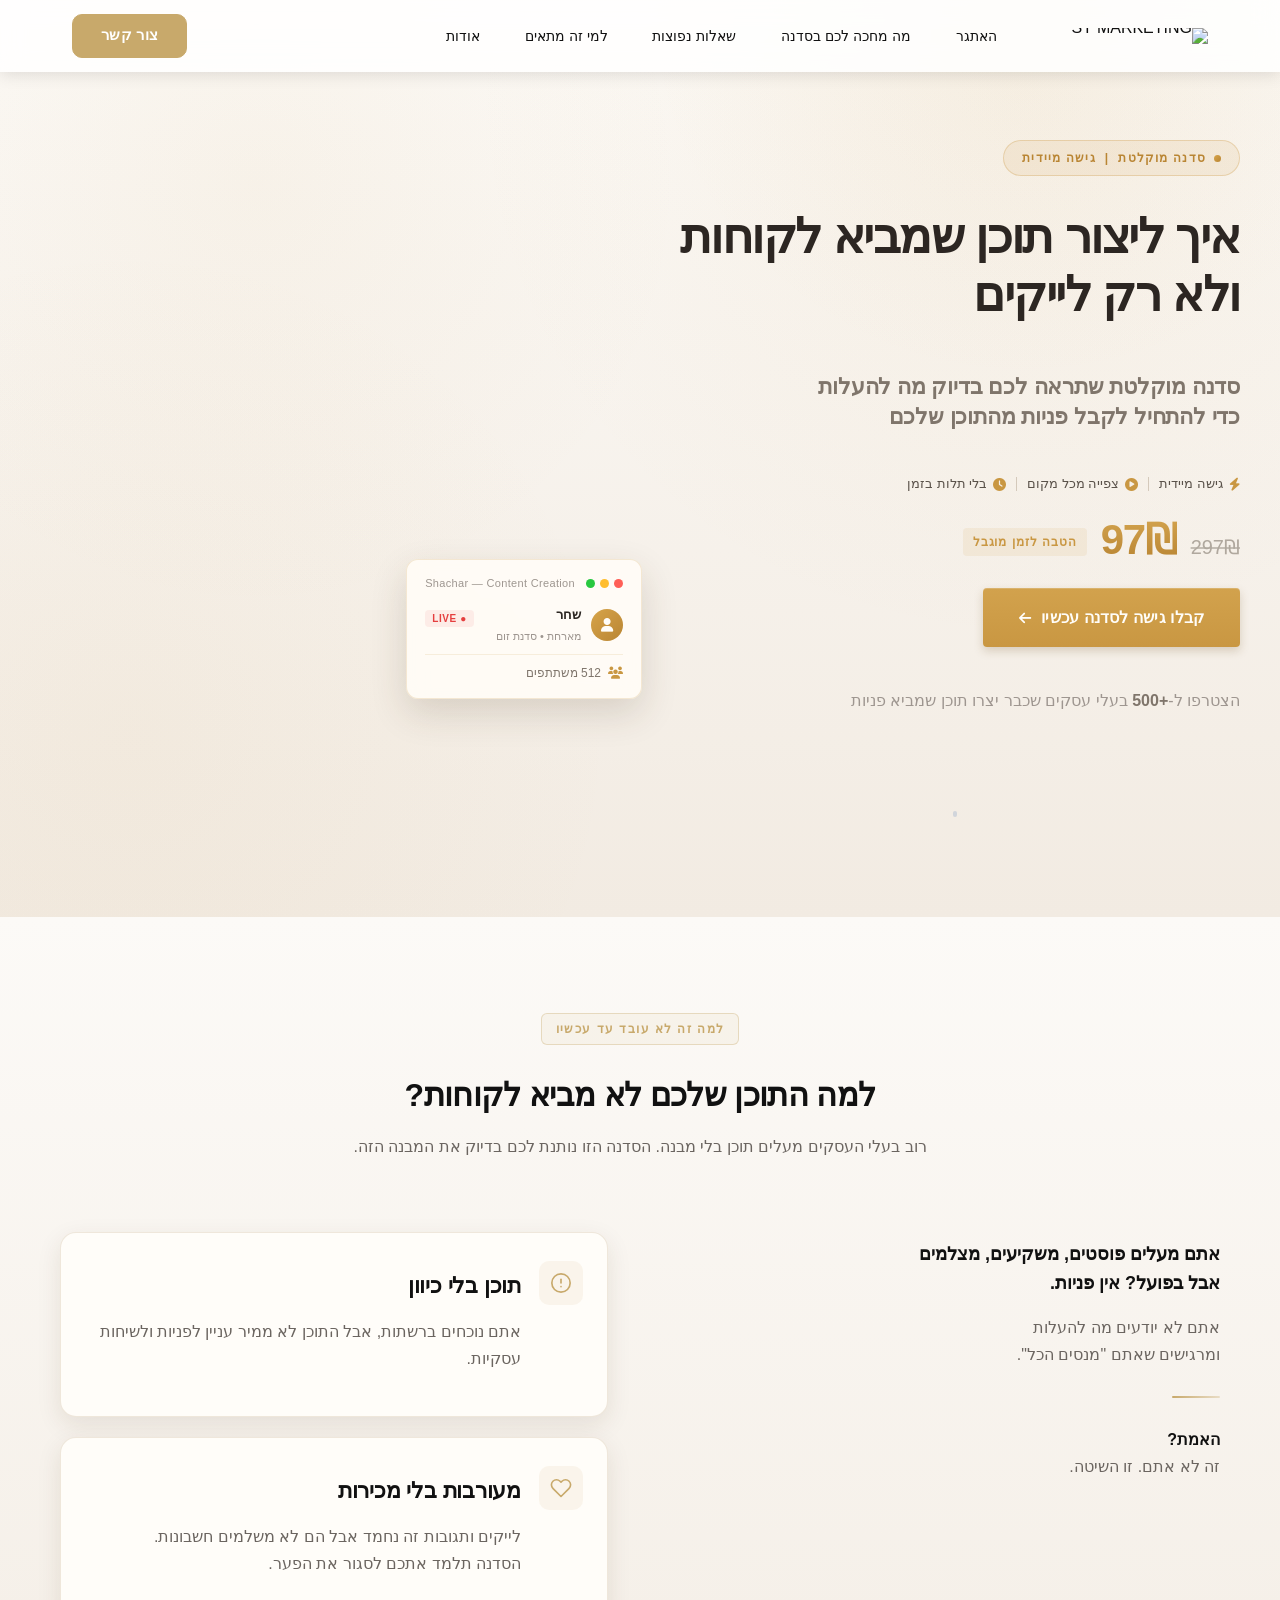
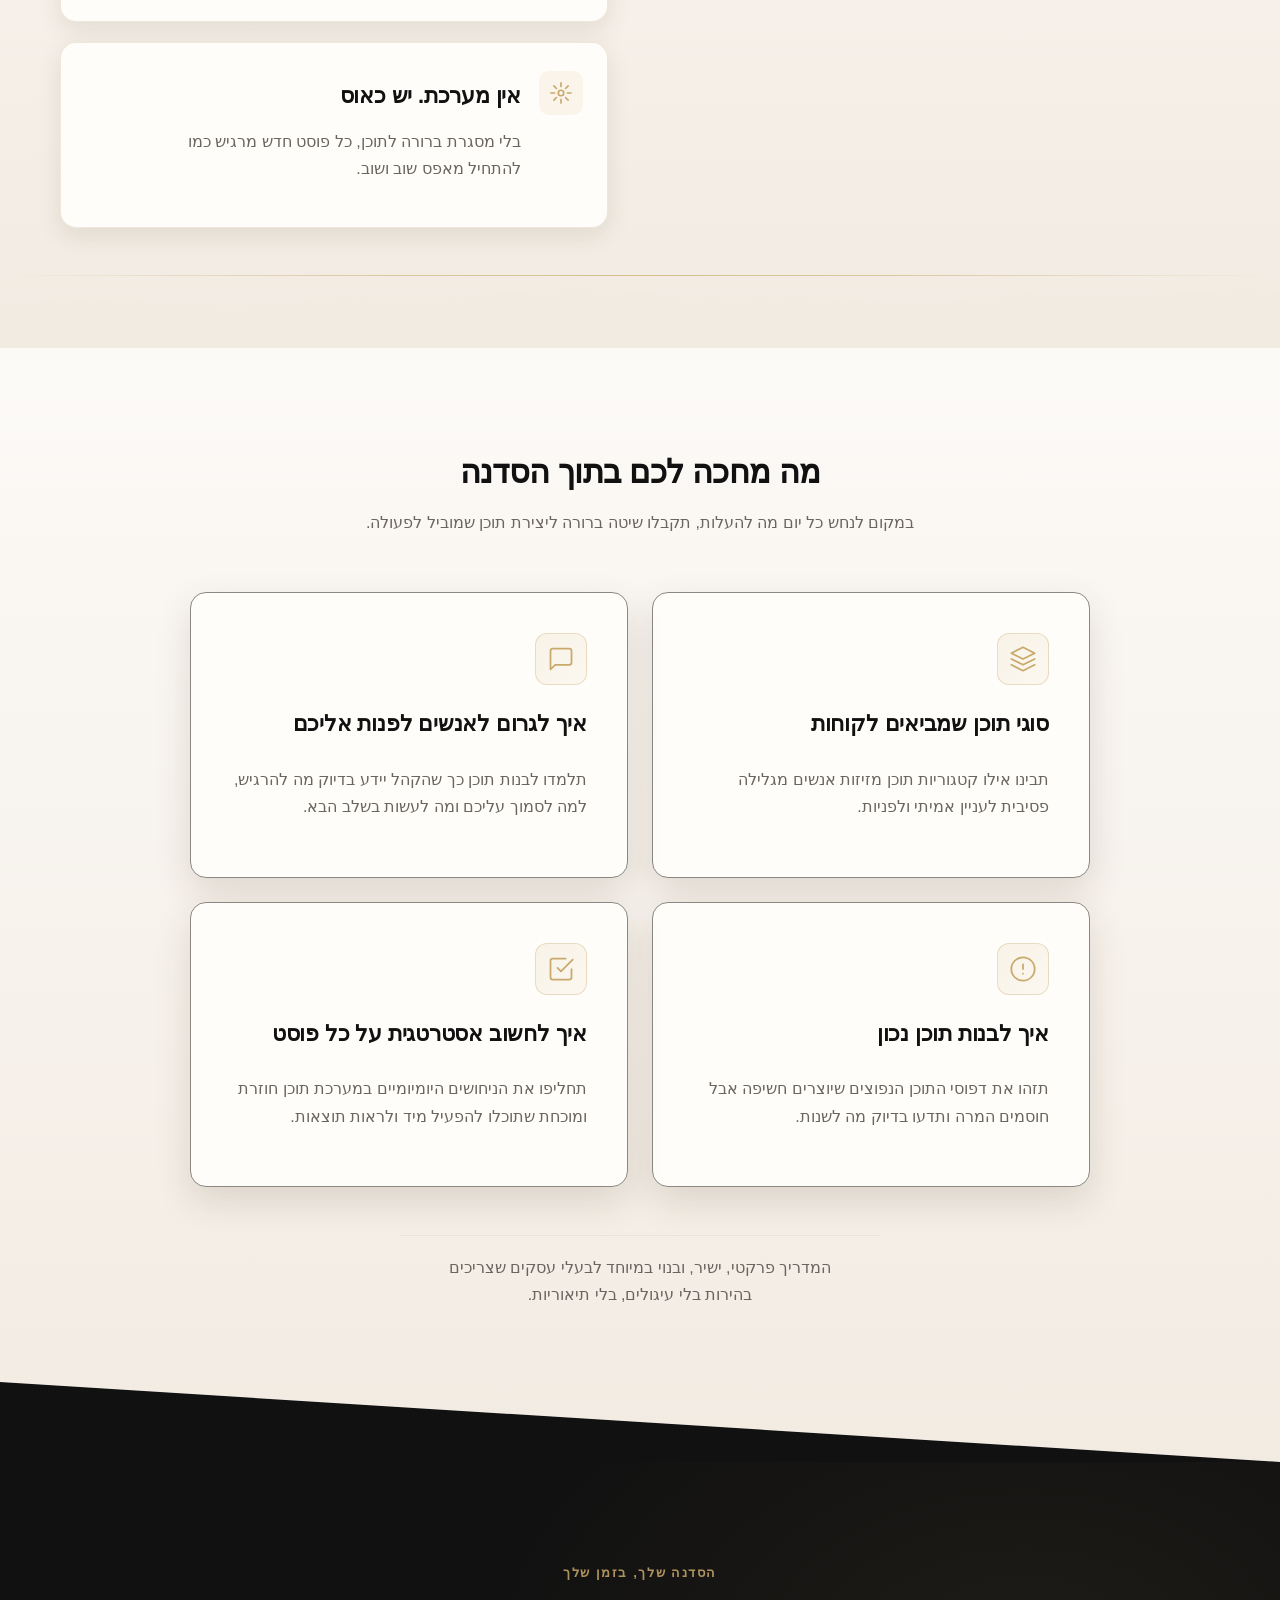
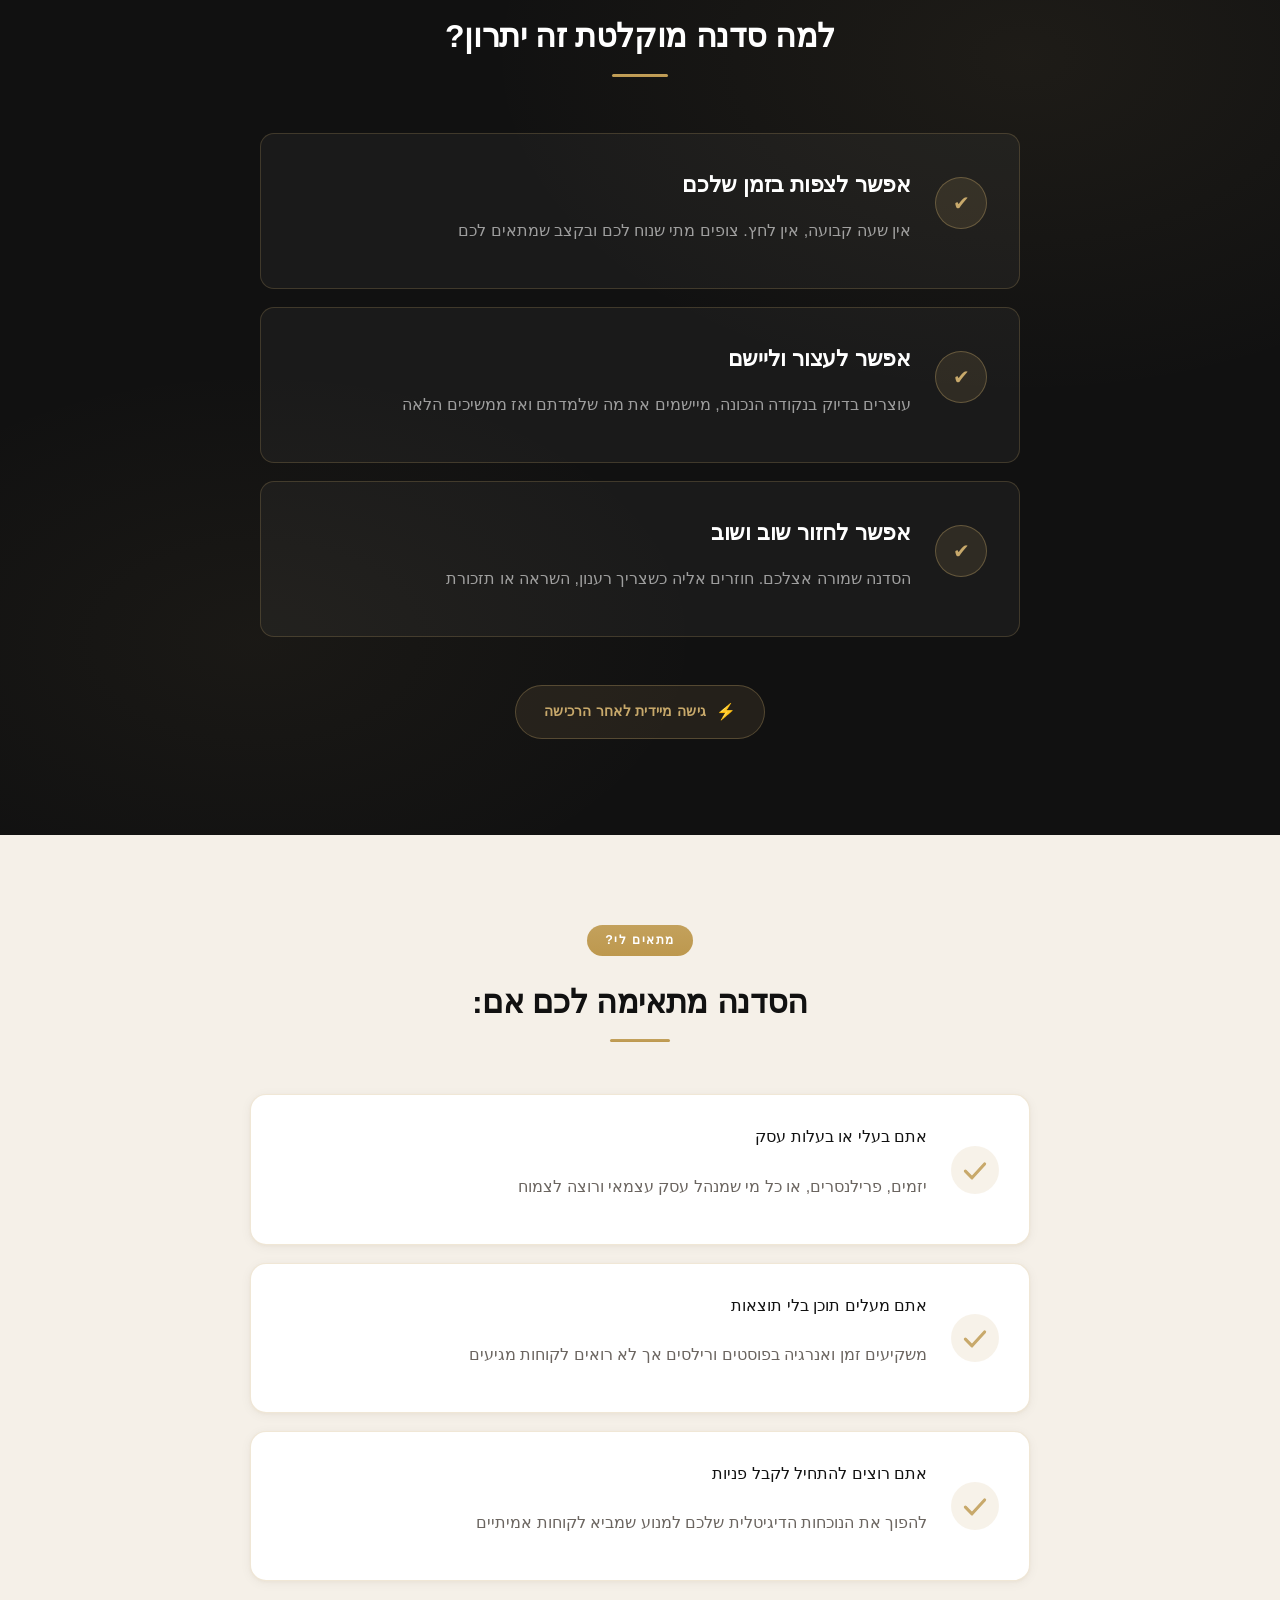
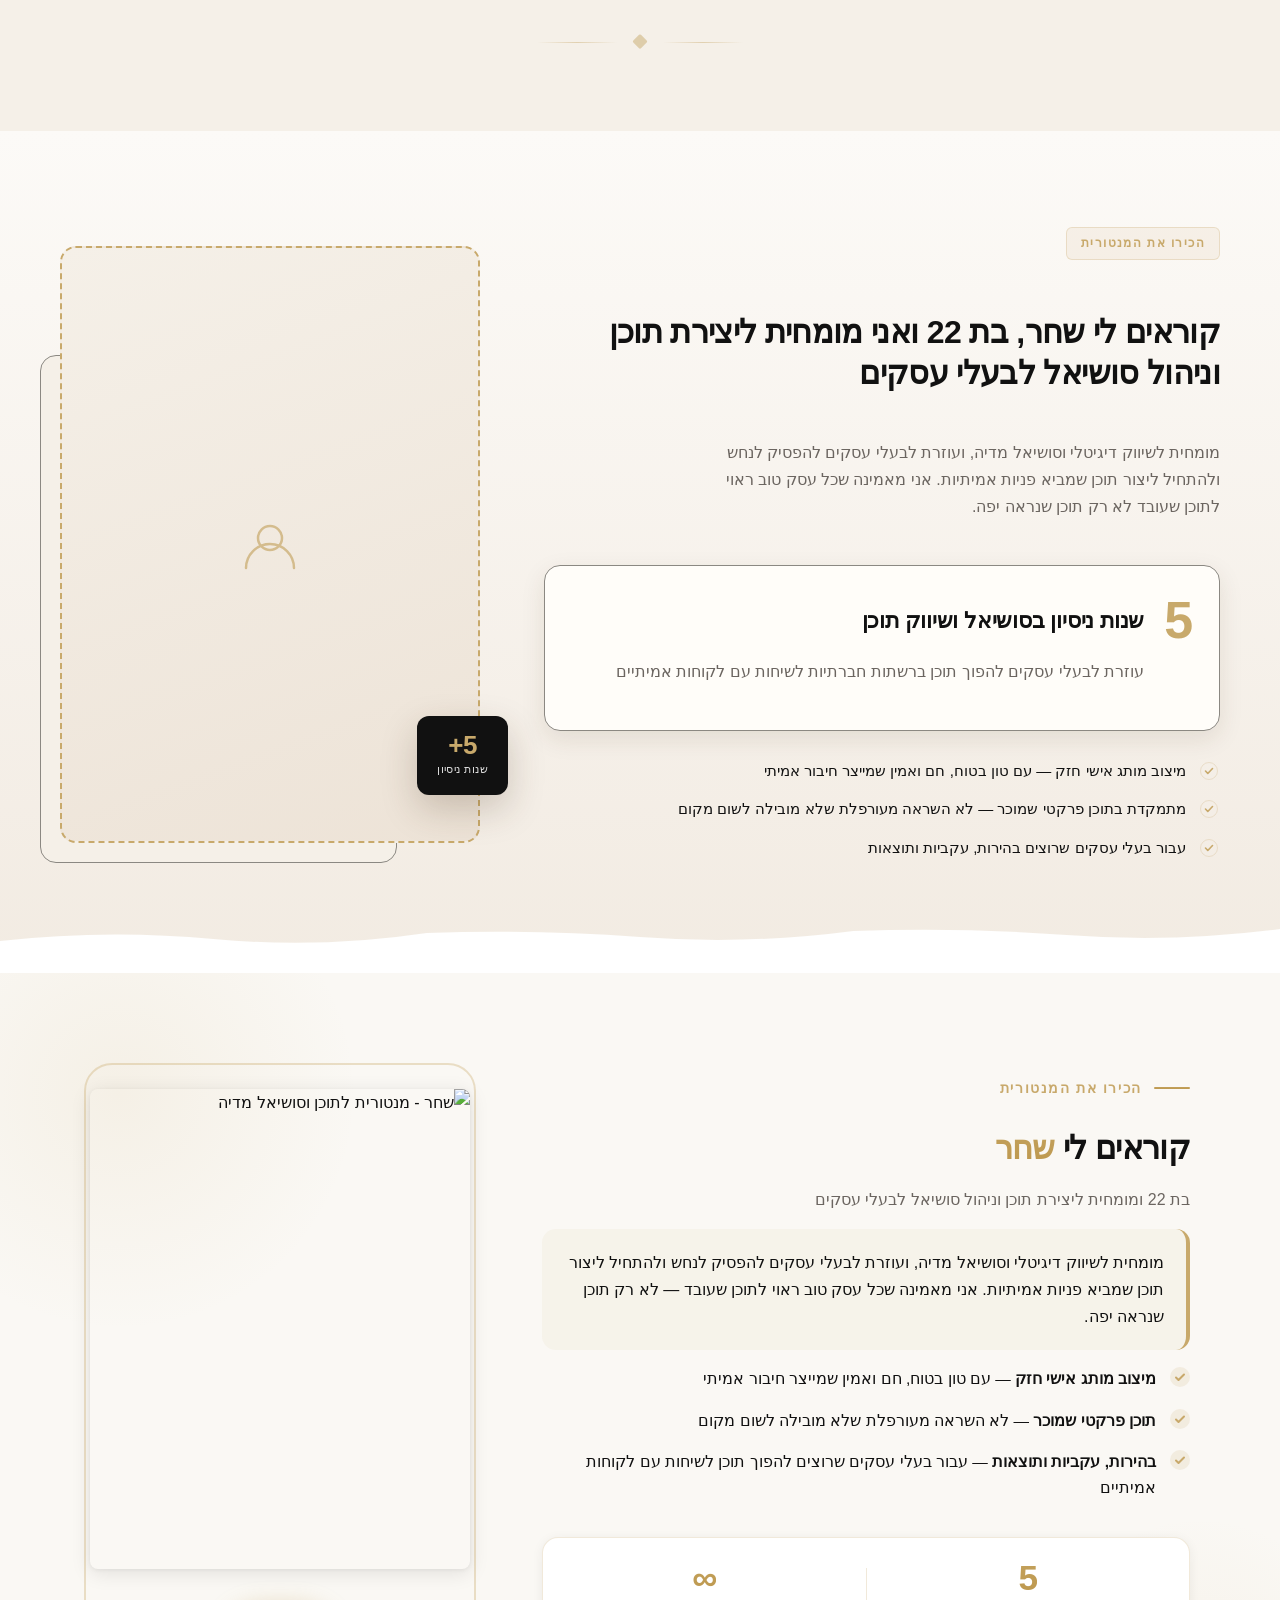
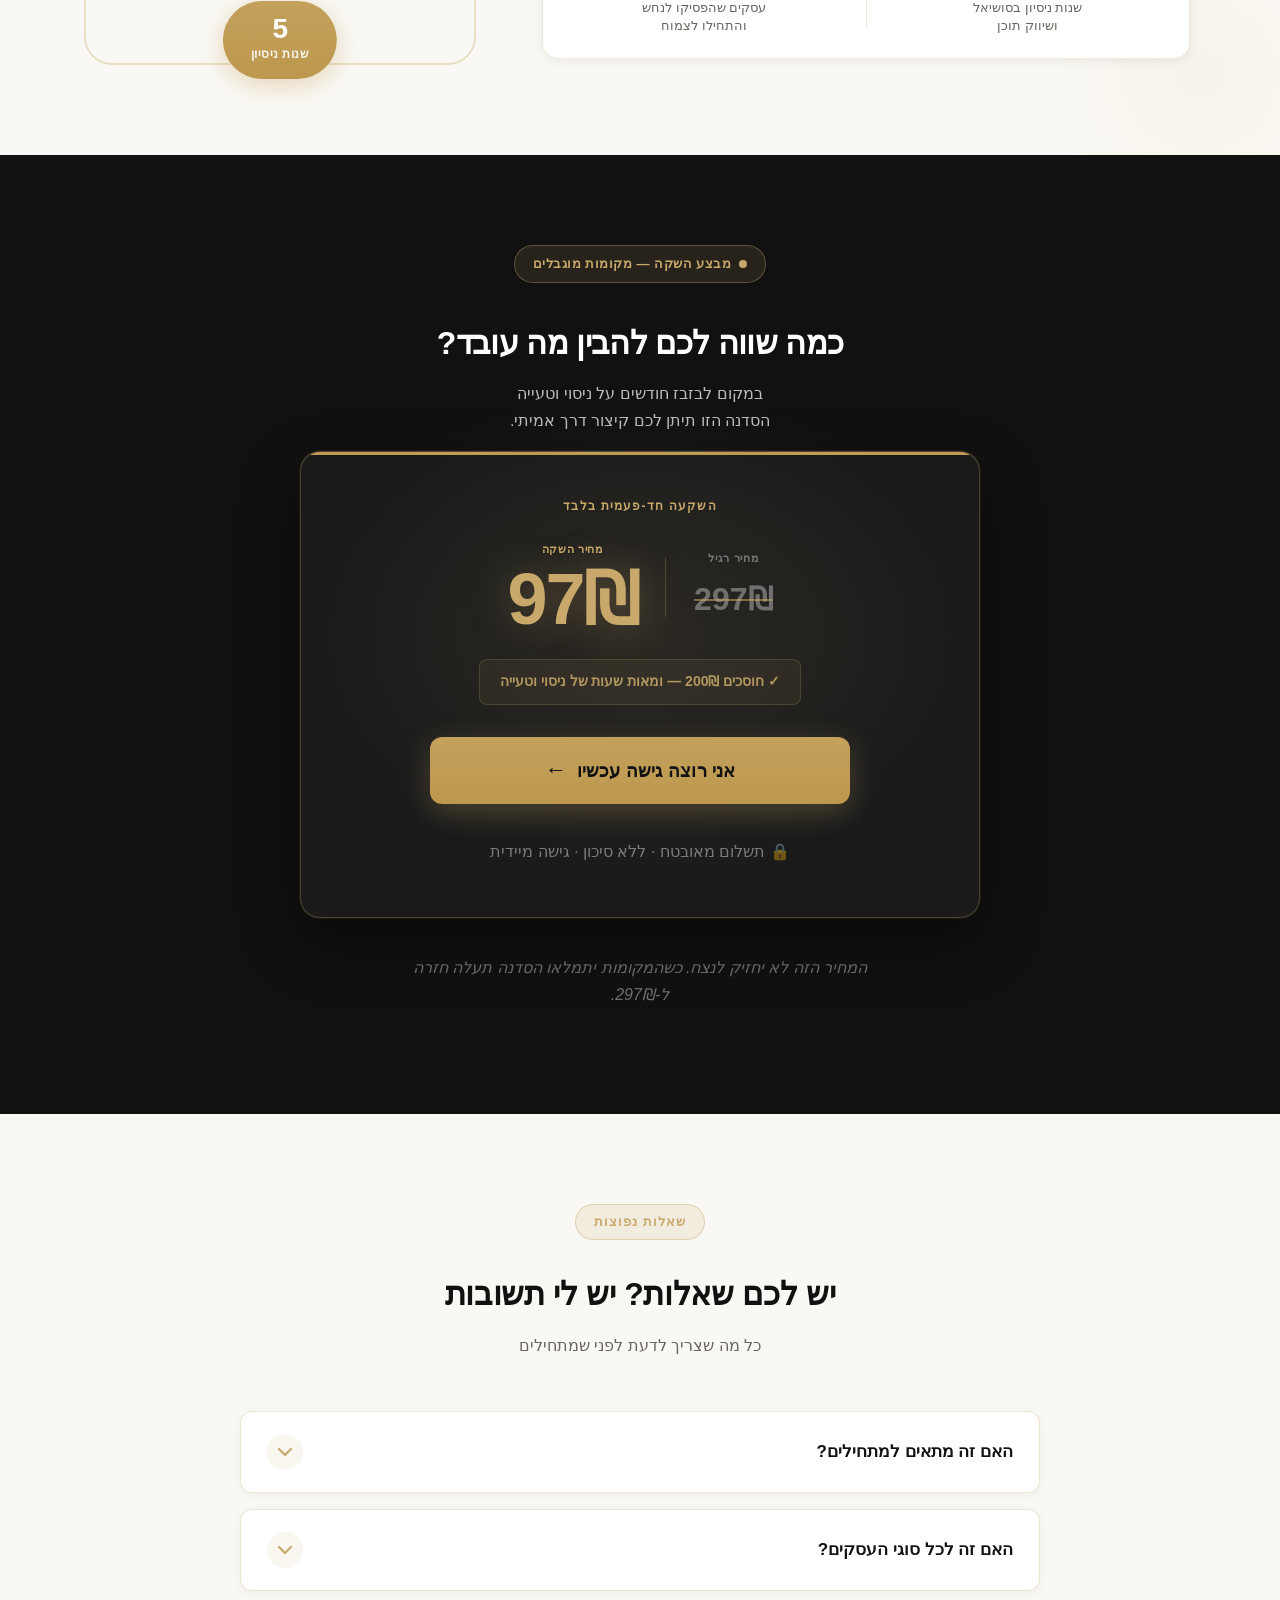
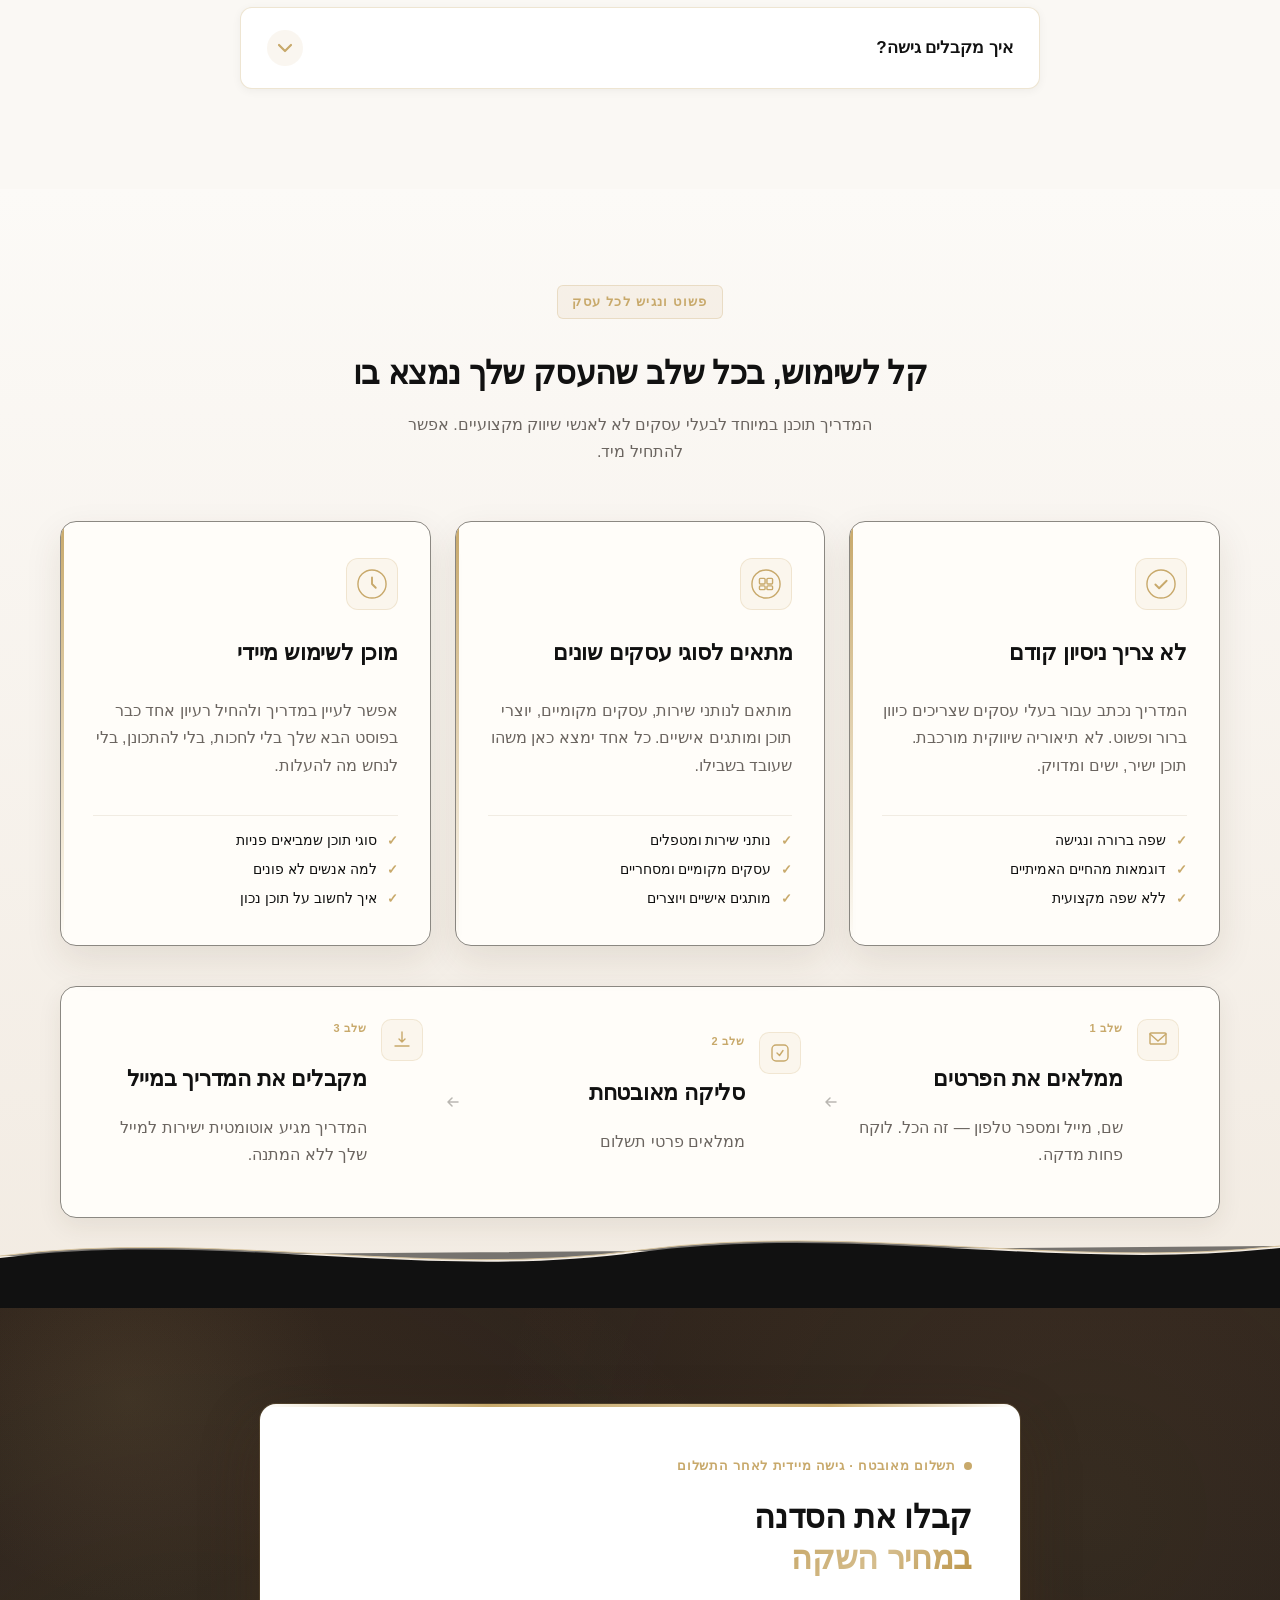
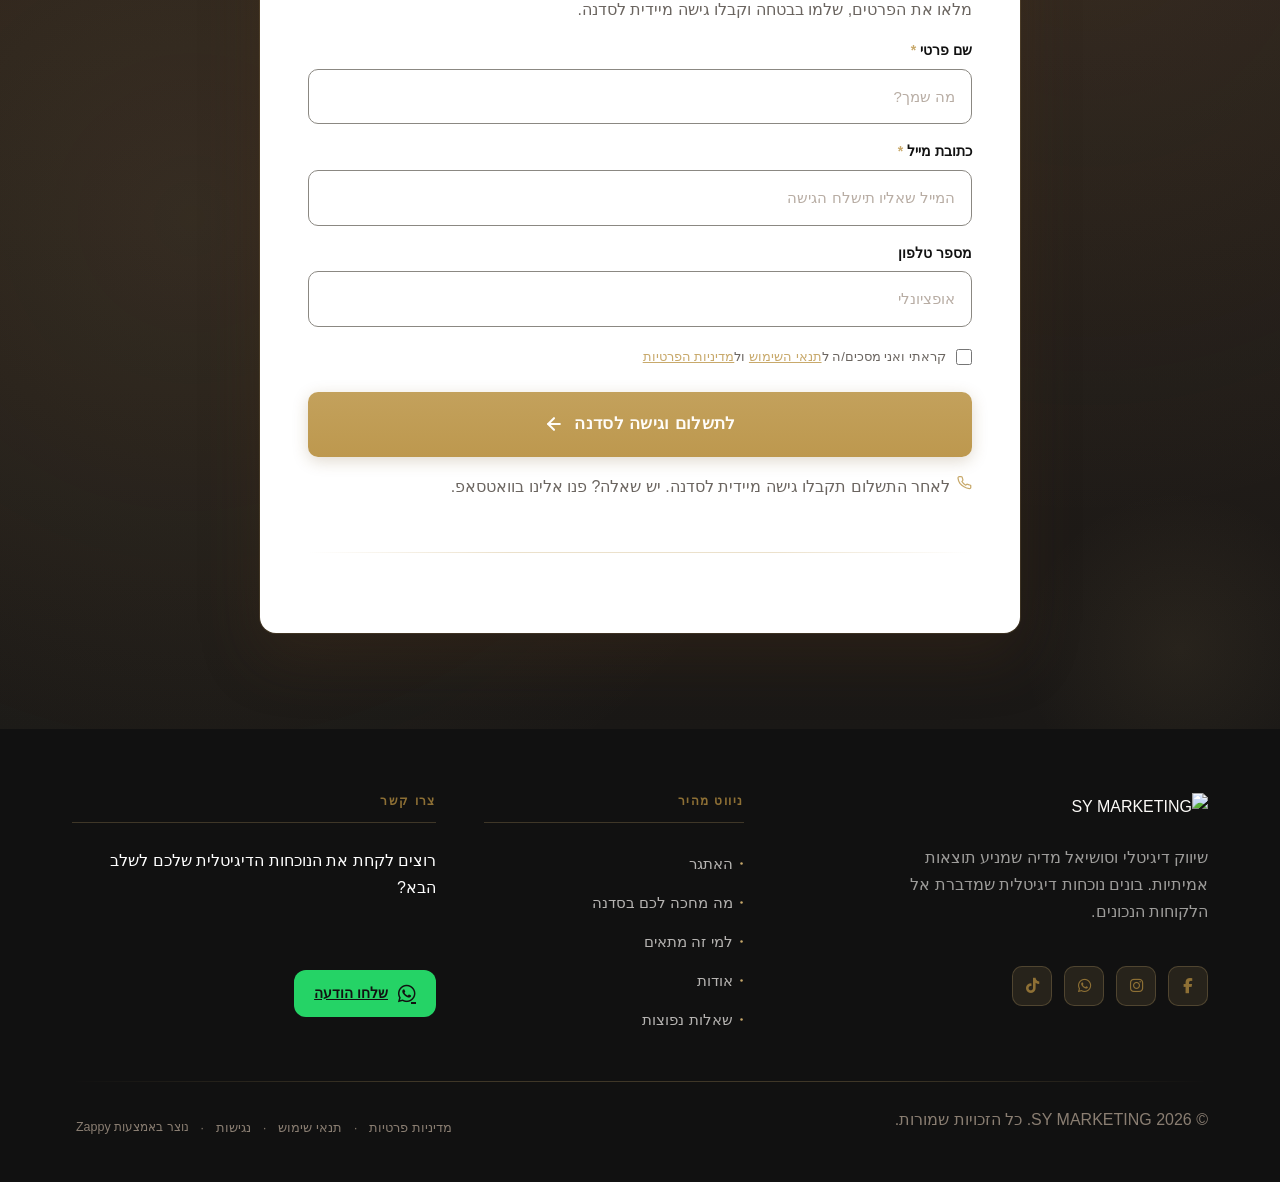
==== index.html @ 150d3716 "Background sync: Progressive GitHub Sync" ====
<!DOCTYPE html>
<html lang="ar" dir="rtl">
<head>
    <meta charset="UTF-8">
    <meta name="viewport" content="width=device-width, initial-scale=1.0">
    <meta name="robots" content="index, follow">
    <title>הפוסטים שלך מביאים לייקים? הגיע הזמן שיביאו לקוחות — שחר</title>
    <meta name="description" content="בעל עסק שמעלה תוכן ולא רואה תוצאות? קבל עכשיו את המדריך החינמי עם 7 סוגי פוסטים שמביאים לקוחות אמיתיים — ישירות לוואטסאפ שלך.">
    <meta name="keywords" content="פוסטים שמביאים לקוחות, איך לכתוב פוסטים שמוכרים ברשתות חברתיות, מדריך חינמי שיווק ברשתות חברתיות, שיווק תוכן לבעלי עסקים קטנים, תוכן שמוכר ברשתות חברתיות">
    
    <!-- Favicons -->
    <link rel="icon" type="image/x-icon" href="/assets/favicon.ico">
    <link rel="icon" type="image/png" sizes="16x16" href="/assets/favicon-16x16.png">
    <link rel="icon" type="image/png" sizes="32x32" href="/assets/favicon-32x32.png">
    <link rel="icon" type="image/png" sizes="48x48" href="/assets/favicon-48x48.png">
    <link rel="icon" type="image/png" sizes="192x192" href="/assets/favicon-192x192.png">
    <link rel="icon" type="image/png" sizes="512x512" href="/assets/favicon-512x512.png">
    <link rel="apple-touch-icon" href="/assets/apple-touch-icon.png">
    <!-- Zappy Analytics -->
<script>
(function() {
  'use strict';
  
  // Configuration
  var config = {
    websiteId: '4002b1db-fc84-4357-9c55-cdf8e3b1115f',
    apiUrl: 'https://api.zappy5.com/api/analytics/track',
    sessionDuration: 30 * 60 * 1000, // 30 minutes
    visitorDuration: 30 * 24 * 60 * 60 * 1000, // 30 days
    trackPageViews: true,
    trackClicks: true,
    trackFormSubmissions: true
  };
  
  // Generate or retrieve persistent visitor ID (30 days)
  function getVisitorId() {
    var visitorKey = 'zappy_visitor_' + config.websiteId;
    var visitor = null;
    
    try {
      visitor = localStorage.getItem(visitorKey);
      if (visitor) {
        var visitorData = JSON.parse(visitor);
        var now = Date.now();
        
        // Check if visitor ID is still valid (30 days)
        if (now - visitorData.created < config.visitorDuration) {
          // Update last seen timestamp
          visitorData.lastSeen = now;
          localStorage.setItem(visitorKey, JSON.stringify(visitorData));
          return visitorData.id;
        }
      }
    } catch (e) {
      console.warn('Zappy Analytics: LocalStorage not available');
    }
    
    // Generate new visitor ID
    var newVisitorId = 'zv_' + Date.now() + '_' + Math.random().toString(36).substr(2, 9);
    
    try {
      localStorage.setItem(visitorKey, JSON.stringify({
        id: newVisitorId,
        created: Date.now(),
        lastSeen: Date.now()
      }));
    } catch (e) {
      // Continue without local storage
    }
    
    return newVisitorId;
  }
  
  // Generate or retrieve session ID (30 minutes)
  function getSessionId() {
    var sessionKey = 'zappy_session_' + config.websiteId;
    var session = null;
    
    try {
      session = sessionStorage.getItem(sessionKey);
      if (session) {
        var sessionData = JSON.parse(session);
        var now = Date.now();
        
        // Check if session is still valid
        if (now - sessionData.timestamp < config.sessionDuration) {
          // Update timestamp
          sessionData.timestamp = now;
          sessionStorage.setItem(sessionKey, JSON.stringify(sessionData));
          return sessionData.id;
        }
      }
    } catch (e) {
      console.warn('Zappy Analytics: SessionStorage not available');
    }
    
    // Generate new session ID
    var newSessionId = 'zs_' + Date.now() + '_' + Math.random().toString(36).substr(2, 9);
    
    try {
      sessionStorage.setItem(sessionKey, JSON.stringify({
        id: newSessionId,
        timestamp: Date.now()
      }));
    } catch (e) {
      // Continue without session storage
    }
    
    return newSessionId;
  }
  
  var visitorId = getVisitorId();
  var sessionId = getSessionId();
  
  // Track an event
  function trackEvent(eventType, data) {
    data = data || {};
    
    var eventData = {
      website_id: config.websiteId,
      event_type: eventType,
      page_path: window.location.pathname,
      referrer: document.referrer || 'direct',
      visitor_id: visitorId,
      session_id: sessionId,
      metadata: data
    };
    
    // Use sendBeacon if available (better for page unload events)
    if (navigator.sendBeacon) {
      var blob = new Blob([JSON.stringify(eventData)], { type: 'application/json' });
      navigator.sendBeacon(config.apiUrl, blob);
    } else {
      // Fallback to fetch
      fetch(config.apiUrl, {
        method: 'POST',
        headers: {
          'Content-Type': 'application/json'
        },
        body: JSON.stringify(eventData),
        keepalive: true
      }).catch(function(error) {
        console.warn('Zappy Analytics: Failed to track event', error);
      });
    }
  }
  
  // Track page view
  if (config.trackPageViews) {
    trackEvent('pageview', {
      title: document.title,
      url: window.location.href
    });
  }
  
  // Track clicks on important elements
  if (config.trackClicks) {
    document.addEventListener('click', function(e) {
      var target = e.target;
      
      // Track button clicks (counted as actions)
      if (target.tagName === 'BUTTON' || target.closest('button')) {
        var button = target.tagName === 'BUTTON' ? target : target.closest('button');
        trackEvent('click', {
          element: 'button',
          text: button.textContent.trim().substring(0, 100),
          id: button.id || null,
          class: button.className || null
        });
      }
      
      // Track link clicks (navigation - not counted as actions)
      else if (target.tagName === 'A' || target.closest('a')) {
        var link = target.tagName === 'A' ? target : target.closest('a');
        trackEvent('navigation', {
          element: 'link',
          text: link.textContent.trim().substring(0, 100),
          href: link.href,
          external: link.hostname !== window.location.hostname
        });
      }
    }, true);
  }
  
  // Track form submissions
  if (config.trackFormSubmissions) {
    document.addEventListener('submit', function(e) {
      var form = e.target;
      
      trackEvent('form_submit', {
        form_id: form.id || null,
        form_name: form.name || null,
        form_action: form.action || null,
        form_method: form.method || 'GET'
      });
    }, true);
  }
  
  // Track time on page (send on page unload)
  var pageLoadTime = Date.now();
  
  window.addEventListener('beforeunload', function() {
    var timeOnPage = Math.floor((Date.now() - pageLoadTime) / 1000); // in seconds
    
    trackEvent('page_unload', {
      time_on_page: timeOnPage,
      page_path: window.location.pathname
    });
  });
  
  // Expose tracking function globally for custom events
  window.zappyAnalytics = {
    track: trackEvent,
    getVisitorId: function() { return visitorId; },
    getSessionId: function() { return sessionId; }
  };
  
})();
</script>
<!-- End Zappy Analytics -->
    <meta property="og:title" content="הפוסטים שלך מביאים לייקים? הגיע הזמן שיביאו לקוחות — שחר">
    <meta property="og:description" content="בעל עסק שמעלה תוכן ולא רואה תוצאות? קבל עכשיו את המדריך החינמי עם 7 סוגי פוסטים שמביאים לקוחות אמיתיים — ישירות לוואטסאפ שלך.">
    <meta name="twitter:card" content="summary_large_image">
    <meta name="twitter:title" content="הפוסטים שלך מביאים לייקים? הגיע הזמן שיביאו לקוחות — שחר">
    <meta name="twitter:description" content="בעל עסק שמעלה תוכן ולא רואה תוצאות? קבל עכשיו את המדריך החינמי עם 7 סוגי פוסטים שמביאים לקוחות אמיתיים — ישירות לוואטסאפ שלך.">
    
    <link rel="stylesheet" href="/styles.css">
    <link rel="stylesheet" href="https://cdnjs.cloudflare.com/ajax/libs/font-awesome/6.4.0/css/all.min.css" integrity="sha512-iecdLmaskl7CVkqkXNQ/ZH/XLlvWZOJyj7Yy7tcenmpD1ypASozpmT/E0iPtmFIB46ZmdtAc9eNBvH0H/ZpiBw==" crossorigin="anonymous" referrerpolicy="no-referrer" />

    <style id="zappy-dropdown-submenu-styles">
      /* ========== DESKTOP DROPDOWN SUBMENU STYLES ========== */
      /* Base styles for dropdown submenus - parent must be positioned */
      .nav-menu li:has(.sub-menu), nav li:has(.sub-menu), .navbar li:has(.sub-menu), #navMenu li:has(.sub-menu) { position: relative; }
      /* Submenu base - hidden by default */
      .nav-menu .sub-menu, nav .sub-menu, .navbar .sub-menu, #navMenu .sub-menu { display: block !important; position: absolute !important; top: 100%; left: 0; min-width: 220px; background: white; border-radius: 8px; box-shadow: 0 8px 25px rgba(0,0,0,0.15); padding: 8px 0; opacity: 0; visibility: hidden; transform: translateY(10px); transition: all 0.3s ease; z-index: 1000; list-style: none; pointer-events: none; }
      /* CRITICAL: Desktop hover styles to show dropdown */
      .nav-menu li:hover > .sub-menu, nav li:hover > .sub-menu, .navbar li:hover > .sub-menu, #navMenu li:hover > .sub-menu { opacity: 1 !important; visibility: visible !important; transform: translateY(0) !important; pointer-events: auto !important; }
      /* Submenu item styling */
      .sub-menu li { list-style: none; margin: 0; padding: 0; }
      .sub-menu a { display: block !important; padding: 10px 16px !important; color: var(--text-dark, #333) !important; font-weight: 500; text-decoration: none; white-space: nowrap; transition: background-color 0.2s; }
      .sub-menu .zappy-nav-child > a { padding-left: 28px !important; font-size: 0.9em !important; opacity: 0.85 !important; }
      [dir="rtl"] .sub-menu .zappy-nav-child > a, html[lang="he"] .sub-menu .zappy-nav-child > a, html[lang="ar"] .sub-menu .zappy-nav-child > a { padding-left: 10px !important; padding-right: 28px !important; }
      .sub-menu .zappy-nav-parent > a { font-weight: 600 !important; }
      .sub-menu a:hover { background-color: #f5f5f5; }
      /* RTL (Hebrew/Arabic) dropdown positioning */
      [dir="rtl"] .nav-menu .sub-menu, [dir="rtl"] nav .sub-menu, [dir="rtl"] .navbar .sub-menu, html[lang="he"] .nav-menu .sub-menu, html[lang="he"] nav .sub-menu, html[lang="he"] .navbar .sub-menu, html[lang="ar"] .nav-menu .sub-menu, html[lang="ar"] nav .sub-menu, html[lang="ar"] .navbar .sub-menu { left: auto !important; right: 0 !important; }
      /* Hide empty dropdown menus (exclude catalog sub-menus that use <a> children instead of <li>) */
      .sub-menu:empty, .sub-menu:not(:has(li:not(.zappy-hidden-menu-item))):not(:has(> a)), .sub-menu:not(:has(li)):not(:has(> a)) { display: none !important; opacity: 0 !important; visibility: hidden !important; pointer-events: none !important; }
      /* Desktop: show submenu on Menu Group hover */
      li:has(.menu-group-title):hover > .sub-menu { opacity: 1 !important; visibility: visible !important; transform: translateY(0) !important; pointer-events: auto !important; }
      /* Menu Group title styling */
      .nav-menu > li > .menu-group-title, #navMenu > li > .menu-group-title { display: inline-block; padding: 0.5rem 1rem; cursor: default; user-select: none; }
      
      /* ========== MOBILE SUBMENU STYLES ========== */
      @media (max-width: 768px) {
        .nav-menu .sub-menu, nav .sub-menu, .navbar .sub-menu, #navMenu .sub-menu { position: static !important; transform: none !important; box-shadow: none !important; background: transparent !important; max-height: 0; overflow: hidden; opacity: 0; visibility: hidden; transition: max-height 0.3s ease, opacity 0.3s ease; padding: 0 !important; border-radius: 0 !important; }
        .navbar .sub-menu.mobile-expanded, .nav-menu .sub-menu.mobile-expanded, #navMenu .sub-menu.mobile-expanded { max-height: none !important; overflow-y: visible !important; opacity: 1 !important; visibility: visible !important; padding: 8px 0 8px 16px !important; }
        [dir="rtl"] .sub-menu.mobile-expanded, html[lang="he"] .sub-menu.mobile-expanded { padding: 8px 16px 8px 0 !important; }
        /* Disable hover behavior on mobile */
        .nav-menu li:hover > .sub-menu, nav li:hover > .sub-menu, .navbar li:hover > .sub-menu, #navMenu li:hover > .sub-menu { opacity: 0; visibility: hidden; pointer-events: none; }
        .nav-menu li > .sub-menu.mobile-expanded, nav li > .sub-menu.mobile-expanded, .navbar li > .sub-menu.mobile-expanded, #navMenu li > .sub-menu.mobile-expanded { opacity: 1 !important; visibility: visible !important; pointer-events: auto !important; }
        .nav-menu li:has(.sub-menu), nav li:has(.sub-menu), .navbar li:has(.sub-menu), #navMenu li:has(.sub-menu) { display: flex !important; flex-wrap: wrap !important; align-items: center !important; position: relative !important; min-height: 44px !important; }
        .nav-menu li:has(.sub-menu) > a, nav li:has(.sub-menu) > a, .navbar li:has(.sub-menu) > a, #navMenu li:has(.sub-menu) > a { flex: 1 !important; min-width: 0 !important; }
        .nav-menu li:has(.sub-menu) > .menu-group-title, nav li:has(.sub-menu) > .menu-group-title, .navbar li:has(.sub-menu) > .menu-group-title, #navMenu li:has(.sub-menu) > .menu-group-title { flex: 1 !important; min-width: 0 !important; padding: 0 !important; line-height: inherit !important; }
        .nav-menu li:has(.sub-menu) > .sub-menu, nav li:has(.sub-menu) > .sub-menu, .navbar li:has(.sub-menu) > .sub-menu, #navMenu li:has(.sub-menu) > .sub-menu { flex-basis: 100% !important; width: 100% !important; }
        .nav-menu li:has(.sub-menu) > a [class*="chevron"], .nav-menu li:has(.sub-menu) > a [class*="arrow"], .nav-menu li:has(.sub-menu) > a .fa-chevron-down, .nav-menu li:has(.sub-menu) > a .fa-angle-down, nav li:has(.sub-menu) > a [class*="chevron"], nav li:has(.sub-menu) > a [class*="arrow"], #navMenu li:has(.sub-menu) > a [class*="chevron"], #navMenu li:has(.sub-menu) > a [class*="arrow"] { display: none !important; visibility: hidden !important; }
        .mobile-submenu-toggle { display: flex !important; align-items: center !important; justify-content: center !important; width: 44px !important; height: auto !important; background: transparent !important; border: none !important; cursor: pointer !important; color: var(--text-light) !important; position: static !important; flex-shrink: 0 !important; align-self: stretch !important; z-index: 2 !important; padding: 0 !important; margin: 0 !important; }
        .mobile-submenu-toggle::after { content: '' !important; width: 0 !important; height: 0 !important; border-left: 6px solid transparent !important; border-right: 6px solid transparent !important; border-top: 7px solid currentColor !important; transition: transform 0.3s ease !important; }
        .mobile-submenu-toggle.expanded::after { transform: rotate(180deg) !important; }
        .sub-menu a { padding: 10px 0 !important; display: block !important; color: var(--text-light) !important; white-space: normal !important; }
        .sub-menu .zappy-nav-child > a { padding-left: 28px !important; font-size: 0.9em !important; opacity: 0.85 !important; }
        [dir="rtl"] .sub-menu .zappy-nav-child > a, html[lang="he"] .sub-menu .zappy-nav-child > a, html[lang="ar"] .sub-menu .zappy-nav-child > a { padding-left: 0 !important; padding-right: 28px !important; }
        .sub-menu .zappy-nav-parent > a { font-weight: 600 !important; }
        .nav-menu.active, #navMenu.active { max-width: 100vw !important; overflow-x: hidden !important; box-sizing: border-box !important; }
        .navbar .sub-menu li a, nav.navbar .sub-menu li a, .zappy-products-dropdown .sub-menu a { color: var(--text-light) !important; }
      }
      @media (min-width: 769px) { .mobile-submenu-toggle { display: none !important; } }
    </style>

    <style id="mobile-lang-menu-deployed-css">
    @media (max-width: 768px) {
      .lang-switcher,
      .nav-cta-container .lang-switcher,
      .nav-container .lang-switcher,
      .navbar .lang-switcher,
      .navbar .nav-cta-container .lang-switcher,
      .nav-icons-left .lang-switcher,
      .nav-ecommerce-icons .lang-switcher { display: none !important; }
      .mobile-lang-menu { width: 100%; border-top: 1px solid rgba(128,128,128,0.2); padding: 8px 0 0 0; margin-top: 8px; }
      .mobile-lang-toggle { display: flex !important; align-items: center; justify-content: space-between; width: 100%; padding: 12px 16px; background: none; border: none; cursor: pointer; font-size: 15px; color: inherit; font-family: inherit; }
      .mobile-lang-toggle::after { content: ''; display: inline-block; width: 8px; height: 8px; border-right: 2px solid currentColor; border-bottom: 2px solid currentColor; transform: rotate(45deg); transition: transform 0.3s ease; margin-left: 8px; }
      .mobile-lang-toggle.expanded::after { transform: rotate(-135deg); }
      .mobile-lang-options { max-height: 0; overflow: hidden; transition: max-height 0.3s ease; }
      .mobile-lang-options.expanded { max-height: 300px; }
      .mobile-lang-option { display: flex !important; align-items: center; gap: 10px; padding: 10px 24px; text-decoration: none; color: inherit; font-size: 14px; font-family: inherit; }
      .mobile-lang-option:hover { background: rgba(128,128,128,0.1); }
      .mobile-lang-option.active { font-weight: 600; opacity: 0.7; pointer-events: none; }
      .mobile-lang-option img { width: 20px; height: 20px; border-radius: 50%; }
    }
    @media (min-width: 769px) {
      .mobile-lang-menu { display: none !important; }
    }
    </style>

    <style id="zappy-widget-visibility">
      #mic-access-tool-general-button, .mic-access-tool-general-button,
      #mic-init-access-tool .mic-access-tool-general-button, #mic-init-access-tool #mic-access-tool-general-button,
      ._access-icon, #mic-access-tool-box, .mic-access-tool-box,
      #mic-init-access-tool #mic-access-tool-box, div[id*="mic-access-tool-box"], ._access-menu {
        display: none !important; visibility: hidden !important; opacity: 0 !important; pointer-events: none !important;
      }
    </style>
</head>
<body>
<nav class="navbar" dir="rtl">
  <button class="mobile-toggle" id="mobileToggle" aria-label="Menu">
    <svg class="hamburger-icon" width="24" height="24" viewBox="0 0 24 24" fill="none">
      <path d="M3 12h18M3 6h18M3 18h18" stroke="currentColor" stroke-width="2" stroke-linecap="round"></path>
    </svg>
    <svg class="close-icon" width="24" height="24" viewBox="0 0 24 24" fill="none" style="display: none;">
      <path d="M18 6L6 18M6 6l12 12" stroke="currentColor" stroke-width="2" stroke-linecap="round"></path>
    </svg>
  </button>

  <button class="phone-header-btn" data-phone="" aria-label="Call">
    <svg width="20" height="20" viewBox="0 0 24 24" fill="currentColor">
      <path d="M22 16.92v3a2 2 0 0 1-2.18 2 19.79 19.79 0 0 1-8.63-3.07 19.5 19.5 0 0 1-6-6 19.79 19.79 0 0 1-3.07-8.67A2 2 0 0 1 4.11 2h3a2 2 0 0 1 2 1.72 12.84 12.84 0 0 0 .7 2.81 2 2 0 0 1-.45 2.11L8.09 9.91a16 16 0 0 0 6 6l1.27-1.27a2 2 0 0 1 2.11-.45 12.84 12.84 0 0 0 2.81.7A2 2 0 0 1 22 16.92z"></path>
    </svg>
  </button>

  <div class="nav-container">
    <div class="nav-right-group"><div class="nav-brand">
      <a href="/" class="logo-link">
        <img src="/assets/logo.webp" alt="SY MARKETING" class="logo">
      </a>
    </div><ul class="nav-menu" id="navMenu"><li><a href="#zappy-section-1">האתגר</a></li><li><a href="#benefits">מה מחכה לכם בסדנה</a></li><li><a href="#zappy-section-7">שאלות נפוצות</a></li><li><a href="#zappy-section-11">למי זה מתאים</a></li><li><a href="#founder">אודות</a></li></ul></div>

    

    <div class="nav-cta-container"><li class="nav-cta-item"><a href="#cta" class="nav-cta-btn">צור קשר</a></li></div>
  </div>
</nav>
<script>

// Navbar Mobile Menu Toggle and Contrast Fix
(function() {
  // Use 'load' event instead of 'DOMContentLoaded' to ensure we run AFTER all other scripts
  window.addEventListener('load', function() {
    
    // FIX MOBILE BUTTON CONTRAST
    // Detect navbar background color and apply contrasting color to mobile buttons
    const navbar = document.querySelector('.navbar, nav, header');
    if (!navbar) {
      console.log('[Navbar] Navbar element not found');
      return;
    }
    
    // DECLARE VARIABLES EARLY to avoid Temporal Dead Zone errors
    // These are used in multiple places below
    let mobileToggle = document.getElementById('mobileToggle') ||
                       document.querySelector('.mobile-toggle') ||
                       document.querySelector('.hamburger') ||
                       document.querySelector('.hamburger-menu') ||
                       document.querySelector('.menu-toggle') ||
                       document.querySelector('.burger-menu') ||
                       document.querySelector('[aria-label="Menu"]') ||
                       document.querySelector('[aria-label="תפריט"]');
    
    const phoneBtn = document.querySelector('.phone-header-btn');
    
    const computedStyle = window.getComputedStyle(navbar);
    let bgColor = computedStyle.backgroundColor;
    
    console.log('[Navbar] Initial navbar background:', bgColor);
    
    // Check if background is transparent or rgba with 0 alpha
    const isTransparent = bgColor === 'transparent' || 
                         bgColor === 'rgba(0, 0, 0, 0)' ||
                         (bgColor.startsWith('rgba') && bgColor.includes(', 0)'));
    
    if (isTransparent) {
      // Check for background-image or gradient
      const bgImage = computedStyle.backgroundImage;
      if (bgImage && bgImage !== 'none') {
        console.log('[Navbar] Navbar has background image/gradient, using dark text');
        bgColor = 'rgb(240, 240, 240)'; // Assume light background
      } else {
        // Transparent navbar - check body background
        const bodyBg = window.getComputedStyle(document.body).backgroundColor;
        console.log('[Navbar] Navbar transparent, using body background:', bodyBg);
        bgColor = bodyBg;
      }
    }
    
    // Calculate luminance to determine if background is light or dark
    const rgb = bgColor.match(/\d+/g);
    if (rgb && rgb.length >= 3) {
      const r = parseInt(rgb[0]);
      const g = parseInt(rgb[1]);
      const b = parseInt(rgb[2]);
      const luminance = (0.299 * r + 0.587 * g + 0.114 * b) / 255;
      
      // Mobile button colors are set by Claude's AI-generated CSS (same as .nav-menu a)
      // No dynamic color overrides needed - colors come from the generated navbar CSS
      console.log('[Navbar] Mobile button colors preserved from Claude CSS (luminance:', luminance.toFixed(2) + ')');
      
      // FIX ICON SIZES - Ensure SVGs are properly sized and visible
      // INJECT CRITICAL CSS TO OVERRIDE ANY CONFLICTING RULES
      const criticalCSS = document.createElement('style');
      criticalCSS.id = 'zappy-mobile-nav-fix';
      const htmlLang = document.documentElement.lang || 'en';
      const htmlDir = document.documentElement.dir || 'ltr';
      // Check both dir attribute AND lang for RTL detection
      // dir="rtl" is the most reliable indicator
      const isRTL = htmlDir === 'rtl' || htmlLang === 'he' || htmlLang === 'ar';
      
      criticalCSS.textContent = `
        /* Hide mobile buttons on desktop, show only on mobile */
        @media (min-width: 769px) {
          .mobile-toggle,
          .phone-header-btn {
            display: none !important;
          }
        }
        
        /* Show and position mobile buttons correctly on mobile */
        @media (max-width: 768px) {
          .mobile-toggle,
          .phone-header-btn {
            position: absolute !important;
            top: 50% !important;
            transform: translateY(-50%) !important;
            z-index: 1001 !important;
            display: flex !important;
            align-items: center !important;
            justify-content: center !important;
            width: 36px !important;
            height: 36px !important;
            border-radius: 50% !important;
            border: none !important;
            cursor: pointer !important;
            padding: 6px !important;
            background: none !important;
            color: var(--nav-text, var(--text-light)) !important;
          }
          
          /* LTR positioning (default): hamburger LEFT, phone RIGHT */
          html:not([dir="rtl"]):not([lang="he"]):not([lang="ar"]) .mobile-toggle,
          html[dir="ltr"] .mobile-toggle {
            left: 12px !important;
            right: auto !important;
          }
          html:not([dir="rtl"]):not([lang="he"]):not([lang="ar"]) .phone-header-btn,
          html[dir="ltr"] .phone-header-btn {
            right: 12px !important;
            left: auto !important;
          }
          
          /* RTL positioning: hamburger RIGHT, phone LEFT */
          html[dir="rtl"] .mobile-toggle,
          html[lang="he"] .mobile-toggle,
          html[lang="ar"] .mobile-toggle {
            right: 12px !important;
            left: auto !important;
          }
          html[dir="rtl"] .phone-header-btn,
          html[lang="he"] .phone-header-btn,
          html[lang="ar"] .phone-header-btn {
            left: 12px !important;
            right: auto !important;
          }
          
          /* CRITICAL: Ensure nav-container has min-height on mobile */
          /* All children are positioned absolutely/fixed on mobile, so height:auto collapses to 0 */
          .nav-container {
            min-height: 70px !important;
            position: relative !important;
          }
          
          /* Ensure SVG icons are properly sized and inherit color */
          .mobile-toggle svg,
          .phone-header-btn svg {
            width: 24px !important;
            height: 24px !important;
            /* Don't force display - let JavaScript control hamburger/close toggle */
          }
          
          /* Reset nav-cta-container on mobile - remove desktop box-shadow/padding */
          /* that creates a visible ghost box when CTA button is hidden */
          .nav-cta-container {
            box-shadow: none !important;
            padding: 0 !important;
          }
          
          /* Hide nav-cta-container entirely on mobile when there's no lang-switcher */
          /* (only the CTA button is inside, and it's hidden on mobile) */
          .nav-cta-container:not(:has(.lang-switcher)) {
            display: none !important;
          }
          
          /* CRITICAL: Prevent hero image fade gradient from bleeding over headline text */
          /* The .image-fade-gradient has bottom: -30px (extends below parent) */
          /* On mobile stacked layout, this overlaps the h1 text below the image */
          .hero-image-column {
            overflow: hidden !important;
          }
          .image-fade-gradient {
            bottom: 0 !important;
          }
          
          /* Hide desktop language switcher on mobile - hamburger menu handles it */
          /* High specificity to override stored CSS */
          .lang-switcher,
          .nav-cta-container .lang-switcher,
          .nav-container .lang-switcher,
          .navbar .lang-switcher,
          .navbar .nav-cta-container .lang-switcher {
            display: none !important;
          }
        }
      `;
      
      // Remove existing fix if present and inject new one
      const existing = document.getElementById('zappy-mobile-nav-fix');
      if (existing) existing.remove();
      document.head.appendChild(criticalCSS);
      
      console.log('[Navbar] Critical CSS injected for mobile nav positioning');
      
      // ONLY apply inline positioning styles on mobile viewport
      // On desktop, the CSS handles hiding these buttons with display: none
      // Inline styles were breaking desktop layout by overriding CSS
      const isMobileViewport = window.innerWidth <= 768;
      
      if (mobileToggle) {
        // Icon sizing applies to all viewports for consistency
        const hamburgerIcon = mobileToggle.querySelector('.hamburger-icon');
        const closeIcon = mobileToggle.querySelector('.close-icon');
        
        if (hamburgerIcon) {
          hamburgerIcon.style.setProperty('width', '24px', 'important');
          hamburgerIcon.style.setProperty('height', '24px', 'important');
          hamburgerIcon.style.setProperty('display', 'block', 'important'); // Show hamburger by default
        }
        if (closeIcon) {
          closeIcon.style.setProperty('width', '24px', 'important');
          closeIcon.style.setProperty('height', '24px', 'important');
          closeIcon.style.setProperty('display', 'none', 'important'); // Hide close icon by default
        }
        
        // ONLY set positioning inline styles on mobile
        if (isMobileViewport) {
          mobileToggle.style.setProperty('position', 'absolute', 'important');
          mobileToggle.style.setProperty('top', '50%', 'important');
          mobileToggle.style.setProperty('transform', 'translateY(-50%)', 'important');
          mobileToggle.style.setProperty('z-index', '1001', 'important');
          
          // Clear any inline left/right so CSS can take over based on html[dir]
          mobileToggle.style.removeProperty('left');
          mobileToggle.style.removeProperty('right');
          
          console.log('[Navbar] Mobile toggle positioning applied (mobile viewport)');
        } else {
          // On desktop, clear any positioning styles to let CSS handle it
          mobileToggle.style.removeProperty('position');
          mobileToggle.style.removeProperty('top');
          mobileToggle.style.removeProperty('transform');
          mobileToggle.style.removeProperty('z-index');
          mobileToggle.style.removeProperty('left');
          mobileToggle.style.removeProperty('right');
          console.log('[Navbar] Desktop viewport - cleared mobile toggle inline positioning');
        }
      }
      
      if (phoneBtn) {
        // Icon sizing applies to all viewports
        const phoneIcon = phoneBtn.querySelector('svg');
        if (phoneIcon) {
          phoneIcon.style.width = '24px';
          phoneIcon.style.height = '24px';
          phoneIcon.setAttribute('width', '24');
          phoneIcon.setAttribute('height', '24');
        }
        
        // ONLY set positioning inline styles on mobile
        if (isMobileViewport) {
          phoneBtn.style.setProperty('position', 'absolute', 'important');
          phoneBtn.style.setProperty('top', '50%', 'important');
          phoneBtn.style.setProperty('transform', 'translateY(-50%)', 'important');
          phoneBtn.style.setProperty('z-index', '1001', 'important');
          
          // Clear any inline left/right so CSS can take over based on html[dir]
          phoneBtn.style.removeProperty('left');
          phoneBtn.style.removeProperty('right');
          
          console.log('[Navbar] Phone button positioning applied (mobile viewport)');
        } else {
          // On desktop, clear any positioning styles to let CSS handle it
          phoneBtn.style.removeProperty('position');
          phoneBtn.style.removeProperty('top');
          phoneBtn.style.removeProperty('transform');
          phoneBtn.style.removeProperty('z-index');
          phoneBtn.style.removeProperty('left');
          phoneBtn.style.removeProperty('right');
          console.log('[Navbar] Desktop viewport - cleared phone button inline positioning');
        }
      }
    } else {
      console.log('[Navbar] Could not parse background color:', bgColor);
    }
    
    // MOBILE MENU TOGGLE
    // Re-query in case DOM changed (mobileToggle already declared at top of function)
    mobileToggle = document.getElementById('mobileToggle') ||
                   document.querySelector('.mobile-toggle') ||
                   document.querySelector('.hamburger') ||
                   document.querySelector('.hamburger-menu') ||
                   document.querySelector('.menu-toggle') ||
                   document.querySelector('.burger-menu') ||
                   document.querySelector('[aria-label="Menu"]') ||
                   document.querySelector('[aria-label="תפריט"]');
    
    // EXPANDED SEARCH: Find nav menu by ID or class
    const navMenu = document.getElementById('navMenu') ||
                  document.querySelector('.nav-menu') ||
                  document.querySelector('.nav-links') ||
                  document.querySelector('nav ul:not(.submenu)');
    
    if (!mobileToggle || !navMenu) {
      console.log('[Navbar] Mobile toggle or menu not found:', { toggle: !!mobileToggle, menu: !!navMenu });
      return;
    }
    
    // Ensure navMenu has ID for CSS targeting
    if (!navMenu.id) {
      navMenu.id = 'navMenu';
    }
    
    console.log('[Navbar] Initializing mobile menu...');
    
    // Remove any existing event listeners by cloning the button
    const newToggle = mobileToggle.cloneNode(true);
    mobileToggle.parentNode.replaceChild(newToggle, mobileToggle);
    
    // Toggle menu on button click - use newToggle now
    newToggle.addEventListener('click', function(e) {
      e.preventDefault();
      e.stopPropagation();
      
      const hamburgerIcon = this.querySelector('.hamburger-icon');
      const closeIcon = this.querySelector('.close-icon');
      const isActive = navMenu.classList.contains('active');
      
      if (isActive) {
        // Close menu
        navMenu.classList.remove('active');
        if (hamburgerIcon) hamburgerIcon.style.setProperty('display', 'block', 'important');
        if (closeIcon) closeIcon.style.setProperty('display', 'none', 'important');
        document.body.style.overflow = '';
        console.log('[Navbar] Menu closed');
      } else {
        // Open menu
        navMenu.classList.add('active');
        if (hamburgerIcon) hamburgerIcon.style.setProperty('display', 'none', 'important');
        if (closeIcon) closeIcon.style.setProperty('display', 'block', 'important');
        document.body.style.overflow = 'hidden';
        console.log('[Navbar] Menu opened');
      }
    });
    
    // Close menu when clicking nav links (but NOT dropdown toggles)
    const navLinks = navMenu.querySelectorAll('a');
    navLinks.forEach(function(link) {
      link.addEventListener('click', function() {
        // Don't close if it's a dropdown child (unless it's a real navigation link)
        if (this.getAttribute('href') === '#') return;
        
        const hamburgerIcon = newToggle.querySelector('.hamburger-icon');
        const closeIcon = newToggle.querySelector('.close-icon');
        
        navMenu.classList.remove('active');
        if (hamburgerIcon) hamburgerIcon.style.setProperty('display', 'block', 'important');
        if (closeIcon) closeIcon.style.setProperty('display', 'none', 'important');
        document.body.style.overflow = '';
        console.log('[Navbar] Menu closed (link clicked)');
      });
    });
    
    // DROPDOWN MENU TOGGLE (for mobile and touch devices)
    var dropdownToggles = navMenu.querySelectorAll('.dropdown-toggle');
    dropdownToggles.forEach(function(toggle) {
      toggle.addEventListener('click', function(e) {
        e.preventDefault();
        e.stopPropagation();
        var parent = this.closest('.nav-dropdown');
        if (!parent) return;
        
        // Close other open dropdowns at the same level
        var siblings = parent.parentNode.querySelectorAll('.nav-dropdown.open');
        siblings.forEach(function(sib) {
          if (sib !== parent) sib.classList.remove('open');
        });
        
        parent.classList.toggle('open');
        console.log('[Navbar] Dropdown toggled:', parent.classList.contains('open') ? 'open' : 'closed');
      });
    });
    
    // Close dropdowns when clicking outside
    document.addEventListener('click', function(e) {
      if (!e.target.closest('.nav-dropdown')) {
        var openDropdowns = document.querySelectorAll('.nav-dropdown.open');
        openDropdowns.forEach(function(dd) { dd.classList.remove('open'); });
      }
    });
    
    console.log('[Navbar] Dropdown handlers initialized for ' + dropdownToggles.length + ' dropdowns');
    
    // Phone button functionality (phoneBtn already declared at top of function)
    if (phoneBtn) {
      phoneBtn.addEventListener('click', function() {
        // Get phone number from placeholder in page or use default
        const phoneLinks = document.querySelectorAll('a[href^="tel:"]');
        const phoneNumber = phoneLinks.length > 0 
          ? phoneLinks[0].getAttribute('href').replace('tel:', '')
          : '[business_phone]';
        
        window.location.href = 'tel:' + phoneNumber;
        console.log('[Navbar] Phone button clicked');
      });
    }
    
    console.log('[Navbar] Mobile menu initialized successfully');
    
    // === WHATSAPP BUTTON VISIBILITY FIX ===
    // Ensure WhatsApp floating button is hidden on desktop and visible on mobile
    // IMPORTANT: Only target the floating button by its class, NOT generic wa.me links
    const handleWhatsAppVisibility = function() {
      const whatsappBtn = document.querySelector('.whatsapp-float');
      if (whatsappBtn) {
        const isDesktop = window.innerWidth >= 769;
        if (isDesktop) {
          whatsappBtn.style.setProperty('display', 'none', 'important');
          whatsappBtn.style.setProperty('visibility', 'hidden', 'important');
          whatsappBtn.style.setProperty('opacity', '0', 'important');
          whatsappBtn.style.setProperty('pointer-events', 'none', 'important');
          console.log('[WhatsApp] Button hidden on desktop');
        } else {
          whatsappBtn.style.removeProperty('display');
          whatsappBtn.style.removeProperty('visibility');
          whatsappBtn.style.removeProperty('opacity');
          whatsappBtn.style.removeProperty('pointer-events');
          console.log('[WhatsApp] Button visible on mobile');
        }
      }
    };
    
    // Run on load
    handleWhatsAppVisibility();
    
    // Run on resize with debouncing
    let resizeTimer;
    window.addEventListener('resize', function() {
      clearTimeout(resizeTimer);
      resizeTimer = setTimeout(handleWhatsAppVisibility, 100);
    });
  });
})();

</script>
  
  <main>
    <section class="index-hero-section" data-layout-spec="בית-hero" dir="rtl" data-hero-type="side-by-side" id="index-hero-section">
  <div class="index-hero-container">

    <!-- Right column: content -->
    <div class="index-hero-content">

      <!-- Gold badge label -->
      <div class="index-hero-badge">
        <span class="index-hero-badge-dot"></span>
        סדנה מוקלטת&nbsp;&nbsp;|&nbsp;&nbsp;גישה מיידית
      </div>

      <!-- Main headline -->
      <h1 class="index-hero-h1" >איך ליצור תוכן שמביא לקוחות ולא רק לייקים</h1>

      <!-- Subtitle -->
      <h3 class="index-hero-subtitle">סדנה מוקלטת שתראה לכם בדיוק מה להעלות<br class="index-hero-br"> כדי להתחיל לקבל פניות מהתוכן שלכם</h3>

      <!-- Trust badges row -->
      <div class="index-hero-trust-row">
        <span class="index-hero-trust-badge"><i class="fa-solid fa-bolt"></i> גישה מיידית</span>
        <span class="index-hero-trust-sep"></span>
        <span class="index-hero-trust-badge"><i class="fa-solid fa-play-circle" data-element-type="icon" data-element-id="icon-1776680223633-d3kv3tmv0" data-icon-type="fontawesome"></i> צפייה מכל מקום</span>
        <span class="index-hero-trust-sep"></span>
        <span class="index-hero-trust-badge"><i class="fa-solid fa-clock" data-element-type="icon" data-element-id="icon-1776680223633-xok40w7h9" data-icon-type="fontawesome"></i> בלי תלות בזמן</span>
      </div>

      <!-- Price block -->
      <div class="index-hero-price-block">
        <span class="index-hero-price-old">297₪</span>
        <span class="index-hero-price-current">97₪</span>
        <span class="index-hero-price-label">הטבה לזמן מוגבל</span>
      </div>

      <!-- CTA button -->
      <p><a href="#cta" class="index-hero-cta btn-primary" data-element-type="button" data-element-id="btn-1776680223628-kgteo7ez0" data-native-element="true">
        קבלו גישה לסדנה עכשיו
        <i class="fa-solid fa-arrow-left index-hero-cta-arrow"></i>
      </a>

      
      </p><!-- Social proof micro line --><p class="index-hero-micro-proof">הצטרפו ל-<strong>+500</strong> בעלי עסקים שכבר יצרו תוכן שמביא פניות</p>

    </div>

    <!-- Left column: image -->
    <div class="index-hero-media">
      <div class="index-hero-img-wrapper"><div class="zappy-inserted-element" id="zappy-element-1776687693950-5yhkgv504" data-element-id="zappy-element-1776687693950-5yhkgv504" data-element-type="image" style="max-width: 570px; margin: 20px auto; text-align: center; justify-content: center;"><div data-zappy-zoom-wrapper="true" data-element-id="zappy-element-1776687693950-5yhkgv504" data-element-type="image" data-zappy-zoom-wrapper-width="520px" data-zappy-zoom-wrapper-height="293px" data-zappy-zoom-wrapper-width-mode="px" style="position: relative !important; overflow: hidden !important; width: 520px !important; max-width: 100% !important; margin-left: auto !important; margin-right: auto !important; height: 293px !important; display: block !important;" data-zappy-zoom-clip="true" data-zappy-wrapper-margins-applied="true"><img src="/assets/image-1776689156520-cdenlq.webp?v=1776689158489" alt="Image" style="border-radius: 8px; width: 121.012% !important; height: 120% !important; max-width: none !important; object-fit: cover !important; margin: 0px !important; object-position: 59% 93% !important; display: block !important; max-height: none !important; position: absolute !important; left: -12.397% !important; top: -18.6% !important;" data-element-type="image" data-element-id="zappy-element-1776687693950-5yhkgv504" id="zappy-element-1776687693950-5yhkgv504" data-zappy-object-position="59% 93%" data-zappy-zoom="1.2" data-zappy-original-width="520" data-zappy-original-height="293"></div></div>
        
        <!-- Floating Zoom screenshot card -->
        <div class="index-hero-zoom-card">
          <div class="index-hero-zoom-header">
            <span class="index-hero-zoom-dot red"></span>
            <span class="index-hero-zoom-dot yellow"></span>
            <span class="index-hero-zoom-dot green"></span>
            <span class="index-hero-zoom-title">Shachar — Content Creation</span>
          </div>
          <div class="index-hero-zoom-body">
            <div class="index-hero-zoom-avatar">
              <i class="fa-solid fa-user" data-element-type="icon" data-element-id="icon-1776680223633-5ht3ryuou" data-icon-type="fontawesome"></i>
            </div>
            <div class="index-hero-zoom-info">
              <span class="index-hero-zoom-name" >שחר</span>
              <span class="index-hero-zoom-sub" >מארחת • סדנת זום</span>
            </div>
            <p><span class="index-hero-zoom-live">● LIVE</span>
          </p></div>
          <div class="index-hero-zoom-participants" >
            <i class="fa-solid fa-users" data-element-type="icon" data-element-id="icon-1776680223633-2p53d6wcy" data-icon-type="fontawesome" style="cursor: pointer;"></i>
            <span>512 משתתפים</span>
          </div>
        </div>
        <!-- Gold decorative accent -->
        
      </div>
    </div><div class="zappy-inserted-element" id="zappy-element-1776688791540-ps76lxjfy" data-element-id="zappy-element-1776688791540-ps76lxjfy" data-element-type="iframe" data-zappy-newly-inserted="true" data-zappy-media-cell="true" style="margin: 20px auto; text-align: center; display: flex; justify-content: center; cursor: pointer; max-width: 1440px;" data-iframe-editable="true"><div style="width: 100%; max-width: 600px;" data-full-width="" data-custom-width="">
        <div style="position: relative; width: 100%; height: 0px; padding-bottom: 56.25%; background: rgb(249, 250, 251); border-radius: 8px; overflow: hidden; border: 2px dashed rgb(209, 213, 219); cursor: pointer;" data-element-type="iframe" data-custom-height="" data-iframe-editable="true">
          <div style="position: absolute; top: 0px; left: 0px; width: 100%; height: 100%; display: flex; align-items: center; justify-content: center; text-align: center; flex-direction: column; color: rgb(107, 114, 128);">
            <svg style="width: 48px; height: 48px; margin-bottom: 8px; cursor: pointer;" fill="none" stroke="currentColor" viewBox="0 0 24 24" data-element-type="icon" data-element-id="icon-1776689071913-5qr7rpadq" data-icon-type="svg">
              <path stroke-linecap="round" stroke-linejoin="round" stroke-width="1.5" d="M10 20l4-16m4 4l4 4-4 4M6 16l-4-4 4-4"></path>
            </svg>
            <span style="font-size: 14px;">Embed content will appear here</span>
          </div>
        </div>
      </div></div>

  </div>

  <!-- Subtle background pattern -->
  <div class="index-hero-bg-pattern" aria-hidden="true"></div>

</section>

<section class="index-problem-section" data-layout-spec="בית-problem" dir="rtl" id="zappy-section-1">
  <div class="index-problem-container">

    <!-- Centered Title Area -->
    <div class="index-problem-header">
      <p class="zappy-editable"><span class="index-problem-eyebrow">למה זה לא עובד עד עכשיו</span>
      </p><h2 class="index-problem-title">למה התוכן שלכם לא מביא לקוחות?</h2>
      <p class="index-problem-subtitle">רוב בעלי העסקים מעלים תוכן בלי מבנה. הסדנה הזו נותנת לכם בדיוק את המבנה הזה.</p>
    </div>

    <!-- Two-Column Grid -->
    <div class="index-problem-grid zappy-preserve-css-grid" data-zappy-grid-align="start" data-original-item-width="548" data-original-gap="64px" style="--zappy-grid-cols: repeat(2, minmax(0, 1fr)); display: grid; grid-template-columns: repeat(2, minmax(0, 1fr)); align-items: stretch !important;" data-zappy-explicit-columns="true">

      <!-- Narrative Text Column (START = right in RTL) -->
      <div class="index-problem-narrative" data-grid-item-index="0">
        <p class="index-problem-lead" >אתם מעלים פוסטים, משקיעים, מצלמים<br>אבל בפועל? אין פניות.</p>
        <p>אתם לא יודעים מה להעלות<br>ומרגישים שאתם "מנסים הכל".</p>
        <div class="index-problem-accent-line"></div>
        <p class="index-problem-closing" ><strong>האמת?</strong><br>זה לא אתם. זו השיטה.</p>
</div>

      <!-- Insight Cards Column (END = left in RTL) -->
      <div class="index-problem-cards" data-grid-item-index="1">

        <article class="index-problem-card" id="zappy-section-2">
          <div class="index-problem-card-icon">
            <svg data-element-type="icon" data-icon-type="svg" width="22" height="22" viewBox="0 0 24 24" fill="none" stroke="currentColor" stroke-width="1.8" stroke-linecap="round" stroke-linejoin="round" aria-hidden="true"><circle cx="12" cy="12" r="10"></circle><line x1="12" y1="8" x2="12" y2="12"></line><line x1="12" y1="16" x2="12.01" y2="16"></line></svg>
          </div>
          <div class="index-problem-card-body">
            <h3 class="index-problem-card-title">תוכן בלי כיוון</h3>
            <p class="index-problem-card-text">אתם נוכחים ברשתות, אבל התוכן לא ממיר עניין לפניות ולשיחות עסקיות.</p>
          </div>
        </article>

        <article class="index-problem-card" id="zappy-section-3">
          <div class="index-problem-card-icon">
            <svg data-element-type="icon" data-icon-type="svg" width="22" height="22" viewBox="0 0 24 24" fill="none" stroke="currentColor" stroke-width="1.8" stroke-linecap="round" stroke-linejoin="round" aria-hidden="true"><path d="M20.84 4.61a5.5 5.5 0 0 0-7.78 0L12 5.67l-1.06-1.06a5.5 5.5 0 0 0-7.78 7.78l1.06 1.06L12 21.23l7.78-7.78 1.06-1.06a5.5 5.5 0 0 0 0-7.78z"></path></svg>
          </div>
          <div class="index-problem-card-body">
            <h3 class="index-problem-card-title">מעורבות בלי מכירות</h3>
            <p class="index-problem-card-text" >לייקים ותגובות זה נחמד אבל הם לא משלמים חשבונות.<br>הסדנה תלמד אתכם לסגור את הפער.</p>
          </div>
        </article>

        <article class="index-problem-card" id="zappy-section-4">
          <div class="index-problem-card-icon">
            <svg data-element-type="icon" data-icon-type="svg" width="22" height="22" viewBox="0 0 24 24" fill="none" stroke="currentColor" stroke-width="1.8" stroke-linecap="round" stroke-linejoin="round" aria-hidden="true"><circle cx="12" cy="12" r="3"></circle><path d="M12 1v4M12 19v4M4.22 4.22l2.83 2.83M16.95 16.95l2.83 2.83M1 12h4M19 12h4M4.22 19.78l2.83-2.83M16.95 7.05l2.83-2.83"></path></svg>
          </div>
          <div class="index-problem-card-body">
            <h3 class="index-problem-card-title" >אין מערכת. יש כאוס</h3>
            <p class="index-problem-card-text" >בלי מסגרת ברורה לתוכן, כל פוסט חדש מרגיש כמו<br>להתחיל מאפס שוב ושוב.</p>
          </div>
        </article>

      </div>
    </div>
  </div>

  <!-- Bottom Divider: brushed-gold rule into muted beige band -->
  <div class="index-problem-divider-wrapper" aria-hidden="true">
    <div class="index-problem-gold-rule"></div>
    <svg data-no-icon-edit="true" aria-hidden="true" viewBox="0 0 1200 72" preserveAspectRatio="none" xmlns="http://www.w3.org/2000/svg">
      <defs>
        <linearGradient id="beigeFade" x1="0" y1="0" x2="0" y2="1">
          <stop offset="0%" stop-color="#F5F0E8" stop-opacity="0.0"></stop>
          <stop offset="40%" stop-color="#F5F0E8" stop-opacity="0.7"></stop>
          <stop offset="100%" stop-color="#EDE3D7" stop-opacity="1"></stop>
        </linearGradient>
      </defs>
      <path d="M0,72 L0,28 Q80,18 160,26 T320,20 Q400,26 480,16 T640,22 Q720,18 800,24 T960,18 Q1040,24 1120,16 T1200,22 L1200,72 Z" fill="#F2EBE2"></path>
    </svg>
  </div>

</section>

<section id="benefits" class="index-benefits-section" data-layout-spec="בית-benefits" dir="rtl">
  <div class="index-benefits-container">
    <div class="index-benefits-header">
      <h2 class="index-benefits-title">מה מחכה לכם בתוך הסדנה</h2>
      <p class="index-benefits-subtitle" >במקום לנחש כל יום מה להעלות, תקבלו שיטה ברורה ליצירת תוכן שמוביל לפעולה.</p>
    </div>
    <div class="index-benefits-grid zappy-preserve-css-grid" id="zappy-auto-grid-1776680866110-jom9ei" data-zappy-auto-grid="true" data-original-item-width="438" data-original-gap="24px" style="--zappy-grid-cols: repeat(2, minmax(0, 1fr)); display: grid; grid-template-columns: repeat(2, minmax(0, 1fr)); align-items: stretch !important;" data-zappy-explicit-columns="true">
      <article class="index-benefits-card" data-grid-item-index="0" id="zappy-section-6">
        <div class="index-benefits-icon-wrap">
          <svg data-element-type="icon" data-icon-type="svg" xmlns="http://www.w3.org/2000/svg" width="28" height="28" viewBox="0 0 24 24" fill="none" stroke="currentColor" stroke-width="1.5" stroke-linecap="round" stroke-linejoin="round" aria-hidden="true">
            <path d="M12 2L2 7l10 5 10-5-10-5z"></path>
            <path d="M2 17l10 5 10-5"></path>
            <path d="M2 12l10 5 10-5"></path>
          </svg>
        </div>
        <div class="index-benefits-card-content">
          <h3 class="index-benefits-card-title">סוגי תוכן שמביאים לקוחות</h3>
          <p class="index-benefits-card-text" >תבינו אילו קטגוריות תוכן מזיזות אנשים מגלילה פסיבית לעניין אמיתי ולפניות.</p>
        </div>
      </article>
      <article class="index-benefits-card" data-grid-item-index="1" id="zappy-section-7">
        <div class="index-benefits-icon-wrap">
          <svg data-element-type="icon" data-icon-type="svg" xmlns="http://www.w3.org/2000/svg" width="28" height="28" viewBox="0 0 24 24" fill="none" stroke="currentColor" stroke-width="1.5" stroke-linecap="round" stroke-linejoin="round" aria-hidden="true">
            <path d="M21 15a2 2 0 0 1-2 2H7l-4 4V5a2 2 0 0 1 2-2h14a2 2 0 0 1 2 2z"></path>
          </svg>
        </div>
        <div class="index-benefits-card-content">
          <h3 class="index-benefits-card-title" >איך לגרום לאנשים לפנות אליכם</h3>
          <p class="index-benefits-card-text" >תלמדו לבנות תוכן כך שהקהל יידע בדיוק מה להרגיש, למה לסמוך עליכם ומה לעשות בשלב הבא.</p>
        </div>
      </article>
      <article class="index-benefits-card" data-grid-item-index="2" id="zappy-section-8">
        <div class="index-benefits-icon-wrap">
          <svg data-element-type="icon" data-icon-type="svg" xmlns="http://www.w3.org/2000/svg" width="28" height="28" viewBox="0 0 24 24" fill="none" stroke="currentColor" stroke-width="1.5" stroke-linecap="round" stroke-linejoin="round" aria-hidden="true">
            <circle cx="12" cy="12" r="10"></circle>
            <line x1="12" y1="8" x2="12" y2="12"></line>
            <line x1="12" y1="16" x2="12.01" y2="16"></line>
          </svg>
        </div>
        <div class="index-benefits-card-content">
          <h3 class="index-benefits-card-title">איך לבנות תוכן נכון</h3>
          <p class="index-benefits-card-text" >תזהו את דפוסי התוכן הנפוצים שיוצרים חשיפה אבל חוסמים המרה ותדעו בדיוק מה לשנות.</p>
        </div>
      </article>
      <article class="index-benefits-card" data-grid-item-index="3" id="zappy-section-9">
        <div class="index-benefits-icon-wrap">
          <svg data-element-type="icon" data-icon-type="svg" xmlns="http://www.w3.org/2000/svg" width="28" height="28" viewBox="0 0 24 24" fill="none" stroke="currentColor" stroke-width="1.5" stroke-linecap="round" stroke-linejoin="round" aria-hidden="true">
            <polyline points="9 11 12 14 22 4"></polyline>
            <path d="M21 12v7a2 2 0 0 1-2 2H5a2 2 0 0 1-2-2V5a2 2 0 0 1 2-2h11"></path>
          </svg>
        </div>
        <div class="index-benefits-card-content">
          <h3 class="index-benefits-card-title">איך לחשוב אסטרטגית על כל פוסט</h3>
          <p class="index-benefits-card-text" >תחליפו את הניחושים היומיומיים במערכת תוכן חוזרת ומוכחת שתוכלו להפעיל מיד ולראות תוצאות.</p>
        </div>
      </article>
    </div>
    <p class="index-benefits-footnote" >המדריך פרקטי, ישיר, ובנוי במיוחד לבעלי עסקים שצריכים בהירות בלי עיגולים, בלי תיאוריות.</p>
  </div>
  <div class="index-benefits-divider-wrapper" aria-hidden="true">
    <svg data-no-icon-edit="true" aria-hidden="true" viewBox="0 0 1200 80" preserveAspectRatio="none" xmlns="http://www.w3.org/2000/svg">
      <polygon points="0,0 1200,80 1200,80 0,80" fill="#FCFAF7"></polygon>
      <polygon points="0,0 1200,80 0,80" fill="#111111"></polygon>
    </svg>
  </div>
</section>

<section class="rwa-recorded-advantage" aria-labelledby="rwa-heading" id="zappy-section-3">
  <div class="rwa-container">
    <div class="rwa-header">
      <p class="zappy-editable"><span class="rwa-eyebrow">הסדנה שלך, בזמן שלך</span>
      </p><h2 class="rwa-heading" id="rwa-heading">למה סדנה מוקלטת זה יתרון?</h2>
      <div class="rwa-divider" aria-hidden="true"></div>
    </div>

    <ul class="rwa-list" role="list">
      <li class="rwa-item" role="listitem" data-grid-item-index="0">
        <div class="rwa-item-inner">
          <p class="zappy-editable"><span class="rwa-checkmark" aria-hidden="true">✔</span>
          </p><div class="rwa-item-content">
            <h3 class="rwa-item-title">אפשר לצפות בזמן שלכם</h3>
            <p class="rwa-item-desc" >אין שעה קבועה, אין לחץ. צופים מתי שנוח לכם ובקצב שמתאים לכם</p>
          </div>
        </div>
      </li>

      <li class="rwa-item" role="listitem" data-grid-item-index="1">
        <div class="rwa-item-inner">
          <p class="zappy-editable"><span class="rwa-checkmark" aria-hidden="true">✔</span>
          </p><div class="rwa-item-content">
            <h3 class="rwa-item-title">אפשר לעצור וליישם</h3>
            <p class="rwa-item-desc" >עוצרים בדיוק בנקודה הנכונה, מיישמים את מה שלמדתם ואז ממשיכים הלאה</p>
          </div>
        </div>
      </li>

      <li class="rwa-item" role="listitem" data-grid-item-index="2">
        <div class="rwa-item-inner">
          <p class="zappy-editable"><span class="rwa-checkmark" aria-hidden="true">✔</span>
          </p><div class="rwa-item-content">
            <h3 class="rwa-item-title">אפשר לחזור שוב ושוב</h3>
            <p class="rwa-item-desc" >הסדנה שמורה אצלכם. חוזרים אליה כשצריך רענון, השראה או תזכורת</p>
          </div>
        </div>
      </li>
    </ul>

    <a href="#cta" style="text-decoration: none;"><div class="rwa-badge" aria-label="גישה מיידית לאחר הרכישה">
      <span class="rwa-badge-icon" aria-hidden="true">⚡</span>
      <span class="rwa-badge-text">גישה מיידית לאחר הרכישה</span>
    </div></a>
  </div>
</section>

<section class="ws-fit-section" aria-labelledby="ws-fit-heading" id="zappy-section-11">
  <div class="ws-fit-container">
    <div class="ws-fit-header">
      <span class="ws-fit-label">מתאים לי?</span>
      <h2 class="ws-fit-heading" id="ws-fit-heading">הסדנה מתאימה לכם אם:</h2>
    </div>

    <ul class="ws-fit-list" role="list">

      <li class="ws-fit-card" role="listitem">
        <div class="ws-fit-icon-wrap" aria-hidden="true">
          <svg class="ws-fit-check" viewBox="0 0 40 40" fill="none" xmlns="http://www.w3.org/2000/svg">
            <circle cx="20" cy="20" r="20" fill="#C8A96B" fill-opacity="0.15"></circle>
            <path d="M12 21L17.5 26.5L28 15" stroke="#C8A96B" stroke-width="2.6" stroke-linecap="round" stroke-linejoin="round"></path>
          </svg>
        </div>
        <div class="ws-fit-text">
          <p class="ws-fit-point">אתם בעלי או בעלות עסק</p>
          <p class="ws-fit-sub">יזמים, פרילנסרים, או כל מי שמנהל עסק עצמאי ורוצה לצמוח</p>
        </div>
      </li>

      <li class="ws-fit-card" role="listitem">
        <div class="ws-fit-icon-wrap" aria-hidden="true">
          <svg class="ws-fit-check" viewBox="0 0 40 40" fill="none" xmlns="http://www.w3.org/2000/svg">
            <circle cx="20" cy="20" r="20" fill="#C8A96B" fill-opacity="0.15"></circle>
            <path d="M12 21L17.5 26.5L28 15" stroke="#C8A96B" stroke-width="2.6" stroke-linecap="round" stroke-linejoin="round"></path>
          </svg>
        </div>
        <div class="ws-fit-text">
          <p class="ws-fit-point">אתם מעלים תוכן בלי תוצאות</p>
          <p class="ws-fit-sub">משקיעים זמן ואנרגיה בפוסטים ורילסים אך לא רואים לקוחות מגיעים</p>
        </div>
      </li>

      <li class="ws-fit-card" role="listitem">
        <div class="ws-fit-icon-wrap" aria-hidden="true">
          <svg class="ws-fit-check" viewBox="0 0 40 40" fill="none" xmlns="http://www.w3.org/2000/svg">
            <circle cx="20" cy="20" r="20" fill="#C8A96B" fill-opacity="0.15"></circle>
            <path d="M12 21L17.5 26.5L28 15" stroke="#C8A96B" stroke-width="2.6" stroke-linecap="round" stroke-linejoin="round"></path>
          </svg>
        </div>
        <div class="ws-fit-text">
          <p class="ws-fit-point">אתם רוצים להתחיל לקבל פניות</p>
          <p class="ws-fit-sub">להפוך את הנוכחות הדיגיטלית שלכם למנוע שמביא לקוחות אמיתיים</p>
        </div>
      </li>

    </ul>

    <div class="ws-fit-footer-accent" aria-hidden="true">
      <span class="ws-fit-footer-line"></span>
      <svg class="ws-fit-footer-diamond" viewBox="0 0 20 20" fill="none" xmlns="http://www.w3.org/2000/svg">
        <rect x="10" y="1" width="12" height="12" rx="1.5" transform="rotate(45 10 1)" fill="#C8A96B" fill-opacity="0.5"></rect>
      </svg>
      <span class="ws-fit-footer-line"></span>
    </div>
  </div>
</section>





<section id="founder" class="index-founder-section" data-layout-spec="בית-founder" dir="rtl">
  <div class="index-founder-container">

    <!-- Content Column -->
    <div class="index-founder-content">
      <p><span class="index-founder-eyebrow" >הכירו את המנטורית</span>
      </p><h2 class="index-founder-heading" >

קוראים לי שחר, בת 22 ואני מומחית ליצירת תוכן וניהול סושיאל לבעלי עסקים  </h2>
      <p class="index-founder-paragraph" >מומחית לשיווק דיגיטלי וסושיאל מדיה, ועוזרת לבעלי עסקים להפסיק לנחש ולהתחיל ליצור תוכן שמביא פניות אמיתיות. אני מאמינה שכל עסק טוב ראוי לתוכן שעובד לא רק תוכן שנראה יפה.</p>

      <div class="index-founder-experience">
        <div class="index-founder-exp-number">5</div>
        <div class="index-founder-exp-text">
          <h3 class="index-founder-exp-heading">שנות ניסיון בסושיאל ושיווק תוכן</h3>
          <p class="index-founder-exp-sub">עוזרת לבעלי עסקים להפוך תוכן ברשתות חברתיות לשיחות עם לקוחות אמיתיים</p>
        </div>
      </div>

      <ul class="index-founder-bullets" ><li class="index-founder-bullet" data-grid-item-index="0">
          <span class="index-founder-bullet-icon" aria-hidden="true">
            <svg data-element-type="icon" data-icon-type="svg" width="18" height="18" viewBox="0 0 18 18" fill="none" xmlns="http://www.w3.org/2000/svg" style="cursor: pointer;">
              <circle cx="9" cy="9" r="8.5" stroke="currentColor" stroke-opacity="0.25"></circle>
              <path d="M5.5 9L7.8 11.5L12.5 6.5" stroke="currentColor" stroke-width="1.6" stroke-linecap="round" stroke-linejoin="round"></path>
            </svg>
          </span>
          <span class="index-founder-bullet-text">מיצוב מותג אישי חזק — עם טון בטוח, חם ואמין שמייצר חיבור אמיתי</span>
        </li><li class="index-founder-bullet" data-grid-item-index="1">
          <span class="index-founder-bullet-icon" aria-hidden="true">
            <svg data-element-type="icon" data-icon-type="svg" width="18" height="18" viewBox="0 0 18 18" fill="none" xmlns="http://www.w3.org/2000/svg" style="cursor: pointer;">
              <circle cx="9" cy="9" r="8.5" stroke="currentColor" stroke-opacity="0.25"></circle>
              <path d="M5.5 9L7.8 11.5L12.5 6.5" stroke="currentColor" stroke-width="1.6" stroke-linecap="round" stroke-linejoin="round"></path>
            </svg>
          </span>
          <span class="index-founder-bullet-text">מתמקדת בתוכן פרקטי שמוכר — לא השראה מעורפלת שלא מובילה לשום מקום</span>
        </li><li class="index-founder-bullet" data-grid-item-index="2">
          <span class="index-founder-bullet-icon" aria-hidden="true">
            <svg data-element-type="icon" data-icon-type="svg" width="18" height="18" viewBox="0 0 18 18" fill="none" xmlns="http://www.w3.org/2000/svg" style="cursor: pointer;">
              <circle cx="9" cy="9" r="8.5" stroke="currentColor" stroke-opacity="0.25"></circle>
              <path d="M5.5 9L7.8 11.5L12.5 6.5" stroke="currentColor" stroke-width="1.6" stroke-linecap="round" stroke-linejoin="round"></path>
            </svg>
          </span>
          <span class="index-founder-bullet-text">עבור בעלי עסקים שרוצים בהירות, עקביות ותוצאות</span>
        </li></ul>
    </div>

    <!-- Portrait Column -->
    <div class="index-founder-portrait-col">
      <div class="index-founder-backplate" aria-hidden="true"></div>
      <div class="index-founder-portrait-frame">
        <div data-zappy-zoom-wrapper="true" data-element-id="img-1776680866092-bxez15f3c" data-element-type="image" data-zappy-zoom-wrapper-width="420px" data-zappy-zoom-wrapper-height="597px" data-zappy-zoom-wrapper-width-mode="px" style="position: relative !important; overflow: hidden !important; width: 420px !important; max-width: 100% !important; margin-left: auto !important; margin-right: auto !important; height: 597px !important; display: flex !important; align-items: center; justify-content: center; background: linear-gradient(160deg, #F5F0E8 0%, #EDE3D7 100%); border-radius: 16px; border: 2px dashed #C8A96B;" data-zappy-zoom-clip="true" data-zappy-wrapper-margins-applied="true">
  <div style="display: flex; flex-direction: column; align-items: center; gap: 16px; color: #C8A96B; opacity: 0.7;">
    <svg width="64" height="64" viewBox="0 0 64 64" fill="none" xmlns="http://www.w3.org/2000/svg">
      <circle cx="32" cy="26" r="12" stroke="#C8A96B" stroke-width="2.5"></circle>
      <path d="M8 56c0-13.255 10.745-24 24-24s24 10.745 24 24" stroke="#C8A96B" stroke-width="2.5" stroke-linecap="round"></path>
    </svg>
    
  </div>
</div>
        <div class="index-founder-portrait-badge">
          <span class="index-founder-badge-number">5+</span>
          <span class="index-founder-badge-label">שנות ניסיון</span>
        </div>
      </div>
    </div>

  </div>

  <!-- Bottom divider -->
  <div class="index-founder-divider-wrapper">
    <svg data-no-icon-edit="true" aria-hidden="true" viewBox="0 0 1200 64" preserveAspectRatio="none" xmlns="http://www.w3.org/2000/svg">
      <path d="M0,64 L0,32 Q100,20 200,30 T400,24 Q500,20 600,28 T800,22 Q900,18 1000,26 T1200,20 L1200,64 Z" fill="var(--bg-light)"></path>
    </svg>
  </div>

</section>

<section class="about-mentor-section" aria-labelledby="about-mentor-heading" data-zappy-component="true" id="ai-section-1776689419528-bd020oe">
  <div class="about-mentor-container">

    <!-- Image Column (Left) -->
    <div class="about-mentor-image-col">
      <div class="about-mentor-image-wrapper">
        <img src="/assets/image-1776689446396-5vn9p5.webp?v=1776689448524" alt="שחר - מנטורית לתוכן וסושיאל מדיה" class="about-mentor-photo" data-placeholder="about-mentor-portrait" data-context="Young professional woman, 22 years old, confident warm smile, content creator and social media expert, modern clean background, professional portrait photography" data-element-type="image" data-element-id="img-1776689427338-ofxftyztf" style="object-fit: contain; width: auto; height: auto; max-width: 600px; display: block; border-radius: 8px; margin-top: 20px; margin-bottom: 20px; object-position: 50% 50% !important; margin-right: auto !important; margin-left: auto !important;" data-zappy-object-position="50% 50%" data-zappy-zoom="1">
        <div class="about-mentor-image-badge">
          <span class="about-mentor-badge-number">5</span>
          <span class="about-mentor-badge-label">שנות ניסיון</span>
        </div>
      </div>
    </div>

    <!-- Content Column (Right) -->
    <div class="about-mentor-content-col">

      <div class="about-mentor-eyebrow">
        <span class="about-mentor-eyebrow-line"></span>
        <span class="about-mentor-eyebrow-text">הכירו את המנטורית</span>
      </div>

      <h2 class="about-mentor-heading" id="about-mentor-heading">
        קוראים לי <span class="about-mentor-name-highlight">שחר</span>
      </h2>

      <p class="about-mentor-subtitle">
        בת 22 ומומחית ליצירת תוכן וניהול סושיאל לבעלי עסקים
      </p>

      <p class="about-mentor-bio">
        מומחית לשיווק דיגיטלי וסושיאל מדיה, ועוזרת לבעלי עסקים להפסיק לנחש ולהתחיל ליצור תוכן שמביא פניות אמיתיות. אני מאמינה שכל עסק טוב ראוי לתוכן שעובד — לא רק תוכן שנראה יפה.
      </p>

      <ul class="about-mentor-values" aria-label="ערכים ועקרונות עבודה">
        <li class="about-mentor-value-item" data-grid-item-index="0">
          <span class="about-mentor-value-icon" aria-hidden="true">
            <svg width="20" height="20" viewBox="0 0 20 20" fill="none" xmlns="http://www.w3.org/2000/svg">
              <circle cx="10" cy="10" r="10" fill="#C8A96B" fill-opacity="0.15"></circle>
              <path d="M6 10.5L8.5 13L14 7.5" stroke="#C8A96B" stroke-width="2" stroke-linecap="round" stroke-linejoin="round"></path>
            </svg>
          </span>
          <div class="about-mentor-value-text">
            <strong>מיצוב מותג אישי חזק</strong> — עם טון בטוח, חם ואמין שמייצר חיבור אמיתי
          </div>
        </li>
        <li class="about-mentor-value-item" data-grid-item-index="1">
          <span class="about-mentor-value-icon" aria-hidden="true">
            <svg width="20" height="20" viewBox="0 0 20 20" fill="none" xmlns="http://www.w3.org/2000/svg">
              <circle cx="10" cy="10" r="10" fill="#C8A96B" fill-opacity="0.15"></circle>
              <path d="M6 10.5L8.5 13L14 7.5" stroke="#C8A96B" stroke-width="2" stroke-linecap="round" stroke-linejoin="round"></path>
            </svg>
          </span>
          <div class="about-mentor-value-text">
            <strong>תוכן פרקטי שמוכר</strong> — לא השראה מעורפלת שלא מובילה לשום מקום
          </div>
        </li>
        <li class="about-mentor-value-item" data-grid-item-index="2">
          <span class="about-mentor-value-icon" aria-hidden="true">
            <svg width="20" height="20" viewBox="0 0 20 20" fill="none" xmlns="http://www.w3.org/2000/svg">
              <circle cx="10" cy="10" r="10" fill="#C8A96B" fill-opacity="0.15"></circle>
              <path d="M6 10.5L8.5 13L14 7.5" stroke="#C8A96B" stroke-width="2" stroke-linecap="round" stroke-linejoin="round"></path>
            </svg>
          </span>
          <div class="about-mentor-value-text">
            <strong>בהירות, עקביות ותוצאות</strong> — עבור בעלי עסקים שרוצים להפוך תוכן לשיחות עם לקוחות אמיתיים
          </div>
        </li>
      </ul>

      <div class="about-mentor-stat-strip">
        <div class="about-mentor-stat">
          <span class="about-mentor-stat-number">5</span>
          <span class="about-mentor-stat-desc">שנות ניסיון בסושיאל ושיווק תוכן</span>
        </div>
        <div class="about-mentor-stat-divider" aria-hidden="true"></div>
        <div class="about-mentor-stat">
          <span class="about-mentor-stat-number">∞</span>
          <span class="about-mentor-stat-desc">עסקים שהפסיקו לנחש והתחילו לצמוח</span>
        </div>
      </div>

    </div>
  </div>
</section>



<section class="price-break-section" aria-labelledby="price-break-heading" id="zappy-section-6">
  <div class="price-break-container">

    <!-- Urgency Badge -->
    <div class="price-break-badge" aria-label="מבצע מוגבל">
      <span class="price-break-badge-dot"></span>
      מבצע השקה — מקומות מוגבלים
    </div>

    <!-- Heading -->
    <h2 class="price-break-heading" id="price-break-heading">
      כמה שווה לכם להבין מה עובד?
    </h2>

    <!-- Body Text -->
    <p class="price-break-body" >
      במקום לבזבז חודשים על ניסוי וטעייה<br>הסדנה הזו תיתן לכם קיצור דרך אמיתי.
    </p>

    <!-- Price Card -->
    <div class="price-break-card" role="region" aria-label="מחיר הסדנה">

      <div class="price-break-value-label">השקעה חד-פעמית בלבד</div>

      <div class="price-break-prices">
        <div class="price-break-old-wrapper">
          <span class="price-break-old-label">מחיר רגיל</span>
          <span class="price-break-old" aria-label="מחיר מקורי 297 שקל, חצוי">
            <s>297₪</s>
          </span>
        </div>

        <div class="price-break-divider" aria-hidden="true"></div>

        <div class="price-break-new-wrapper">
          <span class="price-break-new-label">מחיר השקה</span>
          <span class="price-break-new" aria-label="מחיר מיוחד 97 שקל">
            97₪
          </span>
        </div>
      </div>

      <div class="price-break-savings" aria-label="חיסכון של 200 שקל">
        ✓ חוסכים 200₪ — ומאות שעות של ניסוי וטעייה
      </div>

      <!-- CTA Button -->
      <p class="zappy-editable"><a href="#cta" class="price-break-cta" aria-label="לחצו לרכישת גישה לסדנה עכשיו">
        אני רוצה גישה עכשיו
        <span class="price-break-cta-arrow" aria-hidden="true">←</span>
      </a>

      </p><p class="price-break-guarantee">
        🔒 תשלום מאובטח · ללא סיכון · גישה מיידית
      </p>
    </div>

    <!-- Bottom Trust Line -->
    <p class="price-break-footnote" >
      המחיר הזה לא יחזיק לנצח. כשהמקומות יתמלאו הסדנה תעלה חזרה ל-297₪.
    </p>

  </div>
</section>

<section class="faq-section" id="zappy-section-7">
  <div class="faq-container">
    <div class="faq-header">
      <p><span class="faq-label">שאלות נפוצות</span>
      </p><h2 class="faq-title" >יש לכם שאלות? יש לי תשובות</h2>
      <p class="faq-subtitle">כל מה שצריך לדעת לפני שמתחילים</p>
    </div>

    <div class="faq-list" role="list">

      <!-- FAQ Item 1 -->
      <div class="faq-item" role="listitem" data-grid-item-index="0">
        <button class="faq-question" aria-expanded="false" aria-controls="faq-answer-1" id="faq-btn-1" data-element-type="button" data-element-id="btn-1776680866089-oo31g6e5b" data-native-element="true">
          <span class="faq-question-text">האם זה מתאים למתחילים?</span>
          <span class="faq-chevron" aria-hidden="true">
            <svg width="22" height="22" viewBox="0 0 22 22" fill="none" xmlns="http://www.w3.org/2000/svg">
              <path d="M5 8L11 14L17 8" stroke="#C8A96B" stroke-width="2.2" stroke-linecap="round" stroke-linejoin="round"></path>
            </svg>
          </span>
        </button>
        <div class="faq-answer" id="faq-answer-1" role="region" aria-labelledby="faq-btn-1">
          <div class="faq-answer-inner">
            כן, הסדנה מתאימה לכל רמה — גם אם אתם בתחילת הדרך ואין לכם ניסיון קודם בשיווק דיגיטלי.
          </div>
        </div>
      </div>

      <!-- FAQ Item 2 -->
      <div class="faq-item" role="listitem" data-grid-item-index="1">
        <button class="faq-question" aria-expanded="false" aria-controls="faq-answer-2" id="faq-btn-2" data-element-type="button" data-element-id="btn-1776680866089-txtnggppd" data-native-element="true">
          <span class="faq-question-text">האם זה לכל סוגי העסקים?</span>
          <span class="faq-chevron" aria-hidden="true">
            <svg width="22" height="22" viewBox="0 0 22 22" fill="none" xmlns="http://www.w3.org/2000/svg">
              <path d="M5 8L11 14L17 8" stroke="#C8A96B" stroke-width="2.2" stroke-linecap="round" stroke-linejoin="round"></path>
            </svg>
          </span>
        </button>
        <div class="faq-answer" id="faq-answer-2" role="region" aria-labelledby="faq-btn-2">
          <div class="faq-answer-inner">
            כן, הסדנה מתאימה לכל סוגי העסקים — נותני שירות, עסקים מקומיים, מותגים אישיים ויוצרי תוכן.
          </div>
        </div>
      </div>

      <!-- FAQ Item 3 -->
      <div class="faq-item" role="listitem" data-grid-item-index="2">
        <button class="faq-question" aria-expanded="false" aria-controls="faq-answer-3" id="faq-btn-3" data-element-type="button" data-element-id="btn-1776680866089-2cr9a1ea3" data-native-element="true">
          <span class="faq-question-text">איך מקבלים גישה?</span>
          <span class="faq-chevron" aria-hidden="true">
            <svg width="22" height="22" viewBox="0 0 22 22" fill="none" xmlns="http://www.w3.org/2000/svg">
              <path d="M5 8L11 14L17 8" stroke="#C8A96B" stroke-width="2.2" stroke-linecap="round" stroke-linejoin="round"></path>
            </svg>
          </span>
        </button>
        <div class="faq-answer" id="faq-answer-3" role="region" aria-labelledby="faq-btn-3">
          <div class="faq-answer-inner">מיד לאחר התשלום תקבלו גישה מיידית לסדנה — ישירות למייל שלכם, ללא המתנה.</div>
        </div>
      </div>

    </div>
  </div>
</section>







<section id="assurances" class="index-assurances-section" data-layout-spec="בית-assurances" dir="rtl">
  <div class="assurances-container">

    <!-- Section Header -->
    <div class="assurances-header">
      <p><span class="assurances-eyebrow">פשוט ונגיש לכל עסק</span>
      </p><h2 class="assurances-title">קל לשימוש, בכל שלב שהעסק שלך נמצא בו</h2>
      <p class="assurances-subtitle" >המדריך תוכנן במיוחד לבעלי עסקים לא לאנשי שיווק מקצועיים. אפשר להתחיל מיד.</p>
    </div>

    <!-- Assurance Cards Row -->
    <div class="assurances-cards-grid zappy-preserve-css-grid" id="zappy-auto-grid-1776681438493-i9qmyg" data-zappy-auto-grid="true" data-original-item-width="371" data-original-gap="24px" style="--zappy-grid-cols: 370.663px 370.663px 370.675px; grid-template-columns: 370.663px 370.663px 370.675px; display: grid; align-items: stretch !important;" data-zappy-explicit-columns="true">

      <article class="assurance-card" data-grid-item-index="0" id="zappy-section-16">
        <div class="assurance-card-icon">
          <svg data-element-type="icon" data-icon-type="svg" width="32" height="32" viewBox="0 0 32 32" fill="none" xmlns="http://www.w3.org/2000/svg" aria-hidden="true">
            <circle cx="16" cy="16" r="15" stroke="var(--accent)" stroke-width="1.5"></circle>
            <path d="M10 16.5l4 4 8-8" stroke="var(--accent)" stroke-width="2" stroke-linecap="round" stroke-linejoin="round"></path>
          </svg>
        </div>
        <div class="assurance-card-body">
          <h3 class="assurance-card-title">לא צריך ניסיון קודם</h3>
          <p class="assurance-card-text" >המדריך נכתב עבור בעלי עסקים שצריכים כיוון ברור ופשוט. לא תיאוריה שיווקית מורכבת. תוכן ישיר, ישים ומדויק.</p>
          <ul class="assurance-checklist" ><li><span class="check-icon" aria-hidden="true">✓</span><span>שפה ברורה ונגישה</span></li><li><span class="check-icon" aria-hidden="true">✓</span><span>דוגמאות מהחיים האמיתיים</span></li><li><span class="check-icon" aria-hidden="true">✓</span><span>ללא שפה מקצועית</span></li></ul>
        </div>
      </article>

      <article class="assurance-card" data-grid-item-index="1" id="zappy-section-17">
        <div class="assurance-card-icon">
          <svg data-element-type="icon" data-icon-type="svg" width="32" height="32" viewBox="0 0 32 32" fill="none" xmlns="http://www.w3.org/2000/svg" aria-hidden="true">
            <circle cx="16" cy="16" r="15" stroke="var(--accent)" stroke-width="1.5"></circle>
            <rect x="9" y="10" width="6" height="6" rx="1" stroke="var(--accent)" stroke-width="1.5"></rect>
            <rect x="17" y="10" width="6" height="6" rx="1" stroke="var(--accent)" stroke-width="1.5"></rect>
            <rect x="9" y="18" width="6" height="4" rx="1" stroke="var(--accent)" stroke-width="1.5"></rect>
            <rect x="17" y="18" width="6" height="4" rx="1" stroke="var(--accent)" stroke-width="1.5"></rect>
          </svg>
        </div>
        <div class="assurance-card-body">
          <h3 class="assurance-card-title">מתאים לסוגי עסקים שונים</h3>
          <p class="assurance-card-text" >מותאם לנותני שירות, עסקים מקומיים, יוצרי תוכן ומותגים אישיים. כל אחד ימצא כאן משהו שעובד בשבילו.</p>
          <ul class="assurance-checklist">
            <li><span class="check-icon" aria-hidden="true">✓</span><span>נותני שירות ומטפלים</span></li>
            <li><span class="check-icon" aria-hidden="true">✓</span><span>עסקים מקומיים ומסחריים</span></li>
            <li><span class="check-icon" aria-hidden="true">✓</span><span>מותגים אישיים ויוצרים</span></li>
          </ul>
        </div>
      </article>

      <article class="assurance-card" data-grid-item-index="2" id="zappy-section-18">
        <div class="assurance-card-icon">
          <svg data-element-type="icon" data-icon-type="svg" width="32" height="32" viewBox="0 0 32 32" fill="none" xmlns="http://www.w3.org/2000/svg" aria-hidden="true">
            <circle cx="16" cy="16" r="15" stroke="var(--accent)" stroke-width="1.5"></circle>
            <path d="M16 9v7l4 4" stroke="var(--accent)" stroke-width="2" stroke-linecap="round" stroke-linejoin="round"></path>
          </svg>
        </div>
        <div class="assurance-card-body">
          <h3 class="assurance-card-title">מוכן לשימוש מיידי</h3>
          <p class="assurance-card-text" >אפשר לעיין במדריך ולהחיל רעיון אחד כבר בפוסט הבא שלך בלי לחכות, בלי להתכונן, בלי לנחש מה להעלות.</p>
          <ul class="assurance-checklist" ><li><span class="check-icon" aria-hidden="true">✓</span><span>סוגי תוכן שמביאים פניות</span></li><li><span class="check-icon" aria-hidden="true">✓</span><span>למה אנשים לא פונים</span></li><li><span class="check-icon" aria-hidden="true">✓</span><span>איך לחשוב על תוכן נכון</span></li></ul>
        </div>
      </article>

    </div>

    <!-- Delivery Steps Strip -->
    <div class="delivery-strip">
      <div class="delivery-strip-inner">

        <div class="delivery-step">
          <div class="delivery-step-icon">
            <svg data-element-type="icon" data-icon-type="svg" width="22" height="22" viewBox="0 0 22 22" fill="none" xmlns="http://www.w3.org/2000/svg" aria-hidden="true">
              <path d="M4 4h14a1 1 0 011 1v9a1 1 0 01-1 1H4a1 1 0 01-1-1V5a1 1 0 011-1z" stroke="var(--accent)" stroke-width="1.4" stroke-linejoin="round"></path>
              <path d="M3 5l8 7 8-7" stroke="var(--accent)" stroke-width="1.4" stroke-linecap="round"></path>
            </svg>
          </div>
          <div class="delivery-step-content">
            <p><span class="delivery-step-number">שלב 1</span>
            </p><h3 class="delivery-step-title">ממלאים את הפרטים</h3>
            <p class="delivery-step-desc" >שם, מייל ומספר טלפון — זה הכל. לוקח פחות מדקה.</p>
          </div>
        </div>

        <div class="delivery-separator" aria-hidden="true">
          <svg width="24" height="24" viewBox="0 0 24 24" fill="none" xmlns="http://www.w3.org/2000/svg" aria-hidden="true">
            <path d="M15 12H5M15 12l-4-4M15 12l-4 4" stroke="var(--border-light)" stroke-width="1.5" stroke-linecap="round" stroke-linejoin="round"></path>
          </svg>
        </div>

        <div class="delivery-step">
          <div class="delivery-step-icon">
            <svg data-element-type="icon" data-icon-type="svg" width="22" height="22" viewBox="0 0 22 22" fill="none" xmlns="http://www.w3.org/2000/svg" aria-hidden="true">
              <rect x="3" y="3" width="16" height="16" rx="4" stroke="var(--accent)" stroke-width="1.4"></rect>
              <path d="M8 11l2.5 2.5L14 8.5" stroke="var(--accent)" stroke-width="1.4" stroke-linecap="round" stroke-linejoin="round"></path>
            </svg>
          </div>
          <div class="delivery-step-content">
            <p><span class="delivery-step-number">שלב 2</span>
            </p><h3 class="delivery-step-title" >סליקה מאובטחת</h3>
            <p class="delivery-step-desc" >ממלאים פרטי תשלום</p>
          </div>
        </div>

        <div class="delivery-separator" aria-hidden="true">
          <svg width="24" height="24" viewBox="0 0 24 24" fill="none" xmlns="http://www.w3.org/2000/svg" aria-hidden="true">
            <path d="M15 12H5M15 12l-4-4M15 12l-4 4" stroke="var(--border-light)" stroke-width="1.5" stroke-linecap="round" stroke-linejoin="round"></path>
          </svg>
        </div>

        <div class="delivery-step">
          <div class="delivery-step-icon">
            <svg data-element-type="icon" data-icon-type="svg" width="22" height="22" viewBox="0 0 22 22" fill="none" xmlns="http://www.w3.org/2000/svg" aria-hidden="true">
              <path d="M11 3v10M11 13l-3-3M11 13l3-3" stroke="var(--accent)" stroke-width="1.4" stroke-linecap="round" stroke-linejoin="round"></path>
              <path d="M4 17h14" stroke="var(--accent)" stroke-width="1.4" stroke-linecap="round"></path>
            </svg>
          </div>
          <div class="delivery-step-content">
            <p><span class="delivery-step-number">שלב 3</span>
            </p><h3 class="delivery-step-title" >

מקבלים את המדריך במייל

</h3>
            <p class="delivery-step-desc" >

המדריך מגיע אוטומטית ישירות למייל שלך ללא המתנה.

</p>
          </div>
        </div>

      </div>
    </div>

  </div>

  <!-- Bottom Divider: sweeping dark curve with gold pinstripe -->
  <div class="assurances-divider-wrapper">
    <svg data-no-icon-edit="true" aria-hidden="true" viewBox="0 0 1440 90" preserveAspectRatio="none" xmlns="http://www.w3.org/2000/svg">
      <!-- Gold pinstripe along the curve edge -->
      <path d="M0,38 C240,10 480,62 720,32 C960,4 1200,52 1440,28" stroke="var(--accent)" stroke-width="1" fill="#111111" opacity="0.55"></path>
      <!-- Dark fill sweeping from bottom -->
      <path d="M0,90 L0,40 C240,12 480,64 720,34 C960,6 1200,54 1440,30 L1440,90 Z" fill="#111111"></path>
    </svg>
  </div>

</section>

<section id="cta" class="index-cta-section" data-layout-spec="בית-cta" dir="rtl">
  <div class="index-cta-bg">
    <!-- Decorative gold orbs -->
    <div class="index-cta-orb index-cta-orb--1" aria-hidden="true"></div>
    <div class="index-cta-orb index-cta-orb--2" aria-hidden="true"></div>
  </div>

  <div class="index-cta-container">
    <article class="index-cta-card" id="zappy-section-20">
      <!-- Gold top edge accent -->
      <div class="index-cta-gold-edge" aria-hidden="true"></div>

      <div class="index-cta-card-inner">
        <!-- Eyebrow label -->
        <div class="index-cta-eyebrow">
          <span class="index-cta-eyebrow-dot" aria-hidden="true"></span>
          <span>תשלום מאובטח · גישה מיידית לאחר התשלום</span>
        </div>

        <!-- Heading -->
        <h2 class="index-cta-heading" >קבלו את הסדנה<br><em class="index-cta-heading-accent">במחיר השקה</em></h2>

        <!-- Paragraph -->
        <p class="index-cta-paragraph" >מלאו את הפרטים, שלמו בבטחה וקבלו גישה מיידית לסדנה.</p>

        <!-- Form -->
        <form class="contact-form index-cta-form" novalidate="">
          <div class="index-cta-field">
            <label class="index-cta-label" for="cta-name">שם פרטי <span class="index-cta-required">*</span></label>
            <input class="index-cta-input" type="text" id="cta-name" name="name" placeholder="מה שמך?" required="">
          </div>

          <div class="index-cta-field">
            <label class="index-cta-label" for="cta-email">כתובת מייל <span class="index-cta-required">*</span></label>
            <input class="index-cta-input" type="email" id="cta-email" name="email" placeholder="המייל שאליו תישלח הגישה" required="">
          </div>

          <div class="index-cta-field">
            <label class="index-cta-label" for="cta-phone">מספר טלפון</label>
            <input class="index-cta-input" type="tel" id="cta-phone" name="phone" placeholder="אופציונלי">
          </div>

          <!-- Privacy consent -->
          <div class="privacy-consent">
            <label class="privacy-consent-label">
              <input type="checkbox" name="privacy_consent" class="privacy-consent-checkbox" required="">
              <span>קראתי ואני מסכים/ה ל<a href="/terms" target="_blank">תנאי השימוש</a> ול<a href="/privacy" target="_blank">מדיניות הפרטיות</a></span>
            </label>
          </div>

          <button class="index-cta-submit" type="submit" data-element-type="button" data-element-id="btn-1776681722341-mvdmgvfnn" data-native-element="true">
            <span>לתשלום וגישה לסדנה</span>
            <svg data-element-type="icon" data-icon-type="svg" xmlns="http://www.w3.org/2000/svg" width="20" height="20" viewBox="0 0 24 24" fill="none" stroke="currentColor" stroke-width="2.5" stroke-linecap="round" stroke-linejoin="round" aria-hidden="true"><line x1="19" y1="12" x2="5" y2="12"></line><polyline points="12 19 5 12 12 5"></polyline></svg>
          </button>

          <!-- Reassurance line -->
          <p class="index-cta-reassurance">
            <svg data-element-type="icon" data-icon-type="svg" xmlns="http://www.w3.org/2000/svg" width="15" height="15" viewBox="0 0 24 24" fill="none" stroke="currentColor" stroke-width="2" stroke-linecap="round" stroke-linejoin="round" aria-hidden="true"><path d="M22 16.92v3a2 2 0 0 1-2.18 2 19.79 19.79 0 0 1-8.63-3.07A19.5 19.5 0 0 1 4.69 13.5 19.79 19.79 0 0 1 1.61 4.9 2 2 0 0 1 3.6 2.69h3a2 2 0 0 1 2 1.72c.127.96.361 1.903.7 2.81a2 2 0 0 1-.45 2.11L7.91 10.3a16 16 0 0 0 6 6l.92-.92a2 2 0 0 1 2.11-.45c.907.339 1.85.573 2.81.7A2 2 0 0 1 21.73 17.73z"></path></svg>
            לאחר התשלום תקבלו גישה מיידית לסדנה. יש שאלה? פנו אלינו בוואטסאפ.
          </p>
</form>

        <!-- Divider -->
        <div class="index-cta-divider" aria-hidden="true"></div>

        <!-- Post-submit area -->
        
      </div>
    </article>
  </div>
</section>
  </main>
  
  <footer class="site-footer"><div class="footer-container"><div class="footer-top"><div class="footer-col footer-brand"><a href="#" class="footer-logo-link"><img src="/assets/logo.webp" alt="SY MARKETING" class="logo" data-zappy-footer-image="true" data-element-type="image" data-element-id="img-1776683336400-umtr5q2zu" ></a><p class="footer-tagline" >שיווק דיגיטלי וסושיאל מדיה שמניע תוצאות אמיתיות. בונים נוכחות דיגיטלית שמדברת אל הלקוחות הנכונים.</p><div class="footer-social"><a href="https://facebook.com/share/1GLFijAH5T/?mibextid=wwXIfr" aria-label="Facebook"><i class="fab fa-facebook-f"></i></a><a href="https://instagram.com/shachar_yitzchack?igsh=ZHBtaTFqc2lvNTF5" aria-label="Instagram"><i class="fab fa-instagram" data-element-type="icon" data-element-id="icon-1776682497488-ex1z4z986" data-icon-type="fontawesome"></i></a><a href="https://chat.whatsapp.com/HLqYoLKhZhm3m2TphrbbUI?mode=gi_t" aria-label="WhatsApp"><i class="fab fa-whatsapp" data-element-type="icon" data-element-id="icon-1776682497488-etnpxrefs" data-icon-type="fontawesome"></i></a><a href="https://tiktok.com/@shachar_yitzchack?_r=1&amp;_t=ZS-95U060dYsop" aria-label="TikTok" data-element-id="element-ai-1776682438420-tk9x2m" data-element-type="social-link" target="_blank" rel="noopener noreferrer"><i class="fab fa-tiktok" data-element-type="icon" data-element-id="icon-1776682497489-yyxrmdapq" data-icon-type="fontawesome"></i></a></div></div><div class="footer-col footer-nav"><h4 class="footer-heading">ניווט מהיר</h4><ul class="footer-links" ><li><a href="#zappy-section-1">האתגר</a></li><li><a href="#benefits">מה מחכה לכם בסדנה</a></li><li><a href="#zappy-section-11">למי זה מתאים</a></li><li><a href="#founder">אודות</a></li><li><a href="#zappy-section-7">שאלות נפוצות</a></li></ul></div><div class="footer-col footer-contact-col">
<h4 class="footer-heading">צרו קשר</h4>
<p style="color: var(--text-light); font-size: 14px; margin-bottom: 16px; line-height: 1.6; max-width: 65ch; margin-left: auto; margin-right: auto;" data-zappy-text-width="readable">רוצים לקחת את הנוכחות הדיגיטלית שלכם לשלב הבא?</p>
<ul class="footer-contact" ></ul>
<p ><a href="https://chat.whatsapp.com/HLqYoLKhZhm3m2TphrbbUI?mode=gi_t" target="_blank" rel="noopener noreferrer" style="display: inline-flex; align-items: center; gap: 10px; background: rgb(37, 211, 102); color: rgb(17, 17, 17); padding: 12px 20px; border-radius: 12px; text-decoration: underline; font-size: 14px; font-weight: 600; margin-top: 12px; transition: background 0.2s; cursor: pointer;">
  <i class="fab fa-whatsapp" style="font-size: 20px; cursor: pointer;" data-element-type="icon" data-element-id="icon-1776682759745-k9t801k18" data-icon-type="fontawesome"></i>
  <span>שלחו הודעה</span>
</a>
</p></div></div><div class="footer-divider"></div><div class="footer-bottom"><p class="footer-copyright">© 2026 SY MARKETING. כל הזכויות שמורות.</p><div class="footer-legal"><a href="/privacy">מדיניות פרטיות</a><span class="footer-sep">·</span><a href="/terms">תנאי שימוש</a><span class="footer-sep">·</span><a href="/accessibility">נגישות</a><span class="footer-sep">·</span><a href="https://zappy5.com" target="_blank" class="zappy-attribution">נוצר באמצעות Zappy</a></div></div></div></footer>
  
  <a href="https://chat.whatsapp.com/HLqYoLKhZhm3m2TphrbbUI?mode=gi_t" class="whatsapp-float" aria-label="WhatsApp">
    <i class="fab fa-whatsapp"></i>
  </a>
  
  <div data-integration="accessibility:toolbar"></div>

    <script src="/script.js"></script>

    <script id="zappy-mobile-submenu-script">
    (function() {
      function initMobileSubmenuToggles() {
        if (window.innerWidth > 768) {
          document.querySelectorAll('.mobile-submenu-toggle').forEach(function(btn) { btn.remove(); });
          document.querySelectorAll('.sub-menu.mobile-expanded').forEach(function(menu) { menu.classList.remove('mobile-expanded'); });
          return;
        }
        var items = document.querySelectorAll('.nav-menu li:has(.sub-menu), nav li:has(.sub-menu), .navbar li:has(.sub-menu), #navMenu li:has(.sub-menu)');
        items.forEach(function(li) {
          if (li.querySelector('.mobile-submenu-toggle')) return;
          var submenu = li.querySelector('.sub-menu');
          var parentLink = li.querySelector(':scope > a');
          if (!submenu || !parentLink) return;
          var toggleBtn = document.createElement('button');
          toggleBtn.className = 'mobile-submenu-toggle';
          toggleBtn.setAttribute('aria-label', 'Toggle submenu');
          toggleBtn.setAttribute('type', 'button');
          parentLink.insertAdjacentElement('afterend', toggleBtn);
          toggleBtn.addEventListener('click', function(e) {
            e.preventDefault(); e.stopPropagation();
            document.querySelectorAll('.sub-menu.mobile-expanded').forEach(function(menu) {
              if (menu !== submenu) { menu.classList.remove('mobile-expanded'); var t = menu.parentElement.querySelector('.mobile-submenu-toggle'); if(t) t.classList.remove('expanded'); }
            });
            submenu.classList.toggle('mobile-expanded');
            toggleBtn.classList.toggle('expanded');
          });
        });
      }
      if (document.readyState === 'loading') { document.addEventListener('DOMContentLoaded', initMobileSubmenuToggles); }
      else { initMobileSubmenuToggles(); }
      var resizeTimer; window.addEventListener('resize', function() { clearTimeout(resizeTimer); resizeTimer = setTimeout(initMobileSubmenuToggles, 250); });
      // Re-initialize when mobile menu becomes visible (MutationObserver)
      var observer = new MutationObserver(function(mutations) {
        mutations.forEach(function(mutation) {
          if (mutation.type === 'attributes') {
            var target = mutation.target;
            if (target.classList && (target.classList.contains('active') || target.classList.contains('open'))) {
              setTimeout(initMobileSubmenuToggles, 100);
            }
          }
        });
      });
      setTimeout(function() {
        document.querySelectorAll('.mobile-menu, .nav-menu, #navMenu, nav').forEach(function(menu) {
          observer.observe(menu, { attributes: true, attributeFilter: ['class', 'style'] });
        });
      }, 500);
    })();
    </script>

    <script id="zappy-mobile-lang-menu-script">
    (function() {
      function initMobileLangMenu() {
        if (window.innerWidth > 768) {
          var existingMenu = document.querySelector('.mobile-lang-menu');
          if (existingMenu) existingMenu.remove();
          return;
        }
        if (document.querySelector('.mobile-lang-menu')) return;
        var switcher = document.querySelector('.lang-switcher');
        if (!switcher) return;
        var dropdown = switcher.querySelector('.lang-switcher-dropdown');
        if (!dropdown) return;
        var options = dropdown.querySelectorAll('.lang-option');
        if (options.length === 0) return;
        var navMenu = document.getElementById('navMenu') || document.querySelector('.nav-menu') || document.querySelector('nav ul');
        if (!navMenu) return;
        var currentLang = document.documentElement.lang || 'en';
        var langConfigs = {
          he: {name:'עברית',flag:'https://api.iconify.design/circle-flags/il.svg'},
          en: {name:'English',flag:'https://api.iconify.design/circle-flags/us.svg'},
          ar: {name:'العربية',flag:'https://api.iconify.design/circle-flags/sa.svg'},
          fr: {name:'Français',flag:'https://api.iconify.design/circle-flags/fr.svg'},
          es: {name:'Español',flag:'https://api.iconify.design/circle-flags/es.svg'},
          de: {name:'Deutsch',flag:'https://api.iconify.design/circle-flags/de.svg'},
          ru: {name:'Русский',flag:'https://api.iconify.design/circle-flags/ru.svg'},
          zh: {name:'中文',flag:'https://api.iconify.design/circle-flags/cn.svg'},
          ja: {name:'日本語',flag:'https://api.iconify.design/circle-flags/jp.svg'},
          pt: {name:'Português',flag:'https://api.iconify.design/circle-flags/br.svg'},
          it: {name:'Italiano',flag:'https://api.iconify.design/circle-flags/it.svg'},
          ko: {name:'한국어',flag:'https://api.iconify.design/circle-flags/kr.svg'}
        };
        var container = document.createElement('div');
        container.className = 'mobile-lang-menu';
        var currentConfig = langConfigs[currentLang] || {name:currentLang,flag:''};
        var toggleBtn = document.createElement('button');
        toggleBtn.className = 'mobile-lang-toggle';
        toggleBtn.type = 'button';
        var currentFlagHtml = currentConfig.flag ? '<img src="' + currentConfig.flag + '" width="20" height="20" alt="" style="border-radius:50%;margin-right:8px;margin-left:8px;">' : '';
        toggleBtn.innerHTML = currentFlagHtml + currentConfig.name;
        container.appendChild(toggleBtn);
        var optionsDiv = document.createElement('div');
        optionsDiv.className = 'mobile-lang-options';
        var currentLink = document.createElement('a');
        currentLink.className = 'mobile-lang-option active';
        currentLink.href = '#';
        currentLink.innerHTML = currentFlagHtml + currentConfig.name;
        optionsDiv.appendChild(currentLink);
        options.forEach(function(opt) {
          var link = document.createElement('a');
          link.className = 'mobile-lang-option';
          link.href = opt.getAttribute('href');
          link.innerHTML = opt.innerHTML;
          optionsDiv.appendChild(link);
        });
        container.appendChild(optionsDiv);
        navMenu.appendChild(container);
        toggleBtn.addEventListener('click', function(e) {
          e.preventDefault();
          e.stopPropagation();
          toggleBtn.classList.toggle('expanded');
          optionsDiv.classList.toggle('expanded');
        });
      }
      if (document.readyState === 'loading') { document.addEventListener('DOMContentLoaded', initMobileLangMenu); }
      else { initMobileLangMenu(); }
      window.addEventListener('resize', function() { clearTimeout(window._mlrt); window._mlrt = setTimeout(initMobileLangMenu, 250); });
    })();
    </script>

    <script>
    (function(){
      var _applied=false;
      function _isHeroBg(w){var img=w.querySelector('img');if(img&&(img.getAttribute('data-hero-bg')==='true'||img.getAttribute('data-hero-background')==='true'))return true;var p=(w.style.position||'').replace(/\s*!important\s*/g,'').trim();var ww=(w.style.width||'').replace(/\s*!important\s*/g,'').trim();var hh=(w.style.height||'').replace(/\s*!important\s*/g,'').trim();return p==='absolute'&&ww==='100%'&&hh==='100%';}
      function fixDesktopWrappers(){
        // No-op: desktop wrapper restoration is handled by ZAPPY_PUBLISHED_ZOOM_WRAPPER_RUNTIME
        // in script.js (restoreWrapperDimensions). The old inflation logic here was expanding
        // small wrappers (e.g. 139px logo wrappers) to their parent width, conflicting with
        // the correct stored dimensions.
      }
      function _parsePos(s){var x=50,y=50;try{var m=(s||'').match(/(-?d+(?:.d+)?)%s+(-?d+(?:.d+)?)%/);if(m){x=parseFloat(m[1]);y=parseFloat(m[2]);}}catch(e){}if(!isFinite(x))x=50;if(!isFinite(y))y=50;return{x:Math.max(0,Math.min(100,x)),y:Math.max(0,Math.min(100,y))};}
      function _coverPct(iA,cA){if(!isFinite(iA)||iA<=0||!isFinite(cA)||cA<=0)return{w:100,h:100};if(iA>=cA)return{w:(iA/cA)*100,h:100};return{w:100,h:(cA/iA)*100};}
      function applyMobile(){
        if(_applied)return;_applied=true;
        document.querySelectorAll('[data-zappy-zoom-wrapper="true"]').forEach(function(w){
          var cw=w.style.getPropertyValue('width');
          if(!cw||cw==='100%')return;
          if(!w._zappyDesktop)w._zappyDesktop={wStyle:w.getAttribute('style')};
          var img=w.querySelector('img');
          if(!img)return;
          if(!img._zappyDesktop)img._zappyDesktop={src:img.getAttribute('src'),style:img.getAttribute('style')};
          var mobileZoomStr=img.getAttribute('data-zappy-mobile-zoom');
          var mobileZoom=parseFloat(mobileZoomStr);
          var mobileSrc=img.getAttribute('data-zappy-mobile-src');
          var mobilePos=img.getAttribute('data-zappy-mobile-object-position');
          var hasMobileOverrides=mobilePos||mobileZoomStr;
          var parentOvf=w.parentElement?((w.parentElement.style.overflow||'')+(window.getComputedStyle(w.parentElement).overflow||'')).trim():'';
          var inConstrainedParent=parentOvf.indexOf('hidden')!==-1||parentOvf.indexOf('clip')!==-1;
          if(inConstrainedParent){
            w.style.setProperty('max-width','100%','important');
          }else{
            w.style.setProperty('width','100%','important');
            w.style.setProperty('max-width','100%','important');
          }
          if(mobileSrc)img.src=mobileSrc;
          if(hasMobileOverrides){
            var effZoom=(isFinite(mobileZoom)&&mobileZoom>0)?mobileZoom:(parseFloat(img.getAttribute('data-zappy-zoom'))||1);
            var effPos=mobilePos||'50% 50%';
            w.style.setProperty('overflow','hidden','important');
            w.style.setProperty('position','relative','important');
            w.style.setProperty('width','100%','important');
            w.style.setProperty('max-width','100%','important');
            var _sW=parseFloat(w.getAttribute('data-zappy-zoom-wrapper-width'))||0;
            var _sH=parseFloat(w.getAttribute('data-zappy-zoom-wrapper-height'))||0;
            if(_sW>0&&_sH>0){w.style.setProperty('aspect-ratio',_sW+'/'+_sH,'important');w.style.setProperty('height','auto','important');}
            function _applyZoomCrop(_img,_w,_ePos,_eZoom){
              var rect=_w.getBoundingClientRect();
              if(!rect||!rect.width||!rect.height)return;
              var nW=_img.naturalWidth||0,nH=_img.naturalHeight||0;
              if(!(nW>0&&nH>0))return;
              var iA=nW/nH,cA=rect.width/rect.height;
              var cv=_coverPct(iA,cA);
              var wP=100,hP=100;
              if(_eZoom>=1){wP=cv.w*_eZoom;hP=cv.h*_eZoom;}
              else{var t2=(_eZoom-0.5)/0.5;if(!isFinite(t2))t2=0;t2=Math.max(0,Math.min(1,t2));wP=100+t2*(cv.w-100);hP=100+t2*(cv.h-100);}
              var p2=_parsePos(_ePos);
              var lP=(100-wP)*(p2.x/100);
              var tP=(100-hP)*(p2.y/100);
              _img.style.setProperty('position','absolute','important');
              _img.style.setProperty('left',lP+'%','important');
              _img.style.setProperty('top',tP+'%','important');
              _img.style.setProperty('width',wP+'%','important');
              _img.style.setProperty('height',hP+'%','important');
              _img.style.setProperty('max-width','none','important');
              _img.style.setProperty('max-height','none','important');
              _img.style.setProperty('display','block','important');
              _img.style.setProperty('object-fit',_eZoom<1?'fill':'cover','important');
              _img.style.setProperty('transform','none','important');
              _img.style.setProperty('margin','0','important');
            }
            _applyZoomCrop(img,w,effPos,effZoom);
            if(mobileSrc&&!(img.complete&&img.naturalWidth>0)){
              (function(_i,_w2,_p,_z){_i.addEventListener('load',function _ol(){_i.removeEventListener('load',_ol);try{_applyZoomCrop(_i,_w2,_p,_z);}catch(e){}});
              })(img,w,effPos,effZoom);
            }
          }else{
            if(!inConstrainedParent)w.style.setProperty('height','auto','important');
            img.style.setProperty('position','relative','important');
            img.style.setProperty('width','100%','important');
            img.style.setProperty('height','auto','important');
            img.style.setProperty('max-width','100%','important');
            img.style.setProperty('max-height',inConstrainedParent?'none':'400px','important');
            img.style.setProperty('object-fit','cover','important');
            img.style.setProperty('left','0','important');
            img.style.setProperty('top','0','important');
            img.style.setProperty('transform','none','important');
          }
        });
        document.querySelectorAll('img[data-zappy-mobile-src],img[data-zappy-mobile-object-position],img[data-zappy-mobile-zoom]').forEach(function(img){
          var zw=img.closest('[data-zappy-zoom-wrapper="true"]');
          if(zw&&!_isHeroBg(zw))return;
          if(!img._zappyDesktop)img._zappyDesktop={src:img.getAttribute('src'),style:img.getAttribute('style')};
          var mobileSrc=img.getAttribute('data-zappy-mobile-src');
          var mobilePos=img.getAttribute('data-zappy-mobile-object-position');
          var mobileZoom=parseFloat(img.getAttribute('data-zappy-mobile-zoom'));
          if(mobileSrc)img.src=mobileSrc;
          if(mobilePos)img.style.setProperty('object-position',mobilePos,'important');
          if(mobileZoom>1){
            img.style.setProperty('transform','scale('+mobileZoom+')','important');
            img.style.setProperty('transform-origin',mobilePos||'50% 50%','important');
            var p=img.parentElement;
            if(p)p.style.setProperty('overflow','hidden','important');
          }
        });
      }
      function revertDesktop(){
        if(!_applied)return;_applied=false;
        document.querySelectorAll('[data-zappy-zoom-wrapper="true"]').forEach(function(w){
          if(w._zappyDesktop&&w._zappyDesktop.wStyle!=null){w.setAttribute('style',w._zappyDesktop.wStyle);}
          var img=w.querySelector('img');
          if(img&&img._zappyDesktop){
            if(img._zappyDesktop.src!=null)img.setAttribute('src',img._zappyDesktop.src);
            if(img._zappyDesktop.style!=null)img.setAttribute('style',img._zappyDesktop.style);
            else img.removeAttribute('style');
          }
        });
        document.querySelectorAll('img[data-zappy-mobile-src],img[data-zappy-mobile-object-position],img[data-zappy-mobile-zoom]').forEach(function(img){
          var zw=img.closest('[data-zappy-zoom-wrapper="true"]');
          if(zw&&!_isHeroBg(zw))return;
          if(img._zappyDesktop){
            if(img._zappyDesktop.src!=null)img.setAttribute('src',img._zappyDesktop.src);
            if(img._zappyDesktop.style!=null)img.setAttribute('style',img._zappyDesktop.style);
            else img.removeAttribute('style');
          }
        });
        _fixHeroBgWrappers();
        fixDesktopWrappers();
      }
      function _fixHeroBgWrappers(){var isMob=window.innerWidth<=768;document.querySelectorAll('[data-zappy-zoom-wrapper="true"]').forEach(function(w){if(!_isHeroBg(w))return;w.style.setProperty('position','absolute','important');w.style.setProperty('top','0','important');w.style.setProperty('left','0','important');w.style.setProperty('width','100%','important');w.style.setProperty('height','100%','important');w.style.setProperty('max-width','none','important');w.style.setProperty('overflow','hidden','important');w.setAttribute('data-zappy-zoom-wrapper-width-mode','full');var img=w.querySelector('img');if(img){img.style.setProperty('width','100%','important');img.style.setProperty('height','100%','important');img.style.setProperty('object-fit','cover','important');img.style.setProperty('position','relative','important');img.style.setProperty('top','0','important');img.style.setProperty('left','0','important');img.style.setProperty('max-width','none','important');img.style.setProperty('max-height','none','important');img.style.setProperty('display','block','important');if(isMob){var mSrc=img.getAttribute('data-zappy-mobile-src');var mPos=img.getAttribute('data-zappy-mobile-object-position');var mZoom=parseFloat(img.getAttribute('data-zappy-mobile-zoom'));if(mSrc){if(!img._zappyDesktop)img._zappyDesktop={src:img.getAttribute('src'),style:img.getAttribute('style')};img.src=mSrc;}if(mPos)img.style.setProperty('object-position',mPos,'important');if(mZoom>1){img.style.setProperty('transform','scale('+mZoom+')','important');img.style.setProperty('transform-origin',mPos||'50% 50%','important');}}}});}
      function init(){
        _fixHeroBgWrappers();
        var mq=window.matchMedia('(max-width:768px)');
        function onChange(e){if(e.matches)applyMobile();else revertDesktop();}
        if(mq.matches)applyMobile();
        else fixDesktopWrappers();
        try{mq.addEventListener('change',onChange);}catch(e){mq.addListener(onChange);}
      }
      if(document.readyState==='loading')document.addEventListener('DOMContentLoaded',init);
      else setTimeout(init,50);
    })();
    </script>
</body>
</html>
---- styles.css ----
/* Self-hosted fonts (Inter + Rubik for multi-language support) */

/* Inter font (English / LTR languages) */
@font-face {
  font-family: 'Inter';
  font-style: normal;
  font-weight: 400;
  font-display: swap;
  src: url('assets/fonts/Inter-Regular.woff2') format('woff2');
}

@font-face {
  font-family: 'Inter';
  font-style: normal;
  font-weight: 500;
  font-display: swap;
  src: url('assets/fonts/Inter-Medium.woff2') format('woff2');
}

@font-face {
  font-family: 'Inter';
  font-style: normal;
  font-weight: 600;
  font-display: swap;
  src: url('assets/fonts/Inter-SemiBold.woff2') format('woff2');
}

@font-face {
  font-family: 'Inter';
  font-style: normal;
  font-weight: 700;
  font-display: swap;
  src: url('assets/fonts/Inter-Bold.woff2') format('woff2');
}

/* Rubik font (Hebrew / RTL languages) */
@font-face {
  font-family: 'Rubik';
  font-style: normal;
  font-weight: 400;
  font-display: swap;
  src: url('assets/fonts/Rubik-Regular.woff2') format('woff2');
}

@font-face {
  font-family: 'Rubik';
  font-style: normal;
  font-weight: 500;
  font-display: swap;
  src: url('assets/fonts/Rubik-Medium.woff2') format('woff2');
}

@font-face {
  font-family: 'Rubik';
  font-style: normal;
  font-weight: 600;
  font-display: swap;
  src: url('assets/fonts/Rubik-SemiBold.woff2') format('woff2');
}

@font-face {
  font-family: 'Rubik';
  font-style: normal;
  font-weight: 700;
  font-display: swap;
  src: url('assets/fonts/Rubik-Bold.woff2') format('woff2');
}

/* Self-hosted fonts (Inter + Rubik for multi-language support) */

/* Inter font (English / LTR languages) */
@font-face {
  font-family: 'Inter';
  font-style: normal;
  font-weight: 400;
  font-display: swap;
  src: url('assets/fonts/Inter-Regular.woff2') format('woff2');
}

@font-face {
  font-family: 'Inter';
  font-style: normal;
  font-weight: 500;
  font-display: swap;
  src: url('assets/fonts/Inter-Medium.woff2') format('woff2');
}

@font-face {
  font-family: 'Inter';
  font-style: normal;
  font-weight: 600;
  font-display: swap;
  src: url('assets/fonts/Inter-SemiBold.woff2') format('woff2');
}

@font-face {
  font-family: 'Inter';
  font-style: normal;
  font-weight: 700;
  font-display: swap;
  src: url('assets/fonts/Inter-Bold.woff2') format('woff2');
}

/* Rubik font (Hebrew / RTL languages) */
@font-face {
  font-family: 'Rubik';
  font-style: normal;
  font-weight: 400;
  font-display: swap;
  src: url('assets/fonts/Rubik-Regular.woff2') format('woff2');
}

@font-face {
  font-family: 'Rubik';
  font-style: normal;
  font-weight: 500;
  font-display: swap;
  src: url('assets/fonts/Rubik-Medium.woff2') format('woff2');
}

@font-face {
  font-family: 'Rubik';
  font-style: normal;
  font-weight: 600;
  font-display: swap;
  src: url('assets/fonts/Rubik-SemiBold.woff2') format('woff2');
}

@font-face {
  font-family: 'Rubik';
  font-style: normal;
  font-weight: 700;
  font-display: swap;
  src: url('assets/fonts/Rubik-Bold.woff2') format('woff2');
}
:root {
--primary: #111111;
  --secondary: #F5F0E8;
  --accent: #C8A96B;
  --bg-light: #FFFFFF;
  --bg-dark: #111111;
  --text-dark: #111111;
  --text-light: #FFFFFF;
  --text-muted: #6B6560;
  --border-light: #8b8882;
  --border-dark: #777777;
  --nav-bg: transparent;
  --nav-text: #FCFAF7;
  --nav-text-hover: #C8A96B;

  --radius-sm: 6px;
  --radius-card: 16px;
  --radius-btn: 10px;
  --radius-img: 12px;
  --radius-badge: 6px;
  --radius-input: 10px;
  --shadow-subtle: 0 8px 24px rgba(70,47,24,0.10);
  --shadow-card: 0 14px 36px rgba(70,47,24,0.14);
  --shadow-elevated: 0 24px 60px rgba(70,47,24,0.20);
  --shadow-btn-hover: 0 18px 40px rgba(201,151,66,0.24);
  --spacing-section: 96px;
  --spacing-section-mobile: 56px;
  --spacing-card-padding: 40px;
  --spacing-card-gap: 24px;
  --spacing-element-gap: 16px;
  --transition-default: all 0.25s cubic-bezier(0.4, 0, 0.2, 1);
  --transition-hover: all 0.20s cubic-bezier(0.4, 0, 0.2, 1);

  --gradient-primary: linear-gradient(180deg, #C3A15C 0%, #BD984E 100%);
  --gradient-gold-shine: linear-gradient(90deg, #AC8840 0%, #D1B783 50%, #BD984E 100%);
  --gradient-secondary: linear-gradient(180deg, #8A6337 0%, #6F4F2D 100%);
  --gradient-gold-accent: linear-gradient(180deg, #DFCDA9 0%, #BD984E 100%);
  --gradient-dark-section: linear-gradient(180deg, #2F241C 0%, #241A15 100%);
  --gradient-overlay-dark: linear-gradient(90deg, rgba(44,38,34,0.18) 0%, rgba(44,38,34,0.04) 45%, rgba(44,38,34,0) 100%);
  --gradient-light-section: linear-gradient(180deg, #FCFAF7 0%, #F2EBE2 100%);
  --gradient-overlay-light: linear-gradient(180deg, rgba(255,252,247,0.95) 0%, rgba(255,252,247,0.88) 100%);
  --primary-color: #111111;
  --secondary-color: #F5F0E8;
  --accent-color: #C8A96B;
  --background-color: #FFFFFF;
  --surface-color: #FAF8F4;
  --text-color: #111111;
  --text-secondary-color: #6B6560;
}

*,
*::before,
*::after {
  box-sizing: border-box;
  margin: 0;
  padding: 0;
}

html {
  font-size: 16px !important;
  scroll-behavior: smooth;
  direction: rtl;
  -webkit-text-size-adjust: 100%;
  -moz-text-size-adjust: 100%;
  text-size-adjust: 100%;
}

body {
  font-size: 16px !important;
  line-height: 1.7 !important;
  font-family: 'Rubik', sans-serif;
  color: var(--text-dark);
  background-color: var(--bg-light);
  -webkit-font-smoothing: antialiased;
  -moz-osx-font-smoothing: grayscale;
  text-rendering: optimizeLegibility;
  overflow-x: hidden;
}

h1,
h2,
h3,
h4,
h5,
h6 {
  font-family: 'Rubik', sans-serif;
  color: var(--text-dark);
  letter-spacing: -0.01em;
}

h1 {
  font-size: 48px !important;
  font-weight: 700 !important;
  line-height: 1.2 !important;
  margin-bottom: 1rem !important;
  margin-top: 0.5rem !important;
}

h2 {
  font-size: 32px !important;
  font-weight: 600 !important;
  line-height: 1.3 !important;
  margin-bottom: 1rem !important;
  margin-top: 0.5rem !important;
}

h3 {
  font-size: 22px !important;
  font-weight: 600 !important;
  line-height: 1.4 !important;
  margin-bottom: 1rem !important;
  margin-top: 0.5rem !important;
}

h4 {
  font-size: 18px;
  font-weight: 600;
  line-height: 1.4;
  margin-bottom: 0.75rem;
  margin-top: 0.5rem;
}

h5 {
  font-size: 16px;
  font-weight: 600;
  line-height: 1.5;
  margin-bottom: 0.75rem;
  margin-top: 0.5rem;
}

h6 {
  font-size: 14px;
  font-weight: 600;
  line-height: 1.5;
  margin-bottom: 0.75rem;
  margin-top: 0.5rem;
}

p {
  font-size: 16px !important;
  font-weight: 400 !important;
  line-height: 1.7 !important;
  margin-bottom: 1rem !important;
  font-family: 'Rubik', sans-serif;
  color: var(--text-dark);
}

small,
.small-text {
  font-size: 14px !important;
  font-weight: 400 !important;
  line-height: 1.6 !important;
  font-family: 'Rubik', sans-serif;
}

span,
div,
li,
td,
th,
label,
input,
textarea,
select,
button {
  font-family: 'Rubik', sans-serif;
}

a {
  color: var(--accent, var(--primary));
  text-decoration: none;
  transition: var(--transition-hover);
}

a:hover {
  color: var(--accent);
  opacity: 0.85;
}

.site-footer a {
  color: inherit;
}

.site-footer a:hover {
  color: inherit;
  opacity: 0.8;
}

ul,
ol {
  list-style: none;
  padding: 0;
  margin: 0;
}

img,
picture,
video,
canvas,
svg {
  display: block;
  max-width: 100%;
  height: auto;
}

input,
button,
textarea,
select {
  font: inherit;
  outline: none;
  border: none;
  background: none;
}

button {
  cursor: pointer;
}

table {
  border-collapse: collapse;
  border-spacing: 0;
}

hr {
  border: none;
  border-top: 1px solid var(--border-light);
  margin: 1.5rem 0;
}

blockquote {
  border-right: 4px solid var(--accent);
  padding-right: 1rem;
  margin: 1.5rem 0;
  color: var(--text-muted);
  font-style: italic;
}

@media (max-width: 1024px) {
  h1 {
    font-size: 36px !important;
  }

  h2 {
    font-size: 28px !important;
  }

  h3 {
    font-size: 20px !important;
  }

  p {
    font-size: 15px !important;
  }
}

@media (max-width: 768px) {
  h1 {
    font-size: 28px !important;
    margin-bottom: 1rem !important;
    margin-top: 0.5rem !important;
  }

  h2 {
    font-size: 22px !important;
    margin-bottom: 1rem !important;
    margin-top: 0.5rem !important;
  }

  h3 {
    font-size: 18px !important;
    margin-bottom: 1rem !important;
    margin-top: 0.5rem !important;
  }

  p {
    font-size: 14px !important;
  }
}

.container {
  max-width: 1160px;
  margin: 0 auto;
  padding: 0 20px;
  width: 100%;
}

.section-padding {
  padding-top: var(--spacing-section);
  padding-bottom: var(--spacing-section);
}

@media (max-width: 768px) {
  .section-padding {
    padding-top: var(--spacing-section-mobile);
    padding-bottom: var(--spacing-section-mobile);
  }
}

.btn {
  display: inline-flex;
  align-items: center;
  justify-content: center;
  gap: 8px;
  border-radius: var(--radius-btn);
  padding: 16px 36px;
  font-weight: 600;
  font-size: 16px;
  text-transform: none;
  transition: var(--transition-hover);
  cursor: pointer;
  border: none;
  text-decoration: none;
  font-family: 'Rubik', sans-serif;
  letter-spacing: 0.01em;
  line-height: 1;
  white-space: nowrap;
}

.btn:hover {
  box-shadow: var(--shadow-btn-hover);
  transform: translateY(-2px);
}

.btn:active {
  transform: translateY(0);
}

.btn-primary {
  background: var(--gradient-primary, linear-gradient(180deg, #C3A15C 0%, #BD984E 100%));
  color: var(--text-dark);
  box-shadow: var(--shadow-subtle);
}

.btn-primary:hover {
  background: var(--gradient-gold-shine, linear-gradient(90deg, #AC8840 0%, #D1B783 50%, #BD984E 100%));
  color: var(--text-dark);
  box-shadow: var(--shadow-btn-hover);
}

.btn-secondary {
  background: transparent;
  color: var(--accent);
  border: 2px solid var(--accent);
}

.btn-secondary:hover {
  background: var(--accent);
  color: var(--text-dark);
  box-shadow: var(--shadow-btn-hover);
}

.btn-dark {
  background: var(--primary);
  color: var(--text-light);
  box-shadow: var(--shadow-subtle);
}

.btn-dark:hover {
  background: var(--border-dark);
  color: var(--text-light);
  box-shadow: var(--shadow-card);
}

.btn-light {
  background: var(--bg-light);
  color: var(--text-dark);
  box-shadow: var(--shadow-subtle);
}

.btn-light:hover {
  background: var(--secondary);
  color: var(--text-dark);
  box-shadow: var(--shadow-card);
}

.btn-sm {
  padding: 10px 24px;
  font-size: 14px;
}

.btn-lg {
  padding: 20px 48px;
  font-size: 18px;
}

.text-center { text-align: center; }
.text-right { text-align: right; }
.text-left { text-align: left; }

.text-accent { color: var(--accent); }
.text-muted { color: var(--text-muted); }
.text-light { color: var(--text-light); }
.text-dark { color: var(--text-dark); }

.bg-light { background-color: var(--bg-light); }
.bg-dark { background-color: var(--bg-dark); }
.bg-primary { background-color: var(--primary); }
.bg-secondary { background-color: var(--secondary); }
.bg-accent { background-color: var(--accent); }

.bg-gradient-dark { background: var(--gradient-dark-section); }
.bg-gradient-light { background: var(--gradient-light-section); }
.bg-gradient-primary { background: var(--gradient-primary); }

.d-flex { display: flex; }
.d-grid { display: grid; }
.d-block { display: block; }
.d-inline { display: inline; }
.d-inline-flex { display: inline-flex; }
.d-none { display: none; }

.align-center { align-items: center; }
.align-start { align-items: flex-start; }
.align-end { align-items: flex-end; }
.justify-center { justify-content: center; }
.justify-between { justify-content: space-between; }
.justify-start { justify-content: flex-start; }
.justify-end { justify-content: flex-end; }
.flex-wrap { flex-wrap: wrap; }
.flex-col { flex-direction: column; }

.gap-sm { gap: var(--spacing-element-gap); }
.gap-md { gap: var(--spacing-card-gap); }
.gap-lg { gap: 40px; }

.w-full { width: 100%; }
.h-full { height: 100%; }

.rounded-sm { border-radius: var(--radius-sm); }
.rounded-card { border-radius: var(--radius-card); }
.rounded-btn { border-radius: var(--radius-btn); }
.rounded-img { border-radius: var(--radius-img); }
.rounded-full { border-radius: 9999px; }

.shadow-subtle { box-shadow: var(--shadow-subtle); }
.shadow-card { box-shadow: var(--shadow-card); }
.shadow-elevated { box-shadow: var(--shadow-elevated); }

.overflow-hidden { overflow: hidden; }
.position-relative { position: relative; }
.position-absolute { position: absolute; }

.card {
  background: var(--bg-light);
  border-radius: var(--radius-card);
  padding: var(--spacing-card-padding);
  box-shadow: var(--shadow-card);
  border: 1px solid var(--border-light);
  transition: var(--transition-default);
}

.card:hover {
  box-shadow: var(--shadow-elevated);
  transform: translateY(-4px);
}

.card-dark {
  background: var(--border-dark);
  border-color: var(--border-dark);
  color: var(--text-light);
}

.badge {
  display: inline-flex;
  align-items: center;
  justify-content: center;
  padding: 4px 12px;
  border-radius: var(--radius-badge);
  font-size: 12px;
  font-weight: 600;
  letter-spacing: 0.04em;
  line-height: 1.5;
}

.badge-accent {
  background: rgba(200, 169, 107, 0.15);
  color: var(--accent);
  border: 1px solid rgba(200, 169, 107, 0.3);
}

.badge-dark {
  background: var(--primary);
  color: var(--text-light);
}

.input-field {
  width: 100%;
  border-radius: var(--radius-input);
  border: 1px solid var(--border-light);
  padding: 14px 18px;
  font-size: 15px;
  font-family: 'Rubik', sans-serif;
  color: var(--text-dark);
  background: var(--bg-light);
  transition: var(--transition-default);
  direction: rtl;
}

.input-field:focus {
  border-color: var(--accent);
  box-shadow: 0 0 0 3px rgba(200, 169, 107, 0.15);
  outline: none;
}

.input-field::placeholder {
  color: var(--text-muted);
}

.divider {
  width: 60px;
  height: 3px;
  background: var(--gradient-primary);
  border-radius: 2px;
  margin: 1rem 0;
}

.divider-center {
  margin-right: auto;
  margin-left: auto;
}

.section-label {
  display: inline-flex;
  align-items: center;
  gap: 8px;
  font-size: 13px;
  font-weight: 600;
  letter-spacing: 0.08em;
  text-transform: uppercase;
  color: var(--accent);
  margin-bottom: 0.75rem;
  font-family: 'Rubik', sans-serif;
}

.grid-2 {
  display: grid;
  grid-template-columns: repeat(2, 1fr);
  gap: var(--spacing-card-gap);
}

.grid-3 {
  display: grid;
  grid-template-columns: repeat(3, 1fr);
  gap: var(--spacing-card-gap);
}

.grid-4 {
  display: grid;
  grid-template-columns: repeat(4, 1fr);
  gap: var(--spacing-card-gap);
}

@media (max-width: 1024px) {
  .grid-4 {
    grid-template-columns: repeat(2, 1fr);
  }

  .grid-3 {
    grid-template-columns: repeat(2, 1fr);
  }
}

@media (max-width: 768px) {
  .grid-2,
  .grid-3,
  .grid-4 {
    grid-template-columns: 1fr;
  }

  .container {
    padding: 0 16px;
  }

  .card {
    padding: 24px;
  }

  .btn {
    padding: 14px 28px;
    font-size: 15px;
  }

  .btn-lg {
    padding: 16px 36px;
    font-size: 16px;
  }

  .hide-mobile {
    display: none !important;
  }
}

@media (min-width: 769px) {
  .hide-desktop {
    display: none !important;
  }
}

@media (max-width: 480px) {
  .container {
    padding: 0 14px;
  }

  .card {
    padding: 20px;
  }
}

.whatsapp-float {
  position: fixed;
  bottom: 20px;
  left: 20px;
  width: 60px;
  height: 60px;
  background: #25D366;
  color: white;
  border-radius: 50%;
  display: flex;
  align-items: center;
  justify-content: center;
  font-size: 30px;
  z-index: 999;
  box-shadow: 0 4px 12px rgba(0,0,0,0.15);
  text-decoration: none;
  transition: transform 0.3s, box-shadow 0.3s;
}

.whatsapp-float:hover {
  transform: scale(1.1);
  box-shadow: 0 6px 20px rgba(0,0,0,0.2);
  color: white;
  opacity: 1;
}

@media (min-width: 769px) {
  .whatsapp-float {
    display: none !important;
  }
}

/* Navbar Styles */
:root {
  --nav-bg: transparent;
  --nav-text: #FCFAF7;
  --nav-text-hover: #C8A96B;
  --primary: #111111;
  --secondary: #F5F0E8;
  --accent: #C8A96B;
  --bg-light: #FFFFFF;
  --bg-dark: #111111;
  --text-dark: #111111;
  --text-light: #FFFFFF;
  --text-muted: #6B6560;
  --border-light: #8b8882;
  --border-dark: #777777;
}

.navbar {
  position: fixed;
  top: 0;
  left: 0;
  right: 0;
  width: 100%;
  z-index: 1000;
  background: var(--nav-bg);
  direction: rtl;
  transition: background 0.3s ease, box-shadow 0.3s ease;
}

.navbar.scrolled {
  background: rgba(26, 24, 22, 0.96);
  box-shadow: 0 2px 24px rgba(26, 24, 22, 0.18);
  backdrop-filter: blur(12px);
  -webkit-backdrop-filter: blur(12px);
}

.nav-container {
  display: flex;
  align-items: center;
  justify-content: space-between;
  max-width: 1200px;
  margin: 0 auto;
  padding: 0 32px;
  height: 72px;
  gap: 32px;
}

.nav-brand {
  flex-shrink: 0;
  display: flex;
  align-items: center;
}

.logo-link {
  display: flex;
  align-items: center;
  text-decoration: none;
}

.logo {
  max-height: 40px;
  height: auto;
  width: auto;
  display: block;
}

.nav-menu {
  display: flex;
  align-items: center;
  list-style: none;
  margin: 0;
  padding: 0;
  gap: 8px;
  flex: 1;
  justify-content: center;
}

.nav-menu li {
  display: flex;
  align-items: center;
}

.nav-link {
  color: var(--nav-text);
  text-decoration: none;
  font-size: 0.925rem;
  font-weight: 400;
  letter-spacing: 0.03em;
  padding: 8px 14px;
  border-radius: 6px;
  position: relative;
  transition: all 0.20s cubic-bezier(0.4, 0, 0.2, 1);
  white-space: nowrap;
}

.nav-link::after {
  content: '';
  position: absolute;
  bottom: 4px;
  right: 14px;
  left: 14px;
  height: 1px;
  background: var(--accent);
  transform: scaleX(0);
  transform-origin: center;
  transition: transform 0.20s cubic-bezier(0.4, 0, 0.2, 1);
}

.nav-link:hover {
  color: var(--nav-text-hover);
}

.nav-link:hover::after {
  transform: scaleX(1);
}

.nav-cta-container {
  flex-shrink: 0;
  display: flex;
  align-items: center;
  margin-right: auto;
}

.nav-cta-btn {
  display: inline-flex;
  align-items: center;
  justify-content: center;
  background: var(--accent);
  color: var(--text-dark);
  text-decoration: none;
  font-size: 0.925rem;
  font-weight: 600;
  letter-spacing: 0.02em;
  text-transform: none;
  padding: 10px 28px;
  border-radius: 10px;
  border: 1.5px solid var(--accent);
  transition: all 0.20s cubic-bezier(0.4, 0, 0.2, 1);
  white-space: nowrap;
  cursor: pointer;
}

.nav-cta-btn:hover {
  background: transparent;
  color: var(--accent);
  border-color: var(--accent);
  box-shadow: 0 18px 40px rgba(201, 151, 66, 0.24);
  transform: translateY(-1px);
}

.mobile-toggle {
  display: none;
  align-items: center;
  justify-content: center;
  background: none;
  border: none;
  cursor: pointer;
  color: var(--nav-text);
  padding: 8px;
  border-radius: 6px;
  position: absolute;
  left: 16px;
  top: 50%;
  transform: translateY(-50%);
  z-index: 1001;
  transition: color 0.20s ease;
}

.mobile-toggle:hover {
  color: var(--nav-text-hover);
}

.phone-header-btn {
  display: none;
  align-items: center;
  justify-content: center;
  background: none;
  border: none;
  cursor: pointer;
  color: var(--nav-text);
  padding: 8px;
  border-radius: 6px;
  position: absolute;
  right: 16px;
  top: 50%;
  transform: translateY(-50%);
  z-index: 1001;
  transition: color 0.20s ease;
}

.phone-header-btn:hover {
  color: var(--nav-text-hover);
}

@media (max-width: 768px) {
  .navbar {
    background: rgba(26, 24, 22, 0.97);
    backdrop-filter: blur(12px);
    -webkit-backdrop-filter: blur(12px);
  }

  .mobile-toggle {
    display: flex;
  }

  .phone-header-btn {
    display: flex;
  }

  .nav-container {
    padding: 0 64px;
    height: 64px;
    justify-content: center;
  }

  .nav-brand {
    justify-content: center;
  }

  .nav-menu {
    display: none;
    flex-direction: column;
    position: absolute;
    top: 64px;
    right: 0;
    left: 0;
    background: rgba(26, 24, 22, 0.98);
    backdrop-filter: blur(16px);
    -webkit-backdrop-filter: blur(16px);
    padding: 16px 0 24px;
    gap: 4px;
    border-top: 1px solid var(--border-dark);
    box-shadow: 0 8px 32px rgba(0,0,0,0.24);
  }

  .nav-menu.is-open {
    display: flex;
  }

  .nav-menu li {
    width: 100%;
    justify-content: center;
  }

  .nav-link {
    width: 100%;
    text-align: center;
    padding: 12px 24px;
    font-size: 1rem;
  }

  .nav-cta-container {
    display: none;
  }
}
:root {
  --nav-bg: transparent;
  --nav-text: #FCFAF7;
  --nav-text-hover: #C8A96B;
  --primary: #111111;
  --secondary: #F5F0E8;
  --accent: #C8A96B;
  --bg-light: #FFFFFF;
  --bg-dark: #111111;
  --text-dark: #111111;
  --text-light: #FFFFFF;
  --text-muted: #6B6560;
  --border-light: #8b8882;
  --border-dark: #777777;
}

.navbar {
  position: fixed;
  top: 0;
  left: 0;
  right: 0;
  width: 100%;
  z-index: 1000;
  background: var(--nav-bg);
  direction: rtl;
  transition: background 0.3s ease, box-shadow 0.3s ease;
}

.navbar.scrolled {
  background: rgba(26, 24, 22, 0.96);
  box-shadow: 0 2px 24px rgba(26, 24, 22, 0.18);
  backdrop-filter: blur(12px);
  -webkit-backdrop-filter: blur(12px);
}

.nav-container {
  display: flex;
  align-items: center;
  justify-content: space-between;
  max-width: 1200px;
  margin: 0 auto;
  padding: 0 32px;
  height: 72px;
  gap: 32px;
}

.nav-brand {
  flex-shrink: 0;
  display: flex;
  align-items: center;
}

.logo-link {
  display: flex;
  align-items: center;
  text-decoration: none;
}

.logo {
  max-height: 40px;
  height: auto;
  width: auto;
  display: block;
}

.nav-menu {
  display: flex;
  align-items: center;
  list-style: none;
  margin: 0;
  padding: 0;
  gap: 8px;
  flex: 1;
  justify-content: center;
}

.nav-menu li {
  display: flex;
  align-items: center;
}

.nav-link {
  color: var(--nav-text);
  text-decoration: none;
  font-size: 0.925rem;
  font-weight: 400;
  letter-spacing: 0.03em;
  padding: 8px 14px;
  border-radius: 6px;
  position: relative;
  transition: all 0.20s cubic-bezier(0.4, 0, 0.2, 1);
  white-space: nowrap;
}

.nav-link::after {
  content: '';
  position: absolute;
  bottom: 4px;
  right: 14px;
  left: 14px;
  height: 1px;
  background: var(--accent);
  transform: scaleX(0);
  transform-origin: center;
  transition: transform 0.20s cubic-bezier(0.4, 0, 0.2, 1);
}

.nav-link:hover {
  color: var(--nav-text-hover);
}

.nav-link:hover::after {
  transform: scaleX(1);
}

.nav-cta-container {
  flex-shrink: 0;
  display: flex;
  align-items: center;
  margin-right: auto;
}

.nav-cta-btn {
  display: inline-flex;
  align-items: center;
  justify-content: center;
  background: var(--accent);
  color: var(--text-dark);
  text-decoration: none;
  font-size: 0.925rem;
  font-weight: 600;
  letter-spacing: 0.02em;
  text-transform: none;
  padding: 10px 28px;
  border-radius: 10px;
  border: 1.5px solid var(--accent);
  transition: all 0.20s cubic-bezier(0.4, 0, 0.2, 1);
  white-space: nowrap;
  cursor: pointer;
}

.nav-cta-btn:hover {
  background: transparent;
  color: var(--accent);
  border-color: var(--accent);
  box-shadow: 0 18px 40px rgba(201, 151, 66, 0.24);
  transform: translateY(-1px);
}

.mobile-toggle {
  display: none;
  align-items: center;
  justify-content: center;
  background: none;
  border: none;
  cursor: pointer;
  color: var(--nav-text);
  padding: 8px;
  border-radius: 6px;
  position: absolute;
  left: 16px;
  top: 50%;
  transform: translateY(-50%);
  z-index: 1001;
  transition: color 0.20s ease;
}

.mobile-toggle:hover {
  color: var(--nav-text-hover);
}

.phone-header-btn {
  display: none;
  align-items: center;
  justify-content: center;
  background: none;
  border: none;
  cursor: pointer;
  color: var(--nav-text);
  padding: 8px;
  border-radius: 6px;
  position: absolute;
  right: 16px;
  top: 50%;
  transform: translateY(-50%);
  z-index: 1001;
  transition: color 0.20s ease;
}

.phone-header-btn:hover {
  color: var(--nav-text-hover);
}

@media (max-width: 768px) {
  .navbar {
    background: rgba(26, 24, 22, 0.97);
    backdrop-filter: blur(12px);
    -webkit-backdrop-filter: blur(12px);
  }

  .mobile-toggle {
    display: flex;
  }

  .phone-header-btn {
    display: flex;
  }

  .nav-container {
    padding: 0 64px;
    height: 64px;
    justify-content: center;
  }

  .nav-brand {
    justify-content: center;
  }

  .nav-menu {
    display: none;
    flex-direction: column;
    position: absolute;
    top: 64px;
    right: 0;
    left: 0;
    background: rgba(26, 24, 22, 0.98);
    backdrop-filter: blur(16px);
    -webkit-backdrop-filter: blur(16px);
    padding: 16px 0 24px;
    gap: 4px;
    border-top: 1px solid var(--border-dark);
    box-shadow: 0 8px 32px rgba(0,0,0,0.24);
  }

  .nav-menu.is-open {
    display: flex;
  }

  .nav-menu li {
    width: 100%;
    justify-content: center;
  }

  .nav-link {
    width: 100%;
    text-align: center;
    padding: 12px 24px;
    font-size: 1rem;
  }

  .nav-cta-container {
    display: none;
  }
}

/* ============================================
   NAVBAR LAYOUT - POST-GENERATION FIXES
   Structural layout only - colors from Claude
   ============================================ */

/* Base navbar styles - structural only, colors from AI */
.navbar {
  position: sticky;
  top: 0;
  width: 100%;
  z-index: 1000;
  /* Background color is set by Claude's CSS - don't override */
  box-shadow: 0 2px 4px rgba(0,0,0,0.1);
}

/* ============================================
   DESKTOP LAYOUT (>768px)
   ============================================ */

/* Nav container - constrains max width and provides padding */
.nav-container {
  display: flex;
  align-items: center;
  gap: 1rem;
  position: relative;
  max-width: 1400px;
  margin: 0 auto;
  padding: 1rem 2rem;
  width: 100%;
  box-sizing: border-box;
  min-height: 70px;
}

/* Logo styling (desktop) — mobile logo stays at 110px/35px, do not adjust */
.logo {
  max-height: 40px;
  max-width: 160px !important;
  height: auto;
  width: auto;
  display: block;
  object-fit: contain;
  transition: opacity 0.3s ease;
}

.logo:hover {
  opacity: 0.8;
}

.logo-link {
  display: inline-flex;
  align-items: center;
  text-decoration: none;
  line-height: 0;
}

.logo-link:focus {
  outline: none;
}

/* Remove browser default dark focus box on mouse-click; preserve for keyboard (:focus-visible). */
.navbar a:focus:not(:focus-visible),
.navbar button:focus:not(:focus-visible),
.nav-menu a:focus:not(:focus-visible) {
  outline: none;
}
.navbar a:focus-visible,
.navbar button:focus-visible,
.nav-menu a:focus-visible {
  outline: 2px solid var(--primary-color, var(--primary, #111111));
  outline-offset: 2px;
}

/* Nav brand container */
.nav-brand {
  display: flex;
  align-items: center;
  flex-shrink: 0;
  margin: 0;
}

/* Navigation menu - positioned adjacent to logo */
.nav-menu {
  display: flex;
  list-style: none;
  gap: 0.2rem;
  margin: 0;
  padding: 0;
  align-items: center;
  flex-wrap: nowrap;
  flex: 1;
  min-width: 0;
}

.nav-menu li {
  margin: 0;
  padding: 0;
}

.nav-menu > li > a,
.nav-menu > .nav-item > a {
  text-decoration: none;
  transition: color 0.3s ease;
  font-weight: 500;
  font-size: 0.9rem;
  padding: 0.5rem 0.65rem;
  white-space: nowrap;
  color: var(--nav-text, var(--text-light)) !important;
}

.nav-menu > li > a:hover,
.nav-menu > .nav-item > a:hover {
  color: var(--nav-text-hover, var(--secondary)) !important;
}

/* CTA Container - pushed to end of navbar */
.nav-cta-container {
  margin-left: auto;
  display: flex;
  align-items: center;
  align-self: center;
  height: auto;
  max-height: none;
  padding-top: 0;
  padding-bottom: 0;
}

.nav-cta-item {
  list-style: none;
  margin: 0;
  padding: 0;
}

/* Search container inside CTA area — vertically center to match CTA button */
.nav-cta-container .zappy-search-container {
  align-self: center;
}
.nav-cta-container p {
  margin: 0 !important;
}

/* CTA button - prevent stretching to fill navbar height.
   AI CSS provides colors/gradients/etc - we only constrain sizing.
   display: inline-flex + max-height: 44px keeps it as a compact pill. */
.nav-cta-btn {
  display: inline-flex;
  align-items: center;
  align-self: center;
  height: auto;
  max-height: 44px;
  padding-top: 0.5rem;
  padding-bottom: 0.5rem;
  white-space: nowrap;
  box-sizing: border-box;
  overflow: hidden;
}

/* ============================================
   LTR DESKTOP LAYOUT (English, Spanish, French)
   ============================================ */
html[dir="ltr"] .nav-container,
html[lang="en"] .nav-container,
html[lang="es"] .nav-container,
html[lang="fr"] .nav-container {
  justify-content: flex-start;
}

html[dir="ltr"] .nav-menu,
html[lang="en"] .nav-menu,
html[lang="es"] .nav-menu,
html[lang="fr"] .nav-menu {
  margin-left: 0;
  margin-right: 0;
}

html[dir="ltr"] .nav-cta-container,
html[lang="en"] .nav-cta-container,
html[lang="es"] .nav-cta-container,
html[lang="fr"] .nav-cta-container {
  margin-left: auto;
  margin-right: 0;
}

/* ============================================
   RTL DESKTOP LAYOUT (Hebrew, Arabic)
   ============================================ */
html[dir="rtl"] .nav-container,
html[lang="he"] .nav-container,
html[lang="ar"] .nav-container {
  flex-direction: row-reverse;
  justify-content: space-between;
}

/* CTA on the left in RTL */
html[dir="rtl"] .nav-cta-container,
html[lang="he"] .nav-cta-container,
html[lang="ar"] .nav-cta-container {
  order: -1;
  margin: 0;
}

/* Wrapper groups menu and logo together on the right */
html[dir="rtl"] .nav-right-group,
html[lang="he"] .nav-right-group,
html[lang="ar"] .nav-right-group {
  display: flex;
  align-items: center;
  gap: 1rem;
  order: 1;
  flex: 1;
  min-width: 0;
  flex-direction: row-reverse;
}

/* Within wrapper: Logo on far right, menu to its left */
html[dir="rtl"] .nav-right-group .nav-brand,
html[lang="he"] .nav-right-group .nav-brand,
html[lang="ar"] .nav-right-group .nav-brand {
  order: 2;
}

html[dir="rtl"] .nav-right-group .nav-menu,
html[lang="he"] .nav-right-group .nav-menu,
html[lang="ar"] .nav-right-group .nav-menu {
  order: 1;
}

/* ============================================
   DROPDOWN MENUS (Desktop)
   ============================================ */
.nav-dropdown {
  position: relative;
}

.dropdown-toggle {
  background: none;
  border: none;
  cursor: pointer;
  font-family: 'Rubik', sans-serif;
  font-size: 0.9rem;
  font-weight: 500;
  display: inline-flex;
  align-items: center;
  gap: 4px;
  padding: 0.5rem 0.65rem;
  color: var(--nav-text, var(--text-light)) !important;
  transition: color 0.3s ease;
  white-space: nowrap;
}

.dropdown-toggle:hover {
  color: var(--nav-text-hover, var(--secondary)) !important;
}

.dropdown-arrow {
  width: 10px;
  height: 10px;
  flex-shrink: 0;
  transition: transform 0.2s ease;
}

.nav-dropdown:hover .dropdown-arrow,
.nav-dropdown.open .dropdown-arrow {
  transform: rotate(180deg);
}

.nav-dropdown {
  overflow: visible !important;
}

.dropdown-menu {
  display: none;
  position: absolute;
  top: calc(100% + 8px);
  min-width: 220px;
  background: var(--bg-light, #ffffff);
  box-shadow: 0 8px 24px rgba(0,0,0,0.15);
  border-radius: 8px;
  padding: 8px 0;
  z-index: 100001;
  list-style: none;
  margin: 0;
}

html[dir="rtl"] .dropdown-menu,
html[lang="he"] .dropdown-menu,
html[lang="ar"] .dropdown-menu {
  right: 0;
  left: auto;
}

html[dir="ltr"] .dropdown-menu,
html:not([dir="rtl"]):not([lang="he"]):not([lang="ar"]) .dropdown-menu {
  left: 0;
  right: auto;
}

@media (min-width: 769px) {
  .nav-dropdown:hover > .dropdown-menu {
    display: block;
  }
}

.dropdown-menu li {
  margin: 0;
  padding: 0;
}

.dropdown-menu li a {
  display: block;
  padding: 10px 20px;
  text-decoration: none;
  white-space: nowrap;
  font-weight: 400;
  font-size: 0.9em;
  color: var(--text-dark, #1a1a1a) !important;
  transition: background 0.2s ease, color 0.2s ease;
}

.dropdown-menu li a:hover {
  background: rgba(128,128,128,0.1);
  color: var(--nav-text-hover, var(--accent, var(--primary))) !important;
}

/* Desktop: Hide mobile-only elements */
@media (min-width: 769px) {
  .mobile-toggle,
  .phone-header-btn {
    display: none !important;
  }
  
  /* Hide Contact in nav-menu on desktop (it shows in CTA container instead) */
  .nav-menu .mobile-contact-link {
    display: none !important;
  }
  
  /* When .nav-right-group wrapper is absent, the nav-container has 3 direct
     children (brand, menu, CTA) with space-between. flex:1 makes the menu
     fill the gap, and justify-content:flex-start pushes items toward the
     logo side instead of centering them in the available space. */
  .nav-menu {
    flex: 1 !important;
    justify-content: flex-start !important;
  }
}

/* ============================================
   MOBILE RESPONSIVE (≤768px)
   ============================================ */
@media (max-width: 768px) {
  /* Reset nav-container for mobile */
  /* CRITICAL: Reset position properties to prevent conflict with AI-generated mobile CSS */
  /* Some AI generations set .nav-container to position:fixed for slide-out menus, */
  /* position:relative is needed so .nav-brand (position:absolute) centers within it */
  .nav-container {
    padding: 0.75rem 1rem;
    gap: 0;
    justify-content: center !important;
    position: relative !important;
    top: auto !important;
    right: auto !important;
    left: auto !important;
    height: auto !important;
    min-height: 70px !important; /* Ensure height for absolutely positioned mobile buttons */
    width: 100% !important;
  }
  
  /* Show mobile elements - positioned as direct children of navbar */
  .mobile-toggle {
    position: absolute;
    top: 50%;
    transform: translateY(-50%);
    left: 12px; /* LTR default - hamburger on left */
    right: auto;
    display: flex !important;
    align-items: center;
    justify-content: center;
    background: none;
    border: none;
    cursor: pointer;
    padding: 6px;
    z-index: 1001;
    width: 36px !important;
    height: 36px !important;
    color: var(--nav-text, var(--text-light)) !important;
  }
  
  .phone-header-btn {
    position: absolute;
    top: 50%;
    transform: translateY(-50%);
    right: 12px; /* LTR default - phone on right */
    left: auto;
    display: flex !important;
    align-items: center;
    justify-content: center;
    background: none;
    border: none;
    cursor: pointer;
    padding: 6px;
    z-index: 1001;
    width: 36px !important;
    height: 36px !important;
    color: var(--nav-text, var(--text-light)) !important;
  }
  
  /* Ensure logo-link is centered */
  .logo-link, .nav-brand a {
    display: flex !important;
    justify-content: center !important;
    margin: 0 auto !important;
  }
  
  .mobile-toggle svg,
  .phone-header-btn svg {
    width: 24px !important;
    height: 24px !important;
    color: inherit !important;
    fill: none !important;
    stroke: currentColor !important;
    stroke-width: 2 !important;
    transition: opacity 0.3s ease;
  }
  
  .mobile-toggle svg path,
  .phone-header-btn svg path {
    stroke: currentColor !important;
  }
  
  .mobile-toggle img,
  .phone-header-btn img {
    width: 24px !important;
    height: 24px !important;
    /* Filter removed - preserve original image colors */
    /* ColorContrastService will handle contrast adjustments */
  }
  
  .mobile-toggle:hover svg,
  .phone-header-btn:hover svg {
    opacity: 0.8;
  }
  
  /* Remove default button styles */
  .mobile-toggle:focus,
  .mobile-toggle:active,
  .phone-header-btn:focus,
  .phone-header-btn:active {
    outline: none;
    border: none;
    box-shadow: none;
  }
  
  /* Center logo on mobile - applies to both LTR and RTL */
  /* RTL selectors added for higher specificity to override desktop RTL rules */
  /* IMPORTANT: Do NOT use margin shorthand (margin: 0 auto) — it resets margin-top
     which breaks AI centering hacks (top:50% + margin-top:-Npx).
     Use explicit left/right + transform for robust vertical centering. */
  .nav-brand,
  html[dir="rtl"] .nav-brand,
  html[lang="he"] .nav-brand,
  html[lang="ar"] .nav-brand,
  html[dir="rtl"] .nav-right-group .nav-brand,
  html[lang="he"] .nav-right-group .nav-brand,
  html[lang="ar"] .nav-right-group .nav-brand {
    position: absolute !important;
    left: 50% !important;
    top: 50% !important;
    transform: translate(-50%, -50%) !important;
    margin: 0 !important;
    text-align: center;
    order: 0 !important;
  }
  
  /* Mobile logo size: fixed at 35px/110px — do not adjust, especially for e-commerce/catalog sites */
  .logo {
    max-height: 35px !important;
    max-width: 110px !important;
  }
  
  /* Hide RTL wrapper on mobile */
  .nav-right-group {
    display: contents !important;
  }
  
  /* Hide CTA container on mobile - Contact will be in hamburger menu */
  .nav-cta-container {
    display: none !important;
  }
  
  /* Mobile menu - hidden by default */
  /* CRITICAL: flex-direction: column must have !important to override any desktop rules */
  .nav-menu {
    position: fixed;
    top: 70px;
    width: 50%;
    max-width: 300px;
    /* Mobile menu is position:fixed so it CANNOT inherit background from navbar.
       When --nav-bg is transparent (hero-overlay navbars), the menu would be invisible.
       Always use a solid background derived from the palette. */
    background-color: var(--bg-dark, #1a1a1a) !important;
    flex-direction: column !important;
    gap: 0;
    padding: 20px 0;
    box-shadow: 0 4px 12px rgba(0,0,0,0.15);
    display: none;
    z-index: 999;
    margin: 0 !important;
    /* Align menu items to top, not center */
    align-items: stretch !important;
    justify-content: flex-start !important;
  }
  
  .nav-menu.active {
    display: flex !important;
    flex-direction: column !important;
  }
  
  .nav-menu li {
    width: 100%;
  }
  
  /* Show mobile-contact-link in hamburger menu */
  .nav-menu .mobile-contact-link {
    display: block !important;
  }
  
  /* LTR mobile menu text alignment - left aligned */
  html[dir="ltr"] .nav-menu a,
  html:not([dir="rtl"]):not([lang="he"]):not([lang="ar"]) .nav-menu a {
    text-align: left !important;
  }
  
  .nav-menu a {
    display: block;
    padding: 15px 30px;
    width: 100%;
    font-weight: 500;
  }
  
  /* Mobile dropdown menus */
  .nav-dropdown {
    position: static;
  }
  
  .dropdown-toggle {
    display: flex;
    width: 100%;
    padding: 15px 30px;
    font-weight: 500;
    justify-content: space-between;
  }
  
  .dropdown-menu {
    position: static !important;
    box-shadow: none !important;
    border-radius: 0 !important;
    padding: 0 !important;
    background: rgba(128,128,128,0.06) !important;
    min-width: auto !important;
    max-height: 0 !important;
    overflow: hidden !important;
    opacity: 1 !important;
    visibility: visible !important;
    transform: none !important;
    transition: max-height 0.3s ease !important;
  }
  
  .nav-dropdown .dropdown-menu {
    display: block;
    max-height: 0 !important;
    overflow: hidden !important;
  }
  
  .nav-dropdown.open > .dropdown-menu {
    display: block !important;
    max-height: none !important;
    overflow-y: visible !important;
    padding: 0.5rem 0 !important;
  }
  
  .dropdown-menu li a {
    padding: 12px 30px 12px 50px !important;
    font-size: 0.9em;
  }
  
  html[dir="rtl"] .dropdown-menu li a,
  html[lang="he"] .dropdown-menu li a,
  html[lang="ar"] .dropdown-menu li a {
    padding: 12px 50px 12px 30px !important;
  }

  /* Mobile submenu links: use nav panel text color instead of desktop submenu color.
     Desktop submenu uses light bg + dark text, but mobile submenu is inline (transparent)
     within the nav panel which may be dark. Cannot use 'inherit' because the container
     chain (.sub-menu, li) has dark color — only nav <a> tags get light color explicitly. */
  .navbar .sub-menu li a,
  nav.navbar .sub-menu li a,
  .nav-menu .sub-menu a,
  .zappy-products-dropdown .sub-menu a,
  .sub-menu a {
    color: var(--nav-text, var(--text-light)) !important;
    white-space: normal !important;
  }
  .mobile-submenu-toggle {
    color: var(--nav-text, var(--text-light)) !important;
  }

  /* Force sub-menu hidden by default on mobile */
  .navbar .zappy-products-dropdown .sub-menu,
  .navbar .zappy-products-dropdown > .sub-menu {
    display: none !important;
    position: static !important;
    max-height: 0 !important;
    overflow: hidden !important;
     !important;
    visibility: hidden !important;
    pointer-events: none !important;
    box-shadow: none !important;
    border: none !important;
    padding: 0 !important;
    transform: none !important;
  }
  /* Disable hover-triggered dropdowns on mobile — only open via click (.open class) */
  .navbar .zappy-products-dropdown:hover .sub-menu,
  .navbar .zappy-products-dropdown:hover > .sub-menu,
  .navbar .zappy-products-dropdown:focus-within .sub-menu,
  .navbar .zappy-products-dropdown:focus-within > .sub-menu,
  .navbar .menu-item-has-children:hover > .sub-menu,
  .navbar .nav-dropdown:hover > .dropdown-menu {
    display: none !important;
     !important;
    visibility: hidden !important;
    max-height: 0 !important;
    pointer-events: none !important;
  }
  .navbar .zappy-products-dropdown.open .sub-menu,
  .navbar .zappy-products-dropdown.open > .sub-menu,
  .navbar .zappy-products-dropdown .sub-menu.mobile-expanded,
  .navbar .zappy-products-dropdown > .sub-menu.mobile-expanded,
  .navbar .menu-item-has-children.open > .sub-menu,
  .navbar .menu-item-has-children > .sub-menu.mobile-expanded,
  .navbar .nav-dropdown.open > .dropdown-menu {
    display: block !important;
    opacity: 1 !important;
    visibility: visible !important;
    max-height: none !important;
    pointer-events: auto !important;
    position: static !important;
    overflow-y: visible !important;
    padding: 0.5rem 0 !important;
  }

  /* Prevent hero image fade gradient from bleeding over headline text below */
  /* The .image-fade-gradient has bottom: -30px which extends below parent; */
  /* on mobile stacked layout this overlaps the h1 text */
  .hero-image-column {
    overflow: hidden !important;
  }
  .image-fade-gradient {
    bottom: 0 !important;
  }
}

/* ============================================
   LTR POSITIONING (English, Spanish, French, etc.)
   For LTR mobile: hamburger on LEFT, phone on RIGHT
   Uses !important to override any inline styles
   ============================================ */
@media (max-width: 768px) {
  html[dir="ltr"] .mobile-toggle,
  html:not([dir="rtl"]):not([lang="he"]):not([lang="ar"]) .mobile-toggle {
    left: 12px !important;
    right: auto !important;
  }
  
  html[dir="ltr"] .phone-header-btn,
  html:not([dir="rtl"]):not([lang="he"]):not([lang="ar"]) .phone-header-btn {
    right: 12px !important;
    left: auto !important;
  }
  
  html[dir="ltr"] .nav-menu,
  html:not([dir="rtl"]):not([lang="he"]):not([lang="ar"]) .nav-menu {
    left: 0 !important;
    right: auto !important;
  }
}

/* ============================================
   RTL POSITIONING (Hebrew, Arabic)
   For RTL mobile: hamburger on RIGHT, phone on LEFT
   (natural mirror of LTR layout)
   Uses !important to override any inline styles
   ============================================ */
@media (max-width: 768px) {
  html[dir="rtl"] .mobile-toggle,
  html[lang="he"] .mobile-toggle,
  html[lang="ar"] .mobile-toggle {
    left: auto !important;
    right: 12px !important;
  }
  
  html[dir="rtl"] .phone-header-btn,
  html[lang="he"] .phone-header-btn,
  html[lang="ar"] .phone-header-btn {
    left: 12px !important;
    right: auto !important;
  }
  
  html[dir="rtl"] .nav-menu,
  html[lang="he"] .nav-menu,
  html[lang="ar"] .nav-menu {
    right: 0 !important;
    left: auto !important;
  }
  
  html[dir="rtl"] .nav-menu a,
  html[lang="he"] .nav-menu a,
  html[lang="ar"] .nav-menu a {
    text-align: right !important;
  }
  
  /* Hide desktop language switcher on mobile - hamburger menu handles it */
  /* High specificity to override stored CSS */
  .lang-switcher,
  .nav-cta-container .lang-switcher,
  .nav-container .lang-switcher,
  .navbar .lang-switcher,
  .navbar .nav-cta-container .lang-switcher {
    display: none !important;
  }
}

/* ============================================
   CLONED SITE NAVBAR FIXES
   For sites without nav-right-group wrapper
   ============================================ */

/* Force navbar to be truly full width */
header {
  width: 100% !important;
  max-width: 100% !important;
  margin: 0 !important;
  padding: 0 !important;
  box-sizing: border-box !important;
}

.navbar {
  width: 100% !important;
  max-width: 100% !important;
  margin: 0 !important;
  left: 0 !important;
  right: 0 !important;
}

nav.navbar {
  position: fixed;
  top: 0;
  left: 0;
  right: 0;
  width: 100% !important;
  max-width: none !important;
  overflow-x: hidden !important;
}

/* iOS Safari fix: When the page has hidden horizontal overflow (which iOS
   does not clip on the <html> element), width: 100% / 100vw on a fixed
   element resolves to the visual viewport width, which can exceed the
   actual layout viewport. This pushes children positioned with right:0
   off-screen to the right.

   Two-part fix:
   1. Navbar — left:0 + right:0 + width:auto + overflow-x:hidden anchors
      the navbar to the real layout viewport on all mobile browsers.
   2. Mobile dropdown menu — position:fixed + right:0 on the menu still
      anchors to the iOS visual viewport (regardless of its navbar parent).
      We use a CSS variable --ios-viewport-gap, set by a runtime JS snippet
      (see ensureIOSNavbarGapFix in githubService) to
      (window.innerWidth - document.documentElement.clientWidth). Shifting
      the menu's 'right' by that gap lands it on the real layout-viewport
      right edge on iOS, and is a no-op on every other browser (gap=0).  */
@media (max-width: 768px) {
  .navbar,
  nav.navbar {
    width: auto !important;
    max-width: none !important;
    left: 0 !important;
    right: 0 !important;
    overflow-x: hidden !important;
    box-sizing: border-box !important;
  }
  /* Selector list mirrors the RTL selectors used elsewhere in Zappy CSS so
     this rule wins the cascade via equal-or-higher specificity. */
  #navMenu,
  .nav-menu,
  html[dir="rtl"] .nav-menu,
  html[dir="rtl"] .navbar .nav-menu,
  html[dir="rtl"] nav .nav-menu,
  html[dir="rtl"] header .nav-menu,
  html[dir="rtl"] .nav-container .nav-menu,
  [dir="rtl"] .navbar .nav-menu,
  [dir="rtl"] nav .nav-menu,
  [dir="rtl"] header .nav-menu,
  [dir="rtl"] .nav-container .nav-menu,
  [dir="rtl"] .nav-menu,
  html[lang="he"] .nav-menu,
  html[lang="ar"] .nav-menu {
    position: fixed !important;
    top: var(--zappy-navbar-bottom, 70px) !important;
    right: var(--ios-viewport-gap, 0px) !important;
  }
}

/* Constrained nav-container - content limited to 1200px and centered */
.nav-container {
  width: 100% !important;
  max-width: 1200px !important;
  margin: 0 auto !important;
  padding: 0 2rem !important;
  box-sizing: border-box !important;
  display: flex !important;
  align-items: center !important;
  justify-content: space-between !important;
}

/* RTL layout for cloned sites (without nav-right-group) */
/* Base RTL styles - apply to all screens */
html[dir="rtl"] .nav-container,
html[lang="he"] .nav-container,
html[lang="ar"] .nav-container {
  justify-content: space-between !important;
}

/* Logo stays on right in RTL - DESKTOP ONLY */
/* On mobile, logo should be centered (handled by mobile media query) */
@media (min-width: 769px) {
  html[dir="rtl"] .nav-brand,
  html[dir="rtl"] .logo-link,
  html[lang="he"] .nav-brand,
  html[lang="he"] .logo-link,
  html[lang="ar"] .nav-brand,
  html[lang="ar"] .logo-link {
    order: 2 !important;
    margin-left: 1.5rem !important;
  }
}

/* Base RTL nav-menu styles - display:flex but NOT flex-direction (that's desktop-only) */
html[dir="rtl"] .nav-menu,
html[lang="he"] .nav-menu,
html[lang="ar"] .nav-menu {
  order: 1 !important;
  margin-right: 0 !important;
  margin-left: 0 !important;
}

/* CTA button pushed to far left in RTL */
html[dir="rtl"] .cta-button,
html[dir="rtl"] a.cta-button,
html[dir="rtl"] .nav-cta-btn,
html[lang="he"] .cta-button,
html[lang="he"] a.cta-button,
html[lang="he"] .nav-cta-btn,
html[lang="ar"] .cta-button,
html[lang="ar"] a.cta-button,
html[lang="ar"] .nav-cta-btn {
  order: 0 !important;
  margin-right: auto !important;
  margin-left: 0 !important;
}

/* DESKTOP ONLY: Horizontal flex layout for RTL navbar - prevents breaking mobile vertical menu */
@media (min-width: 769px) {
  html[dir="rtl"] .nav-container,
  html[lang="he"] .nav-container,
  html[lang="ar"] .nav-container {
    flex-direction: row-reverse !important;
  }
  
  html[dir="rtl"] .nav-menu,
  html[lang="he"] .nav-menu,
  html[lang="ar"] .nav-menu {
    display: flex !important;
    flex-direction: row !important;
    align-items: center !important;
    gap: 1.5rem !important;
    /* flex:1 ensures menu fills space between brand and CTA so items
       stay adjacent to the logo instead of centering when the
       .nav-right-group wrapper is absent (cloned sites, etc.).
       justify-content: flex-start pushes items toward the logo
       (in RTL, flex-start = right side, adjacent to the brand). */
    flex: 1 !important;
    justify-content: flex-start !important;
  }
}

/* ============================================
   END NAVBAR FIXES
   ============================================ */

/* Post-generation fix: Remove main element margin-top and padding-top */
main { margin-top: 0 !important; padding-top: 0 !important; }

/* Footer Styles */
.site-footer { background-color: #111111; color: #FCFAF7; direction: rtl; font-family: 'Rubik', sans-serif; } .footer-container { max-width: 1200px; margin: 0 auto; padding: 4rem 2rem 0; } .footer-top { display: grid; grid-template-columns: 1.6fr 1fr 1.4fr; gap: 3rem; padding-bottom: 3rem; } .footer-col { display: flex; flex-direction: column; gap: 1.25rem; } .footer-logo-link { display: inline-block; margin-bottom: 0.25rem; } .footer-logo-link img { display: block; height: 40px; width: auto; object-fit: contain; } .footer-tagline { color: rgba(252, 250, 247, 0.6); font-size: 0.92rem; line-height: 1.75; margin: 0; max-width: 300px; } .footer-social { display: flex; gap: 0.75rem; flex-wrap: wrap; margin-top: 0.25rem; } .footer-social a { display: inline-flex; align-items: center; justify-content: center; width: 40px; height: 40px; border-radius: 10px; background: rgba(200, 169, 107, 0.12); border: 1px solid rgba(200, 169, 107, 0.25); color: #8e7035; font-size: 0.95rem; text-decoration: none; transition: all 0.20s cubic-bezier(0.4, 0, 0.2, 1); } .footer-social a:hover { background: #C8A96B; color: #111111; border-color: #C8A96B; transform: translateY(-2px); box-shadow: 0 8px 24px rgba(70, 47, 24, 0.30); } .footer-heading { font-size: 0.78rem; font-weight: 700; letter-spacing: 0.12em; text-transform: uppercase; color: #8e7035; margin: 0 0 0.25rem; padding-bottom: 0.75rem; border-bottom: 1px solid rgba(200, 169, 107, 0.25); } .footer-links { list-style: none; margin: 0; padding: 0; display: flex; flex-direction: column; gap: 0.6rem; } .footer-links li a { color: rgba(252, 250, 247, 0.7); text-decoration: none; font-size: 0.95rem; transition: all 0.20s cubic-bezier(0.4, 0, 0.2, 1); display: inline-flex; align-items: center; gap: 0.4rem; } .footer-links li a::before { content: ''; display: inline-block; width: 5px; height: 5px; border-radius: 50%; background: #C8A96B;  transition: all 0.20s cubic-bezier(0.4, 0, 0.2, 1); transform: scale(0.5); } .footer-links li a:hover { color: #FCFAF7; padding-right: 6px; } .footer-links li a:hover::before { opacity: 1; transform: scale(1); } .footer-contact { list-style: none; margin: 0; padding: 0; display: flex; flex-direction: column; gap: 1rem; } .footer-contact li { display: flex; align-items: flex-start; gap: 0.75rem; } .contact-icon { display: inline-flex; align-items: center; justify-content: center; width: 34px; height: 34px; min-width: 34px; border-radius: 8px; background: rgba(200, 169, 107, 0.10); border: 1px solid rgba(200, 169, 107, 0.20); color: #8e7035; font-size: 0.85rem; margin-top: 1px; } .contact-text { color: rgba(252, 250, 247, 0.7); font-size: 0.92rem; line-height: 1.5; padding-top: 6px; } .contact-text a { color: rgba(252, 250, 247, 0.7); text-decoration: none; transition: all 0.20s cubic-bezier(0.4, 0, 0.2, 1); } .contact-text a:hover { color: #8e7035; } .footer-divider { height: 1px; background: linear-gradient(to left, transparent, rgba(200, 169, 107, 0.25) 30%, rgba(200, 169, 107, 0.25) 70%, transparent); margin: 0; } .footer-bottom { display: flex; align-items: center; justify-content: space-between; flex-wrap: wrap; gap: 1rem; padding: 1.5rem 0 2rem; } .footer-copyright { color: rgba(252, 250, 247, 0.45); font-size: 0.85rem; margin: 0; } .footer-legal { display: flex; align-items: center; flex-wrap: wrap; gap: 0.5rem; } .footer-legal a { color: rgba(252, 250, 247, 0.5); text-decoration: none; font-size: 0.82rem; transition: all 0.20s cubic-bezier(0.4, 0, 0.2, 1); border-radius: 6px; padding: 2px 4px; } .footer-legal a:hover { color: #8e7035; } .footer-sep { color: rgba(200, 169, 107, 0.3); font-size: 0.75rem; } .zappy-attribution { color: rgba(200, 169, 107, 0.55) !important; font-size: 0.78rem !important; } .zappy-attribution:hover { color: #8e7035 !important; } @media (max-width: 900px) { .footer-top { grid-template-columns: 1fr 1fr; gap: 2.5rem; } .footer-brand { grid-column: 1 / -1; } } @media (max-width: 600px) { .footer-container { padding: 3rem 1.25rem 0; } .footer-top { grid-template-columns: 1fr; gap: 2rem; } .footer-brand { grid-column: auto; } .footer-bottom { flex-direction: column; align-items: flex-start; gap: 0.75rem; } .footer-legal { gap: 0.4rem; } .footer-tagline { max-width: 100%; } }

/* Footer Contrast Guard — overrides dark-on-dark text */
.site-footer .contact-list a,
.site-footer .contact-list li,
.site-footer .contact-list span,
.site-footer .footer-legal a,
.site-footer .copyright p,
.site-footer .footer-description,
.site-footer .footer-bottom a,
.site-footer .footer-bottom p,
.site-footer .footer-bottom span:not(.separator) {
  color: #8A7E72 !important;
}
.site-footer .contact-list a:hover,
.site-footer .footer-legal a:hover,
.site-footer .footer-bottom a:hover {
  color: #FCFAF7 !important;
}
.site-footer .footer-legal .separator {
  color: #3A342E !important;
}
/* Footer contact alignment fix */
.footer-contact li > a { display: flex; align-items: flex-start; gap: inherit; }
/* RTL footer contact: icon on the right (start) side, text on the left */
html[dir="rtl"] .footer-contact li,
html[dir="rtl"] .site-footer .footer-contact li,
html[dir="rtl"] .site-footer .footer-col:nth-child(3) .footer-contact li {
  flex-direction: row !important;
  justify-content: flex-start !important;
}
html[dir="rtl"] .footer-contact .contact-icon { order: 0 !important; }
html[dir="rtl"] .footer-contact .contact-text { order: 1 !important; }
html[dir="rtl"] .footer-contact li > a { flex-direction: row !important; }

/* ── Background Image ── */

/* ── Scrim ── */

/* ── Container ── */

/* ── Glass Card ── */

/* ── Label ── */

/* ── H1 ── */

/* ── H3 ── */

/* ── Paragraph ── */

/* ── Form ── */

/* ── Privacy Consent ── */

/* ── CTA Button ── */

/* ── Microcopy ── */

/* ── Bottom Arc Divider ── */

/* ── RESPONSIVE ── */

/* index-problem */
.index-problem-section {
  position: relative;
  overflow: visible;
  background: linear-gradient(180deg, #FCFAF7 0%, #F2EBE2 100%);
  background-color: #FFFFFF;
  color: var(--text-dark);
  padding: 96px 24px 120px;
  direction: rtl;
}

.index-problem-section .index-problem-container {
  max-width: 1160px;
  margin: 0 auto;
  position: relative;
  z-index: 1;
}

/* ── Header ─────────────────────────────── */
.index-problem-section .index-problem-header {
  text-align: center;
  max-width: 680px;
  margin: 0 auto 72px;
}

.index-problem-section .index-problem-eyebrow {
  display: inline-block;
  font-family: 'Rubik', sans-serif;
  font-size: 12px;
  font-weight: 600;
  letter-spacing: 0.12em;
  text-transform: uppercase;
  color: var(--accent);
  margin-bottom: 14px;
  padding: 5px 14px;
  border: 1px solid rgba(200, 169, 107, 0.35);
  border-radius: 6px;
  background: rgba(200, 169, 107, 0.07);
}

.index-problem-section .index-problem-title {
  font-family: 'Rubik', sans-serif;
  font-size: 2rem;
  font-weight: 700;
  line-height: 1.3;
  letter-spacing: -0.02em;
  color: var(--text-dark);
  margin: 0 0 18px;
}

.index-problem-section .index-problem-subtitle {
  font-family: 'Rubik', sans-serif;
  font-size: 1rem;
  line-height: 1.7;
  color: var(--text-muted);
  margin: 0;
  text-align: center;
}

/* ── Two-Column Grid ─────────────────────── */
.index-problem-section .index-problem-grid {
  display: grid;
  grid-template-columns: 1fr 1fr;
  gap: 64px;
  align-items: start;
  direction: rtl;
}

/* ── Narrative Column ───────────────────── */
.index-problem-section .index-problem-narrative {
  padding-top: 8px;
}

.index-problem-section .index-problem-narrative p {
  font-family: 'Rubik', sans-serif;
  font-size: 1rem;
  line-height: 1.8;
  color: var(--text-muted);
  margin: 0 0 18px;
  text-align: right;
}

.index-problem-section .index-problem-lead {
  font-family: 'Rubik', sans-serif;
  font-size: 1.125rem !important;
  font-weight: 600 !important;
  color: var(--text-dark) !important;
  line-height: 1.6 !important;
}

.index-problem-section .index-problem-accent-line {
  width: 48px;
  height: 2px;
  background: linear-gradient(90deg, var(--accent) 0%, rgba(200,169,107,0.3) 100%);
  margin: 28px 0;
  border-radius: 2px;
}

.index-problem-section .index-problem-closing {
  font-family: 'Rubik', sans-serif;
  font-size: 1rem;
  line-height: 1.8;
  color: var(--text-muted);
}

.index-problem-section .index-problem-closing strong {
  color: var(--text-dark);
  font-weight: 600;
}

/* ── Cards Column ───────────────────────── */
.index-problem-section .index-problem-cards {
  display: flex;
  flex-direction: column;
  gap: 20px;
}

.index-problem-section .index-problem-card {
  display: grid;
  grid-template-columns: 44px 1fr;
  gap: 18px;
  align-items: start;
  background: #FFFDF9;
  border: 1px solid rgba(229, 217, 201, 0.6);
  border-radius: 16px;
  padding: 28px 24px;
  box-shadow: 0 8px 24px rgba(70, 47, 24, 0.10);
  transition: transform 0.25s cubic-bezier(0.4, 0, 0.2, 1), box-shadow 0.25s cubic-bezier(0.4, 0, 0.2, 1);
  direction: rtl;
}

.index-problem-section .index-problem-card:hover {
  transform: translateY(-4px);
  box-shadow: 0 24px 60px rgba(70, 47, 24, 0.20);
}

.index-problem-section .index-problem-card-icon {
  width: 44px;
  height: 44px;
  display: flex;
  align-items: center;
  justify-content: center;
  background: rgba(200, 169, 107, 0.10);
  border-radius: 10px;
  color: var(--accent);
  flex-shrink: 0;
}

.index-problem-section .index-problem-card-body {
  padding-top: 2px;
}

.index-problem-section .index-problem-card-title {
  font-family: 'Rubik', sans-serif;
  font-size: 1.1rem;
  font-weight: 700;
  line-height: 1.3;
  color: var(--text-dark);
  margin: 0 0 8px;
  text-align: right;
}

.index-problem-section .index-problem-card-text {
  font-family: 'Rubik', sans-serif;
  font-size: 0.9375rem;
  line-height: 1.7;
  color: var(--text-muted);
  margin: 0;
  text-align: right;
}

/* ── Bottom Divider ─────────────────────── */
.index-problem-section .index-problem-divider-wrapper {
  position: absolute;
  bottom: 0;
  left: 0;
  width: 100%;
  pointer-events: none;
  z-index: 5;
}

.index-problem-section .index-problem-gold-rule {
  width: 100%;
  height: 1px;
  background: linear-gradient(
    90deg,
    transparent 0%,
    rgba(200, 169, 107, 0.18) 10%,
    rgba(200, 169, 107, 0.55) 30%,
    rgba(200, 169, 107, 0.70) 50%,
    rgba(200, 169, 107, 0.55) 70%,
    rgba(200, 169, 107, 0.18) 90%,
    transparent 100%
  );
  margin-bottom: 0;
}

.index-problem-section .index-problem-divider-wrapper svg {
  display: block;
  width: 100%;
  height: 72px;
}

/* ── Responsive ─────────────────────────── */
@media (max-width: 900px) {
  .index-problem-section .index-problem-grid {
    grid-template-columns: 1fr;
    gap: 40px;
  }
}

@media (max-width: 768px) {
  .index-problem-section {
    padding: 56px 16px 100px;
  }

  .index-problem-section .index-problem-header {
    margin-bottom: 48px;
  }

  .index-problem-section .index-problem-title {
    font-size: 1.6rem;
  }

  .index-problem-section .index-problem-grid {
    grid-template-columns: 1fr !important;
    gap: 32px;
  }

  .index-problem-section .index-problem-card {
    padding: 20px 18px;
    gap: 14px;
  }

  .index-problem-section .index-problem-card-icon {
    width: 38px;
    height: 38px;
  }

  .index-problem-section .index-problem-accent-line {
    margin: 20px 0;
  }
}

/* index-benefits */
.index-benefits-section {
  position: relative;
  overflow: visible;
  background-color: #F2EBE2;
  background-image: linear-gradient(180deg, #FCFAF7 0%, #F2EBE2 100%);
  color: var(--text-dark);
  padding: 96px 24px 120px;
  direction: rtl;
}

.index-benefits-section .index-benefits-container {
  max-width: 900px;
  margin: 0 auto;
  position: relative;
  z-index: 1;
}

.index-benefits-section .index-benefits-header {
  text-align: center;
  margin-bottom: 56px;
}

.index-benefits-section .index-benefits-title {
  font-family: 'Rubik', sans-serif;
  font-size: 2rem;
  font-weight: 700;
  line-height: 1.3;
  letter-spacing: -0.02em;
  color: var(--text-dark);
  margin: 0 0 16px;
}

.index-benefits-section .index-benefits-subtitle {
  font-family: 'Rubik', sans-serif;
  font-size: 1rem;
  line-height: 1.7;
  color: var(--text-muted);
  max-width: 560px;
  margin: 0 auto;
  text-align: center;
}

.index-benefits-section .index-benefits-grid {
  display: grid;
  grid-template-columns: 1fr 1fr;
  gap: 24px;
  direction: rtl;
}

.index-benefits-section .index-benefits-card {
  background: #FFFDF9;
  border-radius: 16px;
  border: 1px solid var(--border-light);
  box-shadow: 0 14px 36px rgba(70,47,24,0.14);
  padding: 40px;
  display: flex;
  flex-direction: column;
  align-items: flex-start;
  gap: 16px;
  transition: transform 0.25s cubic-bezier(0.4, 0, 0.2, 1), box-shadow 0.25s cubic-bezier(0.4, 0, 0.2, 1);
  cursor: default;
}

.index-benefits-section .index-benefits-card:hover {
  transform: translateY(-4px);
  box-shadow: 0 24px 60px rgba(70,47,24,0.20);
}

.index-benefits-section .index-benefits-icon-wrap {
  display: flex;
  align-items: center;
  justify-content: center;
  width: 52px;
  height: 52px;
  border-radius: 12px;
  background: linear-gradient(135deg, rgba(200,169,107,0.12) 0%, rgba(200,169,107,0.06) 100%);
  border: 1px solid rgba(200,169,107,0.35);
  color: var(--accent);
  flex-shrink: 0;
}

.index-benefits-section .index-benefits-icon-wrap svg {
  display: block;
}

.index-benefits-section .index-benefits-card-content {
  display: flex;
  flex-direction: column;
  gap: 10px;
  width: 100%;
}

.index-benefits-section .index-benefits-card-title {
  font-family: 'Rubik', sans-serif;
  font-size: 1.375rem;
  font-weight: 700;
  line-height: 1.4;
  color: var(--text-dark);
  margin: 0;
  text-align: right;
}

.index-benefits-section .index-benefits-card-text {
  font-family: 'Rubik', sans-serif;
  font-size: 1rem;
  line-height: 1.7;
  color: var(--text-muted);
  margin: 0;
  text-align: right;
}

.index-benefits-section .index-benefits-footnote {
  font-family: 'Rubik', sans-serif;
  font-size: 0.875rem;
  line-height: 1.6;
  color: var(--text-muted);
  text-align: center;
  margin: 48px auto 0;
  max-width: 480px;
  padding: 18px 24px;
  border-top: 1px solid rgba(229,217,201,0.55);
}

/* ── Diagonal clip-path divider ── */
.index-benefits-section .index-benefits-divider-wrapper {
  position: absolute;
  bottom: 0;
  left: 0;
  width: 100%;
  height: 80px;
  pointer-events: none;
  z-index: 5;
}

.index-benefits-section .index-benefits-divider-wrapper svg {
  display: block;
  width: 100%;
  height: 100%;
}

/* ── Responsive ── */
@media (max-width: 768px) {
  .index-benefits-section {
    padding: 56px 16px 100px;
  }

  .index-benefits-section .index-benefits-header {
    margin-bottom: 36px;
  }

  .index-benefits-section .index-benefits-title {
    font-size: 1.6rem;
  }

  .index-benefits-section .index-benefits-grid {
    grid-template-columns: 1fr !important;
    gap: 16px;
  }

  .index-benefits-section .index-benefits-card {
    padding: 24px;
    gap: 12px;
  }

  .index-benefits-section .index-benefits-footnote {
    margin-top: 32px;
    font-size: 0.875rem;
  }

  .index-benefits-section .index-benefits-divider-wrapper {
    height: 56px;
  }
}

/* index-founder */
.index-founder-section {
  position: relative;
  overflow: visible;
  background-color: #FFFFFF;
  background-image: linear-gradient(180deg, #FCFAF7 0%, #F2EBE2 100%);
  color: var(--text-dark);
  padding: 96px 24px 112px;
  direction: rtl;
}

.index-founder-section .index-founder-container {
  max-width: 1160px;
  margin: 0 auto;
  display: grid;
  grid-template-columns: 1fr 420px;
  gap: 64px;
  align-items: center;
  direction: rtl;
}

/* ── Content Column ── */

.index-founder-section .index-founder-content {
  display: flex;
  flex-direction: column;
  gap: 28px;
}

.index-founder-section .index-founder-eyebrow {
  display: inline-block;
  font-family: 'Rubik', sans-serif;
  font-size: 12px;
  font-weight: 600;
  letter-spacing: 0.12em;
  text-transform: uppercase;
  color: var(--accent);
  background: rgba(200, 169, 107, 0.10);
  border: 1px solid rgba(200, 169, 107, 0.28);
  border-radius: 6px;
  padding: 5px 14px;
  width: fit-content;
}

.index-founder-section .index-founder-heading {
  font-family: 'Rubik', sans-serif;
  font-size: 2rem;
  font-weight: 700;
  line-height: 1.3;
  letter-spacing: -0.02em;
  color: var(--text-dark);
  margin: 0;
}

.index-founder-section .index-founder-paragraph {
  font-family: 'Rubik', sans-serif;
  font-size: 16px;
  line-height: 1.8;
  color: var(--text-muted);
  margin: 0;
  max-width: 520px;
}

/* ── Experience Block ── */

.index-founder-section .index-founder-experience {
  display: flex;
  flex-direction: row;
  align-items: flex-start;
  gap: 20px;
  background: #FFFDF9;
  border: 1px solid var(--border-light);
  border-radius: 16px;
  padding: 28px 28px;
  box-shadow: 0 8px 24px rgba(70,47,24,0.10);
}

.index-founder-section .index-founder-exp-number {
  font-family: 'Rubik', sans-serif;
  font-size: 52px;
  font-weight: 700;
  line-height: 1;
  color: var(--accent);
  flex-shrink: 0;
  letter-spacing: -0.04em;
}

.index-founder-section .index-founder-exp-text {
  display: flex;
  flex-direction: column;
  gap: 6px;
  padding-top: 4px;
}

.index-founder-section .index-founder-exp-heading {
  font-family: 'Rubik', sans-serif;
  font-size: 1.375rem;
  font-weight: 600;
  line-height: 1.3;
  color: var(--text-dark);
  margin: 0;
}

.index-founder-section .index-founder-exp-sub {
  font-family: 'Rubik', sans-serif;
  font-size: 14px;
  line-height: 1.6;
  color: var(--text-muted);
  margin: 0;
}

/* ── Proof Bullets ── */

.index-founder-section .index-founder-bullets {
  list-style: none;
  margin: 0;
  padding: 0;
  display: flex;
  flex-direction: column;
  gap: 14px;
}

.index-founder-section .index-founder-bullet {
  display: flex;
  flex-direction: row;
  align-items: flex-start;
  gap: 12px;
}

.index-founder-section .index-founder-bullet-icon {
  flex-shrink: 0;
  width: 22px;
  height: 22px;
  color: var(--accent);
  margin-top: 1px;
  display: flex;
  align-items: center;
  justify-content: center;
}

.index-founder-section .index-founder-bullet-text {
  font-family: 'Rubik', sans-serif;
  font-size: 15px;
  line-height: 1.65;
  color: var(--text-dark);
}

/* ── Portrait Column ── */

.index-founder-section .index-founder-portrait-col {
  position: relative;
  display: flex;
  justify-content: center;
  align-items: flex-start;
}

.index-founder-section .index-founder-backplate {
  position: absolute;
  inset-inline-end: -20px;
  bottom: -20px;
  width: 85%;
  height: 85%;
  background: var(--secondary);
  border-radius: 16px;
  z-index: 0;
  border: 1px solid var(--border-light);
}

.index-founder-section .index-founder-portrait-frame {
  position: relative;
  z-index: 1;
  width: 100%;
  max-width: 420px;
  border-radius: 16px;
  overflow: visible;
}

.index-founder-section .index-founder-portrait-img {
  width: 100%;
  height: auto;
  aspect-ratio: 3/4;
  object-fit: cover;
  border-radius: 16px;
  display: block;
  box-shadow: 0 24px 60px rgba(70,47,24,0.20);
  position: relative;
  z-index: 1;
}

.index-founder-section .index-founder-portrait-badge {
  position: absolute;
  inset-inline-start: -28px;
  bottom: 48px;
  background: var(--bg-dark);
  color: var(--text-light);
  border-radius: 12px;
  padding: 16px 20px;
  display: flex;
  flex-direction: column;
  align-items: center;
  gap: 2px;
  box-shadow: 0 14px 36px rgba(70,47,24,0.22);
  z-index: 2;
  min-width: 80px;
}

.index-founder-section .index-founder-badge-number {
  font-family: 'Rubik', sans-serif;
  font-size: 26px;
  font-weight: 700;
  color: var(--accent);
  line-height: 1;
  letter-spacing: -0.02em;
}

.index-founder-section .index-founder-badge-label {
  font-family: 'Rubik', sans-serif;
  font-size: 11px;
  font-weight: 500;
  color: var(--text-light);
  letter-spacing: 0.04em;
  white-space: nowrap;
  opacity: 0.85;
}

/* ── Bottom Divider ── */

.index-founder-section .index-founder-divider-wrapper {
  position: absolute;
  bottom: 0;
  left: 0;
  width: 100%;
  height: 64px;
  pointer-events: none;
  z-index: 5;
}

.index-founder-section .index-founder-divider-wrapper svg {
  display: block;
  width: 100%;
  height: 100%;
}

/* ── Responsive ── */

@media (max-width: 960px) {
  .index-founder-section .index-founder-container {
    grid-template-columns: 1fr;
    gap: 48px;
  }

  .index-founder-section .index-founder-portrait-col {
    order: -1;
    max-width: 400px;
    margin: 0 auto;
    width: 100%;
  }

  .index-founder-section .index-founder-portrait-badge {
    inset-inline-start: -16px;
    bottom: 32px;
  }

  .index-founder-section .index-founder-paragraph {
    max-width: 100%;
  }
}

@media (max-width: 768px) {
  .index-founder-section {
    padding: 56px 16px 96px;
  }

  .index-founder-section .index-founder-container {
    grid-template-columns: 1fr;
    gap: 36px;
  }

  .index-founder-section .index-founder-heading {
    font-size: 1.6rem;
  }

  .index-founder-section .index-founder-portrait-col {
    max-width: 320px;
  }

  .index-founder-section .index-founder-portrait-badge {
    position: relative;
    inset-inline-start: unset;
    bottom: unset;
    display: inline-flex;
    flex-direction: row;
    align-items: center;
    gap: 8px;
    margin-top: 12px;
    border-radius: 8px;
    padding: 10px 16px;
    width: fit-content;
  }

  .index-founder-section .index-founder-backplate {
    display: none;
  }

  .index-founder-section .index-founder-experience {
    padding: 20px 18px;
  }

  .index-founder-section .index-founder-exp-number {
    font-size: 40px;
  }

  .index-founder-section .index-founder-exp-heading {
    font-size: 1.1rem;
  }
}

/* index-stats */
.index-stats-section {
  position: relative;
  overflow: visible;
  background-color: #F2EBE2;
  background-image:
    radial-gradient(circle at 15% 20%, rgba(201,151,66,0.07) 0%, transparent 45%),
    radial-gradient(circle at 85% 80%, rgba(201,151,66,0.05) 0%, transparent 40%),
    linear-gradient(180deg, #FCFAF7 0%, #F2EBE2 100%);
  color: var(--text-dark);
  padding: 96px 24px 128px;
  direction: rtl;
}

.index-stats-section .index-stats-container {
  max-width: 1160px;
  margin: 0 auto;
  width: 100%;
}

/* ── INTRO BLOCK ── */
.index-stats-section .index-stats-intro {
  text-align: center;
  margin-bottom: 64px;
  max-width: 640px;
  margin-inline-start: auto;
  margin-inline-end: auto;
}

.index-stats-section .index-stats-eyebrow {
  display: inline-block;
  font-family: 'Rubik', sans-serif;
  font-size: 0.8125rem;
  font-weight: 600;
  letter-spacing: 0.12em;
  text-transform: uppercase;
  color: var(--accent);
  background: rgba(200,169,107,0.10);
  border: 1px solid rgba(200,169,107,0.28);
  border-radius: 6px;
  padding: 5px 14px;
  margin-bottom: 18px;
}

.index-stats-section .index-stats-heading {
  font-family: 'Rubik', sans-serif;
  font-size: 2rem;
  font-weight: 700;
  line-height: 1.3;
  color: var(--text-dark);
  margin: 0 0 16px;
  letter-spacing: -0.01em;
}

.index-stats-section .index-stats-subtext {
  font-family: 'Rubik', sans-serif;
  font-size: 1rem;
  line-height: 1.7;
  color: var(--text-muted);
  margin: 0;
  text-align: center;
  max-width: none !important;
}

/* ── GRID ── */
.index-stats-section .index-stats-grid {
  display: grid;
  grid-template-columns: 1fr;
  gap: 24px;
  direction: rtl;
}

@media (min-width: 768px) {
  .index-stats-section .index-stats-grid {
    grid-template-columns: repeat(3, 1fr);
  }
}

/* ── CARD ── */
.index-stats-section .index-stats-card {
  background: #FFFFFF;
  border: 1px solid var(--border-light);
  border-radius: 16px;
  padding: 40px;
  box-shadow: 0 14px 36px rgba(70,47,24,0.14);
  transition: transform 0.25s cubic-bezier(0.4, 0, 0.2, 1), box-shadow 0.25s cubic-bezier(0.4, 0, 0.2, 1);
  display: flex;
  flex-direction: column;
  gap: 16px;
  position: relative;
  overflow: hidden;
  text-align: right;
}

.index-stats-section .index-stats-card::before {
  content: '';
  position: absolute;
  inset-inline-end: 0;
  top: 0;
  width: 3px;
  height: 60px;
  background: linear-gradient(180deg, var(--accent) 0%, transparent 100%);
  border-radius: 0 16px 0 0;
}

.index-stats-section .index-stats-card:hover {
  transform: translateY(-4px);
  box-shadow: 0 24px 60px rgba(70,47,24,0.20);
}

/* ── NUMBER ── */
.index-stats-section .index-stats-number-wrap {
  position: relative;
  display: inline-flex;
  align-items: flex-start;
  line-height: 1;
}

.index-stats-section .index-stats-number {
  font-family: 'Rubik', sans-serif;
  font-size: 5rem;
  font-weight: 800;
  line-height: 1;
  letter-spacing: -0.03em;
  background: linear-gradient(135deg, #C3A15E 0%, #AC8840 100%);
  -webkit-background-clip: text;
  -webkit-text-fill-color: transparent;
  background-clip: text;
  position: relative;
  z-index: 1;
}

.index-stats-section .index-stats-number-deco {
  position: absolute;
  inset-inline-start: -4px;
  top: 8px;
  width: 52px;
  height: 52px;
  border-radius: 50%;
  background: rgba(200,169,107,0.08);
  z-index: 0;
}

/* ── CARD BODY ── */
.index-stats-section .index-stats-card-body {
  display: flex;
  flex-direction: column;
  gap: 10px;
}

.index-stats-section .index-stats-card-title {
  font-family: 'Rubik', sans-serif;
  font-size: 1.375rem;
  font-weight: 600;
  line-height: 1.4;
  color: var(--text-dark);
  margin: 0;
}

.index-stats-section .index-stats-card-text {
  font-family: 'Rubik', sans-serif;
  font-size: 1rem;
  line-height: 1.7;
  color: var(--text-muted);
  margin: 0;
}

/* ── BOTTOM DIVIDER ── */
.index-stats-section .index-stats-divider-wrapper {
  position: absolute;
  bottom: 0;
  left: 0;
  width: 100%;
  height: 64px;
  pointer-events: none;
  z-index: 5;
}

.index-stats-section .index-stats-divider-wrapper svg {
  display: block;
  width: 100%;
  height: 100%;
}

/* ── MOBILE ── */
@media (max-width: 767px) {
  .index-stats-section {
    padding: 56px 16px 96px;
  }

  .index-stats-section .index-stats-intro {
    margin-bottom: 40px;
  }

  .index-stats-section .index-stats-heading {
    font-size: 1.6rem;
  }

  .index-stats-section .index-stats-grid {
    grid-template-columns: 1fr !important;
  }

  .index-stats-section .index-stats-card {
    padding: 28px 24px;
  }

  .index-stats-section .index-stats-number {
    font-size: 4rem;
  }
}

/* index-assurances */
.index-assurances-section {
  position: relative;
  overflow: visible;
  background: linear-gradient(180deg, #FCFAF7 0%, #F2EBE2 100%);
  background-color: #FFFFFF;
  color: var(--text-dark);
  padding: 96px 24px 90px;
  direction: rtl;
  font-family: 'Rubik', sans-serif;
}

.index-assurances-section .assurances-container {
  max-width: 1160px;
  margin: 0 auto;
  position: relative;
  z-index: 1;
}

/* ── Section Header ── */
.index-assurances-section .assurances-header {
  text-align: center;
  margin-bottom: 56px;
}

.index-assurances-section .assurances-eyebrow {
  display: inline-block;
  font-family: 'Rubik', sans-serif;
  font-size: 13px;
  font-weight: 600;
  letter-spacing: 0.1em;
  text-transform: uppercase;
  color: var(--accent);
  background: rgba(200, 169, 107, 0.10);
  border: 1px solid rgba(200, 169, 107, 0.28);
  border-radius: 6px;
  padding: 5px 14px;
  margin-bottom: 18px;
}

.index-assurances-section .assurances-title {
  font-family: 'Rubik', sans-serif;
  font-size: 2rem;
  font-weight: 700;
  line-height: 1.3;
  letter-spacing: -0.02em;
  color: var(--text-dark);
  margin: 0 auto 16px;
  max-width: 640px;
}

.index-assurances-section .assurances-subtitle {
  font-family: 'Rubik', sans-serif;
  font-size: 16px;
  line-height: 1.7;
  color: var(--text-muted);
  max-width: 520px;
  margin: 0 auto;
  text-align: center;
}

/* ── Assurance Cards Grid ── */
.index-assurances-section .assurances-cards-grid {
  display: grid;
  grid-template-columns: repeat(3, 1fr);
  gap: 24px;
  margin-bottom: 40px;
  direction: rtl;
}

.index-assurances-section .assurance-card {
  background: #FFFDF9;
  border: 1px solid var(--border-light);
  border-radius: 16px;
  padding: 36px 32px;
  box-shadow: 0 14px 36px rgba(70, 47, 24, 0.10);
  transition: transform 0.25s cubic-bezier(0.4, 0, 0.2, 1), box-shadow 0.25s cubic-bezier(0.4, 0, 0.2, 1);
  display: flex;
  flex-direction: column;
  gap: 20px;
  text-align: right;
  position: relative;
  overflow: hidden;
}

.index-assurances-section .assurance-card::before {
  content: '';
  position: absolute;
  inset-inline-end: 0;
  top: 0;
  width: 3px;
  height: 100%;
  background: linear-gradient(180deg, var(--accent) 0%, transparent 100%);
  border-radius: 0 16px 16px 0;
  
  transition: opacity 0.25s cubic-bezier(0.4, 0, 0.2, 1);
}

.index-assurances-section .assurance-card:hover {
  transform: translateY(-4px);
  box-shadow: 0 24px 60px rgba(70, 47, 24, 0.18);
}

.index-assurances-section .assurance-card:hover::before {
  opacity: 1;
}

.index-assurances-section .assurance-card-icon {
  display: flex;
  align-items: center;
  justify-content: flex-start;
  width: 52px;
  height: 52px;
  background: rgba(200, 169, 107, 0.08);
  border-radius: 12px;
  border: 1px solid rgba(200, 169, 107, 0.22);
  flex-shrink: 0;
  padding: 10px;
}

.index-assurances-section .assurance-card-body {
  display: flex;
  flex-direction: column;
  gap: 12px;
}

.index-assurances-section .assurance-card-title {
  font-family: 'Rubik', sans-serif;
  font-size: 1.375rem;
  font-weight: 700;
  line-height: 1.3;
  color: var(--text-dark);
  margin: 0;
}

.index-assurances-section .assurance-card-text {
  font-family: 'Rubik', sans-serif;
  font-size: 16px;
  line-height: 1.7;
  color: var(--text-muted);
  margin: 0;
}

.index-assurances-section .assurance-checklist {
  list-style: none;
  margin: 8px 0 0;
  padding: 0;
  display: flex;
  flex-direction: column;
  gap: 8px;
  border-top: 1px solid rgba(229, 222, 210, 0.55);
  padding-top: 14px;
}

.index-assurances-section .assurance-checklist li {
  display: flex;
  flex-direction: row;
  align-items: center;
  gap: 10px;
  font-family: 'Rubik', sans-serif;
  font-size: 14px;
  line-height: 1.5;
  color: var(--text-dark);
}

.index-assurances-section .assurance-checklist .check-icon {
  color: var(--accent);
  font-size: 13px;
  font-weight: 700;
  flex-shrink: 0;
  line-height: 1;
}

/* ── Delivery Strip ── */
.index-assurances-section .delivery-strip {
  background: #FFFDF9;
  border: 1px solid var(--border-light);
  border-radius: 16px;
  box-shadow: 0 8px 24px rgba(70, 47, 24, 0.08);
  padding: 32px 40px;
  margin-top: 8px;
}

.index-assurances-section .delivery-strip-inner {
  display: flex;
  flex-direction: row;
  align-items: center;
  justify-content: space-between;
  gap: 16px;
  direction: rtl;
}

.index-assurances-section .delivery-step {
  display: flex;
  flex-direction: row;
  align-items: flex-start;
  gap: 14px;
  flex: 1;
  text-align: right;
  min-width: 0;
}

.index-assurances-section .delivery-step-icon {
  display: flex;
  align-items: center;
  justify-content: center;
  width: 42px;
  height: 42px;
  background: rgba(200, 169, 107, 0.08);
  border-radius: 10px;
  border: 1px solid rgba(200, 169, 107, 0.20);
  flex-shrink: 0;
}

.index-assurances-section .delivery-step-content {
  display: flex;
  flex-direction: column;
  gap: 3px;
  min-width: 0;
}

.index-assurances-section .delivery-step-number {
  font-family: 'Rubik', sans-serif;
  font-size: 11px;
  font-weight: 600;
  letter-spacing: 0.08em;
  text-transform: uppercase;
  color: var(--accent);
  display: block;
}

.index-assurances-section .delivery-step-title {
  font-family: 'Rubik', sans-serif;
  font-size: 15px;
  font-weight: 700;
  line-height: 1.3;
  color: var(--text-dark);
  margin: 0;
}

.index-assurances-section .delivery-step-desc {
  font-family: 'Rubik', sans-serif;
  font-size: 13px;
  line-height: 1.6;
  color: var(--text-muted);
  margin: 0;
}

.index-assurances-section .delivery-separator {
  display: flex;
  align-items: center;
  justify-content: center;
  flex-shrink: 0;
  opacity: 0.6;
  transform: scaleX(-1);
}

/* ── Bottom Divider ── */
.index-assurances-section .assurances-divider-wrapper {
  position: absolute;
  bottom: 0;
  left: 0;
  width: 100%;
  height: 90px;
  pointer-events: none;
  z-index: 5;
}

.index-assurances-section .assurances-divider-wrapper svg {
  display: block;
  width: 100%;
  height: 100%;
}

/* ── Responsive ── */
@media (max-width: 1024px) {
  .index-assurances-section .assurances-cards-grid {
    grid-template-columns: repeat(2, 1fr);
  }

  .index-assurances-section .delivery-strip-inner {
    flex-direction: column;
    gap: 0;
  }

  .index-assurances-section .delivery-step {
    width: 100%;
    padding: 16px 0;
    border-bottom: 1px solid var(--border-light);
  }

  .index-assurances-section .delivery-step:last-child {
    border-bottom: none;
  }

  .index-assurances-section .delivery-separator {
    display: none;
  }
}

@media (max-width: 768px) {
  .index-assurances-section {
    padding: 56px 16px 90px;
  }

  .index-assurances-section .assurances-header {
    margin-bottom: 36px;
  }

  .index-assurances-section .assurances-title {
    font-size: 1.6rem;
  }

  .index-assurances-section .assurances-cards-grid {
    grid-template-columns: 1fr !important;
    gap: 16px;
  }

  .index-assurances-section .assurance-card {
    padding: 24px 20px;
  }

  .index-assurances-section .delivery-strip {
    padding: 20px 20px;
  }

  .index-assurances-section .delivery-strip-inner {
    flex-direction: column;
    gap: 0;
  }

  .index-assurances-section .delivery-step {
    width: 100%;
    padding: 14px 0;
    border-bottom: 1px solid var(--border-light);
  }

  .index-assurances-section .delivery-step:last-child {
    border-bottom: none;
  }

  .index-assurances-section .delivery-separator {
    display: none;
  }
}

/* index-cta */
.index-cta-section {
  position: relative;
  background-color: #111111;
  background-image:
    radial-gradient(circle at 15% 50%, rgba(200, 169, 107, 0.10) 0%, transparent 55%),
    radial-gradient(circle at 85% 20%, rgba(200, 169, 107, 0.07) 0%, transparent 45%),
    linear-gradient(180deg, #2F241C 0%, #1A1816 100%);
  color: var(--text-light);
  padding: 96px 24px;
  overflow: visible;
  direction: rtl;
}

/* ── Decorative orbs ── */
.index-cta-section .index-cta-bg {
  position: absolute;
  inset: 0;
  pointer-events: none;
  overflow: hidden;
  z-index: 0;
}

.index-cta-section .index-cta-orb {
  position: absolute;
  border-radius: 50%;
  pointer-events: none;
}

.index-cta-section .index-cta-orb--1 {
  width: 420px;
  height: 420px;
  inset-inline-end: -80px;
  top: -120px;
  background: radial-gradient(circle, rgba(200,169,107,0.09) 0%, transparent 70%);
}

.index-cta-section .index-cta-orb--2 {
  width: 320px;
  height: 320px;
  inset-inline-start: -60px;
  bottom: -80px;
  background: radial-gradient(circle, rgba(200,169,107,0.07) 0%, transparent 70%);
}

/* ── Container ── */
.index-cta-section .index-cta-container {
  position: relative;
  z-index: 1;
  max-width: 760px;
  margin: 0 auto;
}

/* ── Card ── */
.index-cta-section .index-cta-card {
  position: relative;
  background: #FFFFFF;
  border-radius: 16px;
  box-shadow: 0 24px 60px rgba(70,47,24,0.32), 0 0 0 1px rgba(200,169,107,0.18);
  overflow: hidden;
}

/* Gold edge accent at top */
.index-cta-section .index-cta-gold-edge {
  height: 3px;
  width: 100%;
  background: linear-gradient(90deg, transparent 0%, #C8A96B 30%, #D5BD8D 55%, #C8A96B 75%, transparent 100%);
}

/* ── Card inner ── */
.index-cta-section .index-cta-card-inner {
  padding: 48px 48px 44px;
}

/* ── Eyebrow ── */
.index-cta-section .index-cta-eyebrow {
  display: flex;
  align-items: center;
  gap: 8px;
  margin-bottom: 20px;
  flex-direction: row;
}

.index-cta-section .index-cta-eyebrow-dot {
  display: inline-block;
  width: 8px;
  height: 8px;
  border-radius: 50%;
  background: var(--accent);
  flex-shrink: 0;
}

.index-cta-section .index-cta-eyebrow span:last-child {
  font-family: 'Rubik', sans-serif;
  font-size: 13px;
  font-weight: 600;
  letter-spacing: 0.06em;
  text-transform: uppercase;
  color: var(--accent);
}

/* ── Heading ── */
.index-cta-section .index-cta-heading {
  font-family: 'Rubik', sans-serif;
  font-size: 2rem;
  font-weight: 700;
  line-height: 1.3;
  color: var(--text-dark);
  margin: 0 0 16px;
  text-align: right;
}

.index-cta-section .index-cta-heading-accent {
  font-style: normal;
  background: linear-gradient(135deg, #C8A96B 0%, #D5BD8D 50%, #BB9447 100%);
  -webkit-background-clip: text;
  -webkit-text-fill-color: transparent;
  background-clip: text;
}

/* ── Paragraph ── */
.index-cta-section .index-cta-paragraph {
  font-family: 'Rubik', sans-serif;
  color: var(--text-muted);
  line-height: 1.7;
  margin: 0 0 32px;
  text-align: right;
  max-width: 520px;
}

/* ── Form ── */
.index-cta-section .index-cta-form {
  display: flex;
  flex-direction: column;
  gap: 16px;
}

.index-cta-section .index-cta-field {
  display: flex;
  flex-direction: column;
  gap: 6px;
}

.index-cta-section .index-cta-label {
  font-family: 'Rubik', sans-serif;
  font-size: 14px;
  font-weight: 600;
  color: var(--text-dark);
  text-align: right;
}

.index-cta-section .index-cta-required {
  color: var(--accent);
}

.index-cta-section .index-cta-optional {
  font-weight: 400;
  color: var(--text-muted);
  font-size: 13px;
}

.index-cta-section .index-cta-input {
  width: 100%;
  padding: 14px 16px;
  border: 1.5px solid var(--border-light);
  border-radius: 10px;
  background: #FFFFFF;
  font-family: 'Rubik', sans-serif;
  font-size: 15px;
  color: var(--text-dark);
  text-align: right;
  direction: rtl;
  transition: all 0.25s cubic-bezier(0.4, 0, 0.2, 1);
  box-sizing: border-box;
  outline: none;
  -webkit-appearance: none;
}

.index-cta-section .index-cta-input::placeholder {
  color: #B8ADA4;
}

.index-cta-section .index-cta-input:focus {
  border-color: var(--accent);
  box-shadow: 0 0 0 3px rgba(200,169,107,0.15);
  background: #FFFDF9;
}

/* ── Privacy consent ── */
.index-cta-section .privacy-consent {
  margin-top: 4px;
  color: var(--text-muted);
}

.index-cta-section .privacy-consent-label {
  display: flex;
  flex-direction: row;
  align-items: flex-start;
  gap: 10px;
  cursor: pointer;
  font-family: 'Rubik', sans-serif;
  font-size: 13px;
  line-height: 1.6;
  color: var(--text-muted);
  text-align: right;
}

.index-cta-section .privacy-consent-checkbox {
  margin-top: 2px;
  flex-shrink: 0;
  width: 16px;
  height: 16px;
  accent-color: var(--accent);
  cursor: pointer;
}

.index-cta-section .privacy-consent a {
  color: var(--accent);
  text-decoration: underline;
  transition: all 0.2s cubic-bezier(0.4, 0, 0.2, 1);
}

.index-cta-section .privacy-consent a:hover {
  color: #C8A96B;
}

/* ── Submit button ── */
.index-cta-section .index-cta-submit {
  display: flex;
  align-items: center;
  justify-content: center;
  gap: 10px;
  flex-direction: row;
  width: 100%;
  padding: 18px 36px;
  background: linear-gradient(180deg, #C3A15C 0%, #BD984E 100%);
  color: #FFFDF9;
  border: none;
  border-radius: 10px;
  font-family: 'Rubik', sans-serif;
  font-size: 17px;
  font-weight: 700;
  letter-spacing: 0.02em;
  cursor: pointer;
  transition: all 0.25s cubic-bezier(0.4, 0, 0.2, 1);
  box-shadow: 0 4px 16px rgba(116,82,34,0.22);
  margin-top: 8px;
}

.index-cta-section .index-cta-submit:hover {
  background: linear-gradient(180deg, #CAAC70 0%, #C3A15C 100%);
  box-shadow: 0 18px 40px rgba(201,151,66,0.30);
  transform: translateY(-2px);
}

.index-cta-section .index-cta-submit:active {
  transform: translateY(0);
  box-shadow: 0 4px 12px rgba(116,82,34,0.20);
}

.index-cta-section .index-cta-submit svg {
  flex-shrink: 0;
  color: #FFFDF9;
}

/* ── Reassurance line ── */
.index-cta-section .index-cta-reassurance {
  display: flex;
  align-items: flex-start;
  gap: 7px;
  flex-direction: row;
  font-family: 'Rubik', sans-serif;
  font-size: 13px;
  color: var(--text-muted);
  text-align: right;
  line-height: 1.6;
  margin: 0;
}

.index-cta-section .index-cta-reassurance svg {
  flex-shrink: 0;
  margin-top: 2px;
  color: var(--accent);
}

/* ── Divider ── */
.index-cta-section .index-cta-divider {
  height: 1px;
  background: linear-gradient(90deg, transparent 0%, rgba(200,169,107,0.35) 30%, rgba(200,169,107,0.35) 70%, transparent 100%);
  margin: 36px 0;
}

/* ── Post-submit area ── */
.index-cta-section .index-cta-post-submit {
  display: flex;
  flex-direction: row;
  align-items: flex-start;
  gap: 20px;
  background: linear-gradient(135deg, #FBF8F3 0%, #F5EFE6 100%);
  border: 1px solid rgba(200,169,107,0.22);
  border-radius: 12px;
  padding: 28px 28px;
}

.index-cta-section .index-cta-post-submit-icon {
  flex-shrink: 0;
  width: 52px;
  height: 52px;
  border-radius: 50%;
  background: linear-gradient(135deg, rgba(200,169,107,0.18) 0%, rgba(200,169,107,0.08) 100%);
  border: 1.5px solid rgba(200,169,107,0.30);
  display: flex;
  align-items: center;
  justify-content: center;
  color: var(--accent);
}

.index-cta-section .index-cta-post-submit-content {
  flex: 1;
  min-width: 0;
}

.index-cta-section .index-cta-post-submit-title {
  font-family: 'Rubik', sans-serif;
  font-size: 1.375rem;
  font-weight: 700;
  color: var(--text-dark);
  margin: 0 0 8px;
  text-align: right;
  line-height: 1.4;
}

.index-cta-section .index-cta-post-submit-text {
  font-family: 'Rubik', sans-serif;
  font-size: 14px;
  color: var(--text-muted);
  line-height: 1.7;
  margin: 0 0 12px;
  text-align: right;
}

.index-cta-section .index-cta-post-submit-prompt {
  font-family: 'Rubik', sans-serif;
  font-size: 14px;
  font-weight: 600;
  color: var(--text-dark);
  margin: 0 0 14px;
  text-align: right;
}

/* ── WhatsApp CTA button ── */
.index-cta-section .index-cta-whatsapp-btn {
  display: inline-flex;
  align-items: center;
  gap: 8px;
  flex-direction: row;
  padding: 12px 22px;
  background: linear-gradient(135deg, #25D366 0%, #1EBE58 100%);
  color: #FFFFFF;
  border-radius: 10px;
  font-family: 'Rubik', sans-serif;
  font-size: 14px;
  font-weight: 700;
  text-decoration: none;
  transition: all 0.25s cubic-bezier(0.4, 0, 0.2, 1);
  box-shadow: 0 4px 14px rgba(37,211,102,0.28);
  letter-spacing: 0.01em;
}

.index-cta-section .index-cta-whatsapp-btn:hover {
  background: linear-gradient(135deg, #2EE070 0%, #25D366 100%);
  box-shadow: 0 8px 24px rgba(37,211,102,0.38);
  transform: translateY(-2px);
  color: #FFFFFF;
}

.index-cta-section .index-cta-whatsapp-btn svg {
  flex-shrink: 0;
}

/* ── RESPONSIVE ── */
@media (max-width: 768px) {
  .index-cta-section {
    padding: 56px 16px;
  }

  .index-cta-section .index-cta-card-inner {
    padding: 32px 24px 32px;
  }

  .index-cta-section .index-cta-heading {
    font-size: 1.6rem;
  }

  .index-cta-section .index-cta-post-submit {
    flex-direction: column;
    gap: 14px;
    padding: 22px 18px;
  }

  .index-cta-section .index-cta-post-submit-icon {
    width: 44px;
    height: 44px;
  }

  .index-cta-section .index-cta-submit {
    font-size: 15px;
    padding: 16px 24px;
  }

  .index-cta-section .index-cta-orb--1,
  .index-cta-section .index-cta-orb--2 {
    display: none;
  }
}

/* Global font override - exclude icon fonts and special elements */
*:not(.fas):not(.far):not(.fab):not(.fa):not([class*="fa-"]):not(.iconify):not([class*="icon"]):not(code):not(pre):not(i[class*="fa"]) {
  font-family: 'Rubik', sans-serif !important;
}

/* Logo size constraint - enforce max-height only */
.logo, img.logo, .logo img, .logo-link img, .nav-brand img {
  max-height: 40px !important;
  height: auto !important;
  width: auto !important;
  object-fit: contain !important;
}

/* Hide WhatsApp float button on desktop (mobile-only) */
@media (min-width: 769px) {
  .whatsapp-float {
    display: none !important;
    visibility: hidden !important;
    opacity: 0 !important;
    pointer-events: none !important;
  }
}

/* Footer contact alignment fix */
.footer-contact li > a { display: flex; align-items: flex-start; gap: inherit; }

/* RTL footer contact: icon on the right (start) side, text on the left */
html[dir="rtl"] .footer-contact li, html[dir="rtl"] .site-footer .footer-contact li, html[dir="rtl"] .site-footer .footer-col:nth-child(3) .footer-contact li { flex-direction: row !important; justify-content: flex-start !important; }
html[dir="rtl"] .footer-contact .contact-icon { order: 0 !important; }
html[dir="rtl"] .footer-contact .contact-text { order: 1 !important; }
html[dir="rtl"] .footer-contact li > a { flex-direction: row !important; }

/* ============================================
   MOBILE RESPONSIVE FIXES (Auto-generated)
   Safe, minimal fixes for common overflow issues
   ============================================ */

@media (max-width: 768px) {
  
  /* 1. GLOBAL FIXES - Essential for preventing horizontal scroll */
  html, body {
    width: 100% !important;
    max-width: 100vw !important;
    overflow-x: hidden !important;
    box-sizing: border-box !important;
  }
  
  *, *::before, *::after {
    box-sizing: border-box !important;
  }

  /* 2. FORM FIXES - Forms often have fixed widths */
  input[type="text"],
  input[type="email"],
  input[type="tel"],
  input[type="number"],
  input[type="url"],
  input[type="search"],
  select,
  textarea {
    width: 100% !important;
    max-width: 100% !important;
    min-width: 0 !important;
    box-sizing: border-box !important;
  }

  .form-field,
  .form-group,
  .input-group {
    width: 100% !important;
    max-width: 100% !important;
    box-sizing: border-box !important;
  }

  /* 3. GRID TO COLUMN CONVERSION */
  /* Only convert grids that don't have proper mobile handling */
  [style*="display: grid"]:not([data-zappy-auto-grid="true"]):not(.zappy-preserve-css-grid),
  [style*="display:grid"]:not([data-zappy-auto-grid="true"]):not(.zappy-preserve-css-grid),
  .grid:not([data-zappy-auto-grid="true"]):not(.zappy-preserve-css-grid) {
    display: flex !important;
    flex-direction: column !important;
    gap: 1rem !important;
  }
  
  /* Ensure auto-grids use single column on mobile */
  [data-zappy-auto-grid="true"] {
    display: grid !important;
    grid-template-columns: 1fr !important;
    gap: 1.5rem !important;
  }
  
  /* Force single-column for AI-generated grids with class names like gallery-grid, features-grid, etc. */
  /* These often have fixed column counts (repeat(3, 1fr) or repeat(4, 1fr)) that don't fit mobile */
  [class*="-grid"]:not([data-zappy-auto-grid="true"]):not([data-zappy-explicit-columns="true"]) {
    grid-template-columns: 1fr !important;
  }
  
  /* Reset any column/row spanning items on mobile - they cause overflow */
  [class*="-grid"] > [class*="-large"],
  [class*="-grid"] > [class*="-item-large"],
  [class*="-grid"] > [style*="grid-column: span"],
  [class*="-grid"] > [style*="grid-row: span"] {
    grid-column: span 1 !important;
    grid-row: span 1 !important;
  }
  
  /* Fix zoom wrapper images to be responsive on mobile */
  [data-zappy-zoom-wrapper="true"] {
    width: 100% !important;
    max-width: 100% !important;
    height: auto !important;
  }
  
  [data-zappy-zoom-wrapper="true"] img {
    position: relative !important;
    width: 100% !important;
    height: auto !important;
    max-height: 300px !important;
    object-fit: cover !important;
    top: 0 !important;
    left: 0 !important;
  }

  /* Hero sections need extra padding-top to clear the sticky navbar */
  /* The navbar is ~70px tall, so hero needs at least 100px padding-top */
  /* IMPORTANT: Use section tag to avoid matching child elements like buttons that contain "-hero-section" in their BEM class */
  section[class*="-hero-section"]:first-of-type,
  main > section:first-child {
    padding-top: 100px !important;
  }

  /* 4. TYPOGRAPHY SCALING - Only headings, NOT spans (breaks icons) */
  h1 {
    font-size: clamp(28px, 8vw, 48px) !important;
  }
  
  h2 {
    font-size: clamp(24px, 6vw, 36px) !important;
  }
  
  h3 {
    font-size: clamp(20px, 5vw, 28px) !important;
  }
  
  h4 {
    font-size: clamp(18px, 4vw, 24px) !important;
  }

  /* Body text scaling - exclude spans to avoid breaking icons */
  p, li {
    font-size: clamp(14px, 4vw, 18px) !important;
  }

  /* 5. IMAGE RESPONSIVENESS */
  img {
    max-width: 100% !important;
    height: auto !important;
  }

  /* 5b. HERO BG IMAGE EXCEPTION - fullscreen hero backgrounds must fill their
     absolute-positioned wrapper, not shrink to natural aspect-ratio height.
     data-hero-bg is added deterministically by sectionGenerationService. */
  img[data-hero-bg] {
    height: 100% !important;
    width: 100% !important;
    object-fit: cover !important;
  }

  /* 6. MULTI-COLUMN LAYOUTS */
  .columns,
  [style*="column-count"],
  [style*="columns:"] {
    column-count: 1 !important;
    columns: 1 !important;
  }

  /* 7. TABLES */
  table {
    width: 100% !important;
    display: block !important;
    overflow-x: auto !important;
  }

  /* 8. CARDS/BLOCKS */
  .card,
  .block,
  .box {
    width: 100% !important;
    max-width: 100% !important;
  }

  /* 9. HERO SECTIONS - Targeted selectors only */
  section.hero,
  section.hero-section,
  section[class*="hero-section"] {
    min-height: auto !important;
    height: auto !important;
    padding: 2rem 1rem !important;
  }

  /* 9b. HERO SECTION CHILDREN - prevent 100vh min-height on inner wrappers
     AI often sets content-wrappers / scrim divs to min-height:100vh which
     creates huge empty space on mobile. Reset direct children so the section
     sizes to its content. Absolute-positioned backgrounds are unaffected. */
  section.hero > *,
  section.hero-section > *,
  section[class*="hero-section"] > * {
    min-height: auto !important;
  }

  /* 9c. FULLSCREEN HERO EXCEPTION — from sharedMobileCss.js */

  section[data-hero-type*="fullscreen"] {
    height: auto !important;
    min-height: 100svh !important;
    padding: 0 0 90px 0 !important;
  }
  section[data-hero-type*="fullscreen"] > [class*="-container"]:not([class*="bg"]):not([class*="scrim"]):not([class*="divider"]),
  section[data-hero-type*="fullscreen"] > .container {
    padding-bottom: 100px !important;
    min-height: auto !important;
  }

  /* 10. HERO TITLE ACCENTS - ensure inline display for proper text flow */
  h1 span[class*="accent"],
  h2 span[class*="accent"],
  .hero-title span,
  .hero-heading span {
    display: inline !important;
  }

  /* 11. PACKAGES/CARDS GRIDS - Specific class targeting */
  .packages-grid,
  .cards-grid,
  .pricing-grid {
    display: flex !important;
    flex-direction: column !important;
    width: 100% !important;
  }

  /* 12. PREVENT HORIZONTAL SCROLL - Safety net */
  body > * {
    max-width: 100vw !important;
  }
}

/* END MOBILE RESPONSIVE FIXES */

/* === NAVBAR STYLE OVERRIDES START === */
.navbar { background-color: transparent !important; background-image: linear-gradient(to bottom, rgba(0,0,0,var(--nav-overlay-opacity,0.35)), transparent) !important; transition: background-color 0.3s ease, background-image 0.3s ease, backdrop-filter 0.3s ease, -webkit-backdrop-filter 0.3s ease, box-shadow 0.3s ease !important; }
.zappy-catalog-menu, #zappy-catalog-menu { background-image: linear-gradient(to bottom, rgba(0,0,0,var(--nav-overlay-opacity,0.35)), transparent) !important; transition: background 0.3s ease, background-image 0.3s ease, backdrop-filter 0.3s ease, -webkit-backdrop-filter 0.3s ease !important;}
.navbar .nav-menu > li > a,
.navbar .nav-menu > .nav-item > a,
.navbar .nav-link,
.navbar .navbar-nav .nav-link,
.navbar a:not(.nav-cta-btn) { color: #FCFAF7 !important; }
.navbar .nav-menu > li > a:hover,
.navbar .nav-menu > .nav-item > a:hover,
.navbar .nav-link:hover,
.navbar a:not(.nav-cta-btn):hover { color: #8e7035 !important; }
.navbar .navbar-brand, .navbar .navbar-brand a { color: #FCFAF7 !important; }
.navbar .dropdown-toggle { color: #FCFAF7 !important; }
.navbar .dropdown-toggle:hover { color: #8e7035 !important; }
.navbar .mobile-hamburger-btn, .navbar .mobile-close-btn { color: #FCFAF7 !important; }
.navbar-toggler { color: #FCFAF7 !important; border-color: #FCFAF744 !important; }
.navbar-toggler-icon { background-image: url("data:image/svg+xml,%3csvg xmlns='http://www.w3.org/2000/svg' viewBox='0 0 30 30'%3e%3cpath stroke='%23FCFAF7' stroke-linecap='round' stroke-miterlimit='10' stroke-width='2' d='M4 7h22M4 15h22M4 23h22'/%3e%3c/svg%3e") !important; }
.navbar .dropdown-menu { background-color: #1A1816 !important; }
.navbar .dropdown-menu li a,
.navbar .dropdown-menu .dropdown-item { color: #FCFAF7 !important; }
.navbar .dropdown-menu li a:hover,
.navbar .dropdown-menu .dropdown-item:hover { color: #C8A96B !important; background-color: rgba(128,128,128,0.1) !important; }
.navbar .sub-menu,
.navbar ul.sub-menu,
nav.navbar .sub-menu { background-color: #1A1816 !important; }
.navbar .sub-menu a,
.navbar .sub-menu li a,
.navbar .nav-menu .sub-menu a,
.navbar .nav-menu .sub-menu li a,
.navbar .zappy-products-dropdown .sub-menu a,
nav.navbar .sub-menu li a { color: #FCFAF7 !important; }
.navbar .sub-menu a:hover,
.navbar .sub-menu li a:hover,
nav.navbar .sub-menu li a:hover { color: #C8A96B !important; background-color: rgba(128,128,128,0.1) !important; }
.navbar .mobile-submenu-toggle { color: #FCFAF7 !important; }
.navbar .phone-header-btn { color: #FCFAF7 !important; }
.navbar .nav-search-input,
.navbar .nav-search-box .nav-search-input { color: #1A1816 !important; }
.navbar .nav-search-input::placeholder { color: var(--text-muted, rgba(128,128,128,0.6)) !important; }
@media (min-width: 769px) {
  .navbar .nav-search-box .nav-search-btn { color: #1A1816 !important; }
  .navbar .nav-search-box .nav-search-btn svg { stroke: #1A1816 !important; fill: none !important; }
}
.navbar .nav-search-result-name { color: #1A1816 !important; }
.navbar .nav-search-result-item a { color: #1A1816 !important; }
.navbar .nav-search-result-price { color: var(--accent, var(--primary)) !important; }
.navbar .nav-search-no-results,
.navbar .search-no-results { color: var(--text-muted, rgba(128,128,128,0.6)) !important; }
.zappy-catalog-menu, #zappy-catalog-menu { background: transparent !important; }
.zappy-catalog-menu .catalog-menu-item,
.zappy-catalog-menu .catalog-menu-all { color: #FCFAF7 !important; }
.zappy-catalog-menu .catalog-menu-item:hover,
.zappy-catalog-menu .catalog-menu-all:hover { color: #8e7035 !important; background: rgba(128,128,128,0.1) !important; }
.navbar .cart-link.nav-cart,
.navbar .login-link.nav-login,
.navbar .nav-search-toggle,
.navbar .search-toggle { background: var(--bg-light, #ffffff) !important; color: var(--text-dark, #1a1a1a) !important; }
.navbar .cart-link.nav-cart:hover,
.navbar .login-link.nav-login:hover,
.navbar .nav-search-toggle:hover,
.navbar .search-toggle:hover { background: rgba(128,128,128,0.15) !important; color: var(--text-dark, #1a1a1a) !important; }
.navbar .cart-link.nav-cart svg, .navbar .login-link.nav-login svg, .navbar .nav-search-toggle svg, .navbar .search-toggle svg { color: inherit !important; fill: none !important; stroke: currentColor !important; }

@media (min-width: 769px) {
  .navbar:not(.scrolled) .dropdown-menu { background-color: #1A1816 !important; }
  .navbar:not(.scrolled) .dropdown-menu li a,
  .navbar:not(.scrolled) .dropdown-menu .dropdown-item { color: #FCFAF7 !important; }
  .navbar:not(.scrolled) .dropdown-menu li a:hover,
  .navbar:not(.scrolled) .dropdown-menu .dropdown-item:hover { color: var(--nav-text-hover, var(--accent)) !important; }
  .navbar:not(.scrolled) .sub-menu { background-color: #1A1816 !important; }
  .navbar:not(.scrolled) .sub-menu a,
  .navbar:not(.scrolled) .sub-menu li a,
  .navbar:not(.scrolled) .nav-menu .sub-menu a,
  .navbar:not(.scrolled) .zappy-products-dropdown .sub-menu a { color: #FCFAF7 !important; }
  .navbar:not(.scrolled) .sub-menu a:hover,
  .navbar:not(.scrolled) .sub-menu li a:hover { color: var(--nav-text-hover, var(--accent)) !important; }
}
.navbar.scrolled { background-color: rgba(26,24,22,0.85) !important; background-image: none !important; backdrop-filter: blur(12px) !important; -webkit-backdrop-filter: blur(12px) !important; box-shadow: 0 2px 16px rgba(0,0,0,0.12) !important; }
.navbar.scrolled::before, .navbar.scrolled::after { background: transparent !important; opacity: 0 !important; }
.navbar.scrolled ~ .zappy-catalog-menu, .navbar.scrolled ~ #zappy-catalog-menu, .zappy-catalog-menu.scrolled, #zappy-catalog-menu.scrolled { background: rgba(26,24,22,0.85) !important; background-image: none !important; backdrop-filter: blur(12px) !important; -webkit-backdrop-filter: blur(12px) !important; }
.zappy-catalog-menu.scrolled .catalog-menu-item,
.zappy-catalog-menu.scrolled .catalog-menu-all,
#zappy-catalog-menu.scrolled .catalog-menu-item,
#zappy-catalog-menu.scrolled .catalog-menu-all,
.navbar.scrolled ~ .zappy-catalog-menu .catalog-menu-item,
.navbar.scrolled ~ .zappy-catalog-menu .catalog-menu-all,
.navbar.scrolled ~ #zappy-catalog-menu .catalog-menu-item,
.navbar.scrolled ~ #zappy-catalog-menu .catalog-menu-all { color: var(--frosted-text, #FCFAF7) !important; }
.zappy-catalog-menu.scrolled .catalog-menu-item:hover,
.zappy-catalog-menu.scrolled .catalog-menu-all:hover,
#zappy-catalog-menu.scrolled .catalog-menu-item:hover,
#zappy-catalog-menu.scrolled .catalog-menu-all:hover,
.navbar.scrolled ~ .zappy-catalog-menu .catalog-menu-item:hover,
.navbar.scrolled ~ .zappy-catalog-menu .catalog-menu-all:hover,
.navbar.scrolled ~ #zappy-catalog-menu .catalog-menu-item:hover,
.navbar.scrolled ~ #zappy-catalog-menu .catalog-menu-all:hover { color: var(--nav-text-hover, var(--accent)) !important; }
.navbar.scrolled .nav-menu > li > a,
.navbar.scrolled .nav-menu > .nav-item > a,
.navbar.scrolled .nav-link,
.navbar.scrolled a:not(.nav-cta-btn) { color: var(--frosted-text, #FCFAF7) !important; }
.navbar.scrolled .nav-menu > li > a:hover,
.navbar.scrolled .nav-menu > .nav-item > a:hover,
.navbar.scrolled .nav-link:hover,
.navbar.scrolled a:not(.nav-cta-btn):hover { color: var(--nav-text-hover, var(--accent)) !important; }
.navbar.scrolled .navbar-brand, .navbar.scrolled .navbar-brand a { color: var(--frosted-text, #FCFAF7) !important; }
.navbar.scrolled .dropdown-toggle { color: var(--frosted-text, #FCFAF7) !important; }
.navbar.scrolled .mobile-hamburger-btn, .navbar.scrolled .mobile-close-btn { color: var(--frosted-text, #FCFAF7) !important; }
.navbar.scrolled .phone-header-btn { color: var(--frosted-text, #FCFAF7) !important; }
.navbar.scrolled .mobile-toggle { color: var(--frosted-text, #FCFAF7) !important; }
.navbar.scrolled .mobile-toggle svg { color: inherit !important; }
.navbar.scrolled .mobile-toggle svg path { stroke: currentColor !important; }
.navbar.scrolled .nav-search-btn { color: var(--frosted-text, #FCFAF7) !important; }
.navbar.scrolled .nav-search-btn svg { stroke: var(--frosted-text, #FCFAF7) !important; fill: none !important; }
@media (min-width: 769px) {
  .navbar.scrolled .sub-menu,
  .navbar.scrolled ul.sub-menu,
  nav.navbar.scrolled .sub-menu { background-color: #FFFFFF !important; border-radius: 8px !important; box-shadow: 0 4px 20px rgba(0,0,0,0.15) !important; }
  .navbar.scrolled .sub-menu a,
  .navbar.scrolled .sub-menu li a,
  .navbar.scrolled .nav-menu .sub-menu a,
  .navbar.scrolled .nav-menu .sub-menu li a,
  .navbar.scrolled .zappy-products-dropdown .sub-menu a,
  nav.navbar.scrolled .sub-menu li a { color: #1A1816 !important; }
  .navbar.scrolled .sub-menu a:hover,
  .navbar.scrolled .sub-menu li a:hover,
  .navbar.scrolled .nav-menu .sub-menu a:hover,
  nav.navbar.scrolled .sub-menu li a:hover { color: #8e7035 !important; background-color: rgba(128,128,128,0.1) !important; }
  .navbar.scrolled .dropdown-menu { background-color: #FFFFFF !important; }
  .navbar.scrolled .dropdown-menu li a,
  .navbar.scrolled .dropdown-menu .dropdown-item { color: #1A1816 !important; }
  .navbar.scrolled .dropdown-menu li a:hover,
  .navbar.scrolled .dropdown-menu .dropdown-item:hover { color: #8e7035 !important; background-color: rgba(128,128,128,0.1) !important; }
  .navbar.scrolled .mobile-submenu-toggle { color: #1A1816 !important; }
}

.navbar.scrolled .cart-link.nav-cart,
.navbar.scrolled .login-link.nav-login,
.navbar.scrolled .nav-search-toggle,
.navbar.scrolled .search-toggle { background: var(--bg-light, #ffffff) !important; color: var(--text-dark, #1a1a1a) !important; }
@media (max-width: 768px) {
  .navbar { background-color: transparent !important; background-image: none !important; backdrop-filter: none !important; -webkit-backdrop-filter: none !important; box-shadow: none !important; }
  .zappy-catalog-menu, #zappy-catalog-menu { background-image: none !important; }
  .navbar::before, .navbar::after { background: transparent !important; opacity: 0 !important; }
  body.menu-open .navbar, body.nav-open .navbar, body.mobile-menu-open .navbar, .navbar.scrolled, .navbar.active, .navbar.open, .navbar.show, .navbar.menu-open, .navbar:has(.nav-menu.active), .navbar:has(#navMenu.active), .navbar:has(.mobile-menu.active), .navbar:has(.mobile-toggle.active), .navbar:has(#mobileToggle.active) { background-color: #1A1816 !important; }
  .nav-menu, .nav-menu.active, .nav-menu.nav-menu-active, #navMenu, #navMenu.active, .mobile-menu, .mobile-menu.active, .mobile-nav, .mobile-nav.active { background-color: #1A1816 !important; background: #1A1816 !important; }
  .nav-menu.active, .nav-menu.nav-menu-active, #navMenu.active, .mobile-menu.active, .mobile-nav.active { max-height: calc(100dvh - 70px) !important; overflow-y: auto !important; }
  .nav-menu a, .nav-menu > li > a, #navMenu a, #navMenu > li > a { color: #FCFAF7 !important; }
  .nav-menu a:hover, .nav-menu > li > a:hover { color: #8e7035 !important; }
  .nav-menu .dropdown-menu { background: rgba(128,128,128,0.06) !important; }
  .nav-menu .dropdown-menu a, .nav-menu .dropdown-menu li a { color: #FCFAF7 !important; }
  .nav-menu .dropdown-menu a:hover { color: #8e7035 !important; }
  .nav-menu .sub-menu a { color: #FCFAF7 !important; white-space: normal !important; }
  .nav-menu .sub-menu a:hover { color: #8e7035 !important; }
  .nav-menu > li { position: relative !important; }
  .navbar .nav-menu .mobile-submenu-toggle { color: #FCFAF7 !important; position: static !important; height: auto !important; flex-shrink: 0 !important; align-self: stretch !important; }
  .mobile-toggle { color: #FCFAF7 !important; }
  .mobile-toggle svg { color: inherit !important; }
  .mobile-toggle svg path { stroke: currentColor !important; }
  
  /* When menu is open or navbar is scrolled in mobile, the background is dropdownBg, so text should be mobileMenuText */
  .navbar.scrolled .mobile-toggle, .navbar.scrolled .mobile-hamburger-btn, .navbar.scrolled .mobile-close-btn,
  .navbar.scrolled .navbar-brand, .navbar.scrolled .dropdown-toggle, .navbar.scrolled .phone-header-btn,
  body.menu-open .navbar .mobile-toggle, body.nav-open .navbar .mobile-toggle, body.mobile-menu-open .navbar .mobile-toggle,
  .navbar.active .mobile-toggle, .navbar.open .mobile-toggle, .navbar.show .mobile-toggle, .navbar.menu-open .mobile-toggle,
  .navbar:has(.nav-menu.active) .mobile-toggle, .navbar:has(#navMenu.active) .mobile-toggle, .navbar:has(.mobile-menu.active) .mobile-toggle, .navbar:has(.mobile-toggle.active) .mobile-toggle,
  body.menu-open .navbar .navbar-brand, body.nav-open .navbar .navbar-brand, body.mobile-menu-open .navbar .navbar-brand,
  .navbar.active .navbar-brand, .navbar.open .navbar-brand, .navbar.show .navbar-brand, .navbar.menu-open .navbar-brand,
  .navbar:has(.nav-menu.active) .navbar-brand, .navbar:has(#navMenu.active) .navbar-brand, .navbar:has(.mobile-menu.active) .navbar-brand, .navbar:has(.mobile-toggle.active) .navbar-brand,
  body.menu-open .navbar .phone-header-btn, body.nav-open .navbar .phone-header-btn, body.mobile-menu-open .navbar .phone-header-btn,
  .navbar.active .phone-header-btn, .navbar.open .phone-header-btn, .navbar.show .phone-header-btn, .navbar.menu-open .phone-header-btn,
  .navbar:has(.nav-menu.active) .phone-header-btn, .navbar:has(#navMenu.active) .phone-header-btn, .navbar:has(.mobile-menu.active) .phone-header-btn, .navbar:has(.mobile-toggle.active) .phone-header-btn {
    color: #FCFAF7 !important;
  }
  
  .navbar.scrolled .mobile-toggle svg { color: inherit !important; }
  .navbar.scrolled .mobile-toggle svg path { stroke: currentColor !important; }
  
  .navbar.scrolled .nav-menu > li > a,
  .navbar.scrolled .nav-menu > .nav-item > a,
  .navbar.scrolled .nav-link,
  .navbar.scrolled a:not(.nav-cta-btn) { color: #FCFAF7 !important; }
  .cart-link.nav-cart,
  .login-link.nav-login,
  .nav-search-toggle,
  .search-toggle { background: var(--bg-light, #ffffff) !important; color: var(--text-dark, #1a1a1a) !important; }
  .cart-link.nav-cart svg,
  .login-link.nav-login svg,
  .nav-search-toggle svg,
  .search-toggle svg { stroke: var(--text-dark, #1a1a1a) !important; color: var(--text-dark, #1a1a1a) !important; }
  .mobile-search-panel { color: #FCFAF7 !important; }
  .mobile-search-panel input { color: #FCFAF7 !important; background: rgba(255,255,255,0.12) !important; }
  .mobile-search-panel .close-search { color: #FCFAF7 !important; background: rgba(255,255,255,0.15) !important; }
  .mobile-search-panel .close-search svg { stroke: #FCFAF7 !important; color: #FCFAF7 !important; }
  .mobile-search-panel .close-search:hover { color: #FCFAF7 !important; background: rgba(255,255,255,0.25) !important; }
  .mobile-search-panel .close-search:hover svg { stroke: #FCFAF7 !important; color: #FCFAF7 !important; }
  .navbar .zappy-products-dropdown .sub-menu,
  .navbar .zappy-products-dropdown > .sub-menu {
    display: none !important; position: static !important; max-height: 0 !important;
    overflow: hidden !important; opacity: 0 !important; visibility: hidden !important;
    pointer-events: none !important; box-shadow: none !important; border: none !important;
    padding: 0 !important; transform: none !important;
  }
  .navbar .zappy-products-dropdown:hover .sub-menu,
  .navbar .zappy-products-dropdown:hover > .sub-menu,
  .navbar .zappy-products-dropdown:focus-within .sub-menu,
  .navbar .zappy-products-dropdown:focus-within > .sub-menu,
  .navbar .menu-item-has-children:hover > .sub-menu,
  .navbar .nav-dropdown:hover > .dropdown-menu {
    display: none !important; opacity: 0 !important; visibility: hidden !important;
    max-height: 0 !important; pointer-events: none !important;
  }
  .navbar .zappy-products-dropdown.open .sub-menu,
  .navbar .zappy-products-dropdown.open > .sub-menu,
  .navbar .zappy-products-dropdown .sub-menu.mobile-expanded,
  .navbar .zappy-products-dropdown > .sub-menu.mobile-expanded,
  .navbar .menu-item-has-children.open > .sub-menu,
  .navbar .menu-item-has-children > .sub-menu.mobile-expanded,
  .navbar .nav-dropdown.open > .dropdown-menu {
    display: block !important; opacity: 1 !important; visibility: visible !important;
    max-height: none !important; pointer-events: auto !important; position: static !important;
    overflow-y: visible !important; padding: 0.5rem 0 !important;
  }
}
/* === NAVBAR STYLE OVERRIDES END === */

/* Legal Pages Content Styles */

/* Legal Pages Content Styles */
.legal-page-content {
  padding: 120px 0 60px;
  min-height: 60vh;
  color: inherit;
}

.legal-page-content .container {
  max-width: 800px;
  margin: 0 auto;
  padding: 0 20px;
}

.legal-page-content h1 {
  font-size: 2.5rem;
  margin-bottom: 1rem;
  color: inherit;
}

.legal-page-content .last-updated {
  color: #666;
  margin-bottom: 2rem;
  font-style: italic;
}

.legal-page-content h2 {
  font-size: 1.5rem;
  margin-top: 2rem;
  margin-bottom: 1rem;
  color: inherit;
}

.legal-page-content p {
  margin-bottom: 1rem;
  line-height: 1.7;
}

.legal-page-content ul {
  margin-bottom: 1.5rem;
  padding-left: 1.5rem;
}

[dir="rtl"] .legal-page-content ul {
  padding-left: 0;
  padding-right: 1.5rem;
}

.legal-page-content li {
  margin-bottom: 0.5rem;
  line-height: 1.6;
}

.legal-page-content .contact-box,
.legal-page-content .contact-info {
  background: rgba(0, 0, 0, 0.03);
  padding: 1.5rem;
  border-radius: 8px;
  margin-top: 1.5rem;
  border: 1px solid rgba(0, 0, 0, 0.08);
}

.legal-page-content .contact-box a,
.legal-page-content .contact-info a {
  color: inherit;
  text-decoration: underline;
}

.legal-page-content .contact-box a:hover,
.legal-page-content .contact-info a:hover {
  opacity: 0.8;
}

.legal-page-content .important-notice,
.legal-page-content .legal-reference {
  background: rgba(0, 0, 0, 0.03);
  padding: 1rem 1.5rem;
  border-radius: 8px;
  margin: 1.5rem 0;
  border-left: 4px solid currentColor;
}

[dir="rtl"] .legal-page-content .important-notice,
[dir="rtl"] .legal-page-content .legal-reference {
  border-left: none;
  border-right: 4px solid currentColor;
}

/* Cookie Consent Styles */

/* Cookie Consent Customizations */
:root {
  --cc-btn-primary-bg: #3b82f6;
  --cc-btn-primary-border: #3b82f6;
  --cc-btn-primary-hover-bg: #2269dd;
}

#cc--main {
  font-family: inherit !important;
}

.cc-btn.cc--btn-primary {
  background-color: var(--cc-btn-primary-bg) !important;
  border-color: var(--cc-btn-primary-border) !important;
}

.cc-btn.cc--btn-primary:hover {
  background-color: var(--cc-btn-primary-hover-bg) !important;
}

/* Responsive adjustments */
@media (max-width: 768px) {
  #cc--main .cc__btn {
    font-size: 14px !important;
    padding: 8px 16px !important;
  }
  
  .cc__modal .cc__modal-content {
    margin: 10px !important;
  }
}

/* Cookie preferences button in footer */
.cookie-preferences-btn:hover {
  text-decoration: none !important;
}

/* Accessibility Styles */

/* Basic Accessibility Enhancements */
:root {
  --accessibility-focus: #111111;
}

/* Skip link styles */
.skip-link:focus {
  position: absolute !important;
  top: 6px !important;
  left: 6px !important;
  background: #000 !important;
  color: white !important;
  padding: 8px !important;
  text-decoration: none !important;
  z-index: 10000 !important;
  border-radius: 4px !important;
}

/* Enhanced focus indicators */
*:focus {
  outline: 2px solid var(--accessibility-focus) !important;
  outline-offset: 2px !important;
}

/* High contrast mode support */
@media (prefers-contrast: high) {
  * {
    border-color: currentColor !important;
  }
}

/* Reduced motion support */
@media (prefers-reduced-motion: reduce) {
  *,
  *::before,
  *::after {
    animation-duration: 0.01ms !important;
    animation-iteration-count: 1 !important;
    transition-duration: 0.01ms !important;
    scroll-behavior: auto !important;
  }
}

/* Screen reader only content */
.sr-only {
  position: absolute !important;
  width: 1px !important;
  height: 1px !important;
  padding: 0 !important;
  margin: -1px !important;
  overflow: hidden !important;
  clip: rect(0, 0, 0, 0) !important;
  white-space: nowrap !important;
  border: 0 !important;
}

/* Custom Accessibility Toolbar Styling - Zappy Style */

/* Main button icon - ONLY target the floating button, not menu elements */
#mic-access-tool-general-button {
  background-color: transparent !important;
  background: transparent !important;
  border: none !important;
  width: 32px !important;
  height: 32px !important;
  min-width: 32px !important;
  min-height: 32px !important;
  display: flex !important;
  align-items: center !important;
  justify-content: center !important;
  padding: 0 !important;
  line-height: 0 !important;
  position: relative !important;
  overflow: hidden !important;
}

/* AGGRESSIVELY hide all text in the button */
#mic-access-tool-general-button,
#mic-access-tool-general-button *:not(svg):not(path):not(circle):not(rect):not(polygon):not(ellipse):not(line):not(polyline):not(g) {
  font-size: 0 !important;
  color: transparent !important;
  text-indent: -9999px !important;
  line-height: 0 !important;
  letter-spacing: -999em !important;
  white-space: nowrap !important;
}

/* Hide text nodes specifically */
#mic-access-tool-general-button::before,
#mic-access-tool-general-button::after {
  content: none !important;
  display: none !important;
}

/* Hover state - keep text hidden */
#mic-access-tool-general-button:hover {
  background-color: rgba(26, 24, 22, 0.1) !important;
  background: rgba(26, 24, 22, 0.1) !important;
  box-shadow: 0 2px 8px rgba(26, 24, 22, 0.2) !important;
  font-size: 0 !important;
  color: transparent !important;
  text-indent: -9999px !important;
}

/* Target the SVG and make it the selected color */
#mic-access-tool-general-button svg {
  width: 18px !important;
  height: 18px !important;
  max-width: 18px !important;
  max-height: 18px !important;
  position: absolute !important;
  top: 50% !important;
  left: 50% !important;
  transform: translate(-50%, -50%) !important;
  margin: 0 !important;
  /* Convert green to selected color using dynamic CSS filter */
  filter: invert(50%) sepia(100%) saturate(500%) hue-rotate(0deg) brightness(100%) contrast(100%) !important;
}

/* Also directly target all SVG elements to be the selected color */
#mic-access-tool-general-button svg,
#mic-access-tool-general-button svg *,
#mic-access-tool-general-button svg path,
#mic-access-tool-general-button svg circle,
#mic-access-tool-general-button svg rect,
#mic-access-tool-general-button svg polygon,
#mic-access-tool-general-button svg ellipse,
#mic-access-tool-general-button svg line,
#mic-access-tool-general-button svg polyline,
#mic-access-tool-general-button svg g {
  fill: #111111 !important;
  stroke: #111111 !important;
  color: #111111 !important;
}

/* Target images if the icon is an img instead of SVG */
#mic-access-tool-general-button img,
#mic-access-tool-general-button i {
  width: 18px !important;
  height: 18px !important;
  position: absolute !important;
  top: 50% !important;
  left: 50% !important;
  transform: translate(-50%, -50%) !important;
  /* Convert green to selected color using dynamic filter */
  filter: invert(50%) sepia(100%) saturate(500%) hue-rotate(0deg) brightness(100%) contrast(100%) !important;
}

/* Menu header with selected color */
#mic-access-tool-box .mic-access-tool-box-header,
.mic-access-tool-box-header,
div[id*="mic-access-tool-box"] header,
div[id*="mic-access-tool-box"] .header {
  background: #111111 !important;
  color: white !important;
}

/* Make header text white - title and close button */
#mic-access-tool-box .mic-access-tool-box-header *,
.mic-access-tool-box-header *,
div[id*="mic-access-tool-box"] header *,
div[id*="mic-access-tool-box"] .header * {
  color: white !important;
}

/* Close button text */
#mic-access-tool-box .mic-access-tool-box-header button,
#mic-access-tool-box .mic-access-tool-box-header a,
#mic-access-tool-box [class*="close"],
#mic-access-tool-box button[title*="close"],
#mic-access-tool-box button[title*="Close"] {
  color: white !important;
  background: transparent !important;
}

/* Active buttons and highlights in menu */
#mic-access-tool-box button.active,
#mic-access-tool-box button:hover,
div[id*="mic-access-tool-box"] button.active,
div[id*="mic-access-tool-box"] button:hover {
  border-color: #111111 !important;
  color: #111111 !important;
  background-color: rgba(26, 24, 22, 0.1) !important;
}

/* Reset button */
#mic-access-tool-box button[title*="reset"],
#mic-access-tool-box button[title*="Reset"],
#mic-access-tool-box [class*="reset"],
div[id*="mic-access-tool-box"] button[class*="reset"] {
  background: #111111 !important;
  color: white !important;
}

/* Reset button text and icon */
#mic-access-tool-box button[title*="reset"] *,
#mic-access-tool-box button[title*="Reset"] *,
#mic-access-tool-box [class*="reset"] *,
div[id*="mic-access-tool-box"] button[class*="reset"] * {
  color: white !important;
}

/* Hide accessibility widget by default on all screen sizes */
/* TODO: Can be re-enabled in the future by removing display: none */
/* The widget can be shown via ALT+A keyboard shortcut (desktop only) */
/* Target Mickidum accessibility button with high specificity */
#mic-access-tool-general-button,
.mic-access-tool-general-button,
#mic-init-access-tool .mic-access-tool-general-button,
#mic-init-access-tool #mic-access-tool-general-button,
._access-icon {
  display: none !important; /* Hidden by default - can be re-enabled */
}

/* Target Mickidum accessibility menu with high specificity */
#mic-access-tool-box,
.mic-access-tool-box,
#mic-init-access-tool #mic-access-tool-box,
div[id*="mic-access-tool-box"],
._access-menu {
  display: none !important; /* Hidden by default - can be re-enabled */
}

/* Show accessibility widget when ALT+A keyboard shortcut is used (desktop only) */
body.accessibility-widget-visible #mic-access-tool-general-button,
body.accessibility-widget-visible .mic-access-tool-general-button,
body.accessibility-widget-visible #mic-init-access-tool .mic-access-tool-general-button,
body.accessibility-widget-visible #mic-init-access-tool #mic-access-tool-general-button,
body.accessibility-widget-visible ._access-icon {
  display: flex !important; /* Show button when visible class is added */
}

body.accessibility-widget-visible #mic-access-tool-box,
body.accessibility-widget-visible .mic-access-tool-box,
body.accessibility-widget-visible #mic-init-access-tool #mic-access-tool-box,
body.accessibility-widget-visible div[id*="mic-access-tool-box"],
body.accessibility-widget-visible ._access-menu {
  display: block !important; /* Show menu when visible class is added */
}

/* On mobile, ensure it stays hidden */
@media (max-width: 768px) {
  /* Hide the accessibility button on mobile - higher specificity */
  #mic-access-tool-general-button,
  .mic-access-tool-general-button,
  #mic-init-access-tool .mic-access-tool-general-button,
  #mic-init-access-tool #mic-access-tool-general-button,
  ._access-icon {
    display: none !important; /* Hidden on mobile - can be re-enabled */
  }
  
  /* Hide the accessibility menu on mobile - higher specificity */
  #mic-access-tool-box,
  .mic-access-tool-box,
  #mic-init-access-tool #mic-access-tool-box,
  div[id*="mic-access-tool-box"],
  ._access-menu {
    display: none !important; /* Hidden on mobile - can be re-enabled */
  }
  
  /* Ensure mobile never shows widget even with keyboard shortcut */
  body.accessibility-widget-visible #mic-access-tool-general-button,
  body.accessibility-widget-visible .mic-access-tool-general-button,
  body.accessibility-widget-visible #mic-init-access-tool .mic-access-tool-general-button,
  body.accessibility-widget-visible #mic-init-access-tool #mic-access-tool-general-button,
  body.accessibility-widget-visible ._access-icon,
  body.accessibility-widget-visible #mic-access-tool-box,
  body.accessibility-widget-visible .mic-access-tool-box,
  body.accessibility-widget-visible #mic-init-access-tool #mic-access-tool-box,
  body.accessibility-widget-visible div[id*="mic-access-tool-box"],
  body.accessibility-widget-visible ._access-menu {
    display: none !important;
  }
}
/* === BUTTON TEXT OVERRIDES START === */
.btn-secondary,
.btn--secondary,
[class*="btn-secondary"],
[class*="btn--secondary"] { color: #333333 !important; }
.btn-accent,
.btn--accent,
[class*="btn-accent"],
[class*="btn--accent"] { color: #333333 !important; }
.navbar .nav-cta-btn,
.nav-cta-btn { color: #FFFFFF !important; }
/* === BUTTON TEXT OVERRIDES END === */

/* Font pairing applied */
@import url('https://fonts.googleapis.com/css2?family=Heebo:wght@800&display=swap');
:root { --font-heading: 'Heebo', sans-serif; --font-body: 'Heebo', sans-serif; }
body { font-family: 'Heebo', sans-serif; font-weight: 400; }
h1, h2, h3, h4, h5, h6 { font-family: 'Heebo', sans-serif; font-weight: 800; }


/* ═══════════════════════════════════════════════════════════
   V2 REGENERATED SECTION CSS (בית-hero)
   Added: 2026-04-20T09:58:48.133Z
   ═══════════════════════════════════════════════════════════ */
.index-hero-section {
  position: relative;
  background-color: #FCFAF7;
  background-image:
    radial-gradient(circle at 80% 10%, rgba(201,151,66,0.07) 0%, transparent 42%),
    radial-gradient(circle at 10% 80%, rgba(201,151,66,0.05) 0%, transparent 36%),
    linear-gradient(180deg, #FCFAF7 0%, #F2EBE2 100%);
  color: var(--text-dark);
  overflow: visible;
  padding: 140px 24px 80px;
  direction: rtl;
}

.index-hero-section .index-hero-bg-pattern {
  position: absolute;
  inset: 0;
  pointer-events: none;
  z-index: 0;
  background-image:
    radial-gradient(circle at 20% 20%, rgba(201,151,66,0.06) 0, rgba(201,151,66,0.00) 34%),
    radial-gradient(circle at 80% 0%, rgba(201,151,66,0.05) 0, rgba(201,151,66,0) 28%);
}

.index-hero-section .index-hero-container {
  position: relative;
  z-index: 1;
  max-width: 1200px;
  margin: 0 auto;
  display: grid;
  grid-template-columns: 1fr 1fr;
  gap: 60px;
  align-items: center;
  direction: rtl;
}

/* ── CONTENT COLUMN (right in RTL) ── */
.index-hero-section .index-hero-content {
  display: flex;
  flex-direction: column;
  align-items: flex-start;
  gap: 24px;
  text-align: right;
}

/* Badge */
.index-hero-section .index-hero-badge {
  display: inline-flex;
  align-items: center;
  gap: 8px;
  background: rgba(201,151,66,0.10);
  border: 1px solid rgba(201,151,66,0.30);
  border-radius: 999px;
  padding: 7px 18px;
  font-size: 12px;
  font-weight: 700;
  letter-spacing: 0.10em;
  text-transform: uppercase;
  color: #B98533;
  font-family: 'Plus Jakarta Sans', sans-serif;
}

.index-hero-section .index-hero-badge-dot {
  width: 7px;
  height: 7px;
  border-radius: 50%;
  background: linear-gradient(135deg, #D7A44A 0%, #B98533 100%);
  flex-shrink: 0;
  animation: index-hero-pulse 2s ease-in-out infinite;
}

@keyframes index-hero-pulse {
  0%, 100% { opacity: 1; transform: scale(1); }
  50% { opacity: 0.6; transform: scale(0.85); }
}

/* H1 */
.index-hero-section .index-hero-h1 {
  font-family: 'Plus Jakarta Sans', sans-serif;
  font-size: clamp(2rem, 4vw, 3.25rem);
  font-weight: 700;
  line-height: 1.2;
  letter-spacing: -0.03em;
  color: #2C2622;
  margin: 0;
  text-align: right;
}

/* Subtitle H3 */
.index-hero-section .index-hero-subtitle {
  font-family: 'Inter', sans-serif;
  font-size: 17px;
  font-weight: 400;
  line-height: 1.75;
  color: #7F756B;
  margin: 0;
  text-align: right;
}

/* Trust badges */
.index-hero-section .index-hero-trust-row {
  display: flex;
  flex-direction: row;
  align-items: center;
  gap: 10px;
  flex-wrap: wrap;
}

.index-hero-section .index-hero-trust-badge {
  display: inline-flex;
  align-items: center;
  gap: 6px;
  font-family: 'Inter', sans-serif;
  font-size: 13px;
  font-weight: 500;
  color: #5a524a;
  white-space: nowrap;
}

.index-hero-section .index-hero-trust-badge i {
  color: #C99742;
  font-size: 13px;
}

.index-hero-section .index-hero-trust-sep {
  width: 1px;
  height: 14px;
  background: #D4C9BB;
  flex-shrink: 0;
}

/* Price block */
.index-hero-section .index-hero-price-block {
  display: flex;
  flex-direction: row;
  align-items: baseline;
  gap: 14px;
  flex-wrap: wrap;
}

.index-hero-section .index-hero-price-old {
  font-family: 'Plus Jakarta Sans', sans-serif;
  font-size: 20px;
  font-weight: 500;
  color: #B0A89E;
  text-decoration: line-through;
  text-decoration-color: rgba(176,168,158,0.7);
}

.index-hero-section .index-hero-price-current {
  font-family: 'Plus Jakarta Sans', sans-serif;
  font-size: 42px;
  font-weight: 700;
  letter-spacing: -0.03em;
  background: linear-gradient(180deg, #D2A24D 0%, #B98533 100%);
  -webkit-background-clip: text;
  -webkit-text-fill-color: transparent;
  background-clip: text;
  line-height: 1;
}

.index-hero-section .index-hero-price-label {
  font-family: 'Inter', sans-serif;
  font-size: 12px;
  font-weight: 600;
  letter-spacing: 0.08em;
  text-transform: uppercase;
  color: #C99742;
  background: rgba(201,151,66,0.10);
  border-radius: 4px;
  padding: 4px 10px;
  align-self: center;
}

/* CTA */
.index-hero-section .index-hero-cta {
  display: inline-flex;
  align-items: center;
  gap: 10px;
  background: linear-gradient(180deg, #D2A24D 0%, #C99742 100%);
  color: #FFFDF9;
  padding: 16px 36px;
  border-radius: 4px;
  border: none;
  font-family: 'Plus Jakarta Sans', sans-serif;
  font-weight: 700;
  font-size: 16px;
  letter-spacing: 0.01em;
  text-decoration: none;
  box-shadow: 0 4px 10px rgba(116,82,34,0.22), 0 1px 0 rgba(255,255,255,0.18) inset;
  transition: all 0.28s ease;
  cursor: pointer;
  white-space: nowrap;
}

.index-hero-section .index-hero-cta:hover {
  transform: translateY(-3px);
  box-shadow: 0 10px 28px rgba(116,82,34,0.28);
  color: #FFFDF9;
}

.index-hero-section .index-hero-cta-arrow {
  font-size: 14px;
  transition: transform 0.25s ease;
}

.index-hero-section .index-hero-cta:hover .index-hero-cta-arrow {
  transform: translateX(-4px);
}

/* Micro proof */
.index-hero-section .index-hero-micro-proof {
  font-family: 'Inter', sans-serif;
  font-size: 13px;
  color: #9E9690;
  margin: 0;
  text-align: right;
}

.index-hero-section .index-hero-micro-proof strong {
  color: #7F756B;
  font-weight: 700;
}

/* ── MEDIA COLUMN (left in RTL) ── */
.index-hero-section .index-hero-media {
  position: relative;
  display: flex;
  justify-content: center;
  align-items: flex-start;
}

.index-hero-section .index-hero-img-wrapper {
  position: relative;
  width: 100%;
  max-width: 520px;
}

.index-hero-section .index-hero-photo {
  display: block;
  width: 100%;
  height: auto;
  aspect-ratio: 4/5;
  object-fit: cover;
  border-radius: 12px;
  box-shadow: 0 24px 60px rgba(70,47,24,0.18);
}

/* Gold decorative ring */
.index-hero-section .index-hero-gold-ring {
  position: absolute;
  inset-inline-end: -18px;
  top: -18px;
  width: 120px;
  height: 120px;
  border-radius: 50%;
  border: 2px solid rgba(201,151,66,0.25);
  pointer-events: none;
  z-index: 0;
}

.index-hero-section .index-hero-gold-ring::after {
  content: '';
  position: absolute;
  inset: 12px;
  border-radius: 50%;
  border: 1px solid rgba(201,151,66,0.15);
}

/* Zoom card overlay */
.index-hero-section .index-hero-zoom-card {
  position: absolute;
  bottom: 32px;
  inset-inline-start: -32px;
  background: rgba(255,252,247,0.92);
  backdrop-filter: blur(10px);
  -webkit-backdrop-filter: blur(10px);
  border: 1px solid rgba(201,151,66,0.20);
  border-radius: 12px;
  padding: 14px 18px;
  box-shadow: 0 14px 36px rgba(70,47,24,0.16);
  min-width: 220px;
  z-index: 10;
  direction: rtl;
}

.index-hero-section .index-hero-zoom-header {
  display: flex;
  flex-direction: row;
  align-items: center;
  gap: 5px;
  margin-bottom: 10px;
}

.index-hero-section .index-hero-zoom-dot {
  width: 9px;
  height: 9px;
  border-radius: 50%;
  flex-shrink: 0;
}

.index-hero-section .index-hero-zoom-dot.red { background: #FF5F57; }
.index-hero-section .index-hero-zoom-dot.yellow { background: #FFBD2E; }
.index-hero-section .index-hero-zoom-dot.green { background: #28C840; }

.index-hero-section .index-hero-zoom-title {
  font-family: 'Inter', sans-serif;
  font-size: 11px;
  color: #9E9690;
  margin-inline-start: 6px;
  font-weight: 500;
  letter-spacing: 0.03em;
}

.index-hero-section .index-hero-zoom-body {
  display: flex;
  flex-direction: row;
  align-items: center;
  gap: 10px;
  margin-bottom: 8px;
}

.index-hero-section .index-hero-zoom-avatar {
  width: 32px;
  height: 32px;
  border-radius: 50%;
  background: linear-gradient(135deg, #D7A44A 0%, #B98533 100%);
  display: flex;
  align-items: center;
  justify-content: center;
  color: #FFFDF9;
  font-size: 14px;
  flex-shrink: 0;
}

.index-hero-section .index-hero-zoom-info {
  display: flex;
  flex-direction: column;
  gap: 1px;
  flex: 1;
  text-align: right;
}

.index-hero-section .index-hero-zoom-name {
  font-family: 'Plus Jakarta Sans', sans-serif;
  font-size: 13px;
  font-weight: 700;
  color: #2C2622;
}

.index-hero-section .index-hero-zoom-sub {
  font-family: 'Inter', sans-serif;
  font-size: 11px;
  color: #9E9690;
}

.index-hero-section .index-hero-zoom-live {
  font-family: 'Inter', sans-serif;
  font-size: 10px;
  font-weight: 700;
  color: #E53E3E;
  letter-spacing: 0.06em;
  background: rgba(229,62,62,0.08);
  border-radius: 4px;
  padding: 3px 7px;
  white-space: nowrap;
}

.index-hero-section .index-hero-zoom-participants {
  display: flex;
  flex-direction: row;
  align-items: center;
  gap: 7px;
  border-top: 1px solid rgba(201,151,66,0.15);
  padding-top: 8px;
  font-family: 'Inter', sans-serif;
  font-size: 12px;
  color: #7F756B;
  font-weight: 500;
}

.index-hero-section .index-hero-zoom-participants i {
  color: #C99742;
  font-size: 12px;
}

/* ── RESPONSIVE ── */
@media (max-width: 900px) {
  .index-hero-section {
    padding: 110px 20px 60px;
  }

  .index-hero-section .index-hero-container {
    grid-template-columns: 1fr;
    gap: 40px;
  }

  .index-hero-section .index-hero-media {
    order: -1;
    justify-content: center;
  }

  .index-hero-section .index-hero-img-wrapper {
    max-width: 380px;
  }

  .index-hero-section .index-hero-zoom-card {
    inset-inline-start: -16px;
    bottom: 20px;
    min-width: 190px;
  }

  .index-hero-section .index-hero-content {
    align-items: flex-start;
  }
}

@media (max-width: 600px) {
  .index-hero-section {
    padding: 100px 16px 48px;
  }

  .index-hero-section .index-hero-h1 {
    font-size: 1.75rem;
  }

  .index-hero-section .index-hero-subtitle {
    font-size: 15px;
  }

  .index-hero-section .index-hero-br {
    display: none;
  }

  .index-hero-section .index-hero-trust-row {
    gap: 8px;
  }

  .index-hero-section .index-hero-trust-sep {
    display: none;
  }

  .index-hero-section .index-hero-trust-badge {
    font-size: 12px;
  }

  .index-hero-section .index-hero-price-current {
    font-size: 34px;
  }

  .index-hero-section .index-hero-cta {
    width: 100%;
    justify-content: center;
    padding: 15px 24px;
    font-size: 15px;
  }

  .index-hero-section .index-hero-img-wrapper {
    max-width: 300px;
  }

  .index-hero-section .index-hero-zoom-card {
    inset-inline-start: 0;
    bottom: 12px;
    min-width: 170px;
    padding: 10px 12px;
  }

  .index-hero-section .index-hero-gold-ring {
    width: 80px;
    height: 80px;
    inset-inline-end: -10px;
    top: -10px;
  }
}

/* AI-generated section */
/* ===== Recorded Advantage Section ===== */
.rwa-recorded-advantage {
  background-color: #111111;
  padding: 96px 24px;
  direction: rtl;
  font-family: system-ui, sans-serif;
  position: relative;
  overflow: hidden;
}

/* Subtle background texture */
.rwa-recorded-advantage::before {
  content: '';
  position: absolute;
  inset: 0;
  background:
    radial-gradient(ellipse 60% 50% at 80% 20%, rgba(200, 169, 107, 0.07) 0%, transparent 70%),
    radial-gradient(ellipse 50% 40% at 20% 80%, rgba(200, 169, 107, 0.05) 0%, transparent 70%);
  pointer-events: none;
}

/* Container */
.rwa-container {
  max-width: 760px;
  margin: 0 auto;
  position: relative;
  z-index: 1;
}

/* Header */
.rwa-header {
  text-align: center;
  margin-bottom: 56px;
}

.rwa-eyebrow {
  display: inline-block;
  font-size: 13px;
  font-weight: 600;
  letter-spacing: 0.12em;
  color: var(--accent-color, #C8A96B);
  text-transform: uppercase;
  margin-bottom: 16px;
  opacity: 0.85;
}

.rwa-heading {
  font-size: clamp(1.8rem, 4vw, 2.6rem);
  font-weight: 700;
  color: #FFFFFF;
  margin: 0 0 24px 0;
  line-height: 1.3;
  letter-spacing: -0.01em;
}

.rwa-divider {
  width: 56px;
  height: 3px;
  background: var(--gradient-primary, linear-gradient(180deg, #C3A15C 0%, #BD984E 100%));
  border-radius: 2px;
  margin: 0 auto;
}

/* List reset */
.rwa-list {
  list-style: none;
  margin: 0;
  padding: 0;
  display: flex;
  flex-direction: column;
  gap: 18px;
}

/* Each item card */
.rwa-item {
  background: rgba(255, 255, 255, 0.04);
  border: 1px solid rgba(200, 169, 107, 0.22);
  border-radius: 14px;
  transition: background 0.3s ease, border-color 0.3s ease, transform 0.25s ease, box-shadow 0.3s ease;
  cursor: default;
}

.rwa-item:hover {
  background: rgba(200, 169, 107, 0.08);
  border-color: rgba(200, 169, 107, 0.45);
  transform: translateY(-2px);
  box-shadow: 0 8px 32px rgba(200, 169, 107, 0.12);
}

.rwa-item-inner {
  display: flex;
  align-items: center;
  gap: 24px;
  padding: 28px 32px;
}

/* Checkmark */
.rwa-checkmark {
  flex-shrink: 0;
  width: 52px;
  height: 52px;
  background: rgba(200, 169, 107, 0.12);
  border: 1.5px solid rgba(200, 169, 107, 0.35);
  border-radius: 50%;
  display: flex;
  align-items: center;
  justify-content: center;
  font-size: 20px;
  color: var(--accent-color, #C8A96B);
  line-height: 1;
  transition: background 0.3s ease, border-color 0.3s ease, transform 0.25s ease;
}

.rwa-item:hover .rwa-checkmark {
  background: rgba(200, 169, 107, 0.2);
  border-color: var(--accent-color, #C8A96B);
  transform: scale(1.08);
}

/* Item content */
.rwa-item-content {
  flex: 1;
  min-width: 0;
}

.rwa-item-title {
  font-size: 1.15rem;
  font-weight: 700;
  color: #FFFFFF;
  margin: 0 0 6px 0;
  line-height: 1.35;
  letter-spacing: -0.01em;
}

.rwa-item-desc {
  font-size: 0.95rem;
  color: rgba(255, 255, 255, 0.58);
  margin: 0;
  line-height: 1.65;
}

/* Badge */
.rwa-badge {
  display: flex;
  align-items: center;
  justify-content: center;
  gap: 10px;
  margin-top: 48px;
  padding: 14px 28px;
  background: rgba(200, 169, 107, 0.1);
  border: 1px solid rgba(200, 169, 107, 0.3);
  border-radius: 50px;
  width: fit-content;
  margin-left: auto;
  margin-right: auto;
  transition: background 0.3s ease, border-color 0.3s ease;
}

.rwa-badge:hover {
  background: rgba(200, 169, 107, 0.16);
  border-color: rgba(200, 169, 107, 0.5);
}

.rwa-badge-icon {
  font-size: 16px;
  color: var(--accent-color, #C8A96B);
  line-height: 1;
}

.rwa-badge-text {
  font-size: 14px;
  font-weight: 600;
  color: var(--accent-color, #C8A96B);
  letter-spacing: 0.02em;
}

/* ===== Responsive ===== */
@media (max-width: 600px) {
  .rwa-recorded-advantage {
    padding: 72px 16px;
  }

  .rwa-header {
    margin-bottom: 40px;
  }

  .rwa-item-inner {
    padding: 22px 20px;
    gap: 18px;
  }

  .rwa-checkmark {
    width: 44px;
    height: 44px;
    font-size: 17px;
  }

  .rwa-item-title {
    font-size: 1.05rem;
  }

  .rwa-item-desc {
    font-size: 0.88rem;
  }

  .rwa-badge {
    padding: 12px 20px;
  }

  .rwa-badge-text {
    font-size: 13px;
  }
}

@media (max-width: 400px) {
  .rwa-item-inner {
    flex-direction: column;
    align-items: flex-start;
    gap: 14px;
  }
}

/* AI-generated section */
/* ===== Workshop Fit Section ===== */
.ws-fit-section {
  background-color: var(--secondary-color, #F5F0E8);
  padding: 90px 24px 80px;
  font-family: system-ui, sans-serif;
  direction: rtl;
  text-align: right;
}

.ws-fit-container {
  max-width: 780px;
  margin: 0 auto;
}

/* --- Header --- */
.ws-fit-header {
  text-align: center;
  margin-bottom: 52px;
}

.ws-fit-label {
  display: inline-block;
  background: linear-gradient(180deg, #C3A15C 0%, #BD984E 100%);
  color: #fff;
  font-size: 0.78rem;
  font-weight: 700;
  letter-spacing: 0.12em;
  text-transform: uppercase;
  padding: 5px 18px;
  border-radius: 50px;
  margin-bottom: 18px;
}

.ws-fit-heading {
  font-size: clamp(1.75rem, 4vw, 2.6rem);
  font-weight: 800;
  color: var(--primary-color, #111111);
  line-height: 1.25;
  margin: 0;
  letter-spacing: -0.01em;
}

.ws-fit-heading::after {
  content: '';
  display: block;
  width: 60px;
  height: 3px;
  background: var(--gradient-primary, linear-gradient(180deg, #C3A15C 0%, #BD984E 100%));
  border-radius: 2px;
  margin: 16px auto 0;
}

/* --- List --- */
.ws-fit-list {
  list-style: none;
  padding: 0;
  margin: 0;
  display: flex;
  flex-direction: column;
  gap: 18px;
}

/* --- Card --- */
.ws-fit-card {
  display: flex;
  align-items: center;
  gap: 24px;
  background-color: var(--background-color, #ffffff);
  border: 1px solid rgba(200, 169, 107, 0.28);
  border-radius: 16px;
  padding: 28px 30px;
  box-shadow: 0 2px 12px rgba(17, 17, 17, 0.05), 0 1px 3px rgba(200, 169, 107, 0.08);
  transition: transform 0.25s ease, box-shadow 0.25s ease, border-color 0.25s ease;
  cursor: default;
  position: relative;
  overflow: hidden;
}

.ws-fit-card::before {
  content: '';
  position: absolute;
  right: 0;
  top: 0;
  bottom: 0;
  width: 4px;
  background: var(--gradient-primary, linear-gradient(180deg, #C3A15C 0%, #BD984E 100%));
  border-radius: 0 16px 16px 0;
  opacity: 0;
  transition: opacity 0.25s ease;
}

.ws-fit-card:hover {
  transform: translateY(-3px);
  box-shadow: 0 8px 28px rgba(17, 17, 17, 0.09), 0 2px 8px rgba(200, 169, 107, 0.15);
  border-color: rgba(200, 169, 107, 0.55);
}

.ws-fit-card:hover::before {
  opacity: 1;
}

/* --- Icon --- */
.ws-fit-icon-wrap {
  flex-shrink: 0;
  display: flex;
  align-items: center;
  justify-content: center;
}

.ws-fit-check {
  width: 48px;
  height: 48px;
  transition: transform 0.25s ease;
}

.ws-fit-card:hover .ws-fit-check {
  transform: scale(1.1);
}

/* --- Text --- */
.ws-fit-text {
  display: flex;
  flex-direction: column;
  gap: 6px;
}

.ws-fit-point {
  font-size: clamp(1.05rem, 2.5vw, 1.22rem);
  font-weight: 700;
  color: var(--primary-color, #111111);
  margin: 0;
  line-height: 1.3;
}

.ws-fit-sub {
  font-size: clamp(0.88rem, 2vw, 0.97rem);
  color: var(--text-secondary-color, #6B6560);
  margin: 0;
  line-height: 1.65;
}

/* --- Footer Accent --- */
.ws-fit-footer-accent {
  display: flex;
  align-items: center;
  justify-content: center;
  gap: 14px;
  margin-top: 52px;
}

.ws-fit-footer-line {
  display: block;
  height: 1px;
  width: 80px;
  background: linear-gradient(90deg, transparent, rgba(200, 169, 107, 0.45), transparent);
}

.ws-fit-footer-diamond {
  width: 18px;
  height: 18px;
  flex-shrink: 0;
}

/* ===== Responsive ===== */
@media (max-width: 600px) {
  .ws-fit-section {
    padding: 60px 16px 56px;
  }

  .ws-fit-card {
    padding: 22px 20px;
    gap: 18px;
    border-radius: 14px;
  }

  .ws-fit-check {
    width: 40px;
    height: 40px;
  }

  .ws-fit-heading {
    font-size: 1.65rem;
  }

  .ws-fit-header {
    margin-bottom: 36px;
  }

  .ws-fit-footer-line {
    width: 50px;
  }
}

@media (max-width: 400px) {
  .ws-fit-card {
    flex-direction: row;
    padding: 18px 16px;
    gap: 14px;
  }

  .ws-fit-point {
    font-size: 1rem;
  }
}

/* AI-generated section */
/* =============================================
   PRICE BREAK SECTION — Premium Dark CTA Style
   ============================================= */

.price-break-section {
  background: var(--primary-color, #111111);
  padding: 90px 24px;
  direction: rtl;
  font-family: system-ui, sans-serif;
  text-align: center;
  position: relative;
  overflow: hidden;
}

/* Subtle radial glow behind content */
.price-break-section::before {
  content: '';
  position: absolute;
  top: 50%;
  left: 50%;
  transform: translate(-50%, -50%);
  width: 700px;
  height: 500px;
  background: radial-gradient(ellipse at center, rgba(200, 169, 107, 0.10) 0%, transparent 70%);
  pointer-events: none;
  border-radius: 50%;
}

.price-break-container {
  max-width: 680px;
  margin: 0 auto;
  position: relative;
  z-index: 1;
}

/* --- Badge --- */
.price-break-badge {
  display: inline-flex;
  align-items: center;
  gap: 8px;
  background: rgba(200, 169, 107, 0.12);
  border: 1px solid rgba(200, 169, 107, 0.35);
  color: var(--accent-color, #C8A96B);
  font-size: 13px;
  font-weight: 600;
  letter-spacing: 0.04em;
  padding: 7px 18px;
  border-radius: 50px;
  margin-bottom: 32px;
  text-transform: uppercase;
}

.price-break-badge-dot {
  display: inline-block;
  width: 8px;
  height: 8px;
  background: var(--accent-color, #C8A96B);
  border-radius: 50%;
  animation: price-break-pulse 1.8s ease-in-out infinite;
  flex-shrink: 0;
}

@keyframes price-break-pulse {
  0%, 100% { opacity: 1; transform: scale(1); }
  50%       { opacity: 0.4; transform: scale(0.7); }
}

/* --- Heading --- */
.price-break-heading {
  font-size: clamp(2rem, 5vw, 3rem);
  font-weight: 800;
  color: #FFFFFF;
  line-height: 1.25;
  margin: 0 0 20px 0;
  letter-spacing: -0.02em;
}

/* --- Body Text --- */
.price-break-body {
  font-size: clamp(1rem, 2.5vw, 1.2rem);
  color: rgba(255, 255, 255, 0.72);
  line-height: 1.75;
  margin: 0 0 48px 0;
  font-weight: 400;
}

.price-break-br {
  display: block;
}

/* --- Price Card --- */
.price-break-card {
  background: rgba(255, 255, 255, 0.04);
  border: 1px solid rgba(200, 169, 107, 0.28);
  border-radius: 20px;
  padding: 44px 40px 36px;
  box-shadow:
    0 0 0 1px rgba(200, 169, 107, 0.08),
    0 24px 60px rgba(0, 0, 0, 0.45),
    inset 0 1px 0 rgba(255, 255, 255, 0.06);
  position: relative;
  overflow: hidden;
}

/* Gold top accent line */
.price-break-card::before {
  content: '';
  position: absolute;
  top: 0;
  right: 0;
  left: 0;
  height: 3px;
  background: var(--gradient-primary, linear-gradient(180deg, #C3A15C 0%, #BD984E 100%));
  border-radius: 20px 20px 0 0;
}

/* --- Value Label --- */
.price-break-value-label {
  font-size: 12px;
  font-weight: 700;
  letter-spacing: 0.1em;
  text-transform: uppercase;
  color: var(--accent-color, #C8A96B);
  margin-bottom: 24px;
}

/* --- Prices Row --- */
.price-break-prices {
  display: flex;
  align-items: center;
  justify-content: center;
  gap: 28px;
  flex-wrap: wrap;
  margin-bottom: 24px;
}

/* Old Price */
.price-break-old-wrapper {
  display: flex;
  flex-direction: column;
  align-items: center;
  gap: 4px;
}

.price-break-old-label {
  font-size: 11px;
  font-weight: 600;
  color: rgba(255, 255, 255, 0.38);
  letter-spacing: 0.06em;
  text-transform: uppercase;
}

.price-break-old {
  font-size: clamp(1.5rem, 4vw, 2rem);
  font-weight: 700;
  color: rgba(255, 255, 255, 0.35);
}

.price-break-old s {
  text-decoration: line-through;
  text-decoration-color: rgba(200, 169, 107, 0.55);
  text-decoration-thickness: 2px;
}

/* Divider */
.price-break-divider {
  width: 1px;
  height: 60px;
  background: rgba(200, 169, 107, 0.25);
  flex-shrink: 0;
}

/* New Price */
.price-break-new-wrapper {
  display: flex;
  flex-direction: column;
  align-items: center;
  gap: 4px;
}

.price-break-new-label {
  font-size: 11px;
  font-weight: 600;
  color: var(--accent-color, #C8A96B);
  letter-spacing: 0.06em;
  text-transform: uppercase;
}

.price-break-new {
  font-size: clamp(3rem, 8vw, 4.5rem);
  font-weight: 900;
  color: var(--accent-color, #C8A96B);
  line-height: 1;
  letter-spacing: -0.03em;
  text-shadow: 0 0 40px rgba(200, 169, 107, 0.35);
}

/* --- Savings Line --- */
.price-break-savings {
  font-size: 14px;
  font-weight: 600;
  color: rgba(200, 169, 107, 0.85);
  background: rgba(200, 169, 107, 0.08);
  border: 1px solid rgba(200, 169, 107, 0.18);
  border-radius: 8px;
  padding: 10px 20px;
  margin-bottom: 32px;
  display: inline-block;
}

/* --- CTA Button --- */
.price-break-cta {
  display: inline-flex;
  align-items: center;
  justify-content: center;
  gap: 10px;
  background: var(--gradient-primary, linear-gradient(180deg, #C3A15C 0%, #BD984E 100%));
  color: #111111;
  font-size: clamp(1rem, 2.5vw, 1.15rem);
  font-weight: 800;
  text-decoration: none;
  padding: 18px 44px;
  border-radius: 12px;
  letter-spacing: 0.01em;
  width: 100%;
  max-width: 420px;
  box-shadow:
    0 8px 28px rgba(200, 169, 107, 0.30),
    0 2px 6px rgba(0, 0, 0, 0.25);
  transition:
    transform 0.22s ease,
    box-shadow 0.22s ease,
    filter 0.22s ease;
  cursor: pointer;
  margin-bottom: 18px;
}

.price-break-cta:hover,
.price-break-cta:focus-visible {
  transform: translateY(-3px) scale(1.015);
  box-shadow:
    0 14px 40px rgba(200, 169, 107, 0.42),
    0 4px 10px rgba(0, 0, 0, 0.3);
  filter: brightness(1.06);
  outline: none;
}

.price-break-cta:active {
  transform: translateY(0) scale(0.99);
  box-shadow: 0 4px 14px rgba(200, 169, 107, 0.22);
}

.price-break-cta-arrow {
  font-size: 1.2em;
  line-height: 1;
  transition: transform 0.22s ease;
}

.price-break-cta:hover .price-break-cta-arrow {
  transform: translateX(-4px);
}

/* --- Guarantee Line --- */
.price-break-guarantee {
  font-size: 13px;
  color: rgba(255, 255, 255, 0.42);
  margin: 0;
  line-height: 1.6;
}

/* --- Footnote --- */
.price-break-footnote {
  margin-top: 36px;
  font-size: 14px;
  color: rgba(255, 255, 255, 0.40);
  line-height: 1.65;
  font-style: italic;
  max-width: 500px;
  margin-left: auto;
  margin-right: auto;
}

/* =============================================
   RESPONSIVE — Mobile
   ============================================= */
@media (max-width: 600px) {
  .price-break-section {
    padding: 64px 16px;
  }

  .price-break-card {
    padding: 32px 22px 28px;
  }

  .price-break-prices {
    gap: 18px;
  }

  .price-break-divider {
    height: 48px;
  }

  .price-break-br {
    display: inline;
  }

  .price-break-cta {
    padding: 17px 28px;
    font-size: 1rem;
  }

  .price-break-badge {
    font-size: 11px;
    padding: 6px 14px;
  }
}

@media (max-width: 400px) {
  .price-break-prices {
    flex-direction: column;
    gap: 10px;
  }

  .price-break-divider {
    width: 60px;
    height: 1px;
  }
}

/* AI-generated section */
/* ── FAQ Section ── */
.faq-section {
  background-color: var(--surface-color, #FAF8F4);
  padding: 90px 20px 100px;
  direction: rtl;
  font-family: system-ui, sans-serif;
}

/* Container */
.faq-container {
  max-width: 800px;
  margin: 0 auto;
}

/* Header */
.faq-header {
  text-align: center;
  margin-bottom: 52px;
}

.faq-label {
  display: inline-block;
  background: rgba(200, 169, 107, 0.15);
  color: var(--accent-color, #C8A96B);
  border: 1px solid rgba(200, 169, 107, 0.4);
  border-radius: 50px;
  font-size: 13px;
  font-weight: 600;
  letter-spacing: 0.08em;
  padding: 6px 18px;
  margin-bottom: 18px;
  text-transform: uppercase;
}

.faq-title {
  font-size: clamp(1.6rem, 4vw, 2.2rem);
  font-weight: 700;
  color: var(--primary-color, #111111);
  margin: 0 0 14px;
  line-height: 1.3;
}

.faq-subtitle {
  font-size: 1rem;
  color: var(--text-secondary-color, #6B6560);
  margin: 0;
  line-height: 1.6;
}

/* FAQ List */
.faq-list {
  display: flex;
  flex-direction: column;
  gap: 16px;
}

/* FAQ Card */
.faq-item {
  background: var(--background-color, #FFFFFF);
  border: 1px solid rgba(200, 169, 107, 0.3);
  border-radius: 12px;
  box-shadow: 0 2px 10px rgba(17, 17, 17, 0.05);
  overflow: hidden;
  transition: box-shadow 0.25s ease, transform 0.2s ease, border-color 0.25s ease;
}

.faq-item:hover {
  box-shadow: 0 6px 24px rgba(200, 169, 107, 0.18);
  transform: translateY(-1px);
  border-color: rgba(200, 169, 107, 0.55);
}

.faq-item.active {
  border-color: rgba(200, 169, 107, 0.6);
  box-shadow: 0 6px 28px rgba(200, 169, 107, 0.2);
}

/* Question Button */
.faq-question {
  width: 100%;
  display: flex;
  align-items: center;
  justify-content: space-between;
  gap: 16px;
  padding: 22px 26px;
  background: transparent;
  border: none;
  cursor: pointer;
  text-align: right;
  direction: rtl;
  transition: background 0.2s ease;
}

.faq-question:hover {
  background: rgba(200, 169, 107, 0.06);
}

.faq-question:focus-visible {
  outline: 2px solid var(--accent-color, #C8A96B);
  outline-offset: -2px;
  border-radius: 12px;
}

.faq-question-text {
  font-size: 17px;
  font-weight: 600;
  color: var(--primary-color, #111111);
  line-height: 1.4;
  flex: 1;
}

/* Chevron */
.faq-chevron {
  display: flex;
  align-items: center;
  justify-content: center;
  flex-shrink: 0;
  width: 36px;
  height: 36px;
  border-radius: 50%;
  background: rgba(200, 169, 107, 0.1);
  transition: transform 0.3s ease, background 0.25s ease;
}

.faq-item.active .faq-chevron {
  transform: rotate(180deg);
  background: rgba(200, 169, 107, 0.2);
}

/* Answer Panel */
.faq-answer {
  max-height: 0;
  overflow: hidden;
  opacity: 0;
  transition: max-height 0.38s ease, opacity 0.28s ease, padding 0.28s ease;
  padding: 0 26px;
}

.faq-item.active .faq-answer {
  max-height: 500px;
  opacity: 1;
  padding-bottom: 24px;
}

/* Answer Inner */
.faq-answer-inner {
  border-right: 3px solid var(--accent-color, #C8A96B);
  padding-right: 16px;
  padding-top: 4px;
  font-size: 15.5px;
  line-height: 1.75;
  color: var(--text-secondary-color, #6B6560);
}

/* ── Responsive ── */
@media (max-width: 768px) {
  .faq-section {
    padding: 60px 16px 70px;
  }

  .faq-header {
    margin-bottom: 36px;
  }

  .faq-title {
    font-size: 1.5rem;
  }

  .faq-question {
    padding: 18px 20px;
  }

  .faq-question-text {
    font-size: 15.5px;
  }

  .faq-answer {
    padding: 0 20px;
  }

  .faq-item.active .faq-answer {
    padding-bottom: 20px;
  }

  .faq-answer-inner {
    font-size: 14.5px;
  }

  .faq-list {
    gap: 12px;
  }
}

@media (max-width: 480px) {
  .faq-question {
    padding: 16px 16px;
  }

  .faq-question-text {
    font-size: 15px;
  }

  .faq-chevron {
    width: 30px;
    height: 30px;
  }
}

.index-hero-section .index-hero-media {
  display: flex;
  flex-direction: column;
  height: 100%;
}

.index-hero-section .index-hero-img-wrapper {
  flex: 1;
  height: 100%;
  display: flex;
  flex-direction: column;
}

.index-hero-section #zappy-element-1776685857017-x3a7gwizx {
  flex: 1 !important;
  height: 100% !important;
  min-height: 400px !important;
}

.index-hero-section #zappy-element-1776685857017-x3a7gwizx[data-zappy-media-cell] {
  height: 100% !important;
  min-height: 400px !important;
}

.index-hero-section [data-zappy-zoom-wrapper][data-element-id="zappy-element-1776685857017-x3a7gwizx"] {
  width: 100% !important;
  height: 100% !important;
  min-height: 400px !important;
}

.index-hero-section [data-zappy-zoom-wrapper][data-element-id="zappy-element-1776685857017-x3a7gwizx"] img {
  width: 100% !important;
  height: 100% !important;
  object-fit: cover !important;
}

.index-hero-section .zappy-horizontal-grid[id="zappy-horizontal-grid-1776685857070-xg3hf0"] {
  flex: 1 !important;
  height: 100% !important;
  align-items: stretch !important;
}

/* Added Component Styles */
/* ===== ABOUT MENTOR SECTION ===== */
.about-mentor-section {
  background: var(--surface-color, #FAF8F4);
  padding: 96px 24px;
  font-family: system-ui, sans-serif;
  direction: rtl;
  position: relative;
  overflow: hidden;
}

/* Decorative background accent */
.about-mentor-section::before {
  content: '';
  position: absolute;
  top: -120px;
  left: -120px;
  width: 480px;
  height: 480px;
  background: radial-gradient(circle, rgba(200, 169, 107, 0.10) 0%, transparent 70%);
  pointer-events: none;
  border-radius: 50%;
}

.about-mentor-section::after {
  content: '';
  position: absolute;
  bottom: -80px;
  right: -80px;
  width: 320px;
  height: 320px;
  background: radial-gradient(circle, rgba(200, 169, 107, 0.07) 0%, transparent 70%);
  pointer-events: none;
  border-radius: 50%;
}

/* Container */
.about-mentor-container {
  max-width: 1100px;
  margin: 0 auto;
  display: flex;
  flex-direction: row-reverse; /* image on left, content on right in RTL */
  align-items: stretch;
  gap: 72px;
  position: relative;
  z-index: 1;
}

/* ===== IMAGE COLUMN ===== */
.about-mentor-image-col {
  flex: 0 0 380px;
  max-width: 380px;
  display: flex;
  align-items: stretch;
}

.about-mentor-image-wrapper {
  position: relative;
  width: 100%;
  border-radius: 24px;
  overflow: visible;
}

.about-mentor-photo {
  width: 100%;
  height: 100%;
  min-height: 480px;
  object-fit: cover;
  border-radius: 24px;
  display: block;
  box-shadow:
    0 4px 20px rgba(17, 17, 17, 0.10),
    0 1px 4px rgba(17, 17, 17, 0.06);
  transition: transform 0.4s ease, box-shadow 0.4s ease;
}

.about-mentor-image-wrapper:hover .about-mentor-photo {
  transform: translateY(-4px);
  box-shadow:
    0 12px 40px rgba(17, 17, 17, 0.14),
    0 4px 12px rgba(17, 17, 17, 0.08);
}

/* Gold accent border on image */
.about-mentor-image-wrapper::before {
  content: '';
  position: absolute;
  inset: -6px;
  border-radius: 28px;
  border: 2px solid rgba(200, 169, 107, 0.35);
  pointer-events: none;
  z-index: 2;
}

/* Badge */
.about-mentor-image-badge {
  position: absolute;
  bottom: -20px;
  left: 50%;
  transform: translateX(-50%);
  background: var(--gradient-primary, linear-gradient(180deg, #C3A15C 0%, #BD984E 100%));
  border-radius: 50px;
  padding: 14px 28px;
  display: flex;
  flex-direction: column;
  align-items: center;
  gap: 2px;
  box-shadow: 0 6px 24px rgba(195, 161, 92, 0.40);
  z-index: 3;
  white-space: nowrap;
}

.about-mentor-badge-number {
  font-size: 1.75rem;
  font-weight: 800;
  color: #ffffff;
  line-height: 1;
  letter-spacing: -0.5px;
}

.about-mentor-badge-label {
  font-size: 0.72rem;
  font-weight: 600;
  color: rgba(255, 255, 255, 0.90);
  letter-spacing: 0.04em;
  text-transform: uppercase;
}

/* ===== CONTENT COLUMN ===== */
.about-mentor-content-col {
  flex: 1;
  display: flex;
  flex-direction: column;
  justify-content: center;
  padding-top: 8px;
}

/* Eyebrow */
.about-mentor-eyebrow {
  display: flex;
  align-items: center;
  gap: 12px;
  margin-bottom: 20px;
}

.about-mentor-eyebrow-line {
  display: block;
  width: 36px;
  height: 2px;
  background: var(--gradient-primary, linear-gradient(180deg, #C3A15C 0%, #BD984E 100%));
  border-radius: 2px;
  flex-shrink: 0;
}

.about-mentor-eyebrow-text {
  font-size: 0.85rem;
  font-weight: 700;
  letter-spacing: 0.12em;
  text-transform: uppercase;
  color: var(--accent-color, #C8A96B);
}

/* Heading */
.about-mentor-heading {
  font-size: clamp(2rem, 4vw, 2.75rem);
  font-weight: 800;
  color: var(--text-color, #111111);
  line-height: 1.2;
  margin: 0 0 10px 0;
  letter-spacing: -0.02em;
}

.about-mentor-name-highlight {
  background: var(--gradient-primary, linear-gradient(180deg, #C3A15C 0%, #BD984E 100%));
  -webkit-background-clip: text;
  -webkit-text-fill-color: transparent;
  background-clip: text;
}

/* Subtitle */
.about-mentor-subtitle {
  font-size: 1.05rem;
  font-weight: 600;
  color: var(--text-secondary-color, #6B6560);
  margin: 0 0 22px 0;
  line-height: 1.5;
}

/* Bio */
.about-mentor-bio {
  font-size: 1.02rem;
  color: var(--text-color, #111111);
  line-height: 1.8;
  margin: 0 0 32px 0;
  padding: 20px 22px;
  background: rgba(200, 169, 107, 0.07);
  border-radius: 14px;
  border-right: 4px solid var(--accent-color, #C8A96B);
}

/* Values list */
.about-mentor-values {
  list-style: none;
  margin: 0 0 36px 0;
  padding: 0;
  display: flex;
  flex-direction: column;
  gap: 16px;
}

.about-mentor-value-item {
  display: flex;
  align-items: flex-start;
  gap: 14px;
}

.about-mentor-value-icon {
  flex-shrink: 0;
  margin-top: 1px;
  display: flex;
  align-items: center;
  justify-content: center;
}

.about-mentor-value-text {
  font-size: 0.97rem;
  color: var(--text-color, #111111);
  line-height: 1.65;
}

.about-mentor-value-text strong {
  color: var(--text-color, #111111);
  font-weight: 700;
}

/* Stat strip */
.about-mentor-stat-strip {
  display: flex;
  align-items: center;
  gap: 0;
  background: var(--background-color, #ffffff);
  border-radius: 16px;
  border: 1px solid rgba(200, 169, 107, 0.25);
  box-shadow: 0 2px 12px rgba(17, 17, 17, 0.06);
  overflow: hidden;
}

.about-mentor-stat {
  flex: 1;
  display: flex;
  flex-direction: column;
  align-items: center;
  gap: 4px;
  padding: 22px 20px;
  text-align: center;
}

.about-mentor-stat-number {
  font-size: 2.2rem;
  font-weight: 900;
  background: var(--gradient-primary, linear-gradient(180deg, #C3A15C 0%, #BD984E 100%));
  -webkit-background-clip: text;
  -webkit-text-fill-color: transparent;
  background-clip: text;
  line-height: 1;
  letter-spacing: -0.03em;
}

.about-mentor-stat-desc {
  font-size: 0.82rem;
  font-weight: 500;
  color: var(--text-secondary-color, #6B6560);
  line-height: 1.4;
  max-width: 140px;
}

.about-mentor-stat-divider {
  width: 1px;
  height: 60px;
  background: rgba(200, 169, 107, 0.25);
  flex-shrink: 0;
}

/* ===== RESPONSIVE ===== */
@media (max-width: 900px) {
  .about-mentor-container {
    flex-direction: column;
    gap: 48px;
    align-items: center;
  }

  .about-mentor-image-col {
    flex: none;
    width: 100%;
    max-width: 340px;
    margin-bottom: 32px;
  }

  .about-mentor-photo {
    min-height: 360px;
  }

  .about-mentor-content-col {
    width: 100%;
    padding-top: 0;
  }
}

@media (max-width: 600px) {
  .about-mentor-section {
    padding: 64px 18px;
  }

  .about-mentor-container {
    gap: 36px;
  }

  .about-mentor-image-col {
    max-width: 100%;
  }

  .about-mentor-photo {
    min-height: 280px;
    border-radius: 18px;
  }

  .about-mentor-image-wrapper::before {
    border-radius: 22px;
  }

  .about-mentor-heading {
    font-size: 1.75rem;
  }

  .about-mentor-bio {
    font-size: 0.95rem;
    padding: 16px 18px;
  }

  .about-mentor-stat-strip {
    flex-direction: column;
    gap: 0;
  }

  .about-mentor-stat-divider {
    width: 80%;
    height: 1px;
  }

  .about-mentor-stat {
    padding: 18px 16px;
  }

  .about-mentor-stat-desc {
    max-width: 200px;
  }

  .about-mentor-image-badge {
    padding: 10px 22px;
  }

  .about-mentor-badge-number {
    font-size: 1.4rem;
  }
}
/* mobile-submenu-overflow-fix */
@media (max-width: 768px) {
  .navbar .sub-menu.mobile-expanded,
  .nav-menu .sub-menu.mobile-expanded,
  #navMenu .sub-menu.mobile-expanded,
  .zappy-products-dropdown .sub-menu.mobile-expanded,
  .zappy-products-dropdown > .sub-menu.mobile-expanded,
  .menu-item-has-children > .sub-menu.mobile-expanded {
    max-height: none !important;
    overflow-y: visible !important;
  }
  .menu-item-has-children,
  .zappy-products-dropdown,
  .nav-menu > li.menu-item-has-children {
    flex-shrink: 0 !important;
  }
  .sub-menu a,
  .navbar .sub-menu a,
  .navbar .sub-menu li a,
  nav.navbar .sub-menu li a,
  .zappy-products-dropdown .sub-menu a {
    white-space: normal !important;
  }
}


/* zappy-nav-child-indent */
.zappy-products-dropdown .zappy-nav-child > a,
.sub-menu .zappy-nav-child > a {
  padding-left: 28px !important;
  font-size: 0.9em !important;
  opacity: 0.85 !important;
}
[dir="rtl"] .zappy-products-dropdown .zappy-nav-child > a,
[dir="rtl"] .sub-menu .zappy-nav-child > a,
html[lang="he"] .zappy-products-dropdown .zappy-nav-child > a,
html[lang="he"] .sub-menu .zappy-nav-child > a,
html[lang="ar"] .zappy-products-dropdown .zappy-nav-child > a,
html[lang="ar"] .sub-menu .zappy-nav-child > a {
  padding-left: 0 !important;
  padding-right: 28px !important;
}
.zappy-products-dropdown .zappy-nav-parent > a,
.sub-menu .zappy-nav-parent > a {
  font-weight: 600 !important;
}
@media (max-width: 768px) {
  .nav-menu.active,
  #navMenu.active {
    max-width: 100vw !important;
    overflow-x: hidden !important;
    box-sizing: border-box !important;
  }
}


/* ========== EMPTY SUBMENU HIDING (Auto-added by Zappy) ========== */
.sub-menu:empty,
.dropdown-menu:empty,
.sub-menu.zappy-empty-submenu,
.dropdown-menu.zappy-empty-submenu,
.nav-menu .sub-menu.zappy-empty-submenu,
nav .sub-menu.zappy-empty-submenu,
.navbar .sub-menu.zappy-empty-submenu,
#navMenu .sub-menu.zappy-empty-submenu,
#navMenu .dropdown-menu.zappy-empty-submenu {
  display: none !important;
}


/* ========== RTL MOBILE NAVBAR FIX (zappy-rtl-mobile-fix) ========== */
/* High-specificity rules to ensure RTL positioning wins over any [lang="en"] conflicts */
/* For RTL sites: hamburger on RIGHT, phone on LEFT (mirror of LTR layout) */
/* NOTE: Includes both html[dir="rtl"] AND [dir="rtl"] selectors as fallback */
/* because some pages may be wrapped with <html lang="en"> (missing dir="rtl" on html) */
/* but still have dir="rtl" on <body> or other ancestor elements */

@media (max-width: 768px) {
  /* RTL Mobile Toggle (hamburger) - positioned on RIGHT */
  /* Using multiple parent selectors for higher specificity */
  html[dir="rtl"] .navbar .mobile-toggle,
  html[dir="rtl"] nav .mobile-toggle,
  html[dir="rtl"] header .mobile-toggle,
  html[dir="rtl"] .nav-container .mobile-toggle,
  html[dir="rtl"] .mobile-toggle,
  [dir="rtl"] .navbar .mobile-toggle,
  [dir="rtl"] nav .mobile-toggle,
  [dir="rtl"] header .mobile-toggle,
  [dir="rtl"] .nav-container .mobile-toggle,
  [dir="rtl"] .mobile-toggle,
  html[lang="he"] .mobile-toggle,
  html[lang="ar"] .mobile-toggle {
    left: auto !important;
    right: 15px !important;
  }
  
  /* RTL Phone Button - positioned on LEFT */
  html[dir="rtl"] .navbar .phone-header-btn,
  html[dir="rtl"] nav .phone-header-btn,
  html[dir="rtl"] header .phone-header-btn,
  html[dir="rtl"] .nav-container .phone-header-btn,
  html[dir="rtl"] .phone-header-btn,
  [dir="rtl"] .navbar .phone-header-btn,
  [dir="rtl"] nav .phone-header-btn,
  [dir="rtl"] header .phone-header-btn,
  [dir="rtl"] .nav-container .phone-header-btn,
  [dir="rtl"] .phone-header-btn,
  html[lang="he"] .phone-header-btn,
  html[lang="ar"] .phone-header-btn {
    left: 15px !important;
    right: auto !important;
  }
  
  /* RTL Mobile Menu - slides from RIGHT */
  html[dir="rtl"] .navbar .nav-menu,
  html[dir="rtl"] nav .nav-menu,
  html[dir="rtl"] header .nav-menu,
  html[dir="rtl"] .nav-container .nav-menu,
  html[dir="rtl"] .nav-menu,
  [dir="rtl"] .navbar .nav-menu,
  [dir="rtl"] nav .nav-menu,
  [dir="rtl"] header .nav-menu,
  [dir="rtl"] .nav-container .nav-menu,
  [dir="rtl"] .nav-menu,
  html[lang="he"] .nav-menu,
  html[lang="ar"] .nav-menu {
    left: auto !important;
    right: 0 !important;
  }
  
  /* RTL Mobile Menu Links - text align right */
  html[dir="rtl"] .nav-menu a,
  html[dir="rtl"] .nav-menu li,
  [dir="rtl"] .nav-menu a,
  [dir="rtl"] .nav-menu li,
  html[lang="he"] .nav-menu a,
  html[lang="he"] .nav-menu li,
  html[lang="ar"] .nav-menu a,
  html[lang="ar"] .nav-menu li {
    text-align: right !important;
  }
}

/* ========== END RTL MOBILE NAVBAR FIX ========== */


/* ========== NAV CONTAINER MIN-HEIGHT FIX (nav-container-min-height-fix) ========== */
/* On mobile, all nav children are position:absolute/fixed (out of flow), */
/* so height:auto collapses to 0px. min-height ensures the navbar is visible. */

/* DEFENSIVE: Ensure CTA container is visible on desktop */
/* This guards against CSS minifiers (CleanCSS level 2) that may pull */
/* the mobile display:none rule out of its @media query */
@media (min-width: 769px) {
  .nav-cta-container,
  .nav-cta-container:not(:has(.lang-switcher)) {
    display: flex !important;
    align-items: center !important;
  }
}

@media (max-width: 768px) {
  .nav-container {
    min-height: 70px !important;
    position: relative !important;
  }
  /* Reset nav-cta-container desktop styling (box-shadow/padding) on mobile */
  .nav-cta-container {
    box-shadow: none !important;
    padding: 0 !important;
  }
  /* Hide nav-cta-container when no lang-switcher (only CTA btn, which is hidden on mobile) */
  .nav-cta-container:not(:has(.lang-switcher)) {
    display: none !important;
  }
}

/* ========== END NAV CONTAINER MIN-HEIGHT FIX ========== */


/* ========== HERO IMAGE GRADIENT FIX (hero-image-gradient-fix) ========== */
/* Prevent hero image fade gradient from bleeding over headline text below. */
/* The .image-fade-gradient has bottom: -30px which extends below its parent; */
/* on mobile stacked layout this overlaps the h1 text. */

@media (max-width: 768px) {
  .hero-image-column {
    overflow: hidden !important;
  }
  .image-fade-gradient {
    bottom: 0 !important;
  }
}

/* ========== END HERO IMAGE GRADIENT FIX ========== */


/* ========== FULLSCREEN HERO OVERFLOW FIX (fullscreen-hero-overflow-fix) ========== */
@media (max-width: 768px) {

  section[data-hero-type*="fullscreen"] {
    height: auto !important;
    min-height: 100svh !important;
    padding: 0 0 90px 0 !important;
  }
  section[data-hero-type*="fullscreen"] > [class*="-container"]:not([class*="bg"]):not([class*="scrim"]):not([class*="divider"]),
  section[data-hero-type*="fullscreen"] > .container {
    padding-bottom: 100px !important;
    min-height: auto !important;
  }
}
/* ========== END FULLSCREEN HERO OVERFLOW FIX ========== */


/* ========== PRODUCT ICON STYLES (product-icon-styles) ========== */
.product-title-row { display: flex; align-items: flex-start; justify-content: space-between; gap: 16px; width: 100%; }
.product-title-row h1 { flex: 1; min-width: 0; }
.product-icon-actions { display: flex; gap: 8px; flex-shrink: 0; padding-top: 6px; }
.icon-btn { width: 36px; height: 36px; border: none; background: transparent; cursor: pointer; display: flex; align-items: center; justify-content: center; transition: color 0.2s; color: currentColor; padding: 0; }
.icon-btn:hover { color: var(--primary-color, #ff0083); }
.icon-btn.active { color: #e74c3c; }
.icon-btn.active .heart-outline { display: none !important; }
.icon-btn.active .heart-filled { display: block !important; }
.profile-section, .addresses-section, .favorites-section, .orders-section { border: 1px solid var(--border-color, rgba(128,128,128,0.2)); border-radius: 12px; padding: 24px; margin-bottom: 24px; background: transparent; }
.favorites-section h2 { font-size: 1.25rem; color: var(--text-color, #1f2937); margin-bottom: 20px; }
.favorites-loading { text-align: center; padding: 20px; color: var(--text-secondary, #6b7280); }
.favorites-empty { text-align: center; padding: 32px; color: var(--text-secondary, #6b7280); }
.favorites-empty p { margin-bottom: 16px; }
.favorites-grid { display: grid; grid-template-columns: repeat(auto-fill, minmax(180px, 1fr)); gap: 16px; }
.favorite-card { background: transparent; border: 1px solid var(--border-color, rgba(128,128,128,0.2)); border-radius: 10px; overflow: hidden; transition: box-shadow 0.2s; position: relative; }
.favorite-card:hover { box-shadow: 0 2px 12px rgba(0,0,0,0.08); }
.favorite-card-img { width: 100%; aspect-ratio: 1; object-fit: cover; }
.favorite-card-body { padding: 12px; }
.favorite-card-body h4 { font-size: 0.875rem; font-weight: 500; color: var(--text-color, #1f2937); margin: 0 0 6px 0; overflow: hidden; text-overflow: ellipsis; white-space: nowrap; }
.favorite-price { font-weight: 600; color: var(--primary-color, #ff0083); font-size: 0.9rem; }
.favorite-remove-btn { position: absolute; top: 8px; right: 8px; width: 28px; height: 28px; border-radius: 50%; border: none; background: rgba(255,255,255,0.9); color: #dc2626; cursor: pointer; display: flex; align-items: center; justify-content: center; font-size: 16px; transition: all 0.2s; box-shadow: 0 1px 4px rgba(0,0,0,0.1); }
.favorite-remove-btn:hover { background: #dc2626; color: white; }
@media (max-width: 480px) { .favorites-grid { grid-template-columns: repeat(2, 1fr); gap: 10px; } }
/* ========== END PRODUCT ICON STYLES ========== */

/* ========== ORPHANED_ZOOM_IMG_FIX ========== */
@media (max-width: 768px) {
  .zappy-preserve-css-grid > img[data-zappy-zoom],
  [class*="-grid"] > img[data-zappy-zoom] {
    position: relative !important;
    width: 100% !important;
    height: auto !important;
    max-width: 100% !important;
    max-height: 300px !important;
    object-fit: cover !important;
    left: auto !important;
    top: auto !important;
  }
}
/* ========== END ORPHANED_ZOOM_IMG_FIX ========== */


/* ========== GRID RESPONSIVE FIX (zappy-grid-mobile-fix) ========== */
/* Ensures grids with explicit columns use CSS variable and are responsive on mobile */

/* DESKTOP: Explicit column grids use CSS variable for grid-template-columns */
/* The deployment process ensures --zappy-grid-cols is always set in inline styles */
[data-zappy-explicit-columns="true"] {
  display: grid !important;
  grid-template-columns: var(--zappy-grid-cols, repeat(2, minmax(0, 1fr))) !important;
}
/* Carousel mode overrides grid display to allow flex-based track layout */
.zappy-carousel-mode,
[data-zappy-display-mode="carousel"] {
  display: block !important;
}

/* ZOOM WRAPPER: Ensure overflow:hidden and position:relative for crop zoom effect */
/* The wrapper clips the oversized image to create the zoom/crop effect */
/* position:relative is needed so absolutely positioned images stay within the wrapper */
[data-zappy-zoom-wrapper="true"] {
  overflow: hidden !important;
  position: relative !important;
}

/* Prevent inserted elements from exceeding their container width.
   max-width uses no !important so inline styles can set a specific constraint. */
.zappy-inserted-element {
  max-width: 100%;
  box-sizing: border-box !important;
}

@media (max-width: 768px) {
  /* Auto-grid (AI-generated) grids - force single column on mobile */
  .zappy-preserve-css-grid[data-zappy-auto-grid="true"],
  [data-zappy-auto-grid="true"] {
    grid-template-columns: 1fr !important;
    gap: 1.5rem !important;
  }
  
  /* Grid children: override min-width:auto so children with fixed-width
     content (e.g. zoom wrappers with width:448px!important) can shrink
     to fit the 1fr column instead of overflowing the grid container. */
  .zappy-preserve-css-grid[data-zappy-auto-grid="true"] > *,
  [data-zappy-auto-grid="true"] > *,
  [data-zappy-explicit-columns="true"] > * {
    min-width: 0 !important;
    max-width: 100% !important;
  }
  
  /* Featured grids - force single column on mobile */
  .featured-grid {
    grid-template-columns: 1fr !important;
  }
  
  /* Neutralize centering transforms on mobile */
  [data-zappy-center-transform] {
    transform: none !important;
  }
  
  /* Media-only grid items - constrain height on mobile */
  .zappy-preserve-css-grid[data-zappy-auto-grid="true"] > .zappy-grid-item-media-only,
  [data-zappy-auto-grid="true"] > .zappy-grid-item-media-only {
    height: auto !important;
    max-height: 300px !important;
  }
  
  .zappy-preserve-css-grid[data-zappy-auto-grid="true"] > .zappy-grid-item-media-only img,
  [data-zappy-auto-grid="true"] > .zappy-grid-item-media-only img {
    height: auto !important;
    max-height: 300px !important;
  }
  
  /* Full-width mode zoom wrappers - ensure image is visible (not collapsed) */
  [data-zappy-zoom-wrapper-width-mode="full"] img {
    position: relative !important;
    width: 100% !important;
    height: auto !important;
    max-width: 100% !important;
    max-height: 300px !important;
    left: auto !important;
    top: auto !important;
    object-fit: cover !important;
  }
  
  /* MOBILE: Explicit column grids - force single column on mobile */
  [data-zappy-explicit-columns="true"] {
    grid-template-columns: 1fr !important;
  }
  
  /* Inline grid with fixed pixel columns - make responsive */
  .zappy-inline-grid-active.zappy-preserve-css-grid {
    grid-template-columns: 1fr !important;
  }
  
  /* AI-generated section grids with common naming patterns */
  /* These often have fixed pixel column widths that don't adapt to mobile */
  [class*="-grid"]:not([data-zappy-auto-grid]):not(.zappy-preserve-css-grid):not([data-zappy-explicit-columns="true"]) {
    grid-template-columns: 1fr !important;
  }
  
  /* Reset any column/row spanning items on mobile - they cause overflow */
  /* Gallery grids often have -large items that span multiple columns */
  [class*="-grid"] > [class*="-large"],
  [class*="-grid"] > [class*="-item-large"],
  [class*="-grid"] > [style*="grid-column: span"],
  [class*="-grid"] > [style*="grid-row: span"] {
    grid-column: span 1 !important;
    grid-row: span 1 !important;
  }
  
  /* Common AI-generated visual/frame containers that may overflow */
  [class*="-visual"],
  [class*="-frame"] {
    width: 100% !important;
    max-width: 100% !important;
    min-width: 0 !important;
  }
  
  /* CRITICAL: Constrain zoom wrappers on mobile - they often have fixed pixel widths */
  [data-zappy-zoom-wrapper="true"] {
    width: 100% !important;
    max-width: 100% !important;
    min-width: 0 !important;
    height: auto !important;
  }
  
  /* Fix zoom wrapper images on mobile - make responsive */
  /* Exclude images with mobile overrides — those are handled by JS to honor user settings */
  [data-zappy-zoom-wrapper="true"] img:not([data-zappy-mobile-object-position]):not([data-zappy-mobile-zoom]) {
    position: relative !important;
    width: 100% !important;
    height: auto !important;
    max-height: 300px !important;
    max-width: 100% !important;
    object-fit: cover !important;
    top: auto !important;
    left: auto !important;
    right: auto !important;
    bottom: auto !important;
  }
  
  /* Carousel: ensure block display on mobile */
  .zappy-carousel-mode,
  [data-zappy-display-mode="carousel"] {
    display: block !important;
  }
  /* JS-initialized carousel: constrain wrapper on mobile */
  .zappy-carousel-js-init .zappy-carousel-container-wrapper {
    max-width: calc(100% - 20px) !important;
  }
  .zappy-carousel-js-init .zappy-carousel-item {
    min-width: 0 !important;
    max-width: 100% !important;
  }
  /* CSS-only fallback: if JS didn't initialize, stack items vertically */
  .zappy-carousel-mode:not(.zappy-carousel-js-init) .zappy-carousel-container-wrapper {
    width: 100% !important;
    max-width: 100% !important;
    overflow: visible !important;
  }
  .zappy-carousel-mode:not(.zappy-carousel-js-init) .zappy-carousel-track {
    flex-direction: column !important;
    transform: none !important;
    gap: 1.5rem !important;
  }
  .zappy-carousel-mode:not(.zappy-carousel-js-init) .zappy-carousel-item {
    width: 100% !important;
    min-width: 0 !important;
    max-width: 100% !important;
    flex: 0 0 auto !important;
  }
  .zappy-carousel-mode:not(.zappy-carousel-js-init) > :not(style):not(script):not(.zappy-carousel-btn):not(.zappy-carousel-dots):not(.zappy-carousel-container-wrapper) {
    width: 100% !important;
    min-width: 0 !important;
    max-width: 100% !important;
    flex: none !important;
  }
  .zappy-carousel-mode:not(.zappy-carousel-js-init) .zappy-carousel-btn,
  .zappy-carousel-mode:not(.zappy-carousel-js-init) .zappy-carousel-dots {
    display: none !important;
  }
  /* Carousel items: fix zoom wrapper padding creating excess spacing */
  .zappy-carousel-item [data-zappy-zoom-wrapper="true"],
  .zappy-carousel-mode > div [data-zappy-zoom-wrapper="true"] {
    padding-bottom: 0 !important;
    min-height: 0 !important;
    height: auto !important;
  }
  /* Carousel buttons: position inside the card area on mobile */
  .zappy-carousel-js-init > .zappy-carousel-btn {
    left: 4px !important;
    right: auto !important;
    width: 36px !important;
    height: 36px !important;
    font-size: 16px !important;
    background: rgba(255,255,255,0.9) !important;
  }
  .zappy-carousel-js-init > .zappy-carousel-btn.zappy-carousel-right {
    left: auto !important;
    right: 4px !important;
  }
  
  /* ========== MAIN PADDING FIX ========== */
  /* Fix double-padding from old V2 mobile CSS that applied padding to both main and sections */
  /* Exclude ecommerce-page which needs its own horizontal padding for proper mobile layout */
  main:not(.ecommerce-page) {
    padding-left: 0 !important;
    padding-right: 0 !important;
  }
  
  /* Hero sections need flex-column on mobile for proper stacking */
  section[class*="hero"],
  .home-Hero-section {
    flex-direction: column !important;
  }
  
  /* Hero sections need extra padding-top to clear the sticky navbar */
  /* The navbar is ~70px tall, so hero needs at least 100px padding-top */
  /* IMPORTANT: Use section tag to avoid matching child elements like buttons that contain "-hero-section" in their BEM class */
  section[class*="-hero-section"]:first-of-type,
  main > section:first-child {
    padding-top: 100px !important;
  }
  
  /* ========== HERO CONTAINER FULL-WIDTH (FULLSCREEN HEROES ONLY) ========== */
  /* Only strip container padding/width for heroes with actual background images.
     Text-only and side-by-side hero sections on inner pages need normal padding. */
  .hero-container,
  /* V2 generation-time fullscreen heroes */
  section[data-hero-type="fullscreen-scrim"] > .container,
  section[data-hero-type="fullscreen-card"] > .container,
  /* Editor-applied background images on hero sections */
  section[class*="hero"][data-zappy-bg-type="image"] > .container,
  section[class*="hero"][data-zappy-bg-type="video"] > .container,
  /* V1 fallback: hero sections with known bg structures */
  section[class*="hero"]:has(.hero-bg-container) > .container,
  section[class*="hero"]:has([data-hero-bg]) > .container {
    width: 100% !important;
    max-width: 100% !important;
  }
  
  /* ========== HERO WIDTH FIX ========== */
  /* Remove nested horizontal padding for fullscreen-type heroes only */
  .home-Hero-section .hero-container,
  .home-Hero-section .hero-content,
  .home-Hero-section .hero-metrics,
  .home-Hero-section .hero-image-column,
  .home-Hero-section .hero-image-frame,
  .home-Hero-section .container,
  .home-Hero-section .wrapper,
  /* V2 fullscreen heroes */
  section[data-hero-type="fullscreen-scrim"] .hero-container,
  section[data-hero-type="fullscreen-scrim"] .hero-content,
  section[data-hero-type="fullscreen-scrim"] .container,
  section[data-hero-type="fullscreen-card"] .hero-container,
  section[data-hero-type="fullscreen-card"] .hero-content,
  section[data-hero-type="fullscreen-card"] .container,
  /* Editor-applied background images on hero sections */
  section[class*="hero"][data-zappy-bg-type="image"] .hero-container,
  section[class*="hero"][data-zappy-bg-type="image"] .hero-content,
  section[class*="hero"][data-zappy-bg-type="image"] .container,
  section[class*="hero"][data-zappy-bg-type="video"] .hero-container,
  section[class*="hero"][data-zappy-bg-type="video"] .hero-content,
  section[class*="hero"][data-zappy-bg-type="video"] .container,
  /* V1 fallback: hero sections with known bg structures */
  section[class*="hero"]:has(.hero-bg-container) .hero-container,
  section[class*="hero"]:has(.hero-bg-container) .hero-content,
  section[class*="hero"]:has(.hero-bg-container) .container,
  section[class*="hero"]:has([data-hero-bg]) .hero-container,
  section[class*="hero"]:has([data-hero-bg]) .hero-content,
  section[class*="hero"]:has([data-hero-bg]) .container {
    padding-left: 0 !important;
    padding-right: 0 !important;
    padding-inline-start: 0 !important;
    padding-inline-end: 0 !important;
  }
  
  /* ========== HERO VERTICAL SPACING FIX ========== */
  .home-Hero-section .hero-content,
  .home-Hero-section .hero-container,
  .home-Hero-section .hero-image-column {
    padding-top: 8px !important;
    padding-bottom: 8px !important;
  }
  
  .hero-cta-row {
    padding: 8px 0 !important;
    margin: 8px 0 12px !important;
  }
  
  .hero-content {
    gap: 12px !important;
  }
  
  .hero-metrics {
    gap: 10px !important;
  }
  
  .metric-card {
    padding: 12px !important;
  }
  
  .hero-container {
    gap: 16px !important;
  }

  /* ========== GRID OVERFLOW FIX ========== */
  /* CSS Grid items default to min-width:auto, preventing them from shrinking
     below their content's intrinsic size. Fixed-width zoom wrappers or large
     images inside grid items can force the column wider than the viewport. */
  .hero-container > * {
    min-width: 0 !important;
    overflow: hidden !important;
  }

  /* Zappy-inserted image elements with fixed-width zoom wrappers must
     respect the parent container width on mobile */
  .zappy-inserted-element,
  [data-zappy-zoom-wrapper] {
    max-width: 100% !important;
  }

  /* ========== FULLSCREEN HERO OVERFLOW FIX ========== */

  section[data-hero-type*="fullscreen"] {
    height: auto !important;
    min-height: 100svh !important;
    padding: 0 0 90px 0 !important;
  }
  section[data-hero-type*="fullscreen"] > [class*="-container"]:not([class*="bg"]):not([class*="scrim"]):not([class*="divider"]),
  section[data-hero-type*="fullscreen"] > .container {
    padding-bottom: 100px !important;
    min-height: auto !important;
  }
}

/* ========== HERO SECTION WIDTH CONSTRAINT (ALL VIEWPORTS) ========== */
/* Prevent hero sections from exceeding viewport width.                */
/* Root cause: AI-generated CSS may use width:100vw or add horizontal  */
/* padding to the section, causing it to overflow the viewport.        */
/* NOTE: Do NOT add overflow:hidden here — it clips SVG bottom dividers */
/* that need overflow:visible to extend into the next section.          */
section[class*="hero" i],
section[class*="Hero"],
section[data-hero-type] {
  max-width: 100% !important;
  box-sizing: border-box !important;
}

/* ========== SVG DIVIDER OVERLAY FIX ========== */
/* Many AI sections place .section-divider absolutely at the bottom of a section,
   which can overlap/cut off the last row of content. The safest CSS-only fix
   is to prevent overlay by forcing the divider into normal flow. */
.section-divider {
  position: relative !important;
  bottom: auto !important;
  top: auto !important;
  left: auto !important;
  right: auto !important;
  z-index: auto !important;
  margin-top: 16px !important;
}

.section-divider svg {
  display: block !important;
  width: 100% !important;
  height: auto !important;
}

/* Exclude small icon SVGs from full-width sizing - these are decorative icons, not wave dividers */
.section-divider svg.divider-icon,
.section-divider svg[width="32"],
.section-divider svg[width="24"],
.section-divider svg[width="48"],
.section-divider svg[viewBox="0 0 32 32"],
.section-divider svg[viewBox="0 0 24 24"],
.section-divider svg[viewBox="0 0 48 48"] {
  width: auto !important;
  height: auto !important;
  max-width: 64px !important;
  max-height: 64px !important;
}

/* ========== END SVG DIVIDER OVERLAY FIX ========== */

/* ========== HORIZONTAL-PAIR GRID MEDIA FIX ========== */
/* Ensures media in horizontal-pair grids fills columns correctly */

/* Image/video media cells: stretch to fill the grid cell */
.zappy-horizontal-grid[data-zappy-grid-kind="horizontal-pair"] [data-zappy-media-cell="true"]:not([data-element-type="icon"]) {
  position: relative !important;
  display: flex !important;
  flex-direction: column !important;
  align-items: stretch !important;
  justify-content: stretch !important;
  min-height: 0 !important;
}

/* Icon media cells: use flex for centering but allow alignment to be controlled by the editor */
.zappy-horizontal-grid[data-zappy-grid-kind="horizontal-pair"] [data-zappy-media-cell="true"][data-element-type="icon"] {
  position: relative !important;
  display: flex !important;
  min-height: 0 !important;
}

/* Images/videos: preserve aspect ratio while filling column width */
.zappy-horizontal-grid[data-zappy-grid-kind="horizontal-pair"] [data-zappy-media-cell="true"] > img,
.zappy-horizontal-grid[data-zappy-grid-kind="horizontal-pair"] [data-zappy-media-cell="true"] > video {
  width: 100% !important;
  max-width: 100% !important;
  height: auto !important;
  max-height: none !important;
  flex: 0 0 auto !important;
  min-height: 0 !important;
  display: block !important;
  object-fit: contain !important;
  object-position: center !important;
}

/* Icons/SVG: respect their explicit pixel size from the editor */
/* Do NOT force width/height: 100% - icons should use their inline size */
.zappy-horizontal-grid[data-zappy-grid-kind="horizontal-pair"] [data-zappy-media-cell="true"] > svg,
.zappy-horizontal-grid[data-zappy-grid-kind="horizontal-pair"] [data-zappy-media-cell="true"] > .iconify,
.zappy-horizontal-grid[data-zappy-grid-kind="horizontal-pair"] [data-zappy-media-cell="true"] > .iconify svg {
  flex: 0 0 auto !important;
  min-height: 0 !important;
  display: inline-block !important;
}

/* Non-media grid items (buttons, text, etc.) should NOT stretch */
.zappy-horizontal-grid[data-zappy-grid-kind="horizontal-pair"] > .zappy-inserted-element:not([data-zappy-media-cell]) {
  align-self: start !important;
  height: auto !important;
  width: auto !important;
  max-width: 100% !important;
}

/* Buttons inside non-media grid items should NOT stretch horizontally */
.zappy-horizontal-grid[data-zappy-grid-kind="horizontal-pair"] > .zappy-inserted-element:not([data-zappy-media-cell]) .btn,
.zappy-horizontal-grid[data-zappy-grid-kind="horizontal-pair"] > .zappy-inserted-element:not([data-zappy-media-cell]) [data-element-type="button"] {
  width: auto !important;
  flex: 0 0 auto !important;
}

/* ========== END HORIZONTAL-PAIR GRID MEDIA FIX ========== */

/* ========== END GRID RESPONSIVE FIX ========== */


/* ZAPPY_NAVBAR_CTA_ALIGNMENT_FIX */
.nav-cta-container .zappy-search-container,
.zappy-search-container { align-self: center; }
.nav-cta-container p { margin: 0 !important; }


/* ZAPPY_SECTION_BG_TYPE_FIX */
[data-zappy-bg-type="color"] { background-image: none !important; background-color: var(--zappy-bg-color, transparent) !important; }
[data-zappy-bg-type="image"] { background-image: linear-gradient(var(--zappy-bg-overlay, rgba(0,0,0,0)), var(--zappy-bg-overlay, rgba(0,0,0,0))), var(--zappy-bg-image, none) !important; background-size: cover !important; background-position: center !important; background-repeat: no-repeat !important; }
[data-zappy-bg-type="video"] { background-image: none !important; }


/* ZAPPY_IOS_NAVBAR_GAP_FIX */
/* iOS Safari does not clip overflow-x:hidden on <html>, so a page with any
   horizontal overflow ends up with visual viewport > layout viewport.
   position:fixed children anchored with right:0 (the mobile dropdown menu)
   then pin to the visual viewport right edge — off-screen past the navbar.
   Companion JS (ZAPPY_IOS_VIEWPORT_GAP_FIX in script.js) measures the gap
   and exposes it as --ios-viewport-gap; this rule uses it to shift the
   menu inward so it lands on the real layout-viewport right edge. On every
   other browser the gap is 0 and the rule is a no-op.

   The selector list below intentionally mirrors the RTL selectors used
   elsewhere in the stylesheet — we need equal-or-higher specificity to
   win the cascade (!important alone can't beat higher specificity). */
@media (max-width: 768px) {
  .navbar,
  nav.navbar {
    width: auto !important;
    max-width: none !important;
    left: 0 !important;
    right: 0 !important;
    overflow-x: hidden !important;
    box-sizing: border-box !important;
  }
  #navMenu,
  .nav-menu,
  html[dir="rtl"] .nav-menu,
  html[dir="rtl"] .navbar .nav-menu,
  html[dir="rtl"] nav .nav-menu,
  html[dir="rtl"] header .nav-menu,
  html[dir="rtl"] .nav-container .nav-menu,
  [dir="rtl"] .navbar .nav-menu,
  [dir="rtl"] nav .nav-menu,
  [dir="rtl"] header .nav-menu,
  [dir="rtl"] .nav-container .nav-menu,
  [dir="rtl"] .nav-menu,
  html[lang="he"] .nav-menu,
  html[lang="ar"] .nav-menu {
    /* Force position:fixed so the --ios-viewport-gap shift is measured
       against the (visual) viewport, not whatever container the menu may
       have been reparented into by earlier v1/v2 patches.
       --zappy-navbar-bottom is set by the runtime JS companion and
       defaults to 70px — this lets us override the v2 `top: 100%` (which
       with position:fixed would resolve to the full viewport height and
       push the menu off-screen). */
    position: fixed !important;
    top: var(--zappy-navbar-bottom, 70px) !important;
    right: var(--ios-viewport-gap, 0px) !important;
  }
}

/* Spec table BiDi fix: isolate cells so mixed LTR/RTL content renders correctly */
.specs-table th, .specs-table td { unicode-bidi: plaintext !important; }
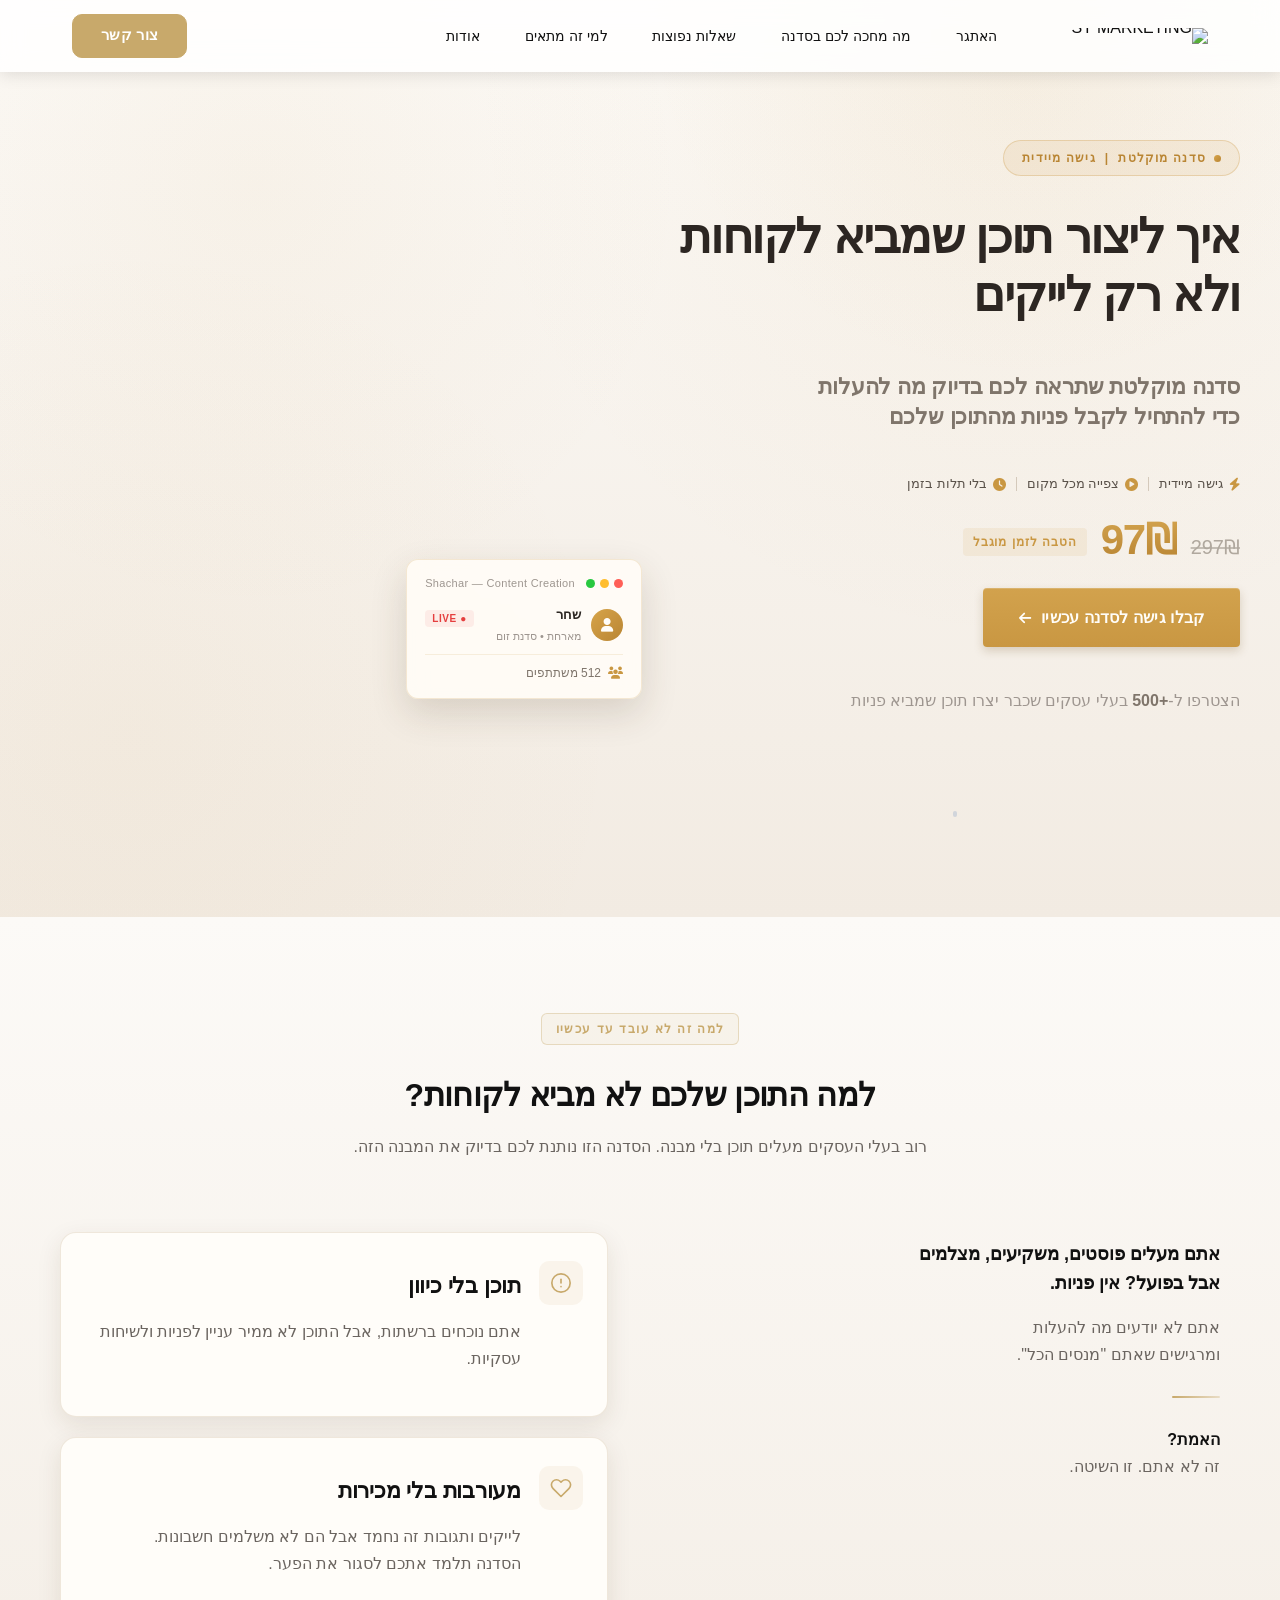
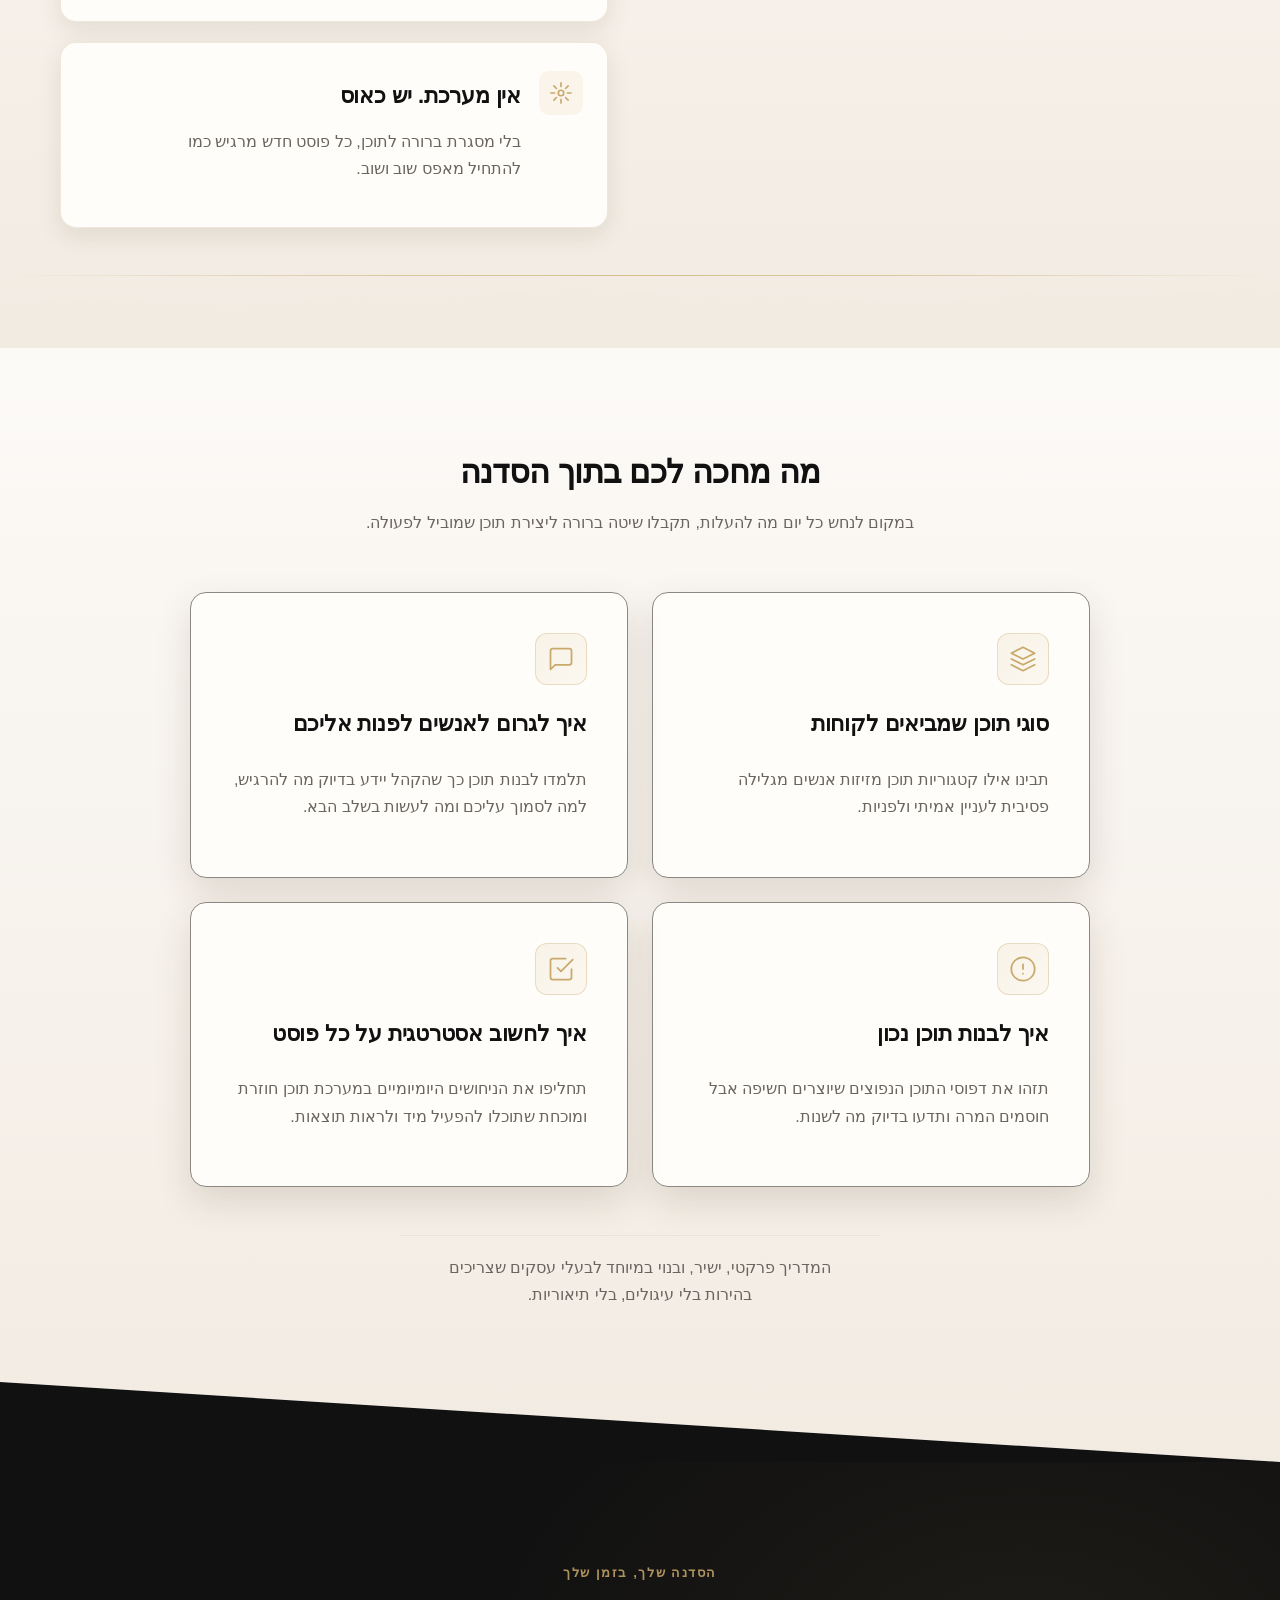
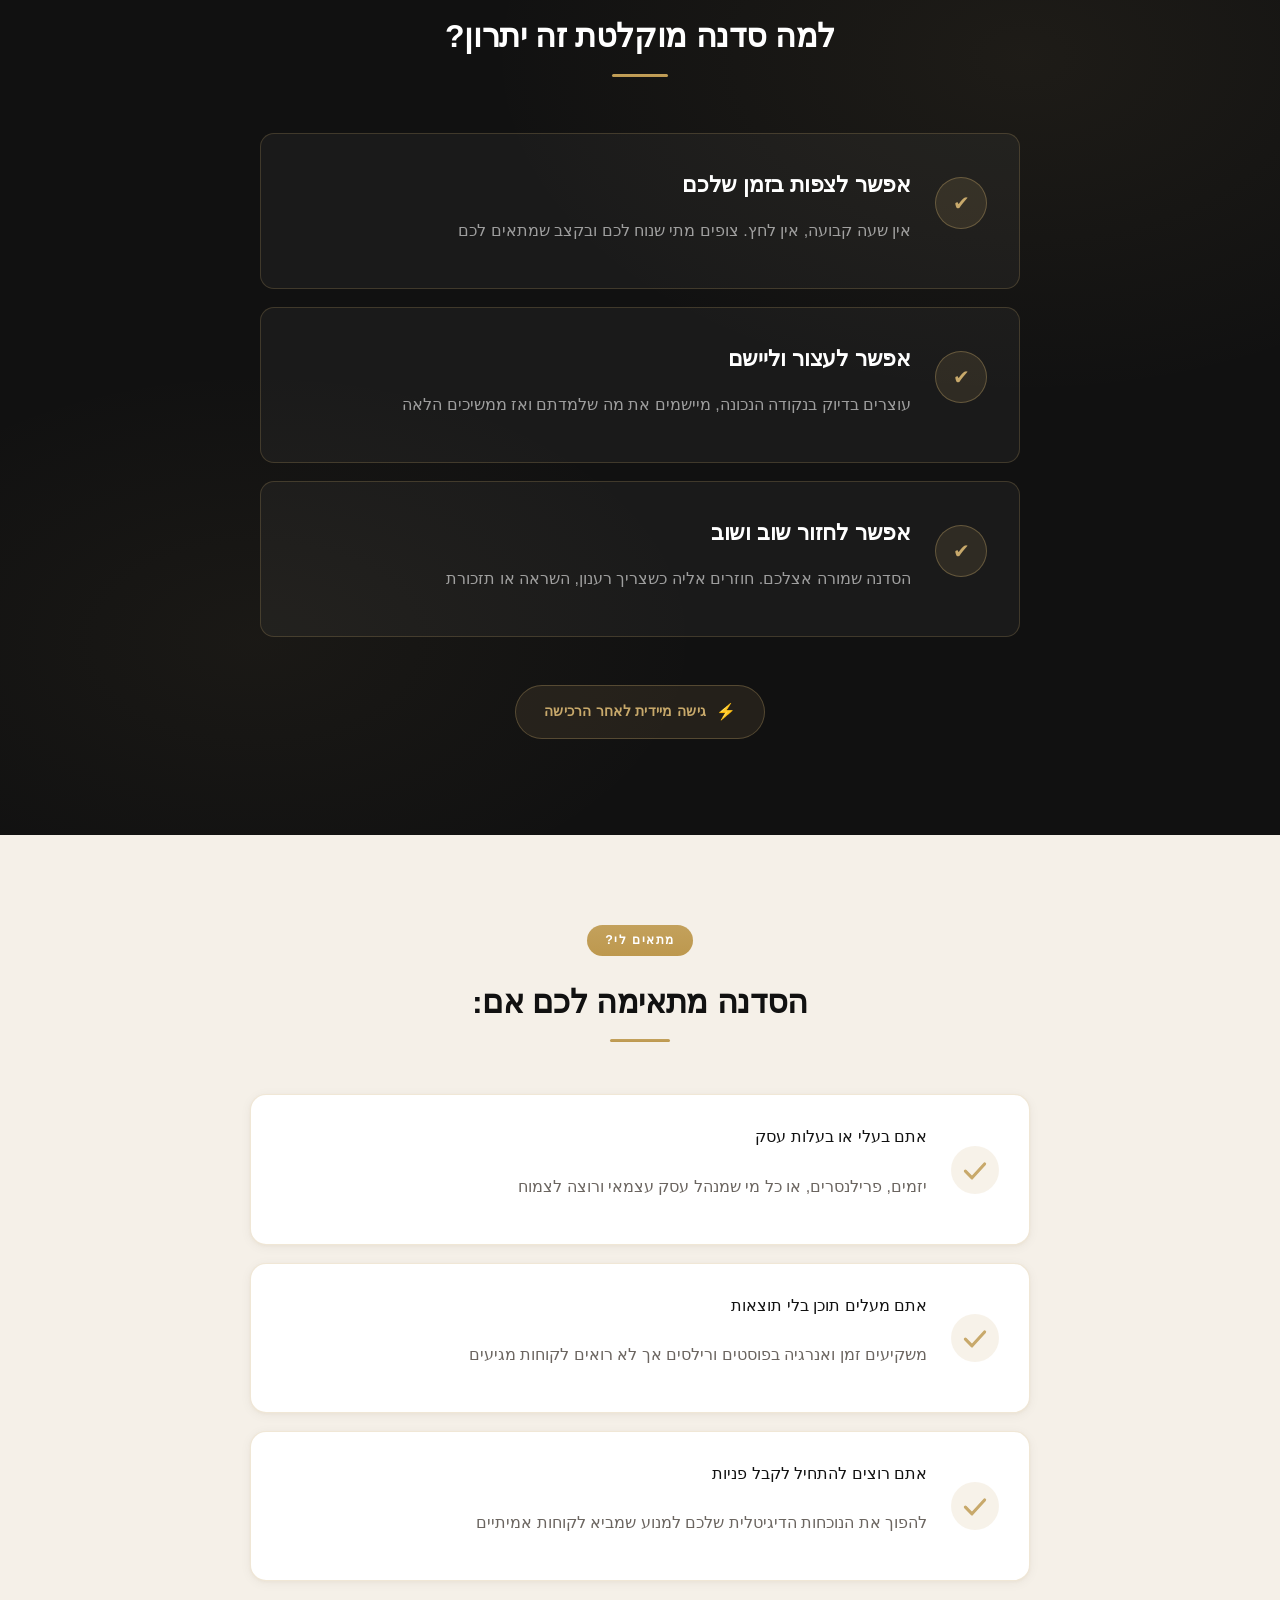
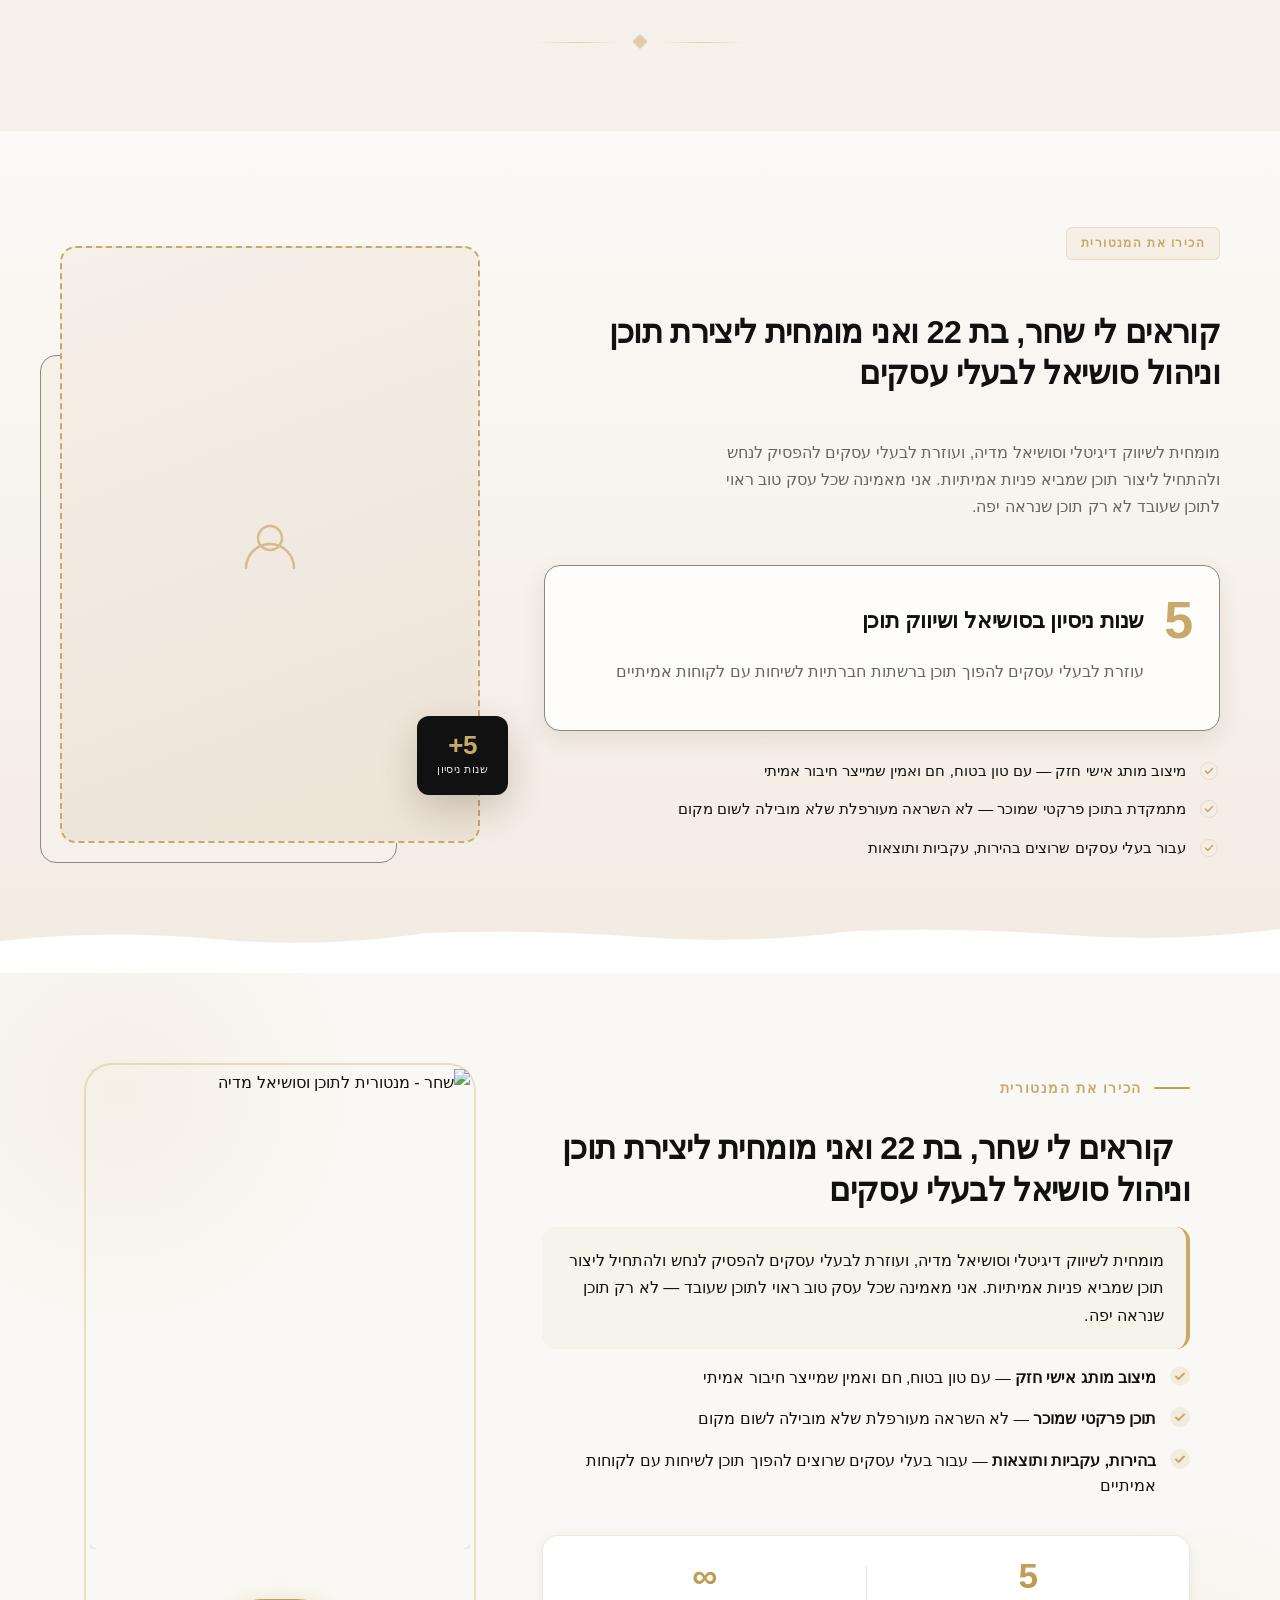
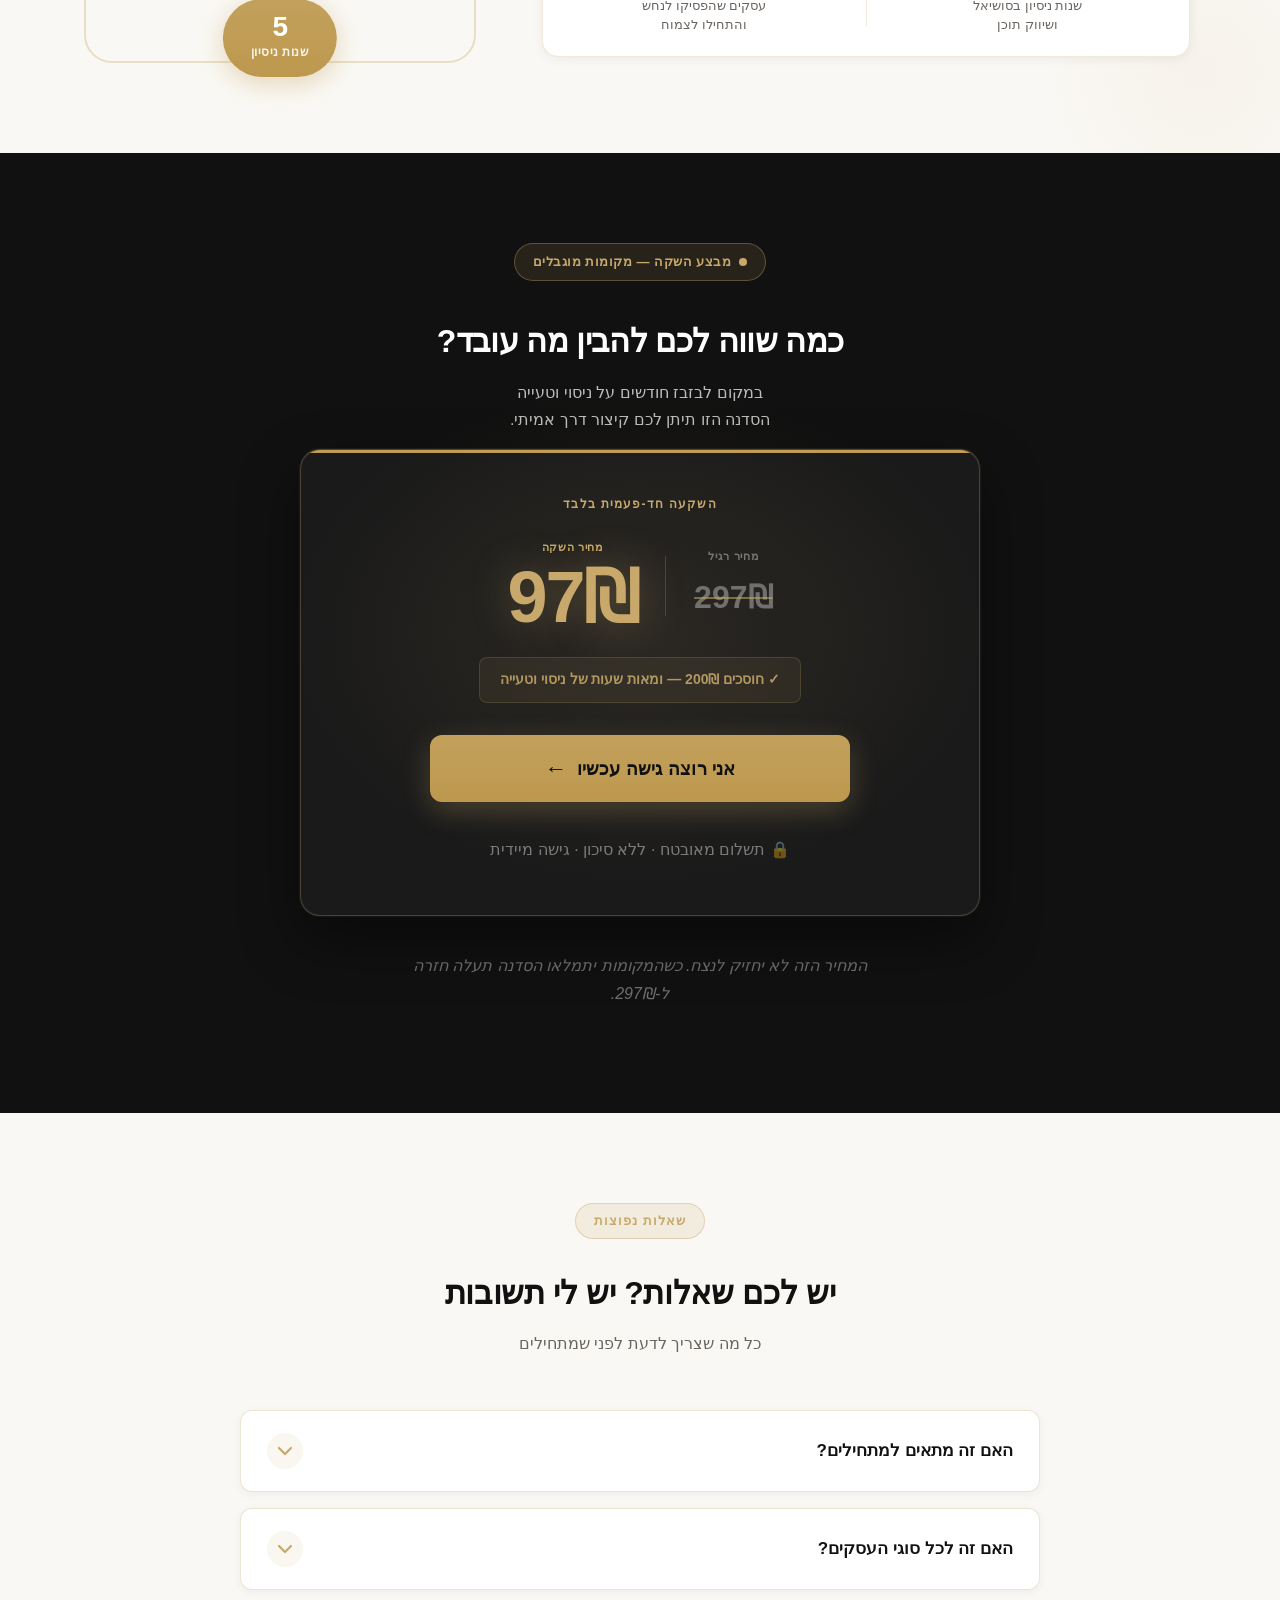
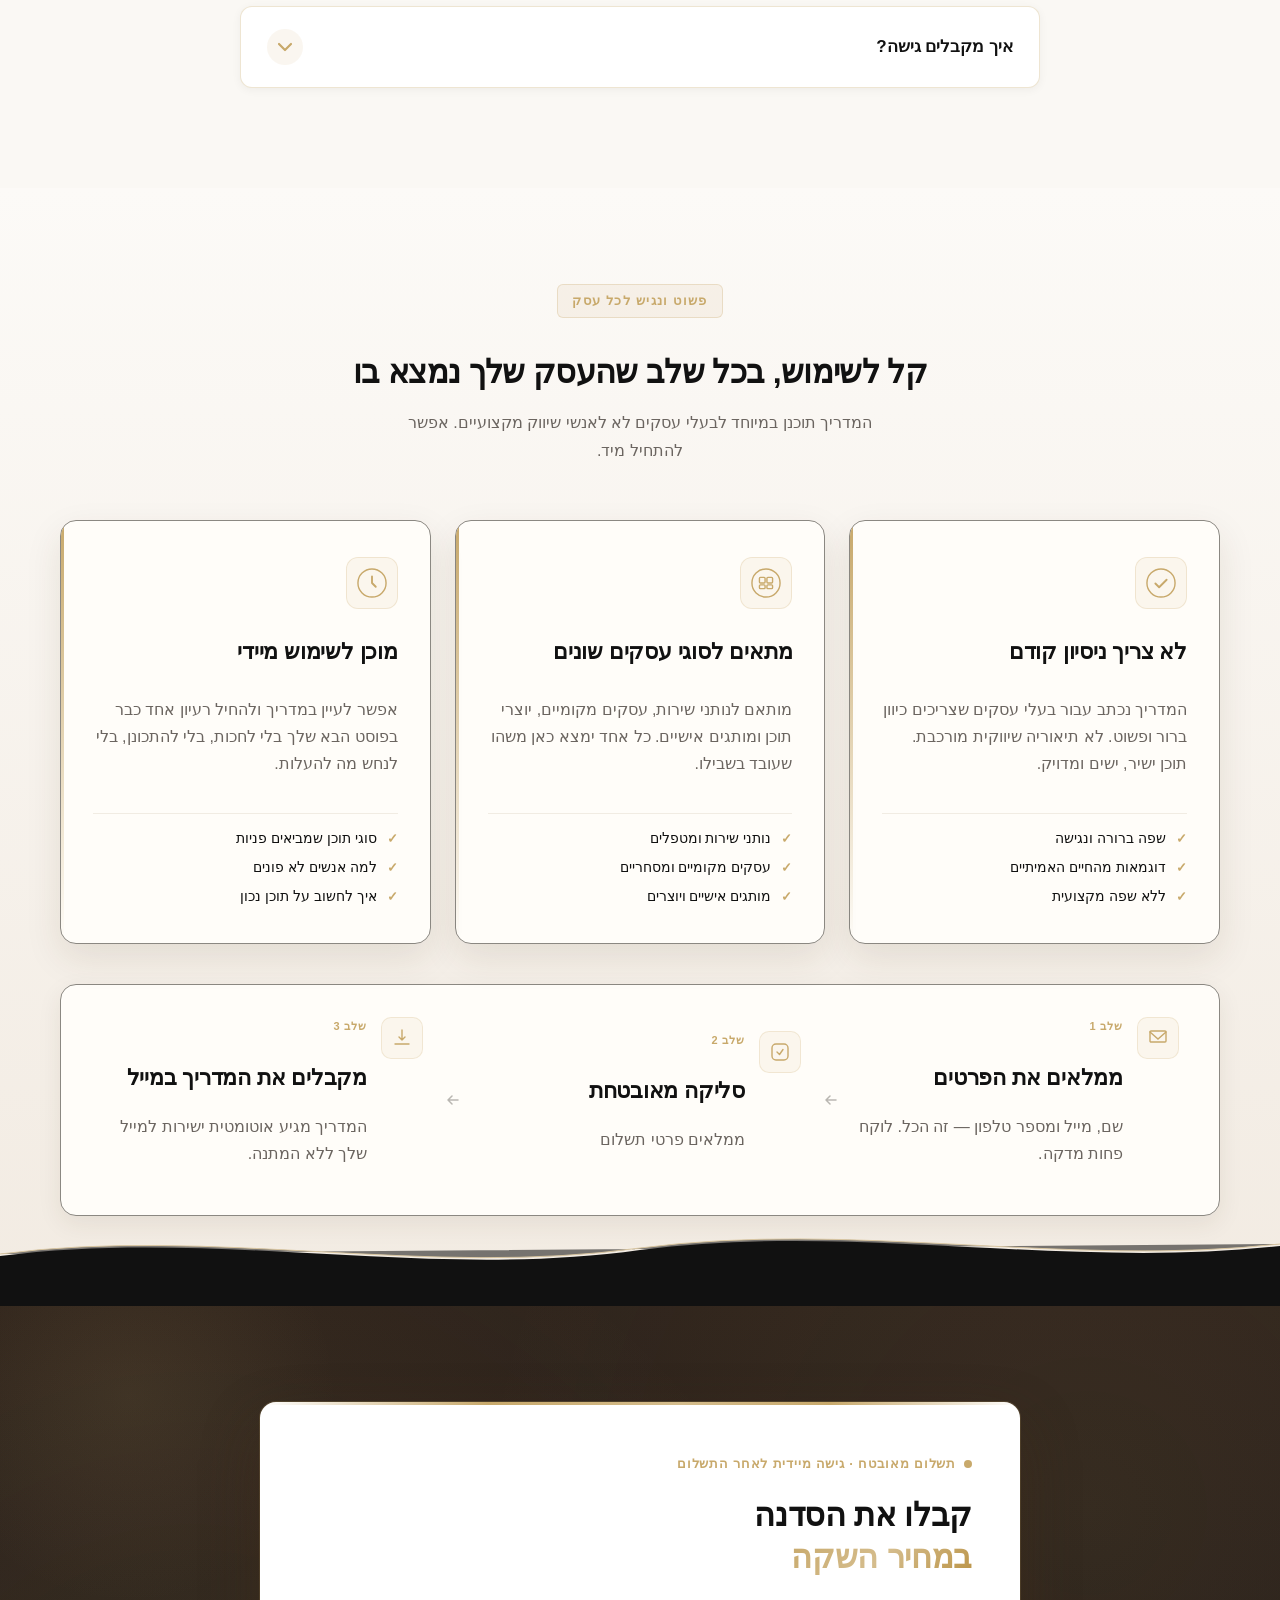
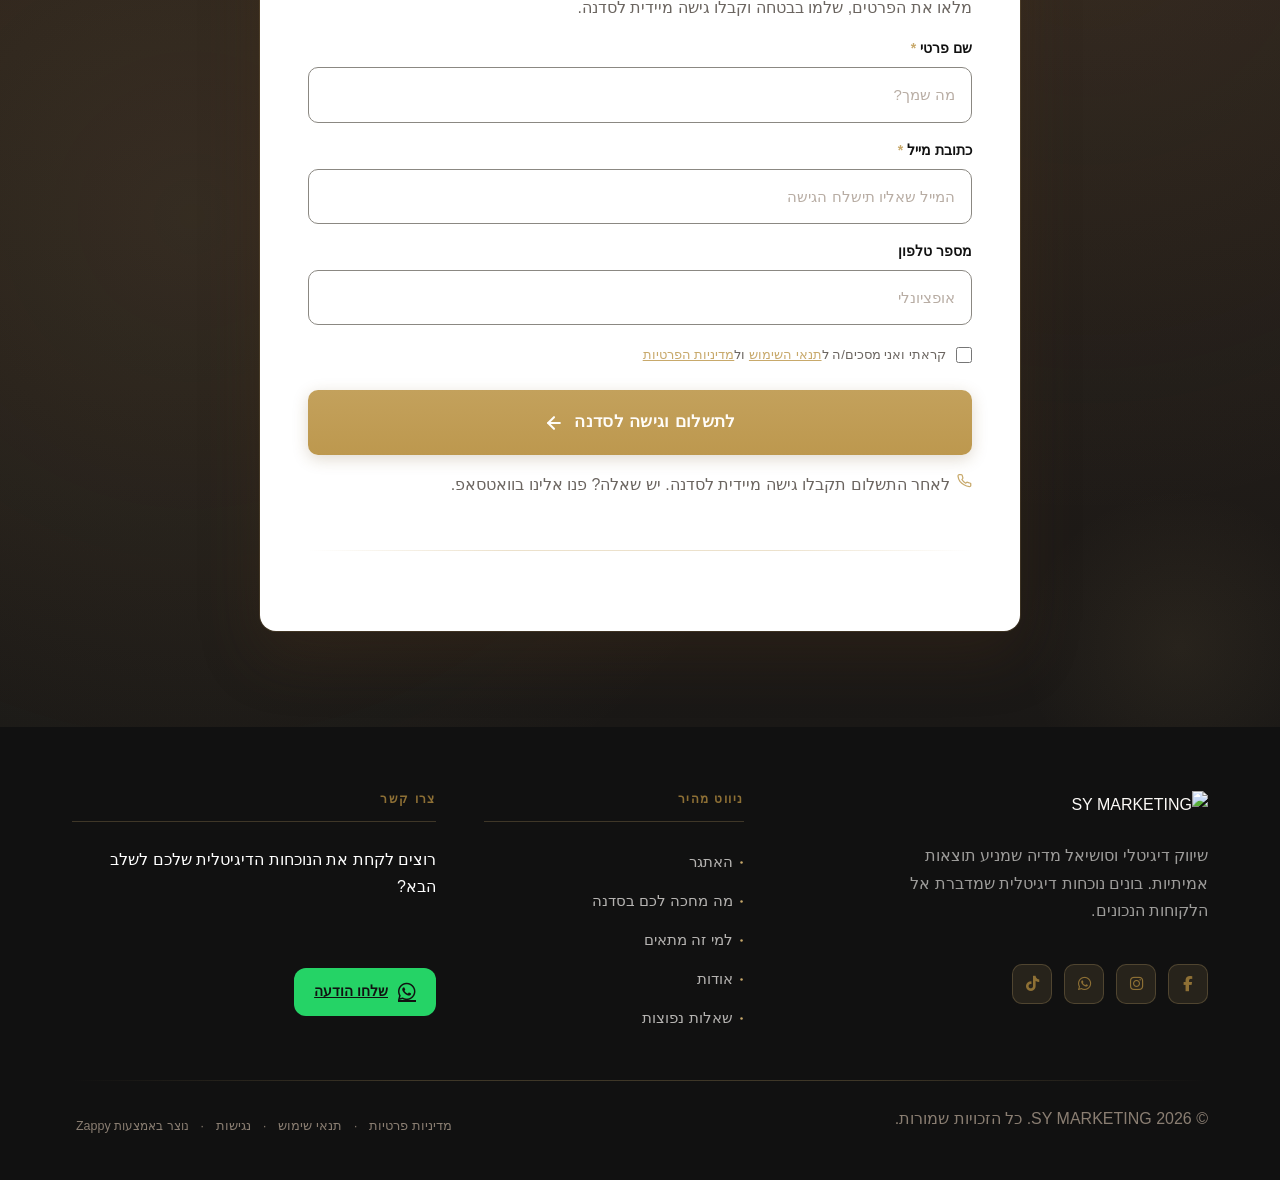
==== commit 7a219043: "Incremental sync: 1 page(s) — update_text, delete_element" ====
--- a/index.html
+++ b/index.html
@@ -783,7 +783,7 @@
       </div>
 
       <!-- Main headline -->
-      <h1 class="index-hero-h1" >איך ליצור תוכן שמביא לקוחות ולא רק לייקים</h1>
+      <h1 class="index-hero-h1" style="">איך ליצור תוכן שמביא לקוחות ולא רק לייקים</h1>
 
       <!-- Subtitle -->
       <h3 class="index-hero-subtitle">סדנה מוקלטת שתראה לכם בדיוק מה להעלות<br class="index-hero-br"> כדי להתחיל לקבל פניות מהתוכן שלכם</h3>
@@ -832,12 +832,12 @@
               <i class="fa-solid fa-user" data-element-type="icon" data-element-id="icon-1776680223633-5ht3ryuou" data-icon-type="fontawesome"></i>
             </div>
             <div class="index-hero-zoom-info">
-              <span class="index-hero-zoom-name" >שחר</span>
-              <span class="index-hero-zoom-sub" >מארחת • סדנת זום</span>
+              <span class="index-hero-zoom-name" style="">שחר</span>
+              <span class="index-hero-zoom-sub" style="">מארחת • סדנת זום</span>
             </div>
             <p><span class="index-hero-zoom-live">● LIVE</span>
           </p></div>
-          <div class="index-hero-zoom-participants" >
+          <div class="index-hero-zoom-participants" style="">
             <i class="fa-solid fa-users" data-element-type="icon" data-element-id="icon-1776680223633-2p53d6wcy" data-icon-type="fontawesome" style="cursor: pointer;"></i>
             <span>512 משתתפים</span>
           </div>
@@ -878,10 +878,10 @@
 
       <!-- Narrative Text Column (START = right in RTL) -->
       <div class="index-problem-narrative" data-grid-item-index="0">
-        <p class="index-problem-lead" >אתם מעלים פוסטים, משקיעים, מצלמים<br>אבל בפועל? אין פניות.</p>
+        <p class="index-problem-lead" style="">אתם מעלים פוסטים, משקיעים, מצלמים<br>אבל בפועל? אין פניות.</p>
         <p>אתם לא יודעים מה להעלות<br>ומרגישים שאתם "מנסים הכל".</p>
         <div class="index-problem-accent-line"></div>
-        <p class="index-problem-closing" ><strong>האמת?</strong><br>זה לא אתם. זו השיטה.</p>
+        <p class="index-problem-closing" style=""><strong>האמת?</strong><br>זה לא אתם. זו השיטה.</p>
 </div>
 
       <!-- Insight Cards Column (END = left in RTL) -->
@@ -903,7 +903,7 @@
           </div>
           <div class="index-problem-card-body">
             <h3 class="index-problem-card-title">מעורבות בלי מכירות</h3>
-            <p class="index-problem-card-text" >לייקים ותגובות זה נחמד אבל הם לא משלמים חשבונות.<br>הסדנה תלמד אתכם לסגור את הפער.</p>
+            <p class="index-problem-card-text" style="">לייקים ותגובות זה נחמד אבל הם לא משלמים חשבונות.<br>הסדנה תלמד אתכם לסגור את הפער.</p>
           </div>
         </article>
 
@@ -912,8 +912,8 @@
             <svg data-element-type="icon" data-icon-type="svg" width="22" height="22" viewBox="0 0 24 24" fill="none" stroke="currentColor" stroke-width="1.8" stroke-linecap="round" stroke-linejoin="round" aria-hidden="true"><circle cx="12" cy="12" r="3"></circle><path d="M12 1v4M12 19v4M4.22 4.22l2.83 2.83M16.95 16.95l2.83 2.83M1 12h4M19 12h4M4.22 19.78l2.83-2.83M16.95 7.05l2.83-2.83"></path></svg>
           </div>
           <div class="index-problem-card-body">
-            <h3 class="index-problem-card-title" >אין מערכת. יש כאוס</h3>
-            <p class="index-problem-card-text" >בלי מסגרת ברורה לתוכן, כל פוסט חדש מרגיש כמו<br>להתחיל מאפס שוב ושוב.</p>
+            <h3 class="index-problem-card-title" style="">אין מערכת. יש כאוס</h3>
+            <p class="index-problem-card-text" style="">בלי מסגרת ברורה לתוכן, כל פוסט חדש מרגיש כמו<br>להתחיל מאפס שוב ושוב.</p>
           </div>
         </article>
 
@@ -942,7 +942,7 @@
   <div class="index-benefits-container">
     <div class="index-benefits-header">
       <h2 class="index-benefits-title">מה מחכה לכם בתוך הסדנה</h2>
-      <p class="index-benefits-subtitle" >במקום לנחש כל יום מה להעלות, תקבלו שיטה ברורה ליצירת תוכן שמוביל לפעולה.</p>
+      <p class="index-benefits-subtitle" style="">במקום לנחש כל יום מה להעלות, תקבלו שיטה ברורה ליצירת תוכן שמוביל לפעולה.</p>
     </div>
     <div class="index-benefits-grid zappy-preserve-css-grid" id="zappy-auto-grid-1776680866110-jom9ei" data-zappy-auto-grid="true" data-original-item-width="438" data-original-gap="24px" style="--zappy-grid-cols: repeat(2, minmax(0, 1fr)); display: grid; grid-template-columns: repeat(2, minmax(0, 1fr)); align-items: stretch !important;" data-zappy-explicit-columns="true">
       <article class="index-benefits-card" data-grid-item-index="0" id="zappy-section-6">
@@ -955,7 +955,7 @@
         </div>
         <div class="index-benefits-card-content">
           <h3 class="index-benefits-card-title">סוגי תוכן שמביאים לקוחות</h3>
-          <p class="index-benefits-card-text" >תבינו אילו קטגוריות תוכן מזיזות אנשים מגלילה פסיבית לעניין אמיתי ולפניות.</p>
+          <p class="index-benefits-card-text" style="">תבינו אילו קטגוריות תוכן מזיזות אנשים מגלילה פסיבית לעניין אמיתי ולפניות.</p>
         </div>
       </article>
       <article class="index-benefits-card" data-grid-item-index="1" id="zappy-section-7">
@@ -965,8 +965,8 @@
           </svg>
         </div>
         <div class="index-benefits-card-content">
-          <h3 class="index-benefits-card-title" >איך לגרום לאנשים לפנות אליכם</h3>
-          <p class="index-benefits-card-text" >תלמדו לבנות תוכן כך שהקהל יידע בדיוק מה להרגיש, למה לסמוך עליכם ומה לעשות בשלב הבא.</p>
+          <h3 class="index-benefits-card-title" style="">איך לגרום לאנשים לפנות אליכם</h3>
+          <p class="index-benefits-card-text" style="">תלמדו לבנות תוכן כך שהקהל יידע בדיוק מה להרגיש, למה לסמוך עליכם ומה לעשות בשלב הבא.</p>
         </div>
       </article>
       <article class="index-benefits-card" data-grid-item-index="2" id="zappy-section-8">
@@ -979,7 +979,7 @@
         </div>
         <div class="index-benefits-card-content">
           <h3 class="index-benefits-card-title">איך לבנות תוכן נכון</h3>
-          <p class="index-benefits-card-text" >תזהו את דפוסי התוכן הנפוצים שיוצרים חשיפה אבל חוסמים המרה ותדעו בדיוק מה לשנות.</p>
+          <p class="index-benefits-card-text" style="">תזהו את דפוסי התוכן הנפוצים שיוצרים חשיפה אבל חוסמים המרה ותדעו בדיוק מה לשנות.</p>
         </div>
       </article>
       <article class="index-benefits-card" data-grid-item-index="3" id="zappy-section-9">
@@ -991,11 +991,11 @@
         </div>
         <div class="index-benefits-card-content">
           <h3 class="index-benefits-card-title">איך לחשוב אסטרטגית על כל פוסט</h3>
-          <p class="index-benefits-card-text" >תחליפו את הניחושים היומיומיים במערכת תוכן חוזרת ומוכחת שתוכלו להפעיל מיד ולראות תוצאות.</p>
+          <p class="index-benefits-card-text" style="">תחליפו את הניחושים היומיומיים במערכת תוכן חוזרת ומוכחת שתוכלו להפעיל מיד ולראות תוצאות.</p>
         </div>
       </article>
     </div>
-    <p class="index-benefits-footnote" >המדריך פרקטי, ישיר, ובנוי במיוחד לבעלי עסקים שצריכים בהירות בלי עיגולים, בלי תיאוריות.</p>
+    <p class="index-benefits-footnote" style="">המדריך פרקטי, ישיר, ובנוי במיוחד לבעלי עסקים שצריכים בהירות בלי עיגולים, בלי תיאוריות.</p>
   </div>
   <div class="index-benefits-divider-wrapper" aria-hidden="true">
     <svg data-no-icon-edit="true" aria-hidden="true" viewBox="0 0 1200 80" preserveAspectRatio="none" xmlns="http://www.w3.org/2000/svg">
@@ -1019,7 +1019,7 @@
           <p class="zappy-editable"><span class="rwa-checkmark" aria-hidden="true">✔</span>
           </p><div class="rwa-item-content">
             <h3 class="rwa-item-title">אפשר לצפות בזמן שלכם</h3>
-            <p class="rwa-item-desc" >אין שעה קבועה, אין לחץ. צופים מתי שנוח לכם ובקצב שמתאים לכם</p>
+            <p class="rwa-item-desc" style="">אין שעה קבועה, אין לחץ. צופים מתי שנוח לכם ובקצב שמתאים לכם</p>
           </div>
         </div>
       </li>
@@ -1029,7 +1029,7 @@
           <p class="zappy-editable"><span class="rwa-checkmark" aria-hidden="true">✔</span>
           </p><div class="rwa-item-content">
             <h3 class="rwa-item-title">אפשר לעצור וליישם</h3>
-            <p class="rwa-item-desc" >עוצרים בדיוק בנקודה הנכונה, מיישמים את מה שלמדתם ואז ממשיכים הלאה</p>
+            <p class="rwa-item-desc" style="">עוצרים בדיוק בנקודה הנכונה, מיישמים את מה שלמדתם ואז ממשיכים הלאה</p>
           </div>
         </div>
       </li>
@@ -1039,7 +1039,7 @@
           <p class="zappy-editable"><span class="rwa-checkmark" aria-hidden="true">✔</span>
           </p><div class="rwa-item-content">
             <h3 class="rwa-item-title">אפשר לחזור שוב ושוב</h3>
-            <p class="rwa-item-desc" >הסדנה שמורה אצלכם. חוזרים אליה כשצריך רענון, השראה או תזכורת</p>
+            <p class="rwa-item-desc" style="">הסדנה שמורה אצלכם. חוזרים אליה כשצריך רענון, השראה או תזכורת</p>
           </div>
         </div>
       </li>
@@ -1121,11 +1121,11 @@
 
     <!-- Content Column -->
     <div class="index-founder-content">
-      <p><span class="index-founder-eyebrow" >הכירו את המנטורית</span>
-      </p><h2 class="index-founder-heading" >
+      <p><span class="index-founder-eyebrow" style="">הכירו את המנטורית</span>
+      </p><h2 class="index-founder-heading" style="">
 
 קוראים לי שחר, בת 22 ואני מומחית ליצירת תוכן וניהול סושיאל לבעלי עסקים  </h2>
-      <p class="index-founder-paragraph" >מומחית לשיווק דיגיטלי וסושיאל מדיה, ועוזרת לבעלי עסקים להפסיק לנחש ולהתחיל ליצור תוכן שמביא פניות אמיתיות. אני מאמינה שכל עסק טוב ראוי לתוכן שעובד לא רק תוכן שנראה יפה.</p>
+      <p class="index-founder-paragraph" style="">מומחית לשיווק דיגיטלי וסושיאל מדיה, ועוזרת לבעלי עסקים להפסיק לנחש ולהתחיל ליצור תוכן שמביא פניות אמיתיות. אני מאמינה שכל עסק טוב ראוי לתוכן שעובד לא רק תוכן שנראה יפה.</p>
 
       <div class="index-founder-experience">
         <div class="index-founder-exp-number">5</div>
@@ -1135,7 +1135,7 @@
         </div>
       </div>
 
-      <ul class="index-founder-bullets" ><li class="index-founder-bullet" data-grid-item-index="0">
+      <ul class="index-founder-bullets" style=""><li class="index-founder-bullet" data-grid-item-index="0">
           <span class="index-founder-bullet-icon" aria-hidden="true">
             <svg data-element-type="icon" data-icon-type="svg" width="18" height="18" viewBox="0 0 18 18" fill="none" xmlns="http://www.w3.org/2000/svg" style="cursor: pointer;">
               <circle cx="9" cy="9" r="8.5" stroke="currentColor" stroke-opacity="0.25"></circle>
@@ -1199,7 +1199,7 @@
     <!-- Image Column (Left) -->
     <div class="about-mentor-image-col">
       <div class="about-mentor-image-wrapper">
-        <img src="/assets/image-1776689446396-5vn9p5.webp?v=1776689448524" alt="שחר - מנטורית לתוכן וסושיאל מדיה" class="about-mentor-photo" data-placeholder="about-mentor-portrait" data-context="Young professional woman, 22 years old, confident warm smile, content creator and social media expert, modern clean background, professional portrait photography" data-element-type="image" data-element-id="img-1776689427338-ofxftyztf" style="object-fit: contain; width: auto; height: auto; max-width: 600px; display: block; border-radius: 8px; margin-top: 20px; margin-bottom: 20px; object-position: 50% 50% !important; margin-right: auto !important; margin-left: auto !important;" data-zappy-object-position="50% 50%" data-zappy-zoom="1">
+        <div data-zappy-zoom-wrapper="true" data-element-id="img-1776689427338-ofxftyztf" data-element-type="image" data-zappy-zoom-wrapper-width="600px" data-zappy-zoom-wrapper-height="480px" data-zappy-zoom-wrapper-width-mode="px" style="position: relative !important; overflow: hidden !important; width: 600px !important; max-width: 100% !important; margin-left: auto !important; margin-right: auto !important; height: 480px !important; display: block !important;" data-zappy-zoom-clip="true" data-zappy-wrapper-margins-applied="true"><img src="/assets/image-1776689446396-5vn9p5.webp?v=1776689448524" alt="שחר - מנטורית לתוכן וסושיאל מדיה" class="about-mentor-photo" data-placeholder="about-mentor-portrait" data-context="Young professional woman, 22 years old, confident warm smile, content creator and social media expert, modern clean background, professional portrait photography" data-zappy-editable-image="true" data-element-type="image" data-element-id="img-1776689427338-ofxftyztf" style="border-radius: 8px; object-position: 50% 50% !important; object-fit: cover !important; width: 100% !important; height: 100% !important; max-width: none !important; display: block !important; margin: 0px !important; left: 0% !important; top: 0% !important; max-height: none !important;" data-zappy-object-position="50% 50%" data-zappy-zoom="1"></div>
         <div class="about-mentor-image-badge">
           <span class="about-mentor-badge-number">5</span>
           <span class="about-mentor-badge-label">שנות ניסיון</span>
@@ -1215,13 +1215,9 @@
         <span class="about-mentor-eyebrow-text">הכירו את המנטורית</span>
       </div>
 
-      <h2 class="about-mentor-heading" id="about-mentor-heading">
-        קוראים לי <span class="about-mentor-name-highlight">שחר</span>
-      </h2>
-
-      <p class="about-mentor-subtitle">
-        בת 22 ומומחית ליצירת תוכן וניהול סושיאל לבעלי עסקים
-      </p>
+      <h2 class="about-mentor-heading" id="about-mentor-heading" style="">&nbsp; קוראים לי שחר, בת 22 ואני מומחית ליצירת תוכן וניהול סושיאל לבעלי עסקים&nbsp;&nbsp;</h2>
+
+      
 
       <p class="about-mentor-bio">
         מומחית לשיווק דיגיטלי וסושיאל מדיה, ועוזרת לבעלי עסקים להפסיק לנחש ולהתחיל ליצור תוכן שמביא פניות אמיתיות. אני מאמינה שכל עסק טוב ראוי לתוכן שעובד — לא רק תוכן שנראה יפה.
@@ -1296,7 +1292,7 @@
     </h2>
 
     <!-- Body Text -->
-    <p class="price-break-body" >
+    <p class="price-break-body" style="">
       במקום לבזבז חודשים על ניסוי וטעייה<br>הסדנה הזו תיתן לכם קיצור דרך אמיתי.
     </p>
 
@@ -1339,7 +1335,7 @@
     </div>
 
     <!-- Bottom Trust Line -->
-    <p class="price-break-footnote" >
+    <p class="price-break-footnote" style="">
       המחיר הזה לא יחזיק לנצח. כשהמקומות יתמלאו הסדנה תעלה חזרה ל-297₪.
     </p>
 
@@ -1350,7 +1346,7 @@
   <div class="faq-container">
     <div class="faq-header">
       <p><span class="faq-label">שאלות נפוצות</span>
-      </p><h2 class="faq-title" >יש לכם שאלות? יש לי תשובות</h2>
+      </p><h2 class="faq-title" style="">יש לכם שאלות? יש לי תשובות</h2>
       <p class="faq-subtitle">כל מה שצריך לדעת לפני שמתחילים</p>
     </div>
 
@@ -1422,7 +1418,7 @@
     <div class="assurances-header">
       <p><span class="assurances-eyebrow">פשוט ונגיש לכל עסק</span>
       </p><h2 class="assurances-title">קל לשימוש, בכל שלב שהעסק שלך נמצא בו</h2>
-      <p class="assurances-subtitle" >המדריך תוכנן במיוחד לבעלי עסקים לא לאנשי שיווק מקצועיים. אפשר להתחיל מיד.</p>
+      <p class="assurances-subtitle" style="">המדריך תוכנן במיוחד לבעלי עסקים לא לאנשי שיווק מקצועיים. אפשר להתחיל מיד.</p>
     </div>
 
     <!-- Assurance Cards Row -->
@@ -1437,8 +1433,8 @@
         </div>
         <div class="assurance-card-body">
           <h3 class="assurance-card-title">לא צריך ניסיון קודם</h3>
-          <p class="assurance-card-text" >המדריך נכתב עבור בעלי עסקים שצריכים כיוון ברור ופשוט. לא תיאוריה שיווקית מורכבת. תוכן ישיר, ישים ומדויק.</p>
-          <ul class="assurance-checklist" ><li><span class="check-icon" aria-hidden="true">✓</span><span>שפה ברורה ונגישה</span></li><li><span class="check-icon" aria-hidden="true">✓</span><span>דוגמאות מהחיים האמיתיים</span></li><li><span class="check-icon" aria-hidden="true">✓</span><span>ללא שפה מקצועית</span></li></ul>
+          <p class="assurance-card-text" style="">המדריך נכתב עבור בעלי עסקים שצריכים כיוון ברור ופשוט. לא תיאוריה שיווקית מורכבת. תוכן ישיר, ישים ומדויק.</p>
+          <ul class="assurance-checklist" style=""><li><span class="check-icon" aria-hidden="true">✓</span><span>שפה ברורה ונגישה</span></li><li><span class="check-icon" aria-hidden="true">✓</span><span>דוגמאות מהחיים האמיתיים</span></li><li><span class="check-icon" aria-hidden="true">✓</span><span>ללא שפה מקצועית</span></li></ul>
         </div>
       </article>
 
@@ -1454,7 +1450,7 @@
         </div>
         <div class="assurance-card-body">
           <h3 class="assurance-card-title">מתאים לסוגי עסקים שונים</h3>
-          <p class="assurance-card-text" >מותאם לנותני שירות, עסקים מקומיים, יוצרי תוכן ומותגים אישיים. כל אחד ימצא כאן משהו שעובד בשבילו.</p>
+          <p class="assurance-card-text" style="">מותאם לנותני שירות, עסקים מקומיים, יוצרי תוכן ומותגים אישיים. כל אחד ימצא כאן משהו שעובד בשבילו.</p>
           <ul class="assurance-checklist">
             <li><span class="check-icon" aria-hidden="true">✓</span><span>נותני שירות ומטפלים</span></li>
             <li><span class="check-icon" aria-hidden="true">✓</span><span>עסקים מקומיים ומסחריים</span></li>
@@ -1472,8 +1468,8 @@
         </div>
         <div class="assurance-card-body">
           <h3 class="assurance-card-title">מוכן לשימוש מיידי</h3>
-          <p class="assurance-card-text" >אפשר לעיין במדריך ולהחיל רעיון אחד כבר בפוסט הבא שלך בלי לחכות, בלי להתכונן, בלי לנחש מה להעלות.</p>
-          <ul class="assurance-checklist" ><li><span class="check-icon" aria-hidden="true">✓</span><span>סוגי תוכן שמביאים פניות</span></li><li><span class="check-icon" aria-hidden="true">✓</span><span>למה אנשים לא פונים</span></li><li><span class="check-icon" aria-hidden="true">✓</span><span>איך לחשוב על תוכן נכון</span></li></ul>
+          <p class="assurance-card-text" style="">אפשר לעיין במדריך ולהחיל רעיון אחד כבר בפוסט הבא שלך בלי לחכות, בלי להתכונן, בלי לנחש מה להעלות.</p>
+          <ul class="assurance-checklist" style=""><li><span class="check-icon" aria-hidden="true">✓</span><span>סוגי תוכן שמביאים פניות</span></li><li><span class="check-icon" aria-hidden="true">✓</span><span>למה אנשים לא פונים</span></li><li><span class="check-icon" aria-hidden="true">✓</span><span>איך לחשוב על תוכן נכון</span></li></ul>
         </div>
       </article>
 
@@ -1493,7 +1489,7 @@
           <div class="delivery-step-content">
             <p><span class="delivery-step-number">שלב 1</span>
             </p><h3 class="delivery-step-title">ממלאים את הפרטים</h3>
-            <p class="delivery-step-desc" >שם, מייל ומספר טלפון — זה הכל. לוקח פחות מדקה.</p>
+            <p class="delivery-step-desc" style="">שם, מייל ומספר טלפון — זה הכל. לוקח פחות מדקה.</p>
           </div>
         </div>
 
@@ -1512,8 +1508,8 @@
           </div>
           <div class="delivery-step-content">
             <p><span class="delivery-step-number">שלב 2</span>
-            </p><h3 class="delivery-step-title" >סליקה מאובטחת</h3>
-            <p class="delivery-step-desc" >ממלאים פרטי תשלום</p>
+            </p><h3 class="delivery-step-title" style="">סליקה מאובטחת</h3>
+            <p class="delivery-step-desc" style="">ממלאים פרטי תשלום</p>
           </div>
         </div>
 
@@ -1532,12 +1528,12 @@
           </div>
           <div class="delivery-step-content">
             <p><span class="delivery-step-number">שלב 3</span>
-            </p><h3 class="delivery-step-title" >
+            </p><h3 class="delivery-step-title" style="">
 
 מקבלים את המדריך במייל
 
 </h3>
-            <p class="delivery-step-desc" >
+            <p class="delivery-step-desc" style="">
 
 המדריך מגיע אוטומטית ישירות למייל שלך ללא המתנה.
 
@@ -1582,10 +1578,10 @@
         </div>
 
         <!-- Heading -->
-        <h2 class="index-cta-heading" >קבלו את הסדנה<br><em class="index-cta-heading-accent">במחיר השקה</em></h2>
+        <h2 class="index-cta-heading" style="">קבלו את הסדנה<br><em class="index-cta-heading-accent">במחיר השקה</em></h2>
 
         <!-- Paragraph -->
-        <p class="index-cta-paragraph" >מלאו את הפרטים, שלמו בבטחה וקבלו גישה מיידית לסדנה.</p>
+        <p class="index-cta-paragraph" style="">מלאו את הפרטים, שלמו בבטחה וקבלו גישה מיידית לסדנה.</p>
 
         <!-- Form -->
         <form class="contact-form index-cta-form" novalidate="">
@@ -1635,11 +1631,11 @@
 </section>
   </main>
   
-  <footer class="site-footer"><div class="footer-container"><div class="footer-top"><div class="footer-col footer-brand"><a href="#" class="footer-logo-link"><img src="/assets/logo.webp" alt="SY MARKETING" class="logo" data-zappy-footer-image="true" data-element-type="image" data-element-id="img-1776683336400-umtr5q2zu" ></a><p class="footer-tagline" >שיווק דיגיטלי וסושיאל מדיה שמניע תוצאות אמיתיות. בונים נוכחות דיגיטלית שמדברת אל הלקוחות הנכונים.</p><div class="footer-social"><a href="https://facebook.com/share/1GLFijAH5T/?mibextid=wwXIfr" aria-label="Facebook"><i class="fab fa-facebook-f"></i></a><a href="https://instagram.com/shachar_yitzchack?igsh=ZHBtaTFqc2lvNTF5" aria-label="Instagram"><i class="fab fa-instagram" data-element-type="icon" data-element-id="icon-1776682497488-ex1z4z986" data-icon-type="fontawesome"></i></a><a href="https://chat.whatsapp.com/HLqYoLKhZhm3m2TphrbbUI?mode=gi_t" aria-label="WhatsApp"><i class="fab fa-whatsapp" data-element-type="icon" data-element-id="icon-1776682497488-etnpxrefs" data-icon-type="fontawesome"></i></a><a href="https://tiktok.com/@shachar_yitzchack?_r=1&amp;_t=ZS-95U060dYsop" aria-label="TikTok" data-element-id="element-ai-1776682438420-tk9x2m" data-element-type="social-link" target="_blank" rel="noopener noreferrer"><i class="fab fa-tiktok" data-element-type="icon" data-element-id="icon-1776682497489-yyxrmdapq" data-icon-type="fontawesome"></i></a></div></div><div class="footer-col footer-nav"><h4 class="footer-heading">ניווט מהיר</h4><ul class="footer-links" ><li><a href="#zappy-section-1">האתגר</a></li><li><a href="#benefits">מה מחכה לכם בסדנה</a></li><li><a href="#zappy-section-11">למי זה מתאים</a></li><li><a href="#founder">אודות</a></li><li><a href="#zappy-section-7">שאלות נפוצות</a></li></ul></div><div class="footer-col footer-contact-col">
+  <footer class="site-footer"><div class="footer-container"><div class="footer-top"><div class="footer-col footer-brand"><a href="#" class="footer-logo-link"><img src="/assets/logo.webp" alt="SY MARKETING" class="logo" data-zappy-footer-image="true" data-element-type="image" data-element-id="img-1776683336400-umtr5q2zu" style=""></a><p class="footer-tagline" style="">שיווק דיגיטלי וסושיאל מדיה שמניע תוצאות אמיתיות. בונים נוכחות דיגיטלית שמדברת אל הלקוחות הנכונים.</p><div class="footer-social"><a href="https://facebook.com/share/1GLFijAH5T/?mibextid=wwXIfr" aria-label="Facebook"><i class="fab fa-facebook-f"></i></a><a href="https://instagram.com/shachar_yitzchack?igsh=ZHBtaTFqc2lvNTF5" aria-label="Instagram"><i class="fab fa-instagram" data-element-type="icon" data-element-id="icon-1776682497488-ex1z4z986" data-icon-type="fontawesome"></i></a><a href="https://chat.whatsapp.com/HLqYoLKhZhm3m2TphrbbUI?mode=gi_t" aria-label="WhatsApp"><i class="fab fa-whatsapp" data-element-type="icon" data-element-id="icon-1776682497488-etnpxrefs" data-icon-type="fontawesome"></i></a><a href="https://tiktok.com/@shachar_yitzchack?_r=1&amp;_t=ZS-95U060dYsop" aria-label="TikTok" data-element-id="element-ai-1776682438420-tk9x2m" data-element-type="social-link" target="_blank" rel="noopener noreferrer"><i class="fab fa-tiktok" data-element-type="icon" data-element-id="icon-1776682497489-yyxrmdapq" data-icon-type="fontawesome"></i></a></div></div><div class="footer-col footer-nav"><h4 class="footer-heading">ניווט מהיר</h4><ul class="footer-links" style=""><li><a href="#zappy-section-1">האתגר</a></li><li><a href="#benefits">מה מחכה לכם בסדנה</a></li><li><a href="#zappy-section-11">למי זה מתאים</a></li><li><a href="#founder">אודות</a></li><li><a href="#zappy-section-7">שאלות נפוצות</a></li></ul></div><div class="footer-col footer-contact-col">
 <h4 class="footer-heading">צרו קשר</h4>
 <p style="color: var(--text-light); font-size: 14px; margin-bottom: 16px; line-height: 1.6; max-width: 65ch; margin-left: auto; margin-right: auto;" data-zappy-text-width="readable">רוצים לקחת את הנוכחות הדיגיטלית שלכם לשלב הבא?</p>
-<ul class="footer-contact" ></ul>
-<p ><a href="https://chat.whatsapp.com/HLqYoLKhZhm3m2TphrbbUI?mode=gi_t" target="_blank" rel="noopener noreferrer" style="display: inline-flex; align-items: center; gap: 10px; background: rgb(37, 211, 102); color: rgb(17, 17, 17); padding: 12px 20px; border-radius: 12px; text-decoration: underline; font-size: 14px; font-weight: 600; margin-top: 12px; transition: background 0.2s; cursor: pointer;">
+<ul class="footer-contact" style=""></ul>
+<p style=""><a href="https://chat.whatsapp.com/HLqYoLKhZhm3m2TphrbbUI?mode=gi_t" target="_blank" rel="noopener noreferrer" style="display: inline-flex; align-items: center; gap: 10px; background: rgb(37, 211, 102); color: rgb(17, 17, 17); padding: 12px 20px; border-radius: 12px; text-decoration: underline; font-size: 14px; font-weight: 600; margin-top: 12px; transition: background 0.2s; cursor: pointer;">
   <i class="fab fa-whatsapp" style="font-size: 20px; cursor: pointer;" data-element-type="icon" data-element-id="icon-1776682759745-k9t801k18" data-icon-type="fontawesome"></i>
   <span>שלחו הודעה</span>
 </a>
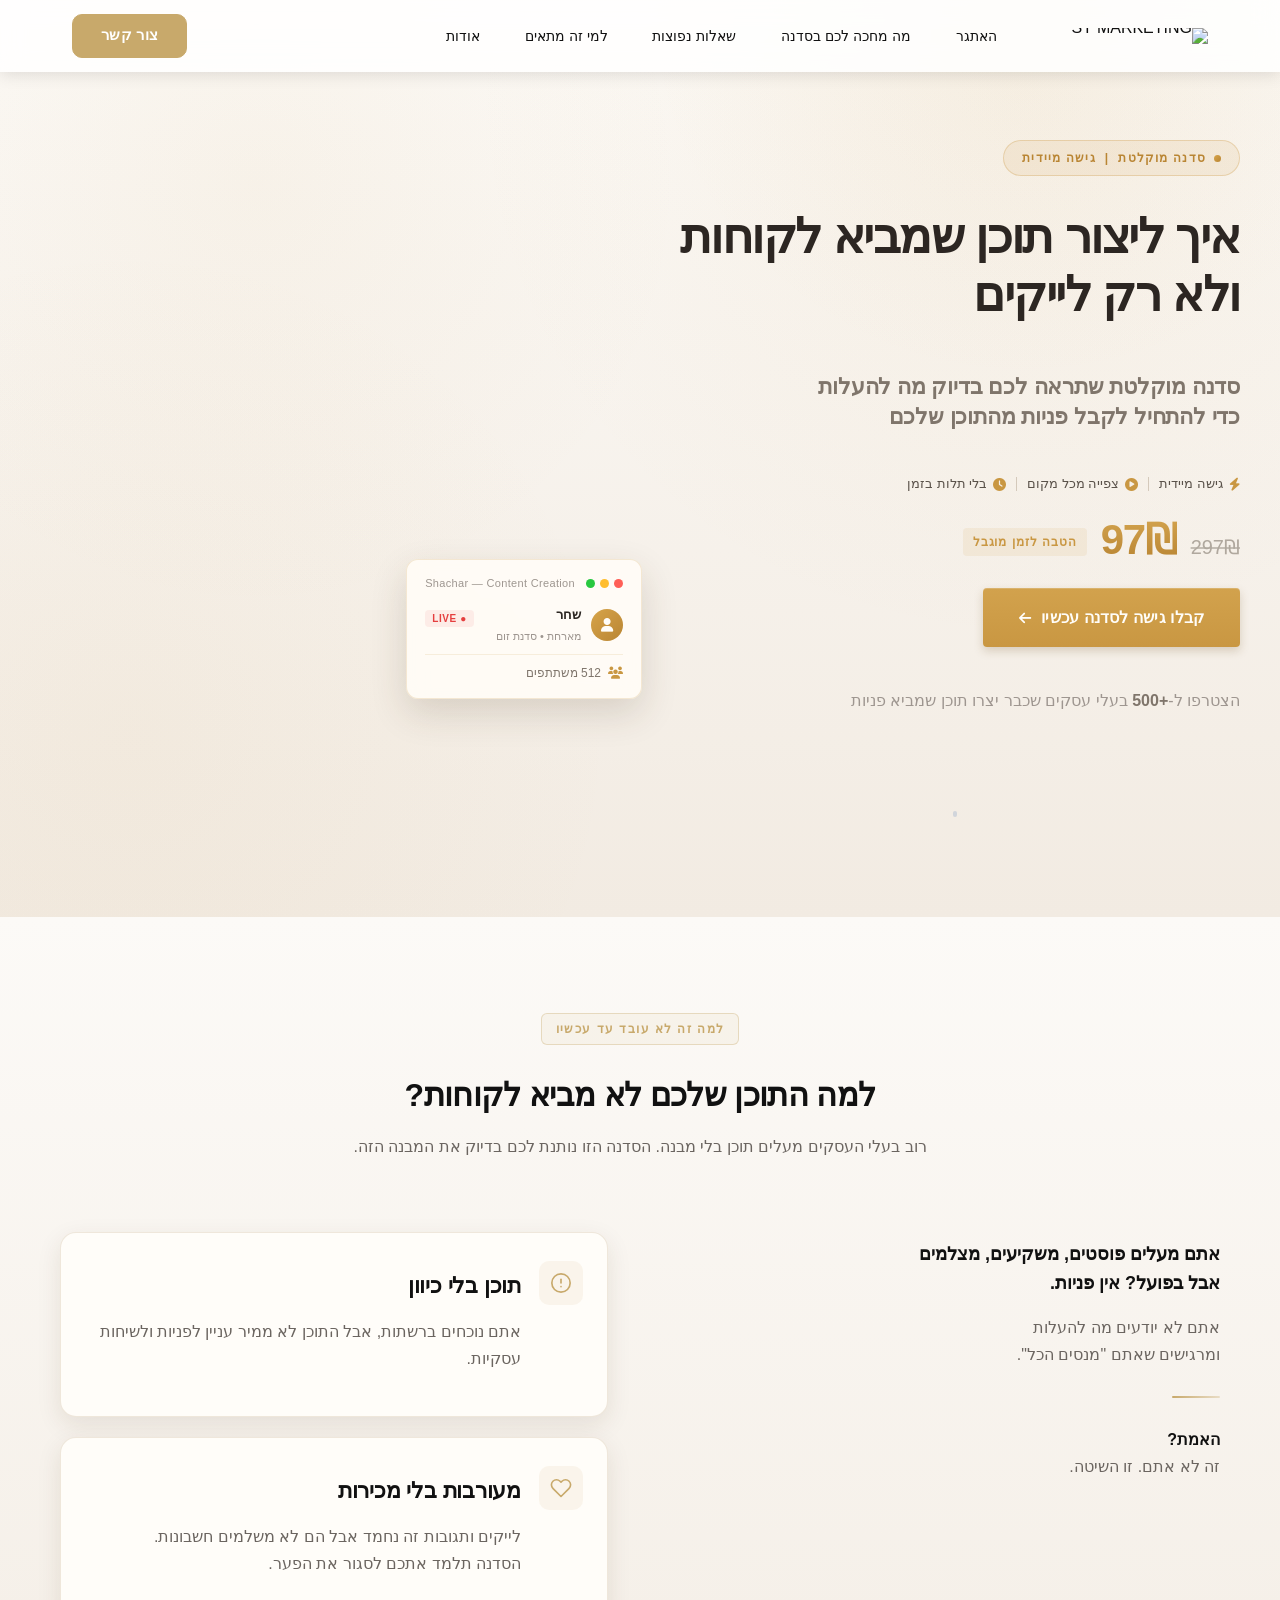
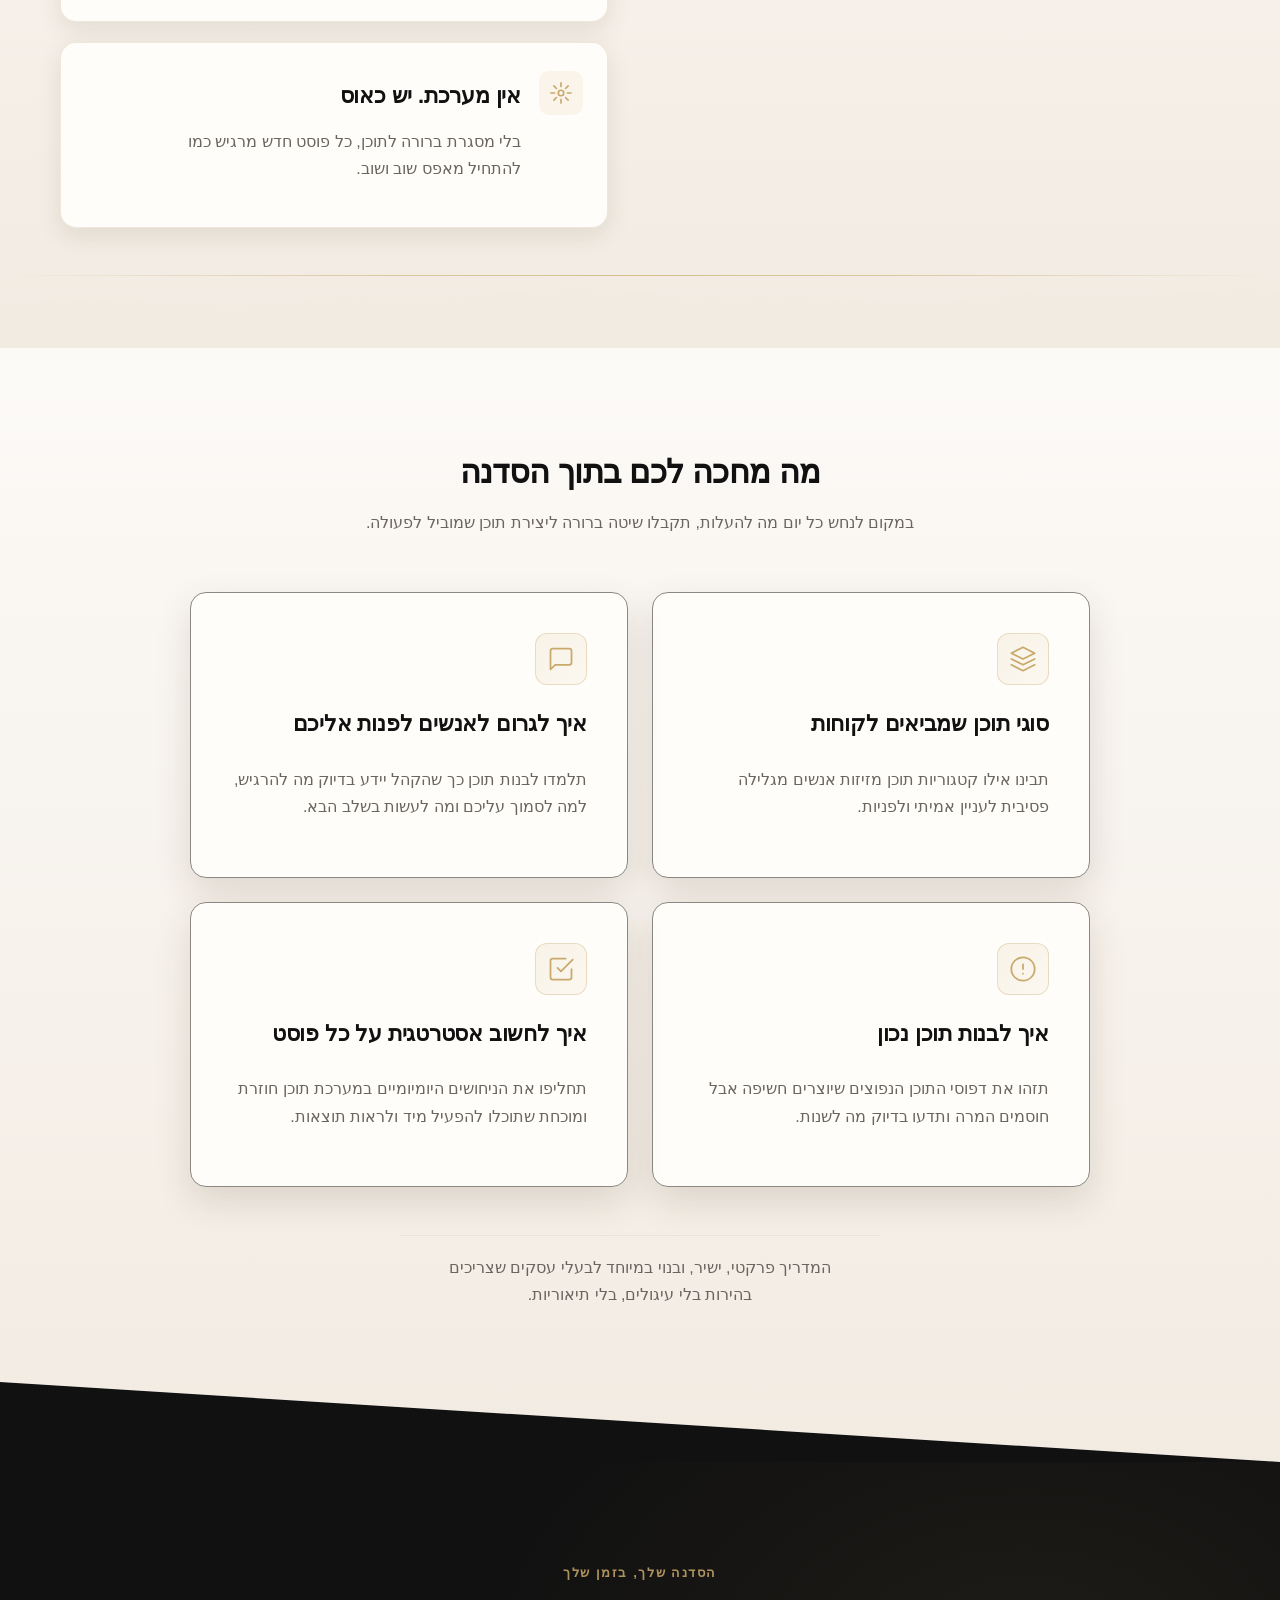
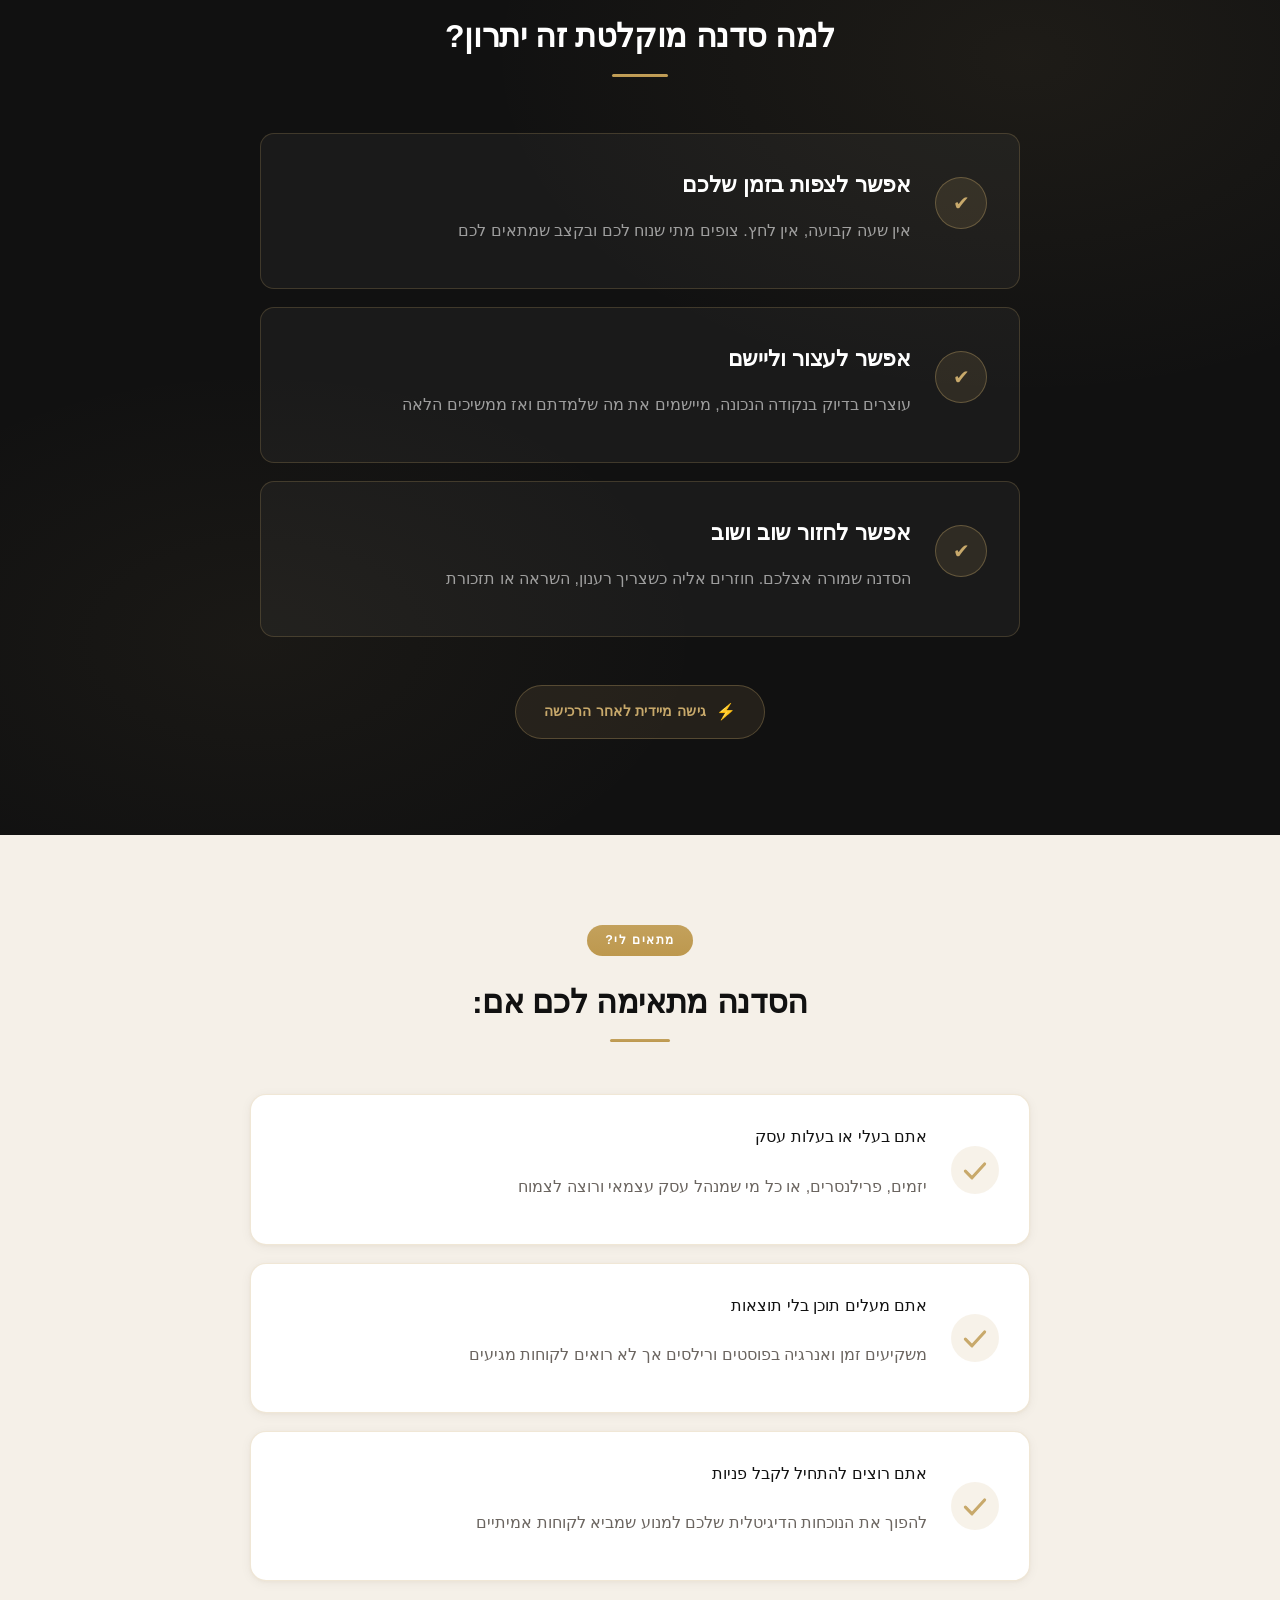
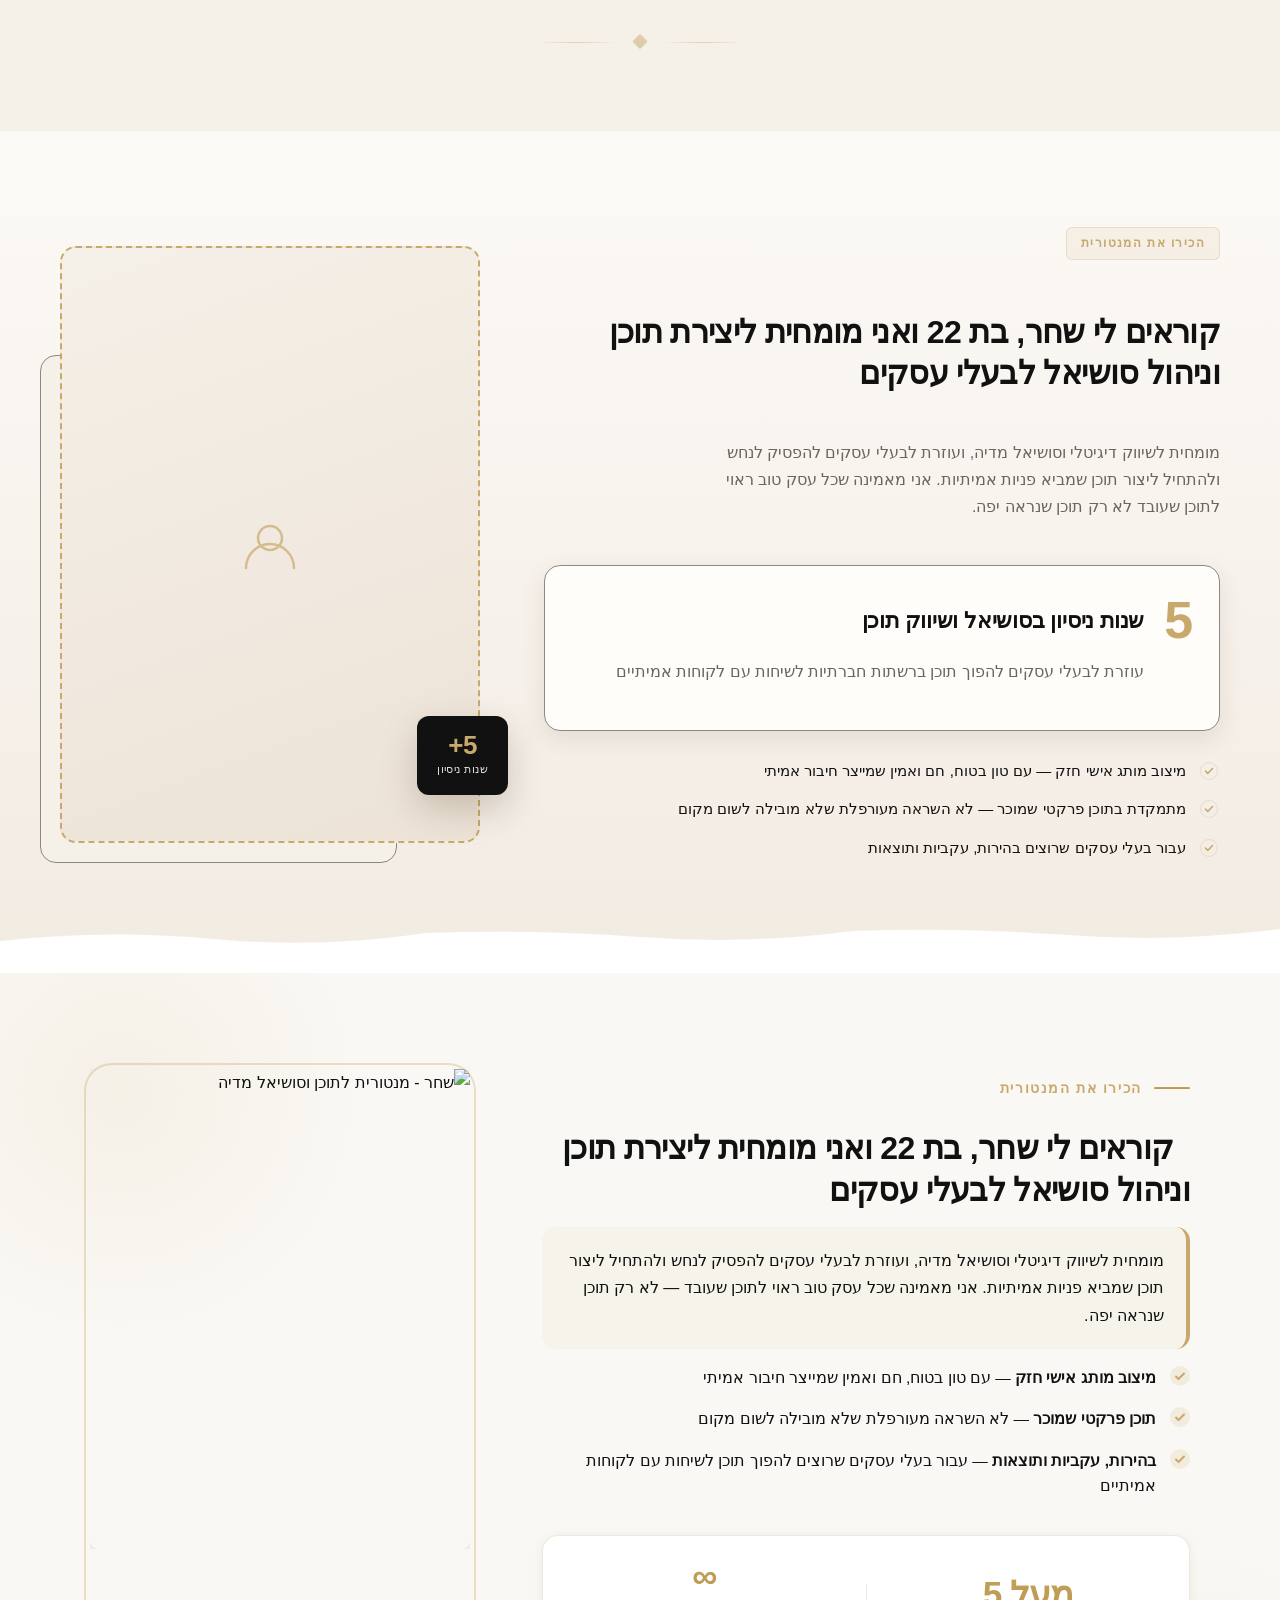
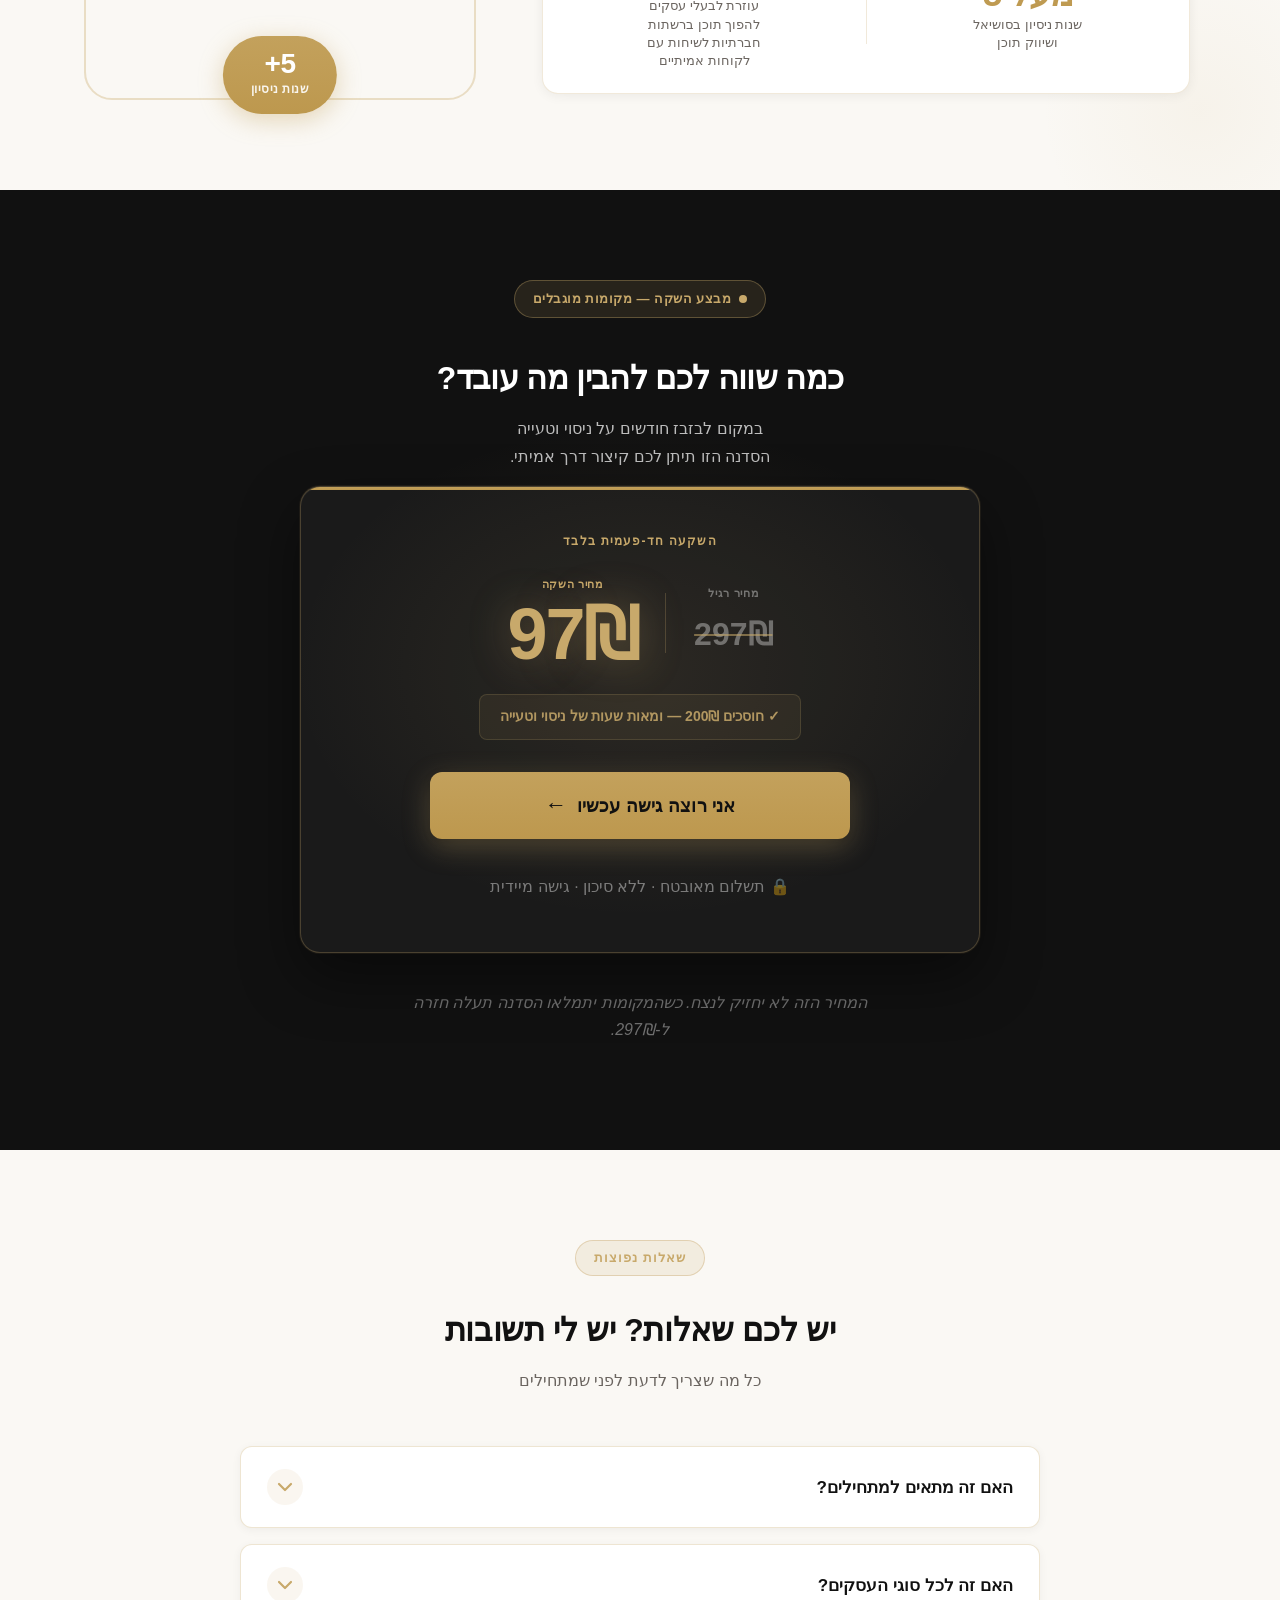
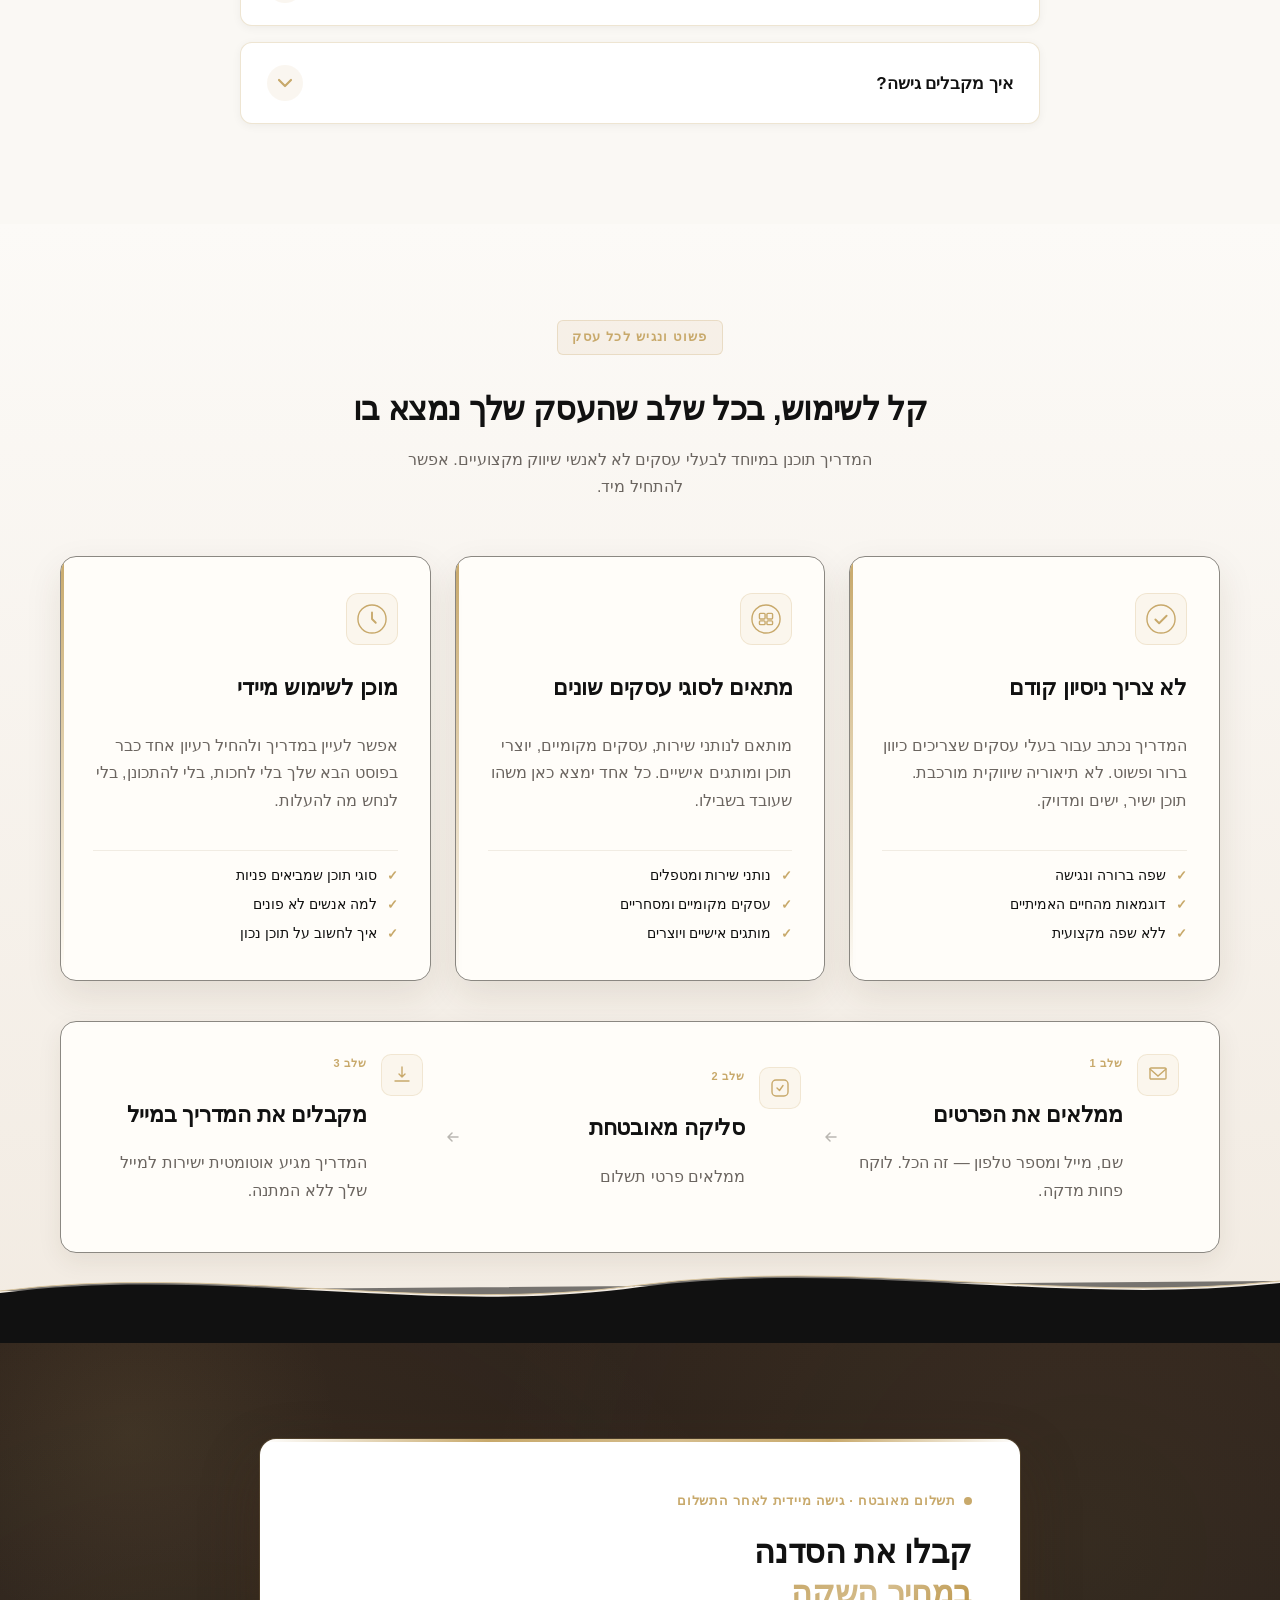
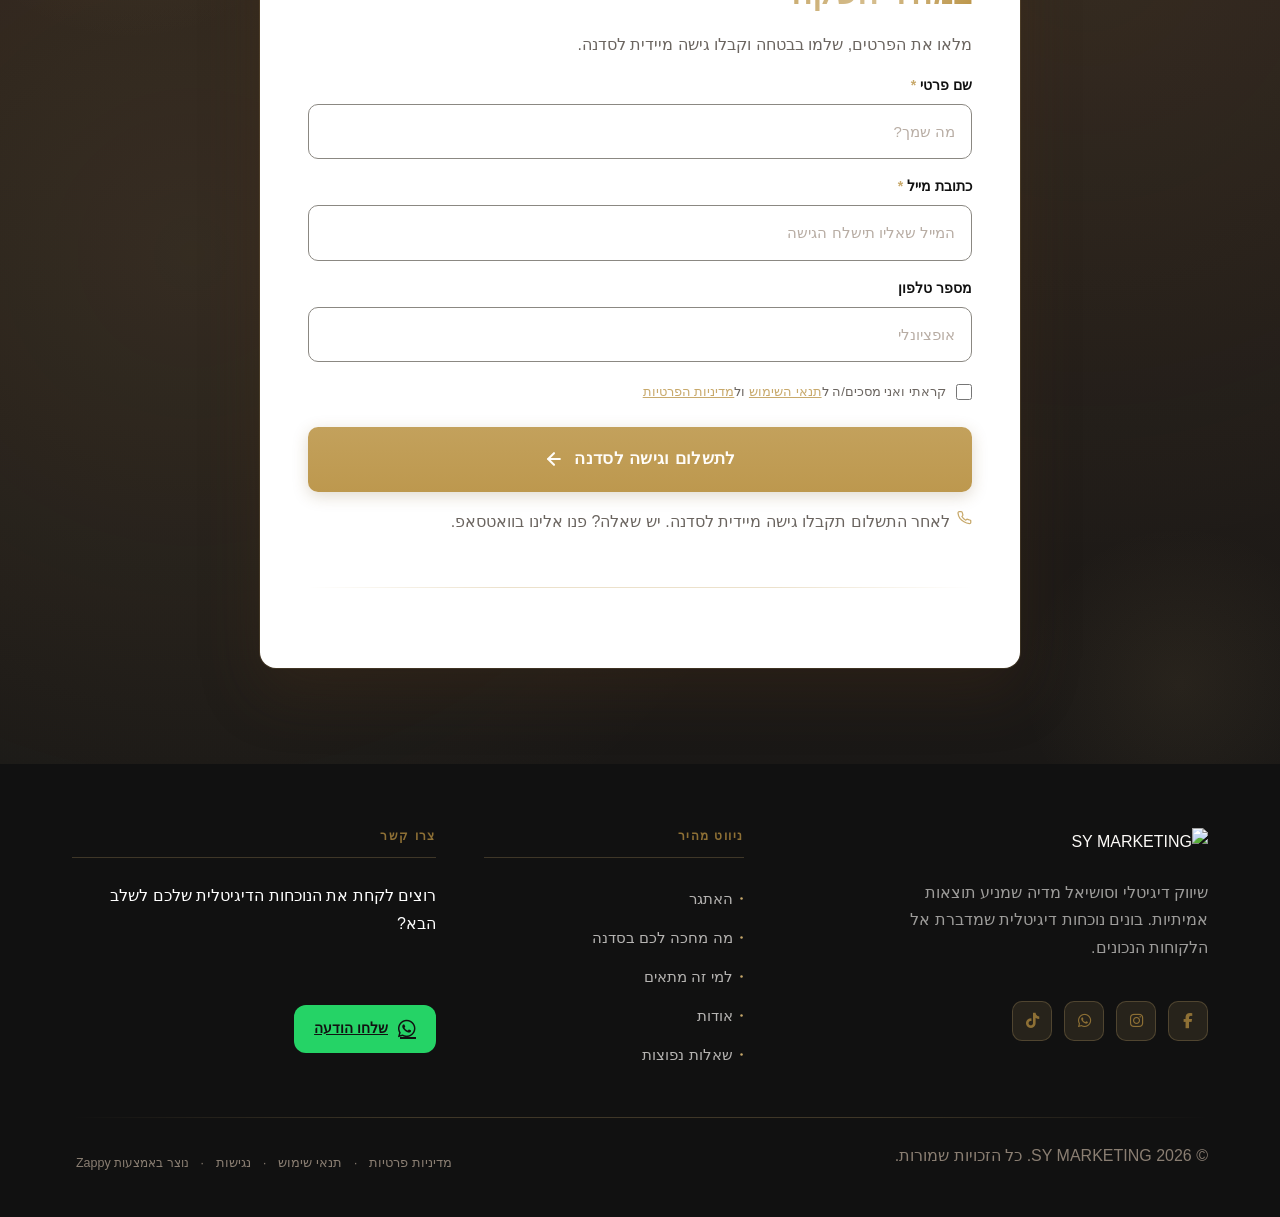
==== commit 46c5c908: "Incremental sync: 1 page(s) — update_text" ====
--- a/index.html
+++ b/index.html
@@ -1201,7 +1201,7 @@
       <div class="about-mentor-image-wrapper">
         <div data-zappy-zoom-wrapper="true" data-element-id="img-1776689427338-ofxftyztf" data-element-type="image" data-zappy-zoom-wrapper-width="600px" data-zappy-zoom-wrapper-height="480px" data-zappy-zoom-wrapper-width-mode="px" style="position: relative !important; overflow: hidden !important; width: 600px !important; max-width: 100% !important; margin-left: auto !important; margin-right: auto !important; height: 480px !important; display: block !important;" data-zappy-zoom-clip="true" data-zappy-wrapper-margins-applied="true"><img src="/assets/image-1776689446396-5vn9p5.webp?v=1776689448524" alt="שחר - מנטורית לתוכן וסושיאל מדיה" class="about-mentor-photo" data-placeholder="about-mentor-portrait" data-context="Young professional woman, 22 years old, confident warm smile, content creator and social media expert, modern clean background, professional portrait photography" data-zappy-editable-image="true" data-element-type="image" data-element-id="img-1776689427338-ofxftyztf" style="border-radius: 8px; object-position: 50% 50% !important; object-fit: cover !important; width: 100% !important; height: 100% !important; max-width: none !important; display: block !important; margin: 0px !important; left: 0% !important; top: 0% !important; max-height: none !important;" data-zappy-object-position="50% 50%" data-zappy-zoom="1"></div>
         <div class="about-mentor-image-badge">
-          <span class="about-mentor-badge-number">5</span>
+          <span class="about-mentor-badge-number" style="">5+</span>
           <span class="about-mentor-badge-label">שנות ניסיון</span>
         </div>
       </div>
@@ -1261,13 +1261,15 @@
 
       <div class="about-mentor-stat-strip">
         <div class="about-mentor-stat">
-          <span class="about-mentor-stat-number">5</span>
+          <span class="about-mentor-stat-number" style="">מעל 5</span>
           <span class="about-mentor-stat-desc">שנות ניסיון בסושיאל ושיווק תוכן</span>
         </div>
         <div class="about-mentor-stat-divider" aria-hidden="true"></div>
         <div class="about-mentor-stat">
           <span class="about-mentor-stat-number">∞</span>
-          <span class="about-mentor-stat-desc">עסקים שהפסיקו לנחש והתחילו לצמוח</span>
+          <span class="about-mentor-stat-desc" style="">
+
+עוזרת לבעלי עסקים להפוך תוכן ברשתות חברתיות לשיחות עם לקוחות אמיתיים</span>
         </div>
       </div>
 
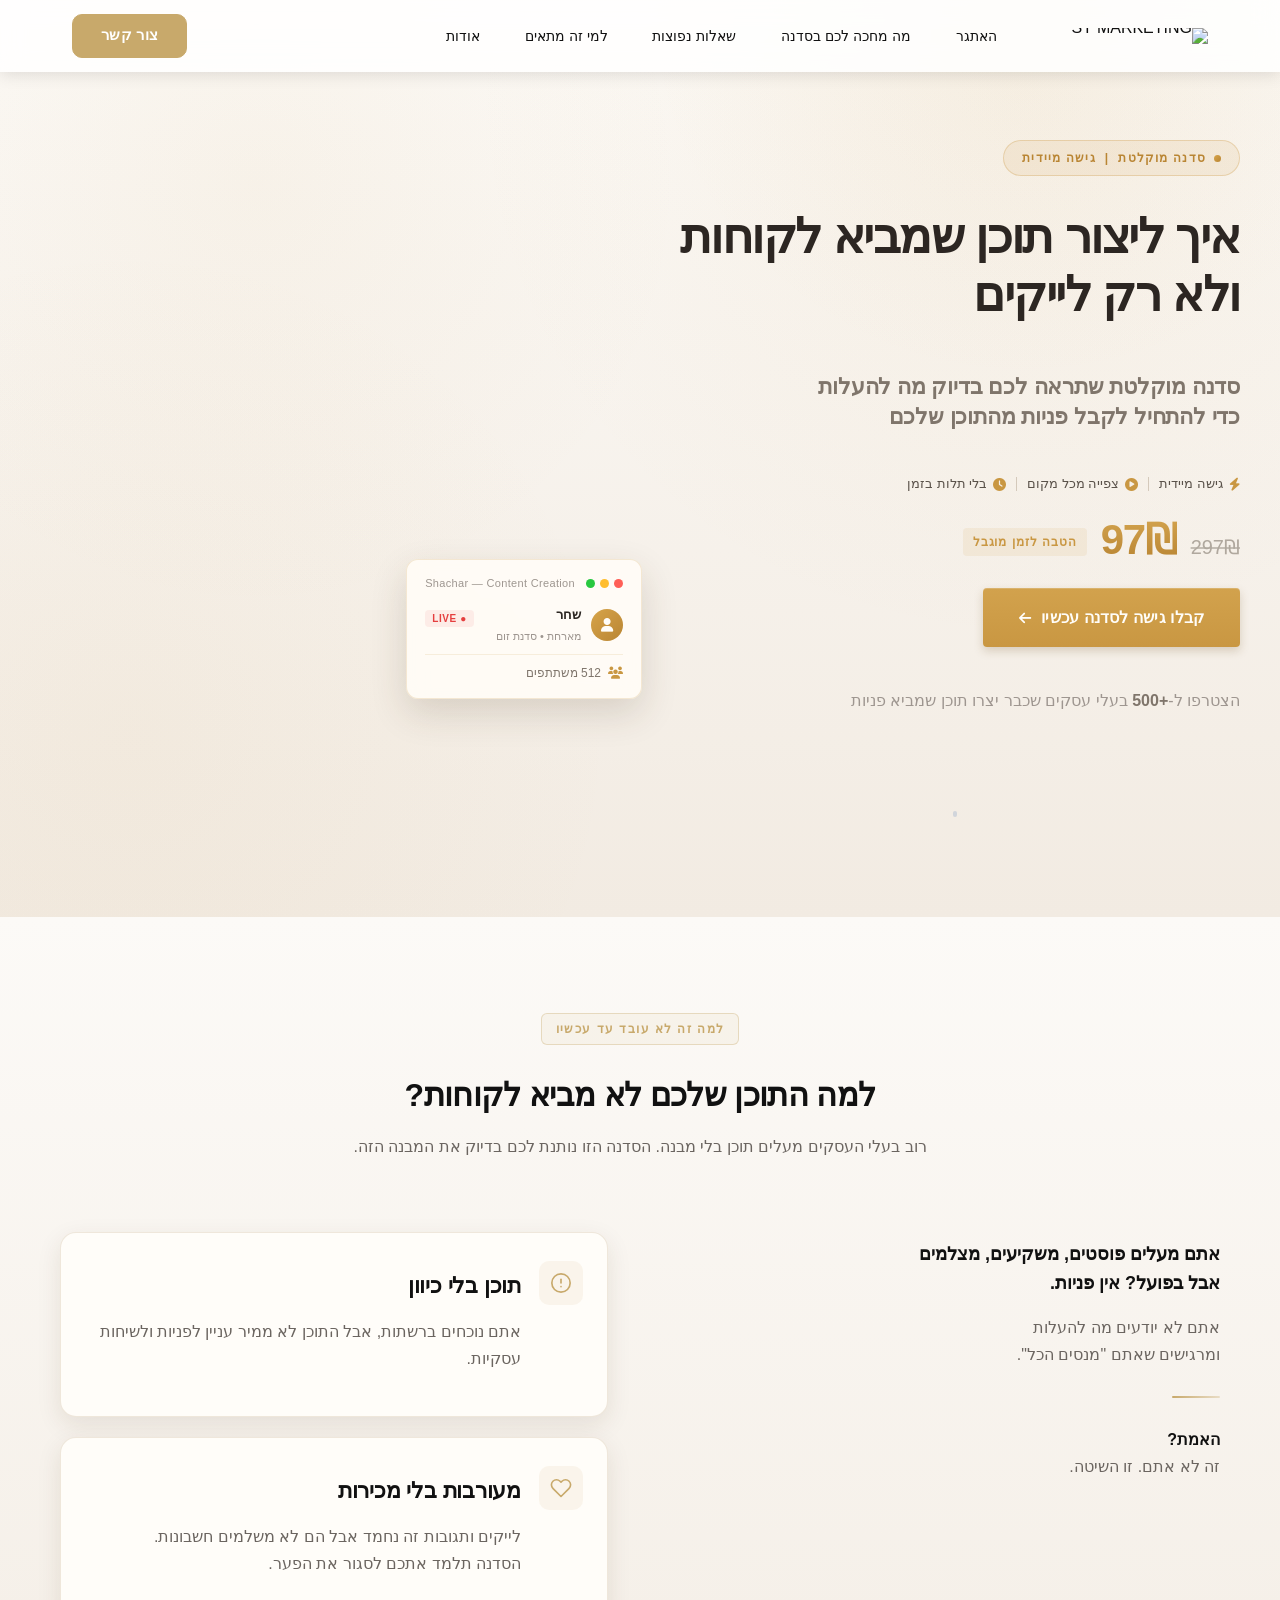
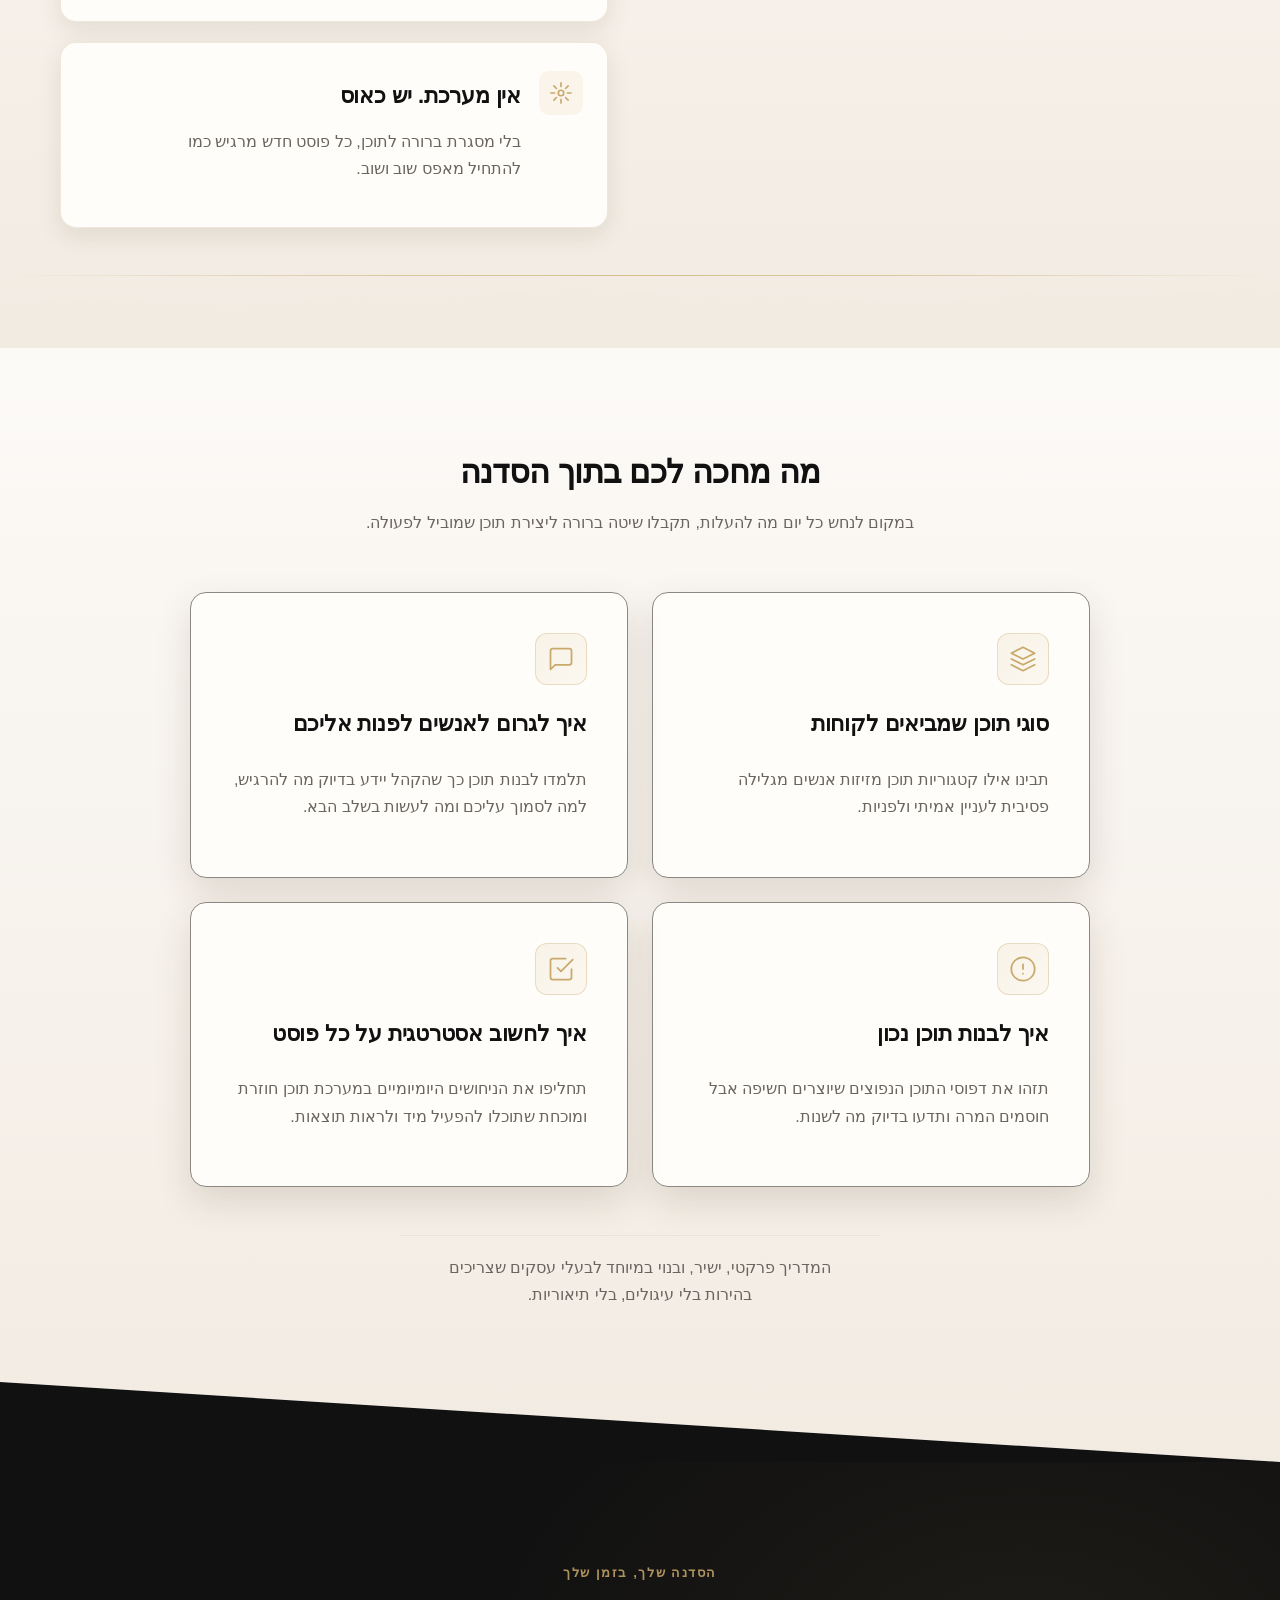
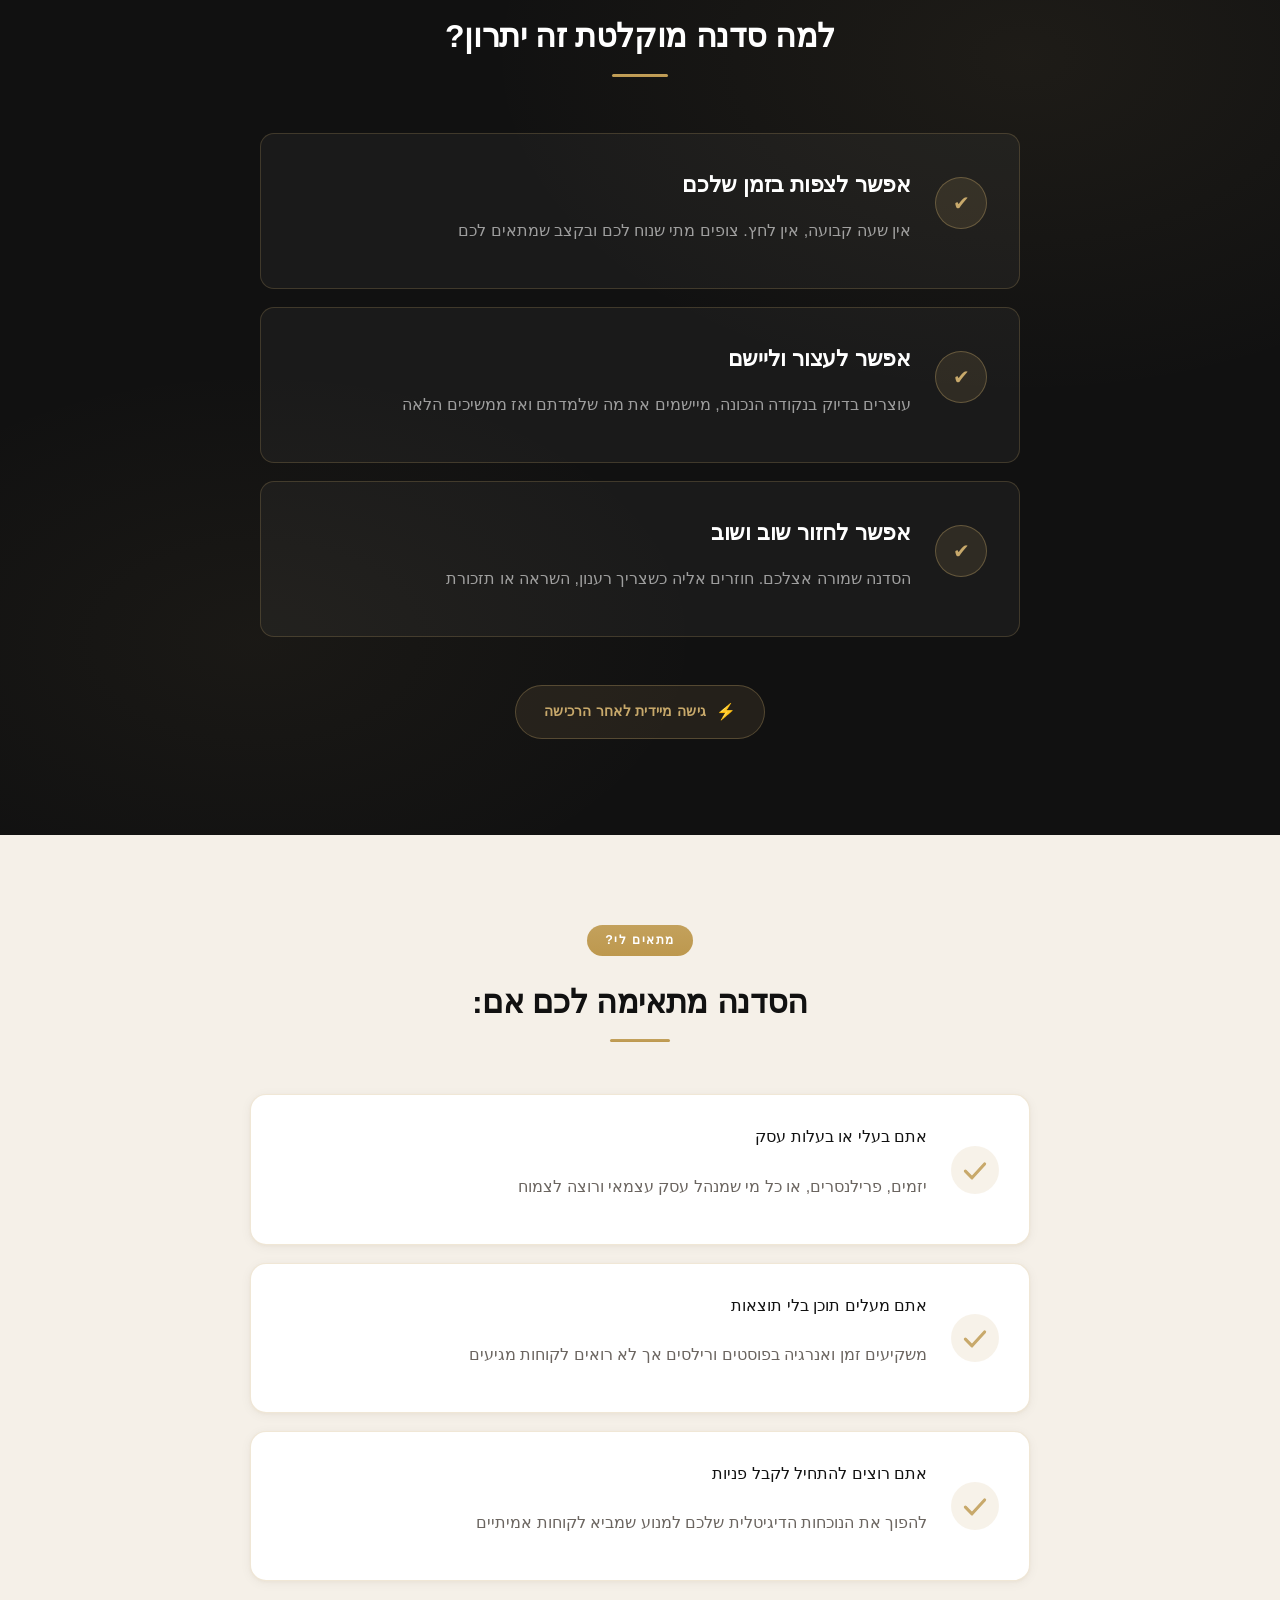
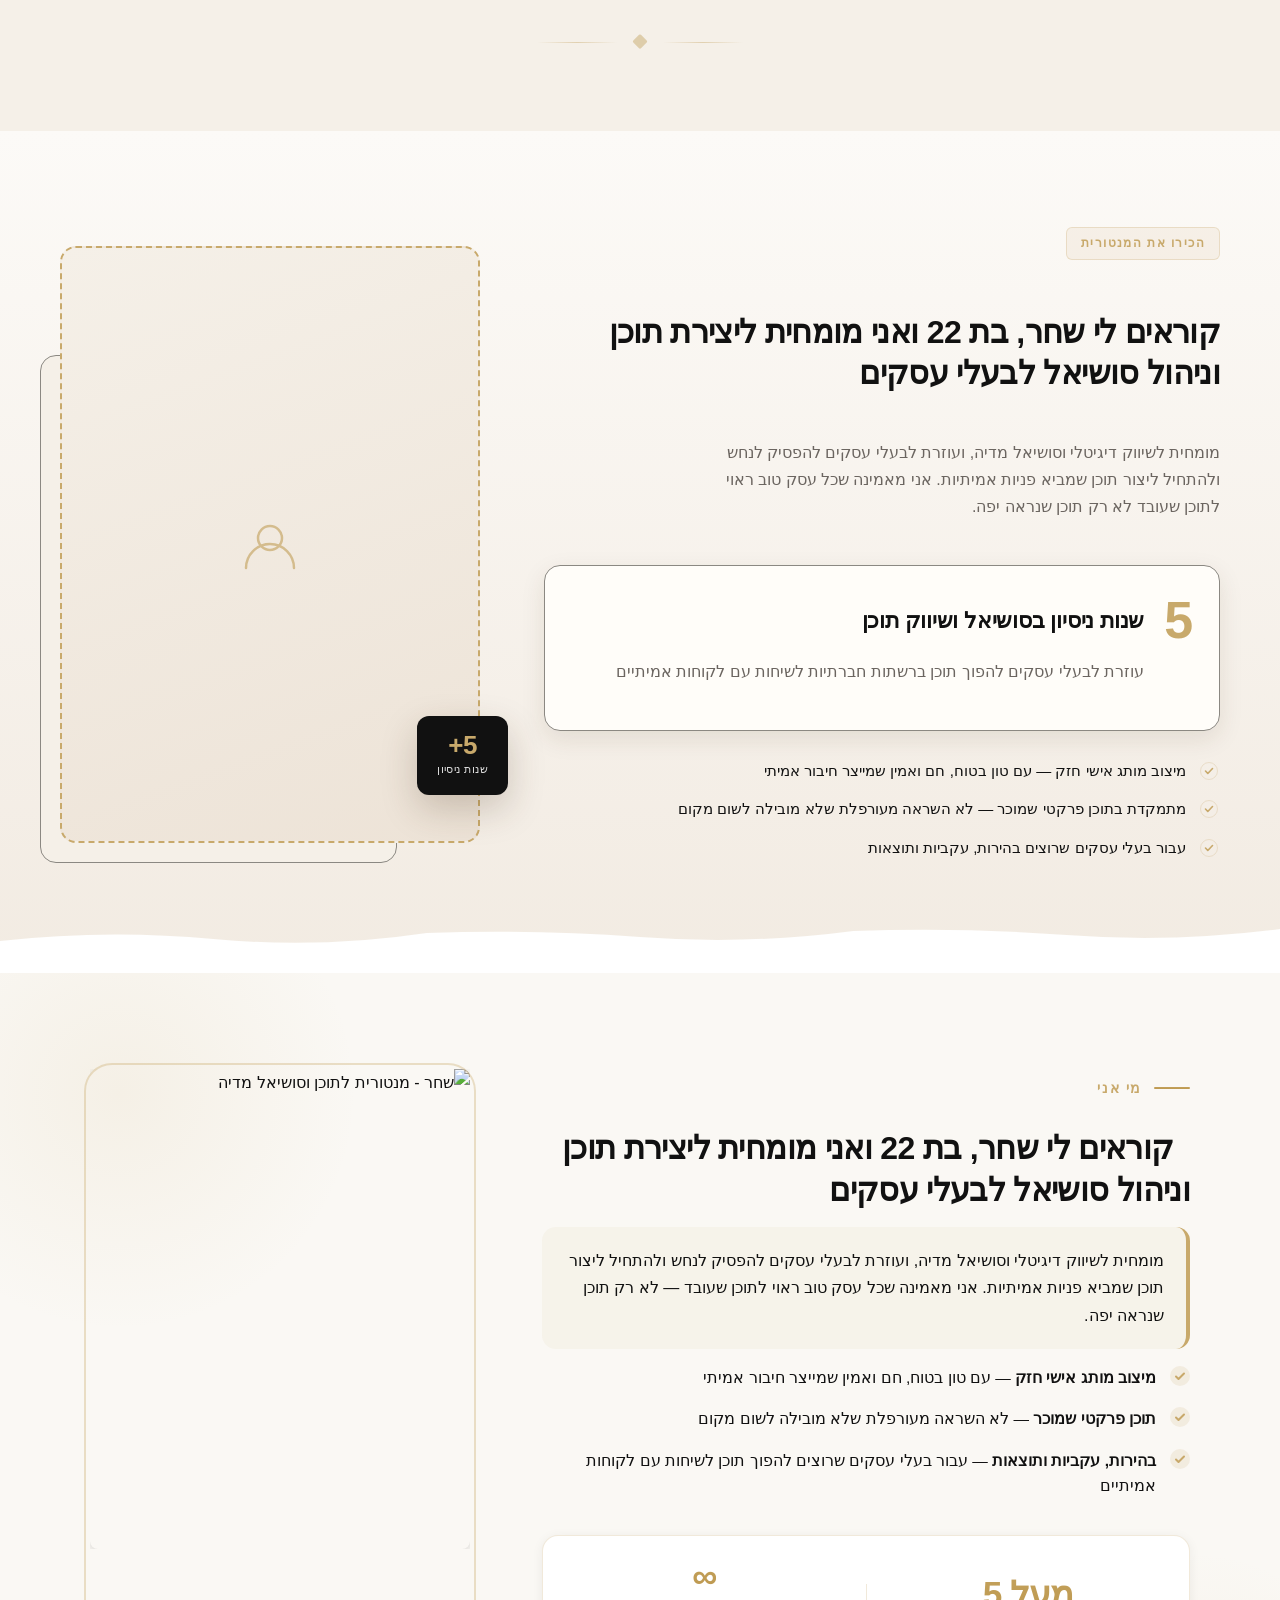
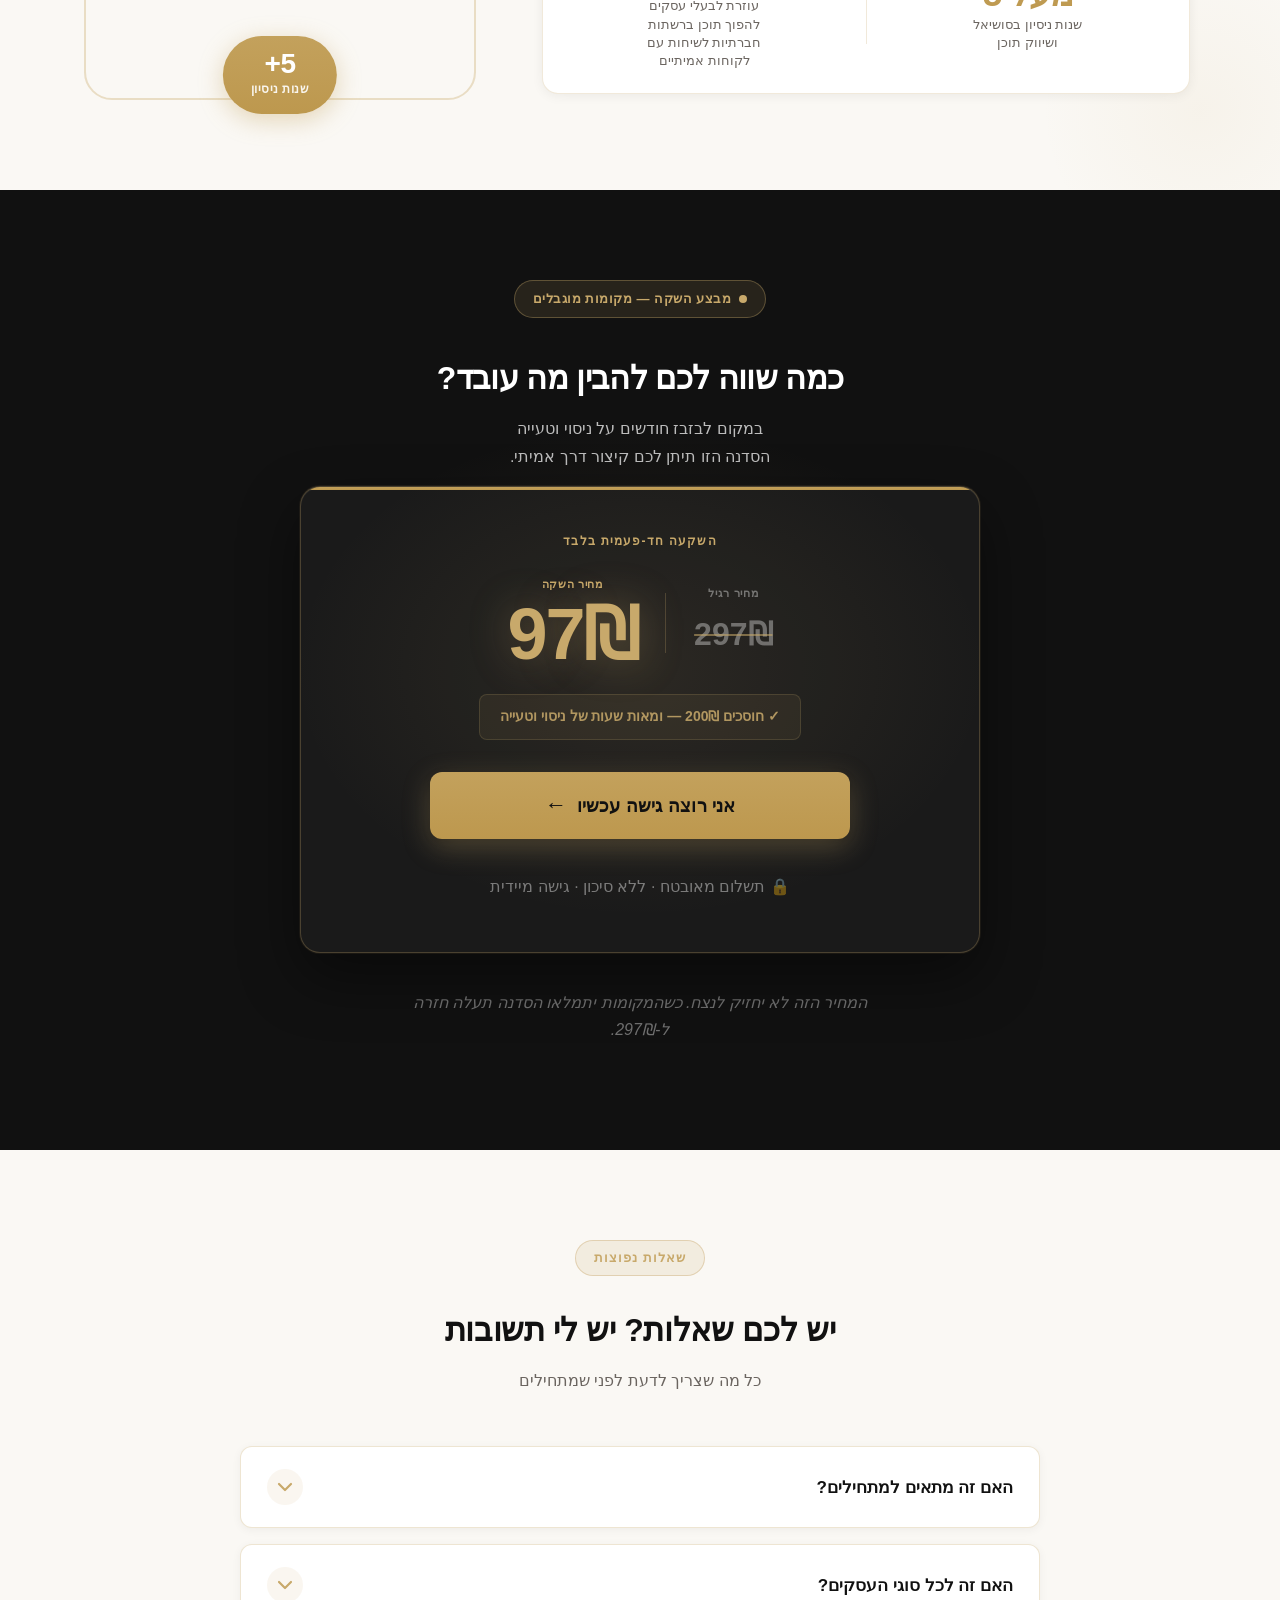
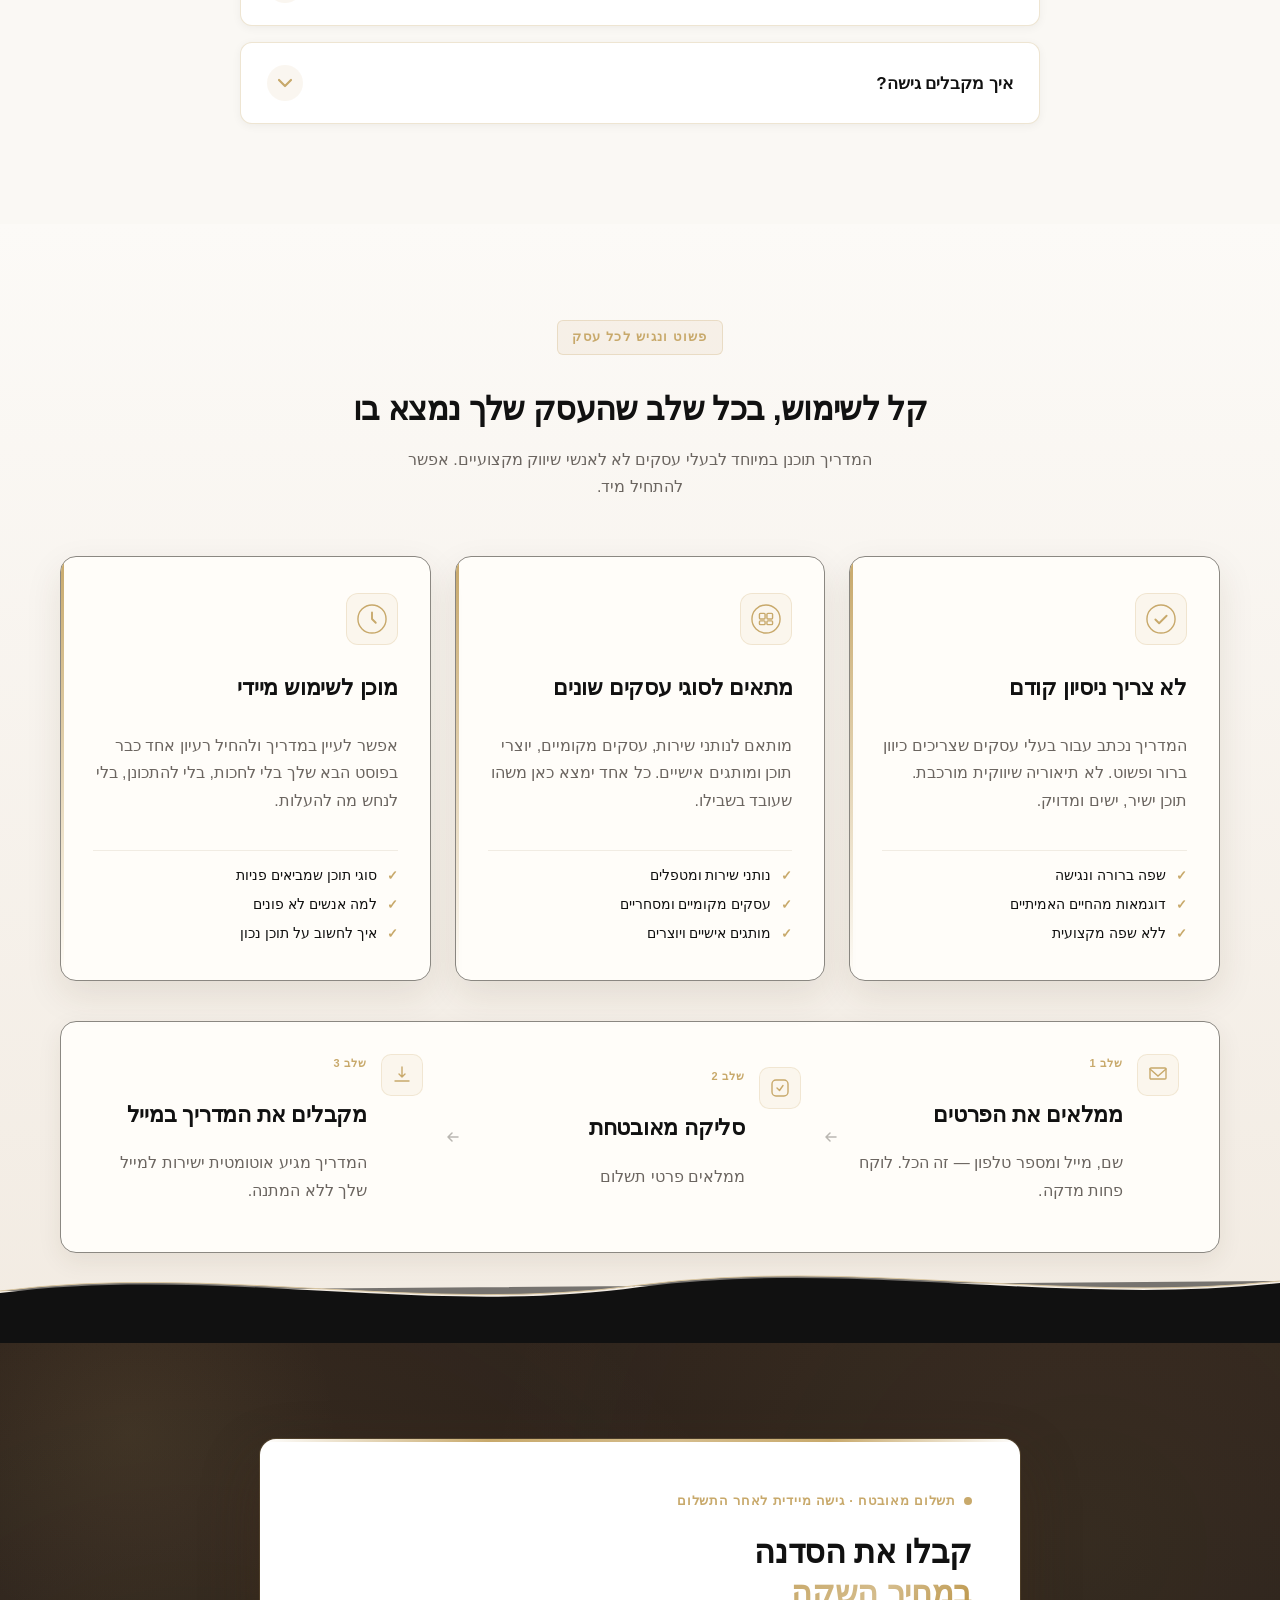
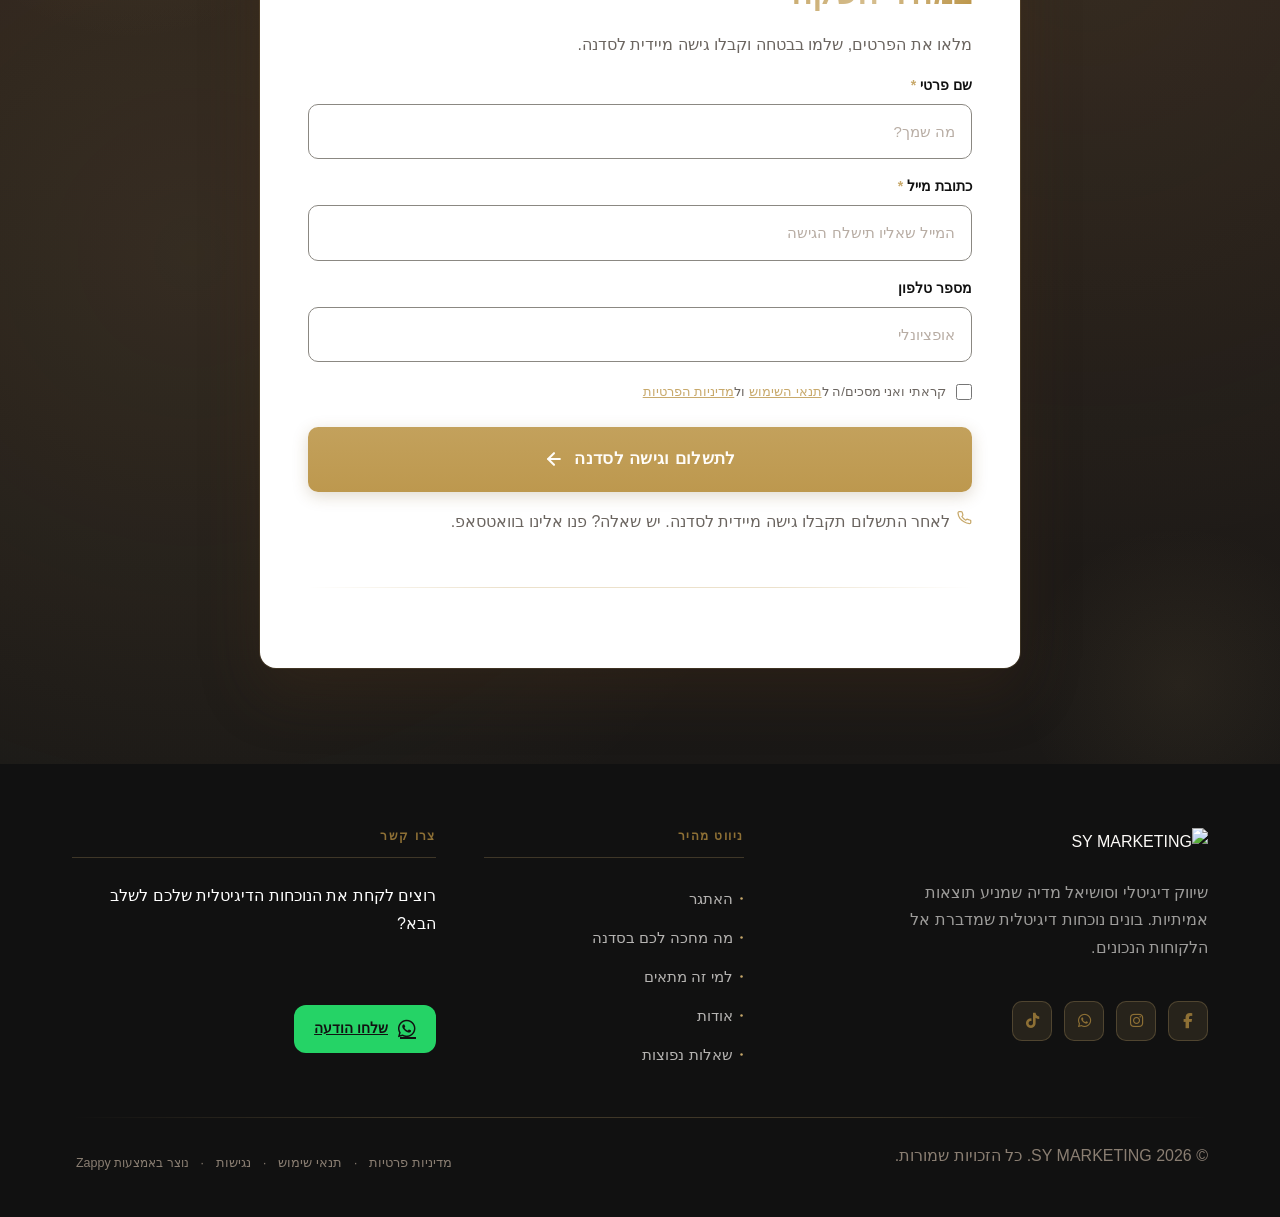
==== commit 433ce281: "Incremental sync: 1 page(s) — insert_element, delete_element" ====
--- a/index.html
+++ b/index.html
@@ -1208,11 +1208,11 @@
     </div>
 
     <!-- Content Column (Right) -->
-    <div class="about-mentor-content-col">
-
-      <div class="about-mentor-eyebrow">
+    <div class="about-mentor-content-col"><div class="zappy-inserted-element" id="zappy-element-1776689581089-16iiy0hoe" data-element-id="zappy-element-1776689581089-16iiy0hoe" data-element-type="paragraph" data-zappy-newly-inserted="true" style="width: 100%;"></div>
+
+      <div class="about-mentor-eyebrow" style="">
         <span class="about-mentor-eyebrow-line"></span>
-        <span class="about-mentor-eyebrow-text">הכירו את המנטורית</span>
+        <span class="about-mentor-eyebrow-text">מי אני</span>
       </div>
 
       <h2 class="about-mentor-heading" id="about-mentor-heading" style="">&nbsp; קוראים לי שחר, בת 22 ואני מומחית ליצירת תוכן וניהול סושיאל לבעלי עסקים&nbsp;&nbsp;</h2>
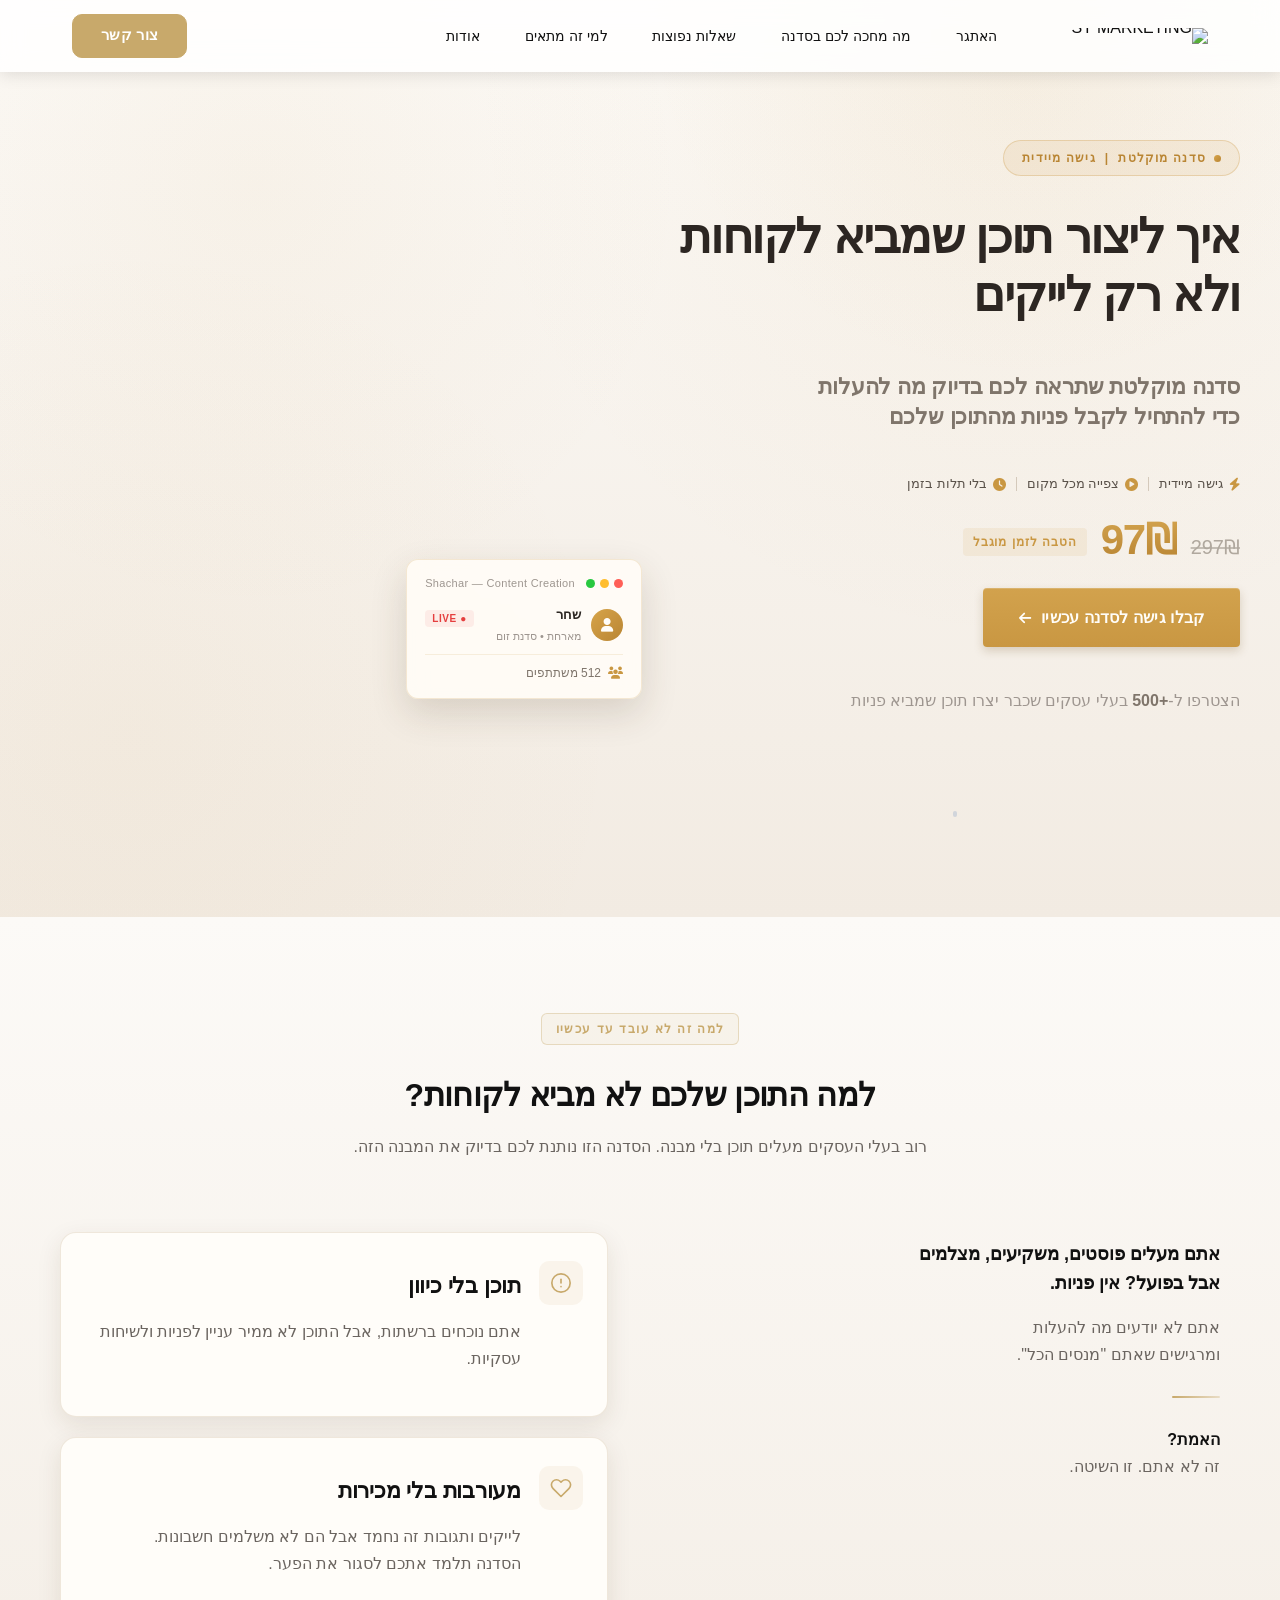
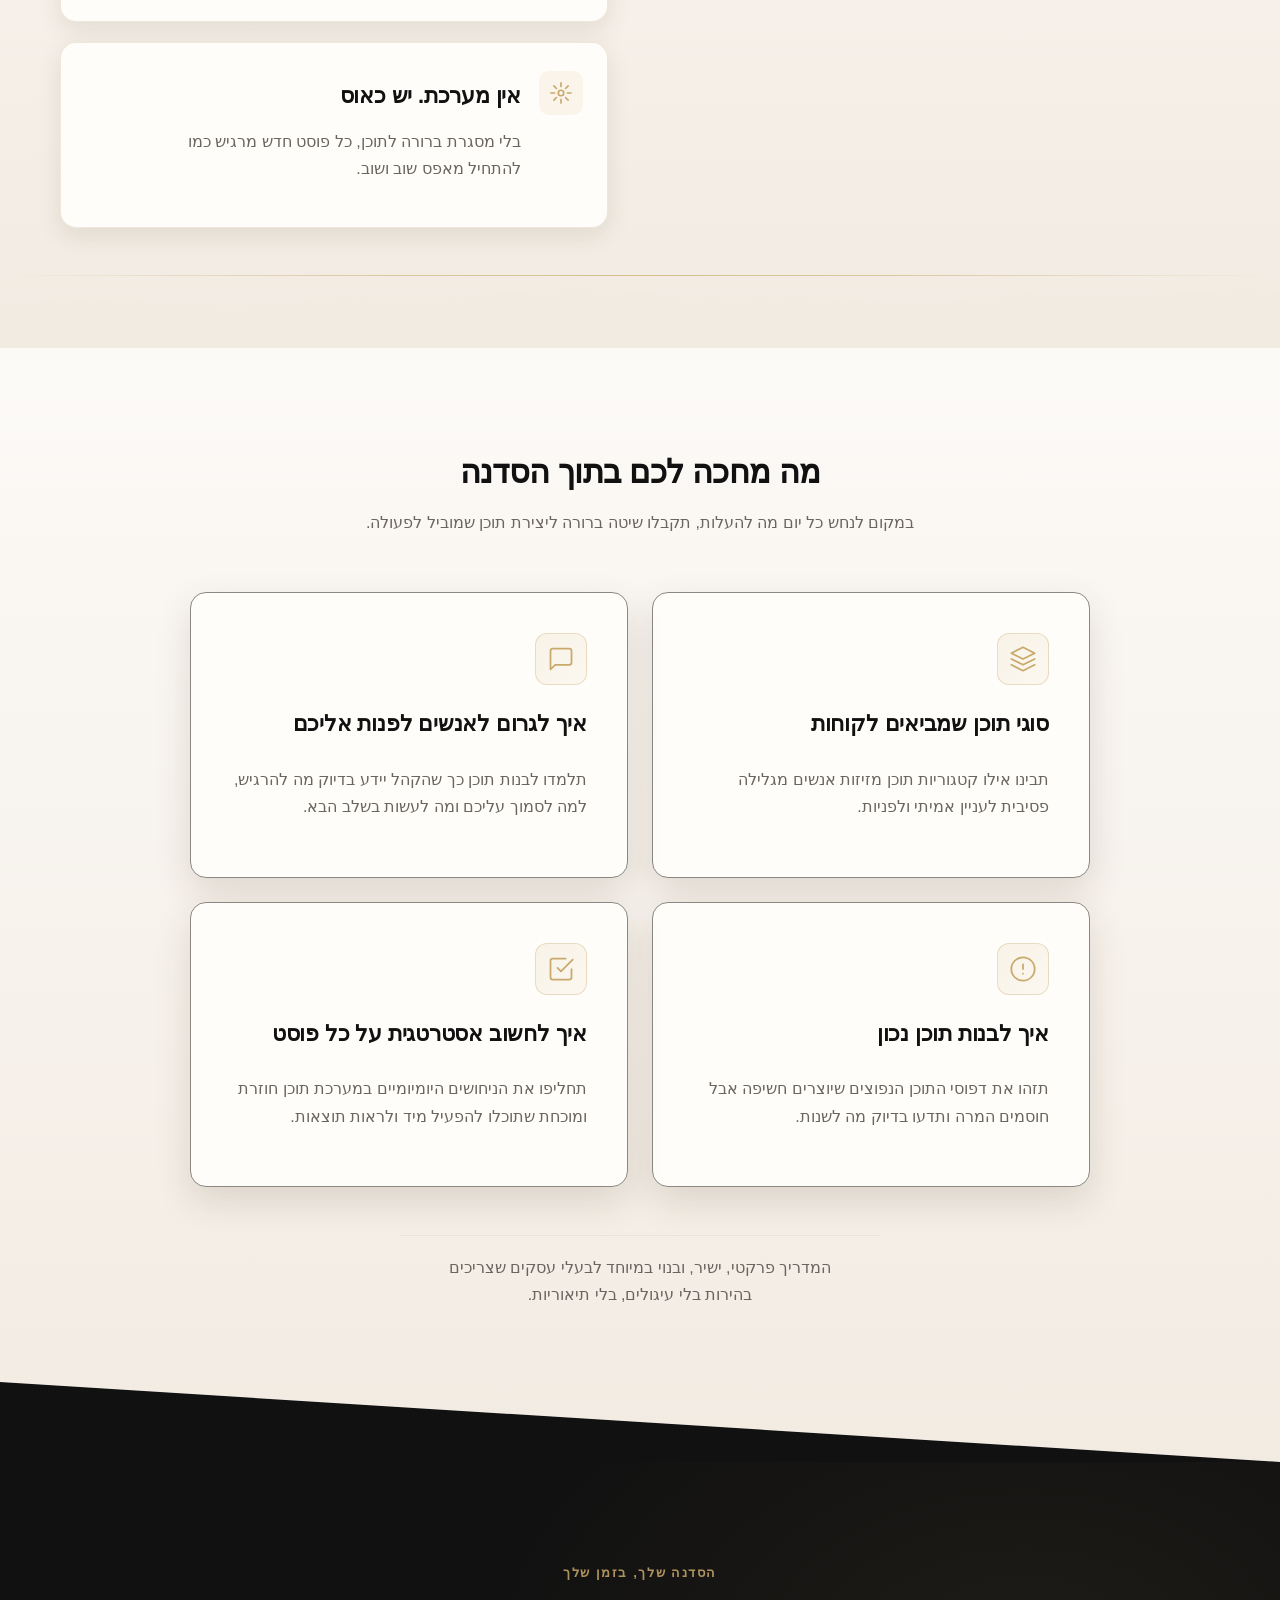
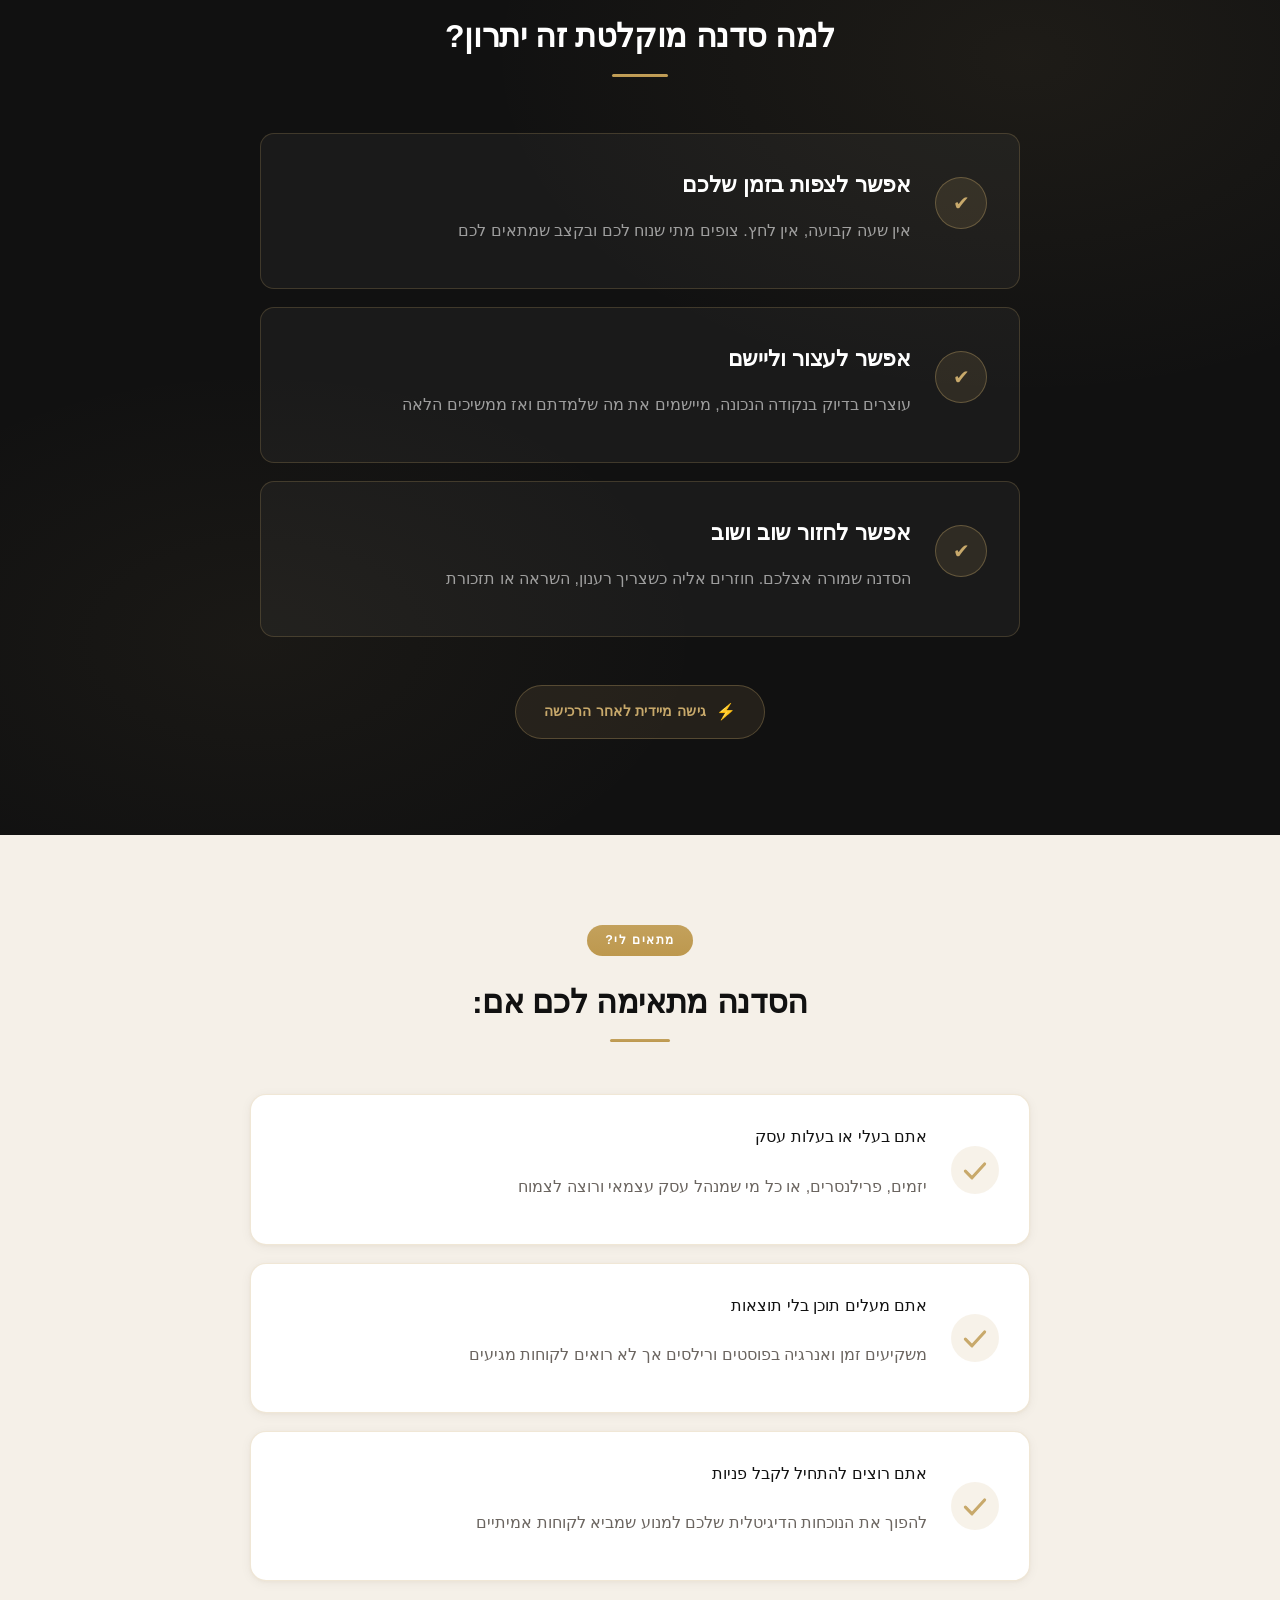
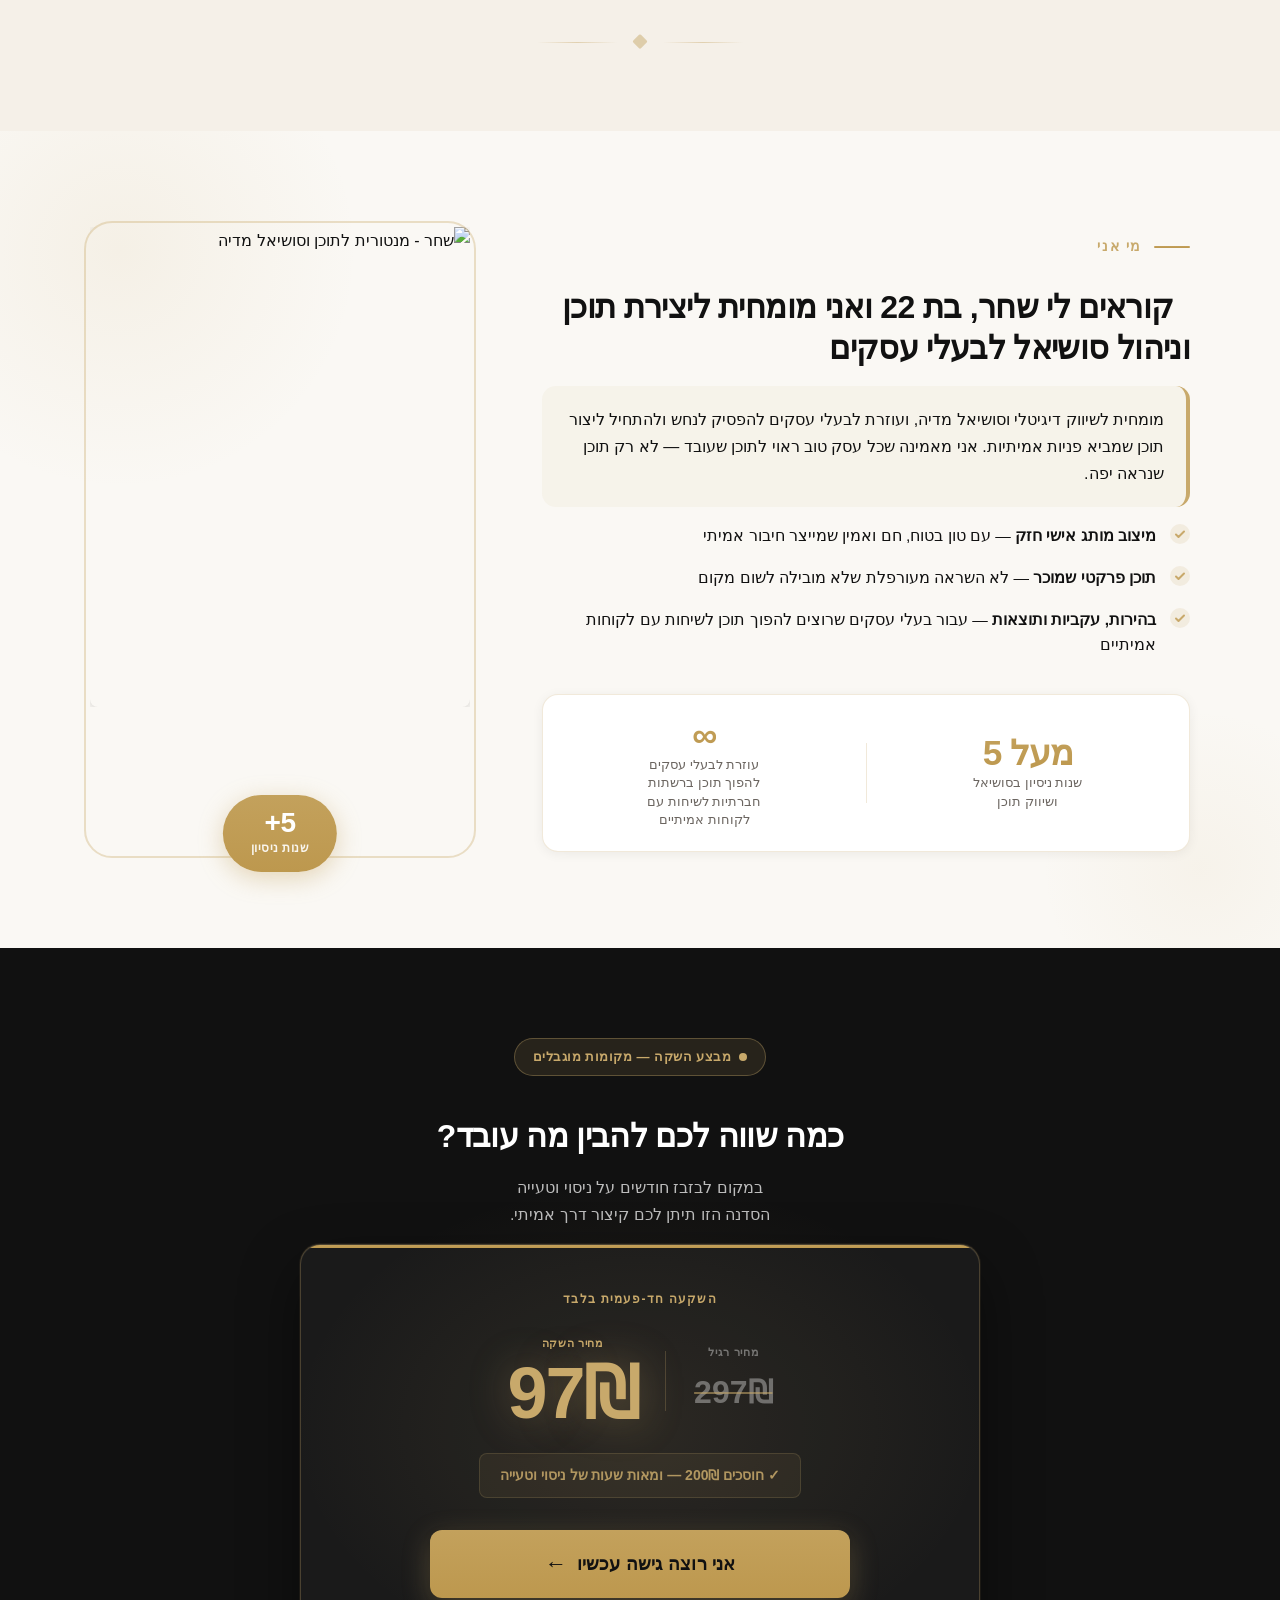
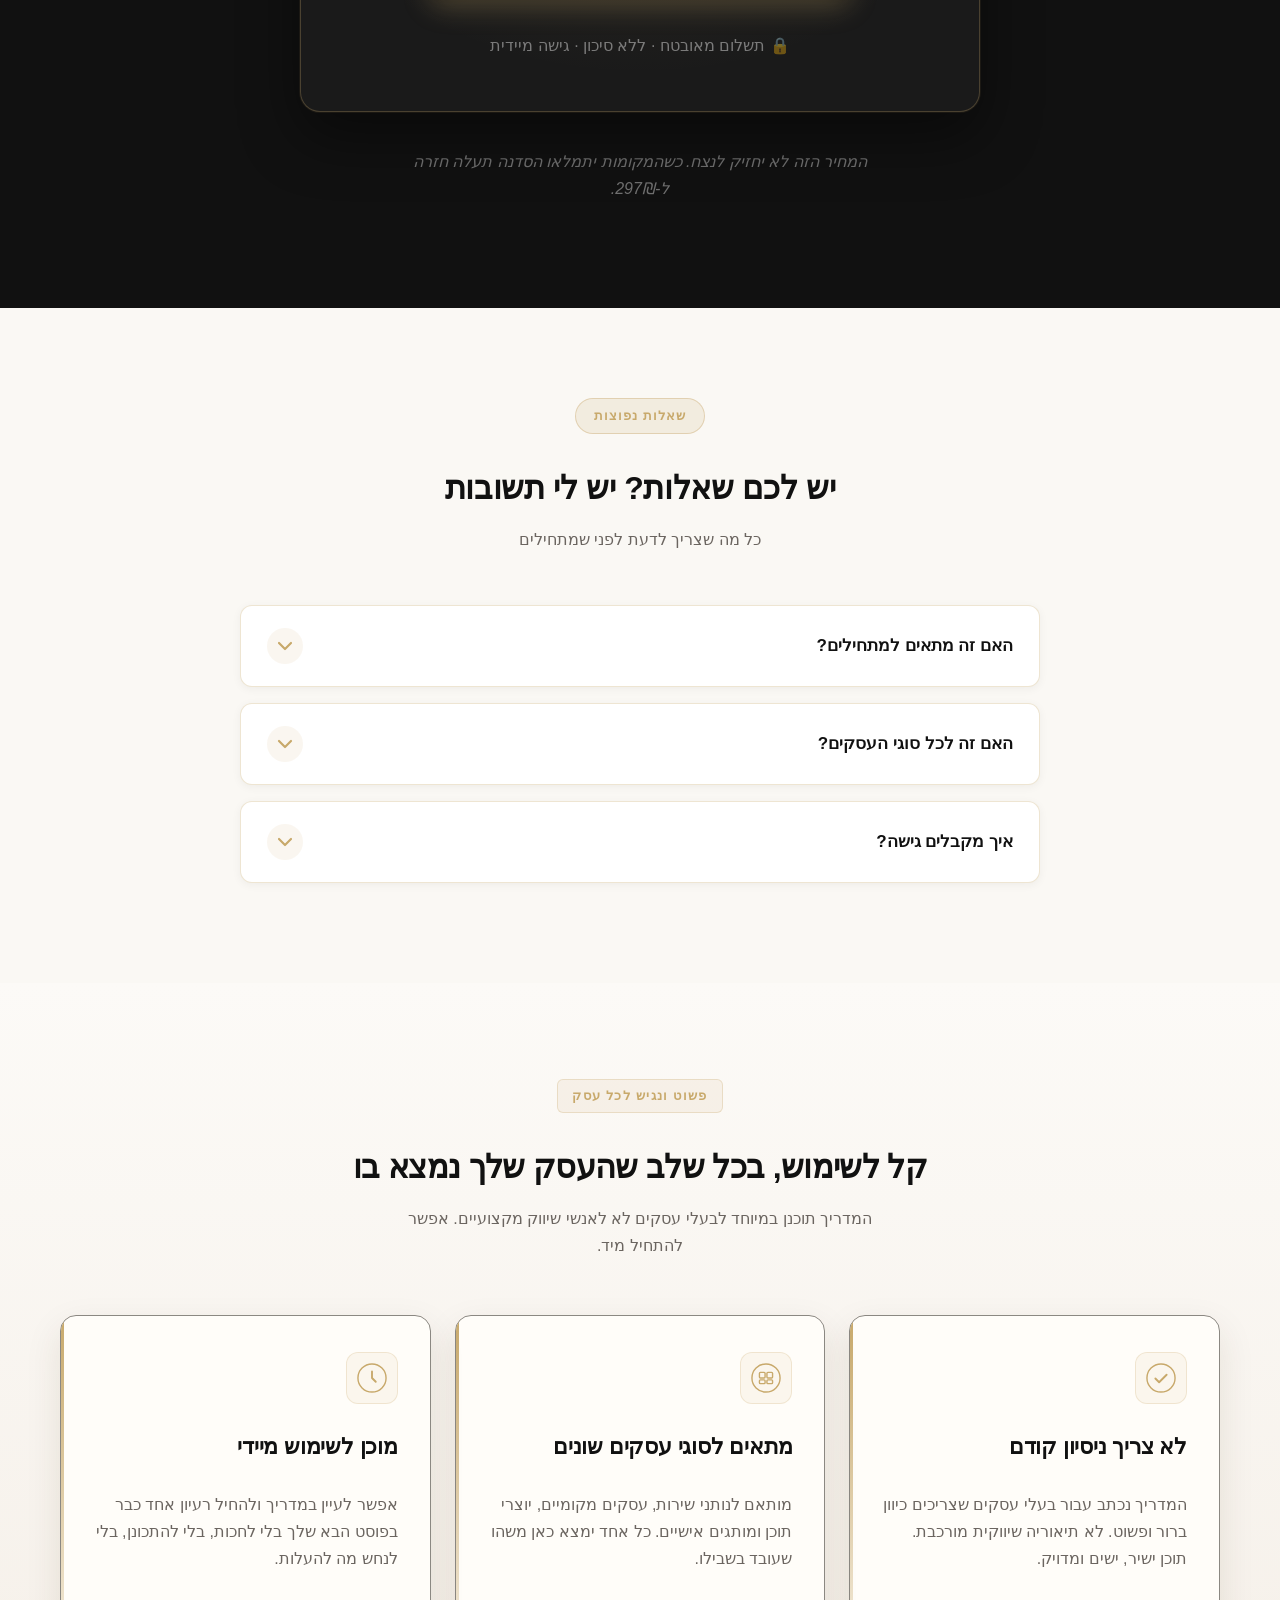
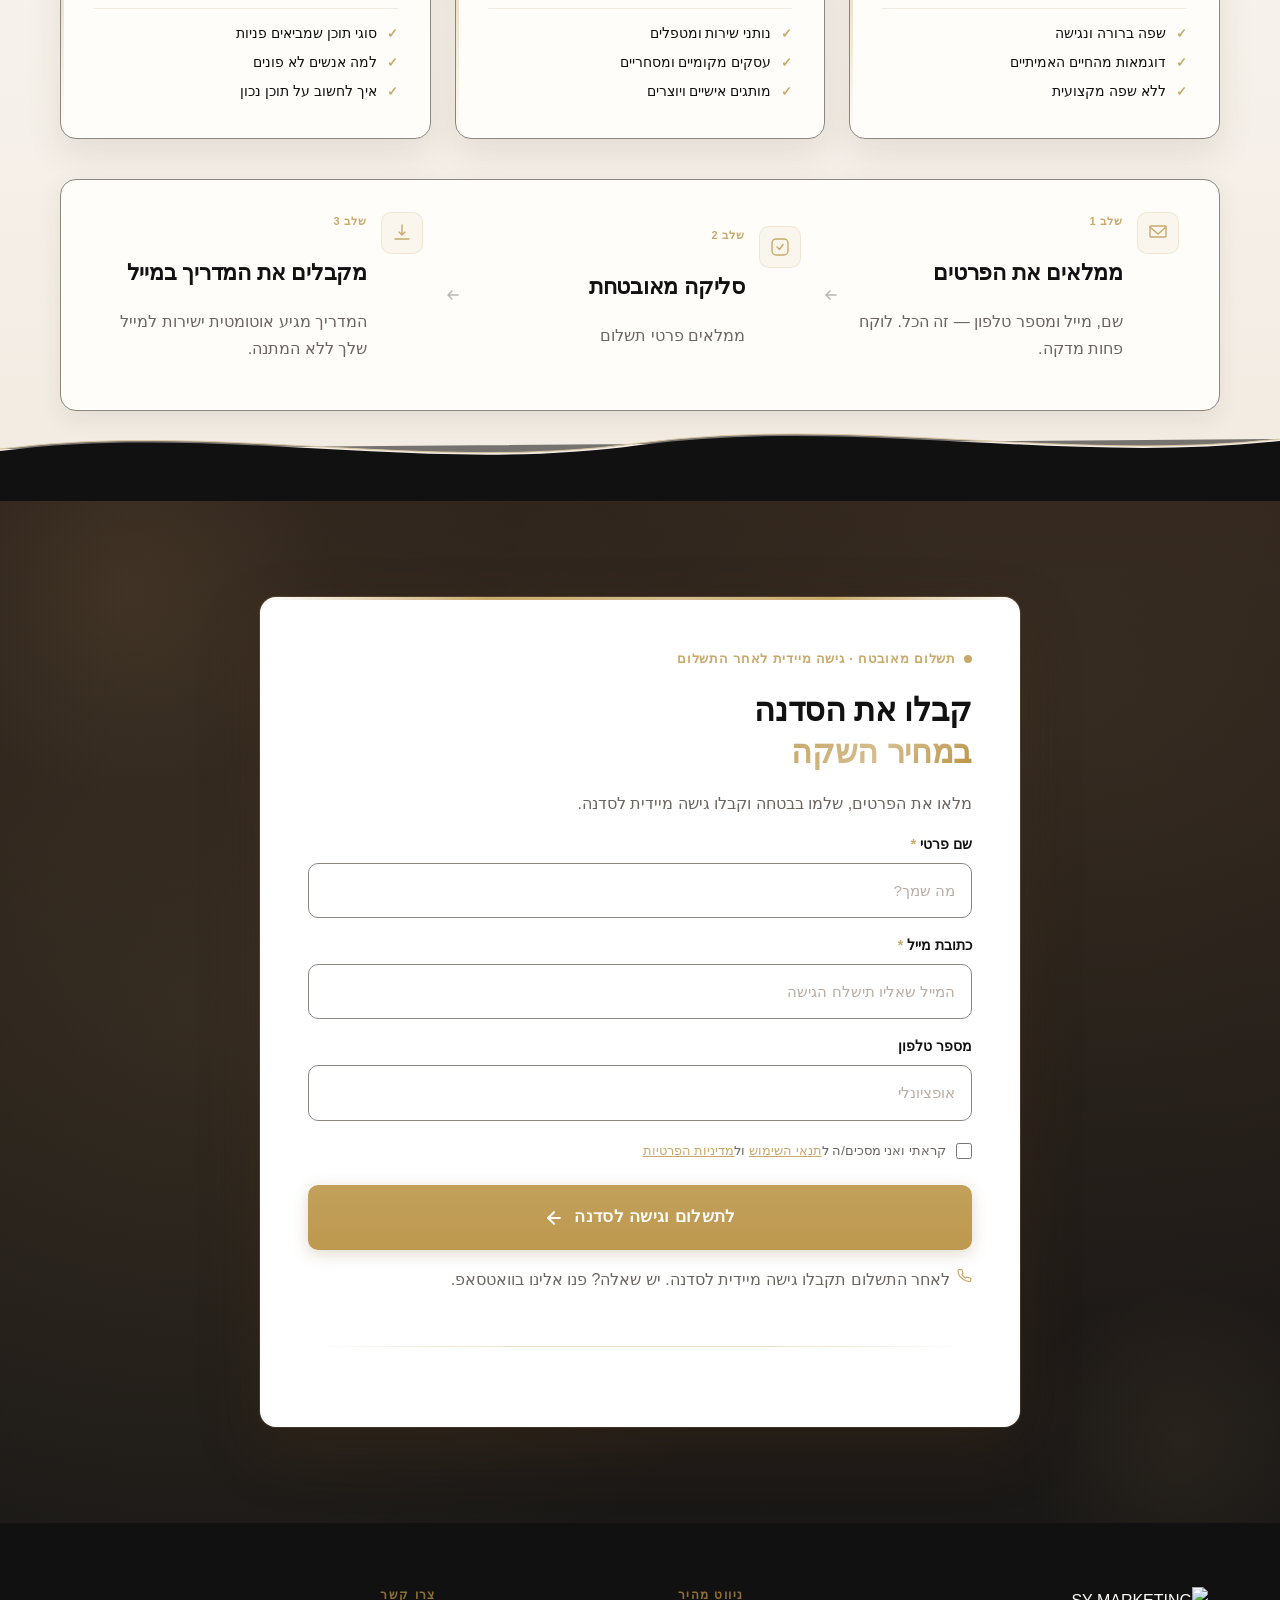
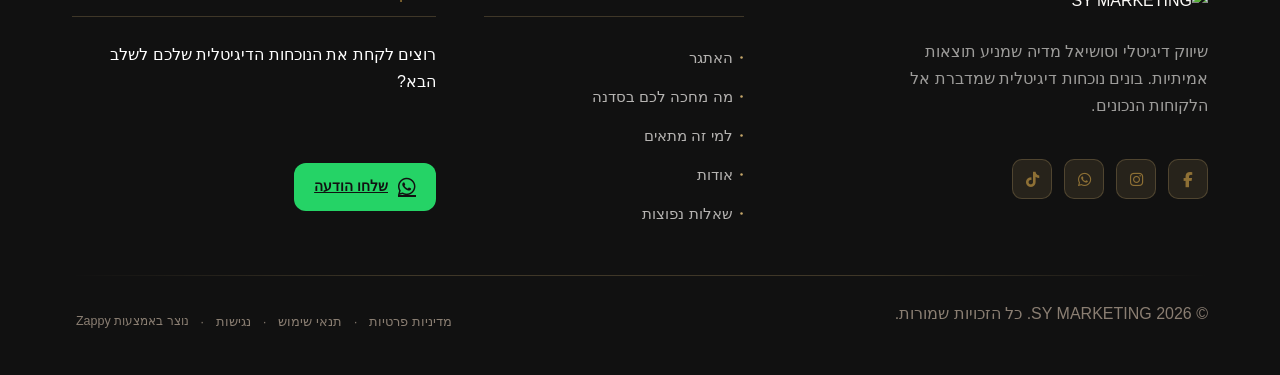
==== commit ef49fd73: "Background sync: Progressive GitHub Sync" ====
--- a/index.html
+++ b/index.html
@@ -333,7 +333,7 @@
       <a href="/" class="logo-link">
         <img src="/assets/logo.webp" alt="SY MARKETING" class="logo">
       </a>
-    </div><ul class="nav-menu" id="navMenu"><li><a href="#zappy-section-1">האתגר</a></li><li><a href="#benefits">מה מחכה לכם בסדנה</a></li><li><a href="#zappy-section-7">שאלות נפוצות</a></li><li><a href="#zappy-section-11">למי זה מתאים</a></li><li><a href="#founder">אודות</a></li></ul></div>
+    </div><ul class="nav-menu" id="navMenu"><li><a href="#zappy-section-1">האתגר</a></li><li><a href="#benefits">מה מחכה לכם בסדנה</a></li><li><a href="#zappy-section-7">שאלות נפוצות</a></li><li><a href="#zappy-section-11">למי זה מתאים</a></li><li><a href="#ai-section-1776689419528-bd020oe">אודות</a></li></ul></div>
 
     
 
@@ -783,7 +783,7 @@
       </div>
 
       <!-- Main headline -->
-      <h1 class="index-hero-h1" style="">איך ליצור תוכן שמביא לקוחות ולא רק לייקים</h1>
+      <h1 class="index-hero-h1" >איך ליצור תוכן שמביא לקוחות ולא רק לייקים</h1>
 
       <!-- Subtitle -->
       <h3 class="index-hero-subtitle">סדנה מוקלטת שתראה לכם בדיוק מה להעלות<br class="index-hero-br"> כדי להתחיל לקבל פניות מהתוכן שלכם</h3>
@@ -832,12 +832,12 @@
               <i class="fa-solid fa-user" data-element-type="icon" data-element-id="icon-1776680223633-5ht3ryuou" data-icon-type="fontawesome"></i>
             </div>
             <div class="index-hero-zoom-info">
-              <span class="index-hero-zoom-name" style="">שחר</span>
-              <span class="index-hero-zoom-sub" style="">מארחת • סדנת זום</span>
+              <span class="index-hero-zoom-name" >שחר</span>
+              <span class="index-hero-zoom-sub" >מארחת • סדנת זום</span>
             </div>
             <p><span class="index-hero-zoom-live">● LIVE</span>
           </p></div>
-          <div class="index-hero-zoom-participants" style="">
+          <div class="index-hero-zoom-participants" >
             <i class="fa-solid fa-users" data-element-type="icon" data-element-id="icon-1776680223633-2p53d6wcy" data-icon-type="fontawesome" style="cursor: pointer;"></i>
             <span>512 משתתפים</span>
           </div>
@@ -878,10 +878,10 @@
 
       <!-- Narrative Text Column (START = right in RTL) -->
       <div class="index-problem-narrative" data-grid-item-index="0">
-        <p class="index-problem-lead" style="">אתם מעלים פוסטים, משקיעים, מצלמים<br>אבל בפועל? אין פניות.</p>
+        <p class="index-problem-lead" >אתם מעלים פוסטים, משקיעים, מצלמים<br>אבל בפועל? אין פניות.</p>
         <p>אתם לא יודעים מה להעלות<br>ומרגישים שאתם "מנסים הכל".</p>
         <div class="index-problem-accent-line"></div>
-        <p class="index-problem-closing" style=""><strong>האמת?</strong><br>זה לא אתם. זו השיטה.</p>
+        <p class="index-problem-closing" ><strong>האמת?</strong><br>זה לא אתם. זו השיטה.</p>
 </div>
 
       <!-- Insight Cards Column (END = left in RTL) -->
@@ -903,7 +903,7 @@
           </div>
           <div class="index-problem-card-body">
             <h3 class="index-problem-card-title">מעורבות בלי מכירות</h3>
-            <p class="index-problem-card-text" style="">לייקים ותגובות זה נחמד אבל הם לא משלמים חשבונות.<br>הסדנה תלמד אתכם לסגור את הפער.</p>
+            <p class="index-problem-card-text" >לייקים ותגובות זה נחמד אבל הם לא משלמים חשבונות.<br>הסדנה תלמד אתכם לסגור את הפער.</p>
           </div>
         </article>
 
@@ -912,8 +912,8 @@
             <svg data-element-type="icon" data-icon-type="svg" width="22" height="22" viewBox="0 0 24 24" fill="none" stroke="currentColor" stroke-width="1.8" stroke-linecap="round" stroke-linejoin="round" aria-hidden="true"><circle cx="12" cy="12" r="3"></circle><path d="M12 1v4M12 19v4M4.22 4.22l2.83 2.83M16.95 16.95l2.83 2.83M1 12h4M19 12h4M4.22 19.78l2.83-2.83M16.95 7.05l2.83-2.83"></path></svg>
           </div>
           <div class="index-problem-card-body">
-            <h3 class="index-problem-card-title" style="">אין מערכת. יש כאוס</h3>
-            <p class="index-problem-card-text" style="">בלי מסגרת ברורה לתוכן, כל פוסט חדש מרגיש כמו<br>להתחיל מאפס שוב ושוב.</p>
+            <h3 class="index-problem-card-title" >אין מערכת. יש כאוס</h3>
+            <p class="index-problem-card-text" >בלי מסגרת ברורה לתוכן, כל פוסט חדש מרגיש כמו<br>להתחיל מאפס שוב ושוב.</p>
           </div>
         </article>
 
@@ -942,7 +942,7 @@
   <div class="index-benefits-container">
     <div class="index-benefits-header">
       <h2 class="index-benefits-title">מה מחכה לכם בתוך הסדנה</h2>
-      <p class="index-benefits-subtitle" style="">במקום לנחש כל יום מה להעלות, תקבלו שיטה ברורה ליצירת תוכן שמוביל לפעולה.</p>
+      <p class="index-benefits-subtitle" >במקום לנחש כל יום מה להעלות, תקבלו שיטה ברורה ליצירת תוכן שמוביל לפעולה.</p>
     </div>
     <div class="index-benefits-grid zappy-preserve-css-grid" id="zappy-auto-grid-1776680866110-jom9ei" data-zappy-auto-grid="true" data-original-item-width="438" data-original-gap="24px" style="--zappy-grid-cols: repeat(2, minmax(0, 1fr)); display: grid; grid-template-columns: repeat(2, minmax(0, 1fr)); align-items: stretch !important;" data-zappy-explicit-columns="true">
       <article class="index-benefits-card" data-grid-item-index="0" id="zappy-section-6">
@@ -955,7 +955,7 @@
         </div>
         <div class="index-benefits-card-content">
           <h3 class="index-benefits-card-title">סוגי תוכן שמביאים לקוחות</h3>
-          <p class="index-benefits-card-text" style="">תבינו אילו קטגוריות תוכן מזיזות אנשים מגלילה פסיבית לעניין אמיתי ולפניות.</p>
+          <p class="index-benefits-card-text" >תבינו אילו קטגוריות תוכן מזיזות אנשים מגלילה פסיבית לעניין אמיתי ולפניות.</p>
         </div>
       </article>
       <article class="index-benefits-card" data-grid-item-index="1" id="zappy-section-7">
@@ -965,8 +965,8 @@
           </svg>
         </div>
         <div class="index-benefits-card-content">
-          <h3 class="index-benefits-card-title" style="">איך לגרום לאנשים לפנות אליכם</h3>
-          <p class="index-benefits-card-text" style="">תלמדו לבנות תוכן כך שהקהל יידע בדיוק מה להרגיש, למה לסמוך עליכם ומה לעשות בשלב הבא.</p>
+          <h3 class="index-benefits-card-title" >איך לגרום לאנשים לפנות אליכם</h3>
+          <p class="index-benefits-card-text" >תלמדו לבנות תוכן כך שהקהל יידע בדיוק מה להרגיש, למה לסמוך עליכם ומה לעשות בשלב הבא.</p>
         </div>
       </article>
       <article class="index-benefits-card" data-grid-item-index="2" id="zappy-section-8">
@@ -979,7 +979,7 @@
         </div>
         <div class="index-benefits-card-content">
           <h3 class="index-benefits-card-title">איך לבנות תוכן נכון</h3>
-          <p class="index-benefits-card-text" style="">תזהו את דפוסי התוכן הנפוצים שיוצרים חשיפה אבל חוסמים המרה ותדעו בדיוק מה לשנות.</p>
+          <p class="index-benefits-card-text" >תזהו את דפוסי התוכן הנפוצים שיוצרים חשיפה אבל חוסמים המרה ותדעו בדיוק מה לשנות.</p>
         </div>
       </article>
       <article class="index-benefits-card" data-grid-item-index="3" id="zappy-section-9">
@@ -991,11 +991,11 @@
         </div>
         <div class="index-benefits-card-content">
           <h3 class="index-benefits-card-title">איך לחשוב אסטרטגית על כל פוסט</h3>
-          <p class="index-benefits-card-text" style="">תחליפו את הניחושים היומיומיים במערכת תוכן חוזרת ומוכחת שתוכלו להפעיל מיד ולראות תוצאות.</p>
+          <p class="index-benefits-card-text" >תחליפו את הניחושים היומיומיים במערכת תוכן חוזרת ומוכחת שתוכלו להפעיל מיד ולראות תוצאות.</p>
         </div>
       </article>
     </div>
-    <p class="index-benefits-footnote" style="">המדריך פרקטי, ישיר, ובנוי במיוחד לבעלי עסקים שצריכים בהירות בלי עיגולים, בלי תיאוריות.</p>
+    <p class="index-benefits-footnote" >המדריך פרקטי, ישיר, ובנוי במיוחד לבעלי עסקים שצריכים בהירות בלי עיגולים, בלי תיאוריות.</p>
   </div>
   <div class="index-benefits-divider-wrapper" aria-hidden="true">
     <svg data-no-icon-edit="true" aria-hidden="true" viewBox="0 0 1200 80" preserveAspectRatio="none" xmlns="http://www.w3.org/2000/svg">
@@ -1019,7 +1019,7 @@
           <p class="zappy-editable"><span class="rwa-checkmark" aria-hidden="true">✔</span>
           </p><div class="rwa-item-content">
             <h3 class="rwa-item-title">אפשר לצפות בזמן שלכם</h3>
-            <p class="rwa-item-desc" style="">אין שעה קבועה, אין לחץ. צופים מתי שנוח לכם ובקצב שמתאים לכם</p>
+            <p class="rwa-item-desc" >אין שעה קבועה, אין לחץ. צופים מתי שנוח לכם ובקצב שמתאים לכם</p>
           </div>
         </div>
       </li>
@@ -1029,7 +1029,7 @@
           <p class="zappy-editable"><span class="rwa-checkmark" aria-hidden="true">✔</span>
           </p><div class="rwa-item-content">
             <h3 class="rwa-item-title">אפשר לעצור וליישם</h3>
-            <p class="rwa-item-desc" style="">עוצרים בדיוק בנקודה הנכונה, מיישמים את מה שלמדתם ואז ממשיכים הלאה</p>
+            <p class="rwa-item-desc" >עוצרים בדיוק בנקודה הנכונה, מיישמים את מה שלמדתם ואז ממשיכים הלאה</p>
           </div>
         </div>
       </li>
@@ -1039,7 +1039,7 @@
           <p class="zappy-editable"><span class="rwa-checkmark" aria-hidden="true">✔</span>
           </p><div class="rwa-item-content">
             <h3 class="rwa-item-title">אפשר לחזור שוב ושוב</h3>
-            <p class="rwa-item-desc" style="">הסדנה שמורה אצלכם. חוזרים אליה כשצריך רענון, השראה או תזכורת</p>
+            <p class="rwa-item-desc" >הסדנה שמורה אצלכם. חוזרים אליה כשצריך רענון, השראה או תזכורת</p>
           </div>
         </div>
       </li>
@@ -1116,82 +1116,7 @@
 
 
 
-<section id="founder" class="index-founder-section" data-layout-spec="בית-founder" dir="rtl">
-  <div class="index-founder-container">
-
-    <!-- Content Column -->
-    <div class="index-founder-content">
-      <p><span class="index-founder-eyebrow" style="">הכירו את המנטורית</span>
-      </p><h2 class="index-founder-heading" style="">
-
-קוראים לי שחר, בת 22 ואני מומחית ליצירת תוכן וניהול סושיאל לבעלי עסקים  </h2>
-      <p class="index-founder-paragraph" style="">מומחית לשיווק דיגיטלי וסושיאל מדיה, ועוזרת לבעלי עסקים להפסיק לנחש ולהתחיל ליצור תוכן שמביא פניות אמיתיות. אני מאמינה שכל עסק טוב ראוי לתוכן שעובד לא רק תוכן שנראה יפה.</p>
-
-      <div class="index-founder-experience">
-        <div class="index-founder-exp-number">5</div>
-        <div class="index-founder-exp-text">
-          <h3 class="index-founder-exp-heading">שנות ניסיון בסושיאל ושיווק תוכן</h3>
-          <p class="index-founder-exp-sub">עוזרת לבעלי עסקים להפוך תוכן ברשתות חברתיות לשיחות עם לקוחות אמיתיים</p>
-        </div>
-      </div>
-
-      <ul class="index-founder-bullets" style=""><li class="index-founder-bullet" data-grid-item-index="0">
-          <span class="index-founder-bullet-icon" aria-hidden="true">
-            <svg data-element-type="icon" data-icon-type="svg" width="18" height="18" viewBox="0 0 18 18" fill="none" xmlns="http://www.w3.org/2000/svg" style="cursor: pointer;">
-              <circle cx="9" cy="9" r="8.5" stroke="currentColor" stroke-opacity="0.25"></circle>
-              <path d="M5.5 9L7.8 11.5L12.5 6.5" stroke="currentColor" stroke-width="1.6" stroke-linecap="round" stroke-linejoin="round"></path>
-            </svg>
-          </span>
-          <span class="index-founder-bullet-text">מיצוב מותג אישי חזק — עם טון בטוח, חם ואמין שמייצר חיבור אמיתי</span>
-        </li><li class="index-founder-bullet" data-grid-item-index="1">
-          <span class="index-founder-bullet-icon" aria-hidden="true">
-            <svg data-element-type="icon" data-icon-type="svg" width="18" height="18" viewBox="0 0 18 18" fill="none" xmlns="http://www.w3.org/2000/svg" style="cursor: pointer;">
-              <circle cx="9" cy="9" r="8.5" stroke="currentColor" stroke-opacity="0.25"></circle>
-              <path d="M5.5 9L7.8 11.5L12.5 6.5" stroke="currentColor" stroke-width="1.6" stroke-linecap="round" stroke-linejoin="round"></path>
-            </svg>
-          </span>
-          <span class="index-founder-bullet-text">מתמקדת בתוכן פרקטי שמוכר — לא השראה מעורפלת שלא מובילה לשום מקום</span>
-        </li><li class="index-founder-bullet" data-grid-item-index="2">
-          <span class="index-founder-bullet-icon" aria-hidden="true">
-            <svg data-element-type="icon" data-icon-type="svg" width="18" height="18" viewBox="0 0 18 18" fill="none" xmlns="http://www.w3.org/2000/svg" style="cursor: pointer;">
-              <circle cx="9" cy="9" r="8.5" stroke="currentColor" stroke-opacity="0.25"></circle>
-              <path d="M5.5 9L7.8 11.5L12.5 6.5" stroke="currentColor" stroke-width="1.6" stroke-linecap="round" stroke-linejoin="round"></path>
-            </svg>
-          </span>
-          <span class="index-founder-bullet-text">עבור בעלי עסקים שרוצים בהירות, עקביות ותוצאות</span>
-        </li></ul>
-    </div>
-
-    <!-- Portrait Column -->
-    <div class="index-founder-portrait-col">
-      <div class="index-founder-backplate" aria-hidden="true"></div>
-      <div class="index-founder-portrait-frame">
-        <div data-zappy-zoom-wrapper="true" data-element-id="img-1776680866092-bxez15f3c" data-element-type="image" data-zappy-zoom-wrapper-width="420px" data-zappy-zoom-wrapper-height="597px" data-zappy-zoom-wrapper-width-mode="px" style="position: relative !important; overflow: hidden !important; width: 420px !important; max-width: 100% !important; margin-left: auto !important; margin-right: auto !important; height: 597px !important; display: flex !important; align-items: center; justify-content: center; background: linear-gradient(160deg, #F5F0E8 0%, #EDE3D7 100%); border-radius: 16px; border: 2px dashed #C8A96B;" data-zappy-zoom-clip="true" data-zappy-wrapper-margins-applied="true">
-  <div style="display: flex; flex-direction: column; align-items: center; gap: 16px; color: #C8A96B; opacity: 0.7;">
-    <svg width="64" height="64" viewBox="0 0 64 64" fill="none" xmlns="http://www.w3.org/2000/svg">
-      <circle cx="32" cy="26" r="12" stroke="#C8A96B" stroke-width="2.5"></circle>
-      <path d="M8 56c0-13.255 10.745-24 24-24s24 10.745 24 24" stroke="#C8A96B" stroke-width="2.5" stroke-linecap="round"></path>
-    </svg>
-    
-  </div>
-</div>
-        <div class="index-founder-portrait-badge">
-          <span class="index-founder-badge-number">5+</span>
-          <span class="index-founder-badge-label">שנות ניסיון</span>
-        </div>
-      </div>
-    </div>
-
-  </div>
-
-  <!-- Bottom divider -->
-  <div class="index-founder-divider-wrapper">
-    <svg data-no-icon-edit="true" aria-hidden="true" viewBox="0 0 1200 64" preserveAspectRatio="none" xmlns="http://www.w3.org/2000/svg">
-      <path d="M0,64 L0,32 Q100,20 200,30 T400,24 Q500,20 600,28 T800,22 Q900,18 1000,26 T1200,20 L1200,64 Z" fill="var(--bg-light)"></path>
-    </svg>
-  </div>
-
-</section>
+
 
 <section class="about-mentor-section" aria-labelledby="about-mentor-heading" data-zappy-component="true" id="ai-section-1776689419528-bd020oe">
   <div class="about-mentor-container">
@@ -1199,9 +1124,9 @@
     <!-- Image Column (Left) -->
     <div class="about-mentor-image-col">
       <div class="about-mentor-image-wrapper">
-        <div data-zappy-zoom-wrapper="true" data-element-id="img-1776689427338-ofxftyztf" data-element-type="image" data-zappy-zoom-wrapper-width="600px" data-zappy-zoom-wrapper-height="480px" data-zappy-zoom-wrapper-width-mode="px" style="position: relative !important; overflow: hidden !important; width: 600px !important; max-width: 100% !important; margin-left: auto !important; margin-right: auto !important; height: 480px !important; display: block !important;" data-zappy-zoom-clip="true" data-zappy-wrapper-margins-applied="true"><img src="/assets/image-1776689446396-5vn9p5.webp?v=1776689448524" alt="שחר - מנטורית לתוכן וסושיאל מדיה" class="about-mentor-photo" data-placeholder="about-mentor-portrait" data-context="Young professional woman, 22 years old, confident warm smile, content creator and social media expert, modern clean background, professional portrait photography" data-zappy-editable-image="true" data-element-type="image" data-element-id="img-1776689427338-ofxftyztf" style="border-radius: 8px; object-position: 50% 50% !important; object-fit: cover !important; width: 100% !important; height: 100% !important; max-width: none !important; display: block !important; margin: 0px !important; left: 0% !important; top: 0% !important; max-height: none !important;" data-zappy-object-position="50% 50%" data-zappy-zoom="1"></div>
+        <div data-zappy-zoom-wrapper="true" data-element-id="img-1776689427338-ofxftyztf" data-element-type="image" data-zappy-zoom-wrapper-width="600px" data-zappy-zoom-wrapper-height="480px" data-zappy-zoom-wrapper-width-mode="px" style="position: relative !important; overflow: hidden !important; width: 600px !important; max-width: 100% !important; margin-left: auto !important; margin-right: auto !important; height: 480px !important; display: block !important;" data-zappy-zoom-clip="true" data-zappy-wrapper-margins-applied="true"><img src="/assets/image-1776689446396-5vn9p5.webp?v=1776689448524" alt="שחר - מנטורית לתוכן וסושיאל מדיה" class="about-mentor-photo" data-placeholder="about-mentor-portrait" data-context="Young professional woman, 22 years old, confident warm smile, content creator and social media expert, modern clean background, professional portrait photography" data-element-type="image" data-element-id="img-1776689427338-ofxftyztf" style="border-radius: 8px; object-position: 50% 50% !important; object-fit: cover !important; width: 100% !important; height: 100% !important; max-width: none !important; display: block !important; margin: 0px !important; left: 0% !important; top: 0% !important; max-height: none !important;" data-zappy-object-position="50% 50%" data-zappy-zoom="1"></div>
         <div class="about-mentor-image-badge">
-          <span class="about-mentor-badge-number" style="">5+</span>
+          <span class="about-mentor-badge-number" >5+</span>
           <span class="about-mentor-badge-label">שנות ניסיון</span>
         </div>
       </div>
@@ -1210,12 +1135,12 @@
     <!-- Content Column (Right) -->
     <div class="about-mentor-content-col"><div class="zappy-inserted-element" id="zappy-element-1776689581089-16iiy0hoe" data-element-id="zappy-element-1776689581089-16iiy0hoe" data-element-type="paragraph" data-zappy-newly-inserted="true" style="width: 100%;"></div>
 
-      <div class="about-mentor-eyebrow" style="">
+      <div class="about-mentor-eyebrow" >
         <span class="about-mentor-eyebrow-line"></span>
         <span class="about-mentor-eyebrow-text">מי אני</span>
       </div>
 
-      <h2 class="about-mentor-heading" id="about-mentor-heading" style="">&nbsp; קוראים לי שחר, בת 22 ואני מומחית ליצירת תוכן וניהול סושיאל לבעלי עסקים&nbsp;&nbsp;</h2>
+      <h2 class="about-mentor-heading" id="about-mentor-heading" >&nbsp; קוראים לי שחר, בת 22 ואני מומחית ליצירת תוכן וניהול סושיאל לבעלי עסקים&nbsp;&nbsp;</h2>
 
       
 
@@ -1261,13 +1186,13 @@
 
       <div class="about-mentor-stat-strip">
         <div class="about-mentor-stat">
-          <span class="about-mentor-stat-number" style="">מעל 5</span>
+          <span class="about-mentor-stat-number" >מעל 5</span>
           <span class="about-mentor-stat-desc">שנות ניסיון בסושיאל ושיווק תוכן</span>
         </div>
         <div class="about-mentor-stat-divider" aria-hidden="true"></div>
         <div class="about-mentor-stat">
           <span class="about-mentor-stat-number">∞</span>
-          <span class="about-mentor-stat-desc" style="">
+          <span class="about-mentor-stat-desc" >
 
 עוזרת לבעלי עסקים להפוך תוכן ברשתות חברתיות לשיחות עם לקוחות אמיתיים</span>
         </div>
@@ -1294,7 +1219,7 @@
     </h2>
 
     <!-- Body Text -->
-    <p class="price-break-body" style="">
+    <p class="price-break-body" >
       במקום לבזבז חודשים על ניסוי וטעייה<br>הסדנה הזו תיתן לכם קיצור דרך אמיתי.
     </p>
 
@@ -1337,7 +1262,7 @@
     </div>
 
     <!-- Bottom Trust Line -->
-    <p class="price-break-footnote" style="">
+    <p class="price-break-footnote" >
       המחיר הזה לא יחזיק לנצח. כשהמקומות יתמלאו הסדנה תעלה חזרה ל-297₪.
     </p>
 
@@ -1348,7 +1273,7 @@
   <div class="faq-container">
     <div class="faq-header">
       <p><span class="faq-label">שאלות נפוצות</span>
-      </p><h2 class="faq-title" style="">יש לכם שאלות? יש לי תשובות</h2>
+      </p><h2 class="faq-title" >יש לכם שאלות? יש לי תשובות</h2>
       <p class="faq-subtitle">כל מה שצריך לדעת לפני שמתחילים</p>
     </div>
 
@@ -1420,7 +1345,7 @@
     <div class="assurances-header">
       <p><span class="assurances-eyebrow">פשוט ונגיש לכל עסק</span>
       </p><h2 class="assurances-title">קל לשימוש, בכל שלב שהעסק שלך נמצא בו</h2>
-      <p class="assurances-subtitle" style="">המדריך תוכנן במיוחד לבעלי עסקים לא לאנשי שיווק מקצועיים. אפשר להתחיל מיד.</p>
+      <p class="assurances-subtitle" >המדריך תוכנן במיוחד לבעלי עסקים לא לאנשי שיווק מקצועיים. אפשר להתחיל מיד.</p>
     </div>
 
     <!-- Assurance Cards Row -->
@@ -1435,8 +1360,8 @@
         </div>
         <div class="assurance-card-body">
           <h3 class="assurance-card-title">לא צריך ניסיון קודם</h3>
-          <p class="assurance-card-text" style="">המדריך נכתב עבור בעלי עסקים שצריכים כיוון ברור ופשוט. לא תיאוריה שיווקית מורכבת. תוכן ישיר, ישים ומדויק.</p>
-          <ul class="assurance-checklist" style=""><li><span class="check-icon" aria-hidden="true">✓</span><span>שפה ברורה ונגישה</span></li><li><span class="check-icon" aria-hidden="true">✓</span><span>דוגמאות מהחיים האמיתיים</span></li><li><span class="check-icon" aria-hidden="true">✓</span><span>ללא שפה מקצועית</span></li></ul>
+          <p class="assurance-card-text" >המדריך נכתב עבור בעלי עסקים שצריכים כיוון ברור ופשוט. לא תיאוריה שיווקית מורכבת. תוכן ישיר, ישים ומדויק.</p>
+          <ul class="assurance-checklist" ><li><span class="check-icon" aria-hidden="true">✓</span><span>שפה ברורה ונגישה</span></li><li><span class="check-icon" aria-hidden="true">✓</span><span>דוגמאות מהחיים האמיתיים</span></li><li><span class="check-icon" aria-hidden="true">✓</span><span>ללא שפה מקצועית</span></li></ul>
         </div>
       </article>
 
@@ -1452,7 +1377,7 @@
         </div>
         <div class="assurance-card-body">
           <h3 class="assurance-card-title">מתאים לסוגי עסקים שונים</h3>
-          <p class="assurance-card-text" style="">מותאם לנותני שירות, עסקים מקומיים, יוצרי תוכן ומותגים אישיים. כל אחד ימצא כאן משהו שעובד בשבילו.</p>
+          <p class="assurance-card-text" >מותאם לנותני שירות, עסקים מקומיים, יוצרי תוכן ומותגים אישיים. כל אחד ימצא כאן משהו שעובד בשבילו.</p>
           <ul class="assurance-checklist">
             <li><span class="check-icon" aria-hidden="true">✓</span><span>נותני שירות ומטפלים</span></li>
             <li><span class="check-icon" aria-hidden="true">✓</span><span>עסקים מקומיים ומסחריים</span></li>
@@ -1470,8 +1395,8 @@
         </div>
         <div class="assurance-card-body">
           <h3 class="assurance-card-title">מוכן לשימוש מיידי</h3>
-          <p class="assurance-card-text" style="">אפשר לעיין במדריך ולהחיל רעיון אחד כבר בפוסט הבא שלך בלי לחכות, בלי להתכונן, בלי לנחש מה להעלות.</p>
-          <ul class="assurance-checklist" style=""><li><span class="check-icon" aria-hidden="true">✓</span><span>סוגי תוכן שמביאים פניות</span></li><li><span class="check-icon" aria-hidden="true">✓</span><span>למה אנשים לא פונים</span></li><li><span class="check-icon" aria-hidden="true">✓</span><span>איך לחשוב על תוכן נכון</span></li></ul>
+          <p class="assurance-card-text" >אפשר לעיין במדריך ולהחיל רעיון אחד כבר בפוסט הבא שלך בלי לחכות, בלי להתכונן, בלי לנחש מה להעלות.</p>
+          <ul class="assurance-checklist" ><li><span class="check-icon" aria-hidden="true">✓</span><span>סוגי תוכן שמביאים פניות</span></li><li><span class="check-icon" aria-hidden="true">✓</span><span>למה אנשים לא פונים</span></li><li><span class="check-icon" aria-hidden="true">✓</span><span>איך לחשוב על תוכן נכון</span></li></ul>
         </div>
       </article>
 
@@ -1491,7 +1416,7 @@
           <div class="delivery-step-content">
             <p><span class="delivery-step-number">שלב 1</span>
             </p><h3 class="delivery-step-title">ממלאים את הפרטים</h3>
-            <p class="delivery-step-desc" style="">שם, מייל ומספר טלפון — זה הכל. לוקח פחות מדקה.</p>
+            <p class="delivery-step-desc" >שם, מייל ומספר טלפון — זה הכל. לוקח פחות מדקה.</p>
           </div>
         </div>
 
@@ -1510,8 +1435,8 @@
           </div>
           <div class="delivery-step-content">
             <p><span class="delivery-step-number">שלב 2</span>
-            </p><h3 class="delivery-step-title" style="">סליקה מאובטחת</h3>
-            <p class="delivery-step-desc" style="">ממלאים פרטי תשלום</p>
+            </p><h3 class="delivery-step-title" >סליקה מאובטחת</h3>
+            <p class="delivery-step-desc" >ממלאים פרטי תשלום</p>
           </div>
         </div>
 
@@ -1530,12 +1455,12 @@
           </div>
           <div class="delivery-step-content">
             <p><span class="delivery-step-number">שלב 3</span>
-            </p><h3 class="delivery-step-title" style="">
+            </p><h3 class="delivery-step-title" >
 
 מקבלים את המדריך במייל
 
 </h3>
-            <p class="delivery-step-desc" style="">
+            <p class="delivery-step-desc" >
 
 המדריך מגיע אוטומטית ישירות למייל שלך ללא המתנה.
 
@@ -1580,10 +1505,10 @@
         </div>
 
         <!-- Heading -->
-        <h2 class="index-cta-heading" style="">קבלו את הסדנה<br><em class="index-cta-heading-accent">במחיר השקה</em></h2>
+        <h2 class="index-cta-heading" >קבלו את הסדנה<br><em class="index-cta-heading-accent">במחיר השקה</em></h2>
 
         <!-- Paragraph -->
-        <p class="index-cta-paragraph" style="">מלאו את הפרטים, שלמו בבטחה וקבלו גישה מיידית לסדנה.</p>
+        <p class="index-cta-paragraph" >מלאו את הפרטים, שלמו בבטחה וקבלו גישה מיידית לסדנה.</p>
 
         <!-- Form -->
         <form class="contact-form index-cta-form" novalidate="">
@@ -1633,11 +1558,11 @@
 </section>
   </main>
   
-  <footer class="site-footer"><div class="footer-container"><div class="footer-top"><div class="footer-col footer-brand"><a href="#" class="footer-logo-link"><img src="/assets/logo.webp" alt="SY MARKETING" class="logo" data-zappy-footer-image="true" data-element-type="image" data-element-id="img-1776683336400-umtr5q2zu" style=""></a><p class="footer-tagline" style="">שיווק דיגיטלי וסושיאל מדיה שמניע תוצאות אמיתיות. בונים נוכחות דיגיטלית שמדברת אל הלקוחות הנכונים.</p><div class="footer-social"><a href="https://facebook.com/share/1GLFijAH5T/?mibextid=wwXIfr" aria-label="Facebook"><i class="fab fa-facebook-f"></i></a><a href="https://instagram.com/shachar_yitzchack?igsh=ZHBtaTFqc2lvNTF5" aria-label="Instagram"><i class="fab fa-instagram" data-element-type="icon" data-element-id="icon-1776682497488-ex1z4z986" data-icon-type="fontawesome"></i></a><a href="https://chat.whatsapp.com/HLqYoLKhZhm3m2TphrbbUI?mode=gi_t" aria-label="WhatsApp"><i class="fab fa-whatsapp" data-element-type="icon" data-element-id="icon-1776682497488-etnpxrefs" data-icon-type="fontawesome"></i></a><a href="https://tiktok.com/@shachar_yitzchack?_r=1&amp;_t=ZS-95U060dYsop" aria-label="TikTok" data-element-id="element-ai-1776682438420-tk9x2m" data-element-type="social-link" target="_blank" rel="noopener noreferrer"><i class="fab fa-tiktok" data-element-type="icon" data-element-id="icon-1776682497489-yyxrmdapq" data-icon-type="fontawesome"></i></a></div></div><div class="footer-col footer-nav"><h4 class="footer-heading">ניווט מהיר</h4><ul class="footer-links" style=""><li><a href="#zappy-section-1">האתגר</a></li><li><a href="#benefits">מה מחכה לכם בסדנה</a></li><li><a href="#zappy-section-11">למי זה מתאים</a></li><li><a href="#founder">אודות</a></li><li><a href="#zappy-section-7">שאלות נפוצות</a></li></ul></div><div class="footer-col footer-contact-col">
+  <footer class="site-footer"><div class="footer-container"><div class="footer-top"><div class="footer-col footer-brand"><a href="#" class="footer-logo-link"><img src="/assets/logo.webp" alt="SY MARKETING" class="logo" data-zappy-footer-image="true" data-element-type="image" data-element-id="img-1776683336400-umtr5q2zu" ></a><p class="footer-tagline" >שיווק דיגיטלי וסושיאל מדיה שמניע תוצאות אמיתיות. בונים נוכחות דיגיטלית שמדברת אל הלקוחות הנכונים.</p><div class="footer-social"><a href="https://facebook.com/share/1GLFijAH5T/?mibextid=wwXIfr" aria-label="Facebook"><i class="fab fa-facebook-f"></i></a><a href="https://instagram.com/shachar_yitzchack?igsh=ZHBtaTFqc2lvNTF5" aria-label="Instagram"><i class="fab fa-instagram" data-element-type="icon" data-element-id="icon-1776682497488-ex1z4z986" data-icon-type="fontawesome"></i></a><a href="https://chat.whatsapp.com/HLqYoLKhZhm3m2TphrbbUI?mode=gi_t" aria-label="WhatsApp"><i class="fab fa-whatsapp" data-element-type="icon" data-element-id="icon-1776682497488-etnpxrefs" data-icon-type="fontawesome"></i></a><a href="https://tiktok.com/@shachar_yitzchack?_r=1&amp;_t=ZS-95U060dYsop" aria-label="TikTok" data-element-id="element-ai-1776682438420-tk9x2m" data-element-type="social-link" target="_blank" rel="noopener noreferrer"><i class="fab fa-tiktok" data-element-type="icon" data-element-id="icon-1776682497489-yyxrmdapq" data-icon-type="fontawesome"></i></a></div></div><div class="footer-col footer-nav"><h4 class="footer-heading">ניווט מהיר</h4><ul class="footer-links" ><li><a href="#zappy-section-1">האתגר</a></li><li><a href="#benefits">מה מחכה לכם בסדנה</a></li><li><a href="#zappy-section-11">למי זה מתאים</a></li><li><a href="#founder">אודות</a></li><li><a href="#zappy-section-7">שאלות נפוצות</a></li></ul></div><div class="footer-col footer-contact-col">
 <h4 class="footer-heading">צרו קשר</h4>
 <p style="color: var(--text-light); font-size: 14px; margin-bottom: 16px; line-height: 1.6; max-width: 65ch; margin-left: auto; margin-right: auto;" data-zappy-text-width="readable">רוצים לקחת את הנוכחות הדיגיטלית שלכם לשלב הבא?</p>
-<ul class="footer-contact" style=""></ul>
-<p style=""><a href="https://chat.whatsapp.com/HLqYoLKhZhm3m2TphrbbUI?mode=gi_t" target="_blank" rel="noopener noreferrer" style="display: inline-flex; align-items: center; gap: 10px; background: rgb(37, 211, 102); color: rgb(17, 17, 17); padding: 12px 20px; border-radius: 12px; text-decoration: underline; font-size: 14px; font-weight: 600; margin-top: 12px; transition: background 0.2s; cursor: pointer;">
+<ul class="footer-contact" ></ul>
+<p ><a href="https://chat.whatsapp.com/HLqYoLKhZhm3m2TphrbbUI?mode=gi_t" target="_blank" rel="noopener noreferrer" style="display: inline-flex; align-items: center; gap: 10px; background: rgb(37, 211, 102); color: rgb(17, 17, 17); padding: 12px 20px; border-radius: 12px; text-decoration: underline; font-size: 14px; font-weight: 600; margin-top: 12px; transition: background 0.2s; cursor: pointer;">
   <i class="fab fa-whatsapp" style="font-size: 20px; cursor: pointer;" data-element-type="icon" data-element-id="icon-1776682759745-k9t801k18" data-icon-type="fontawesome"></i>
   <span>שלחו הודעה</span>
 </a>
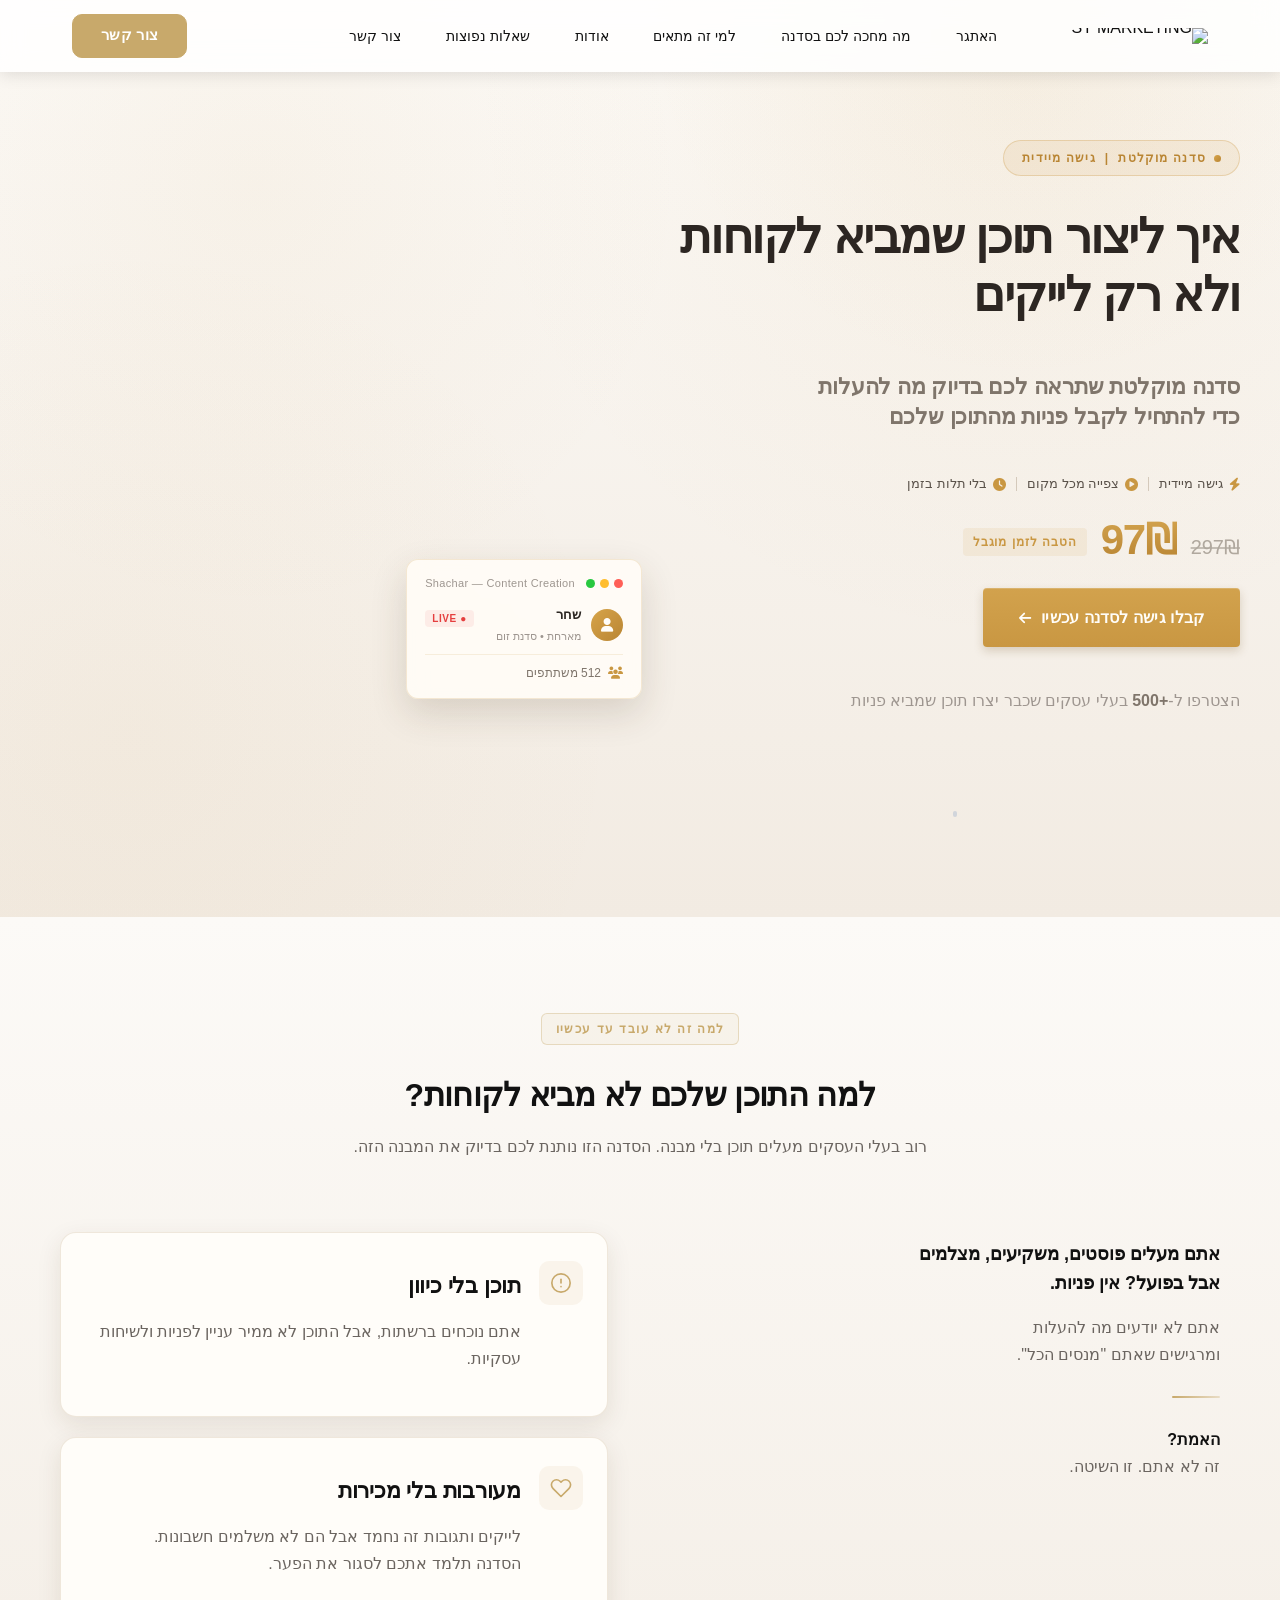
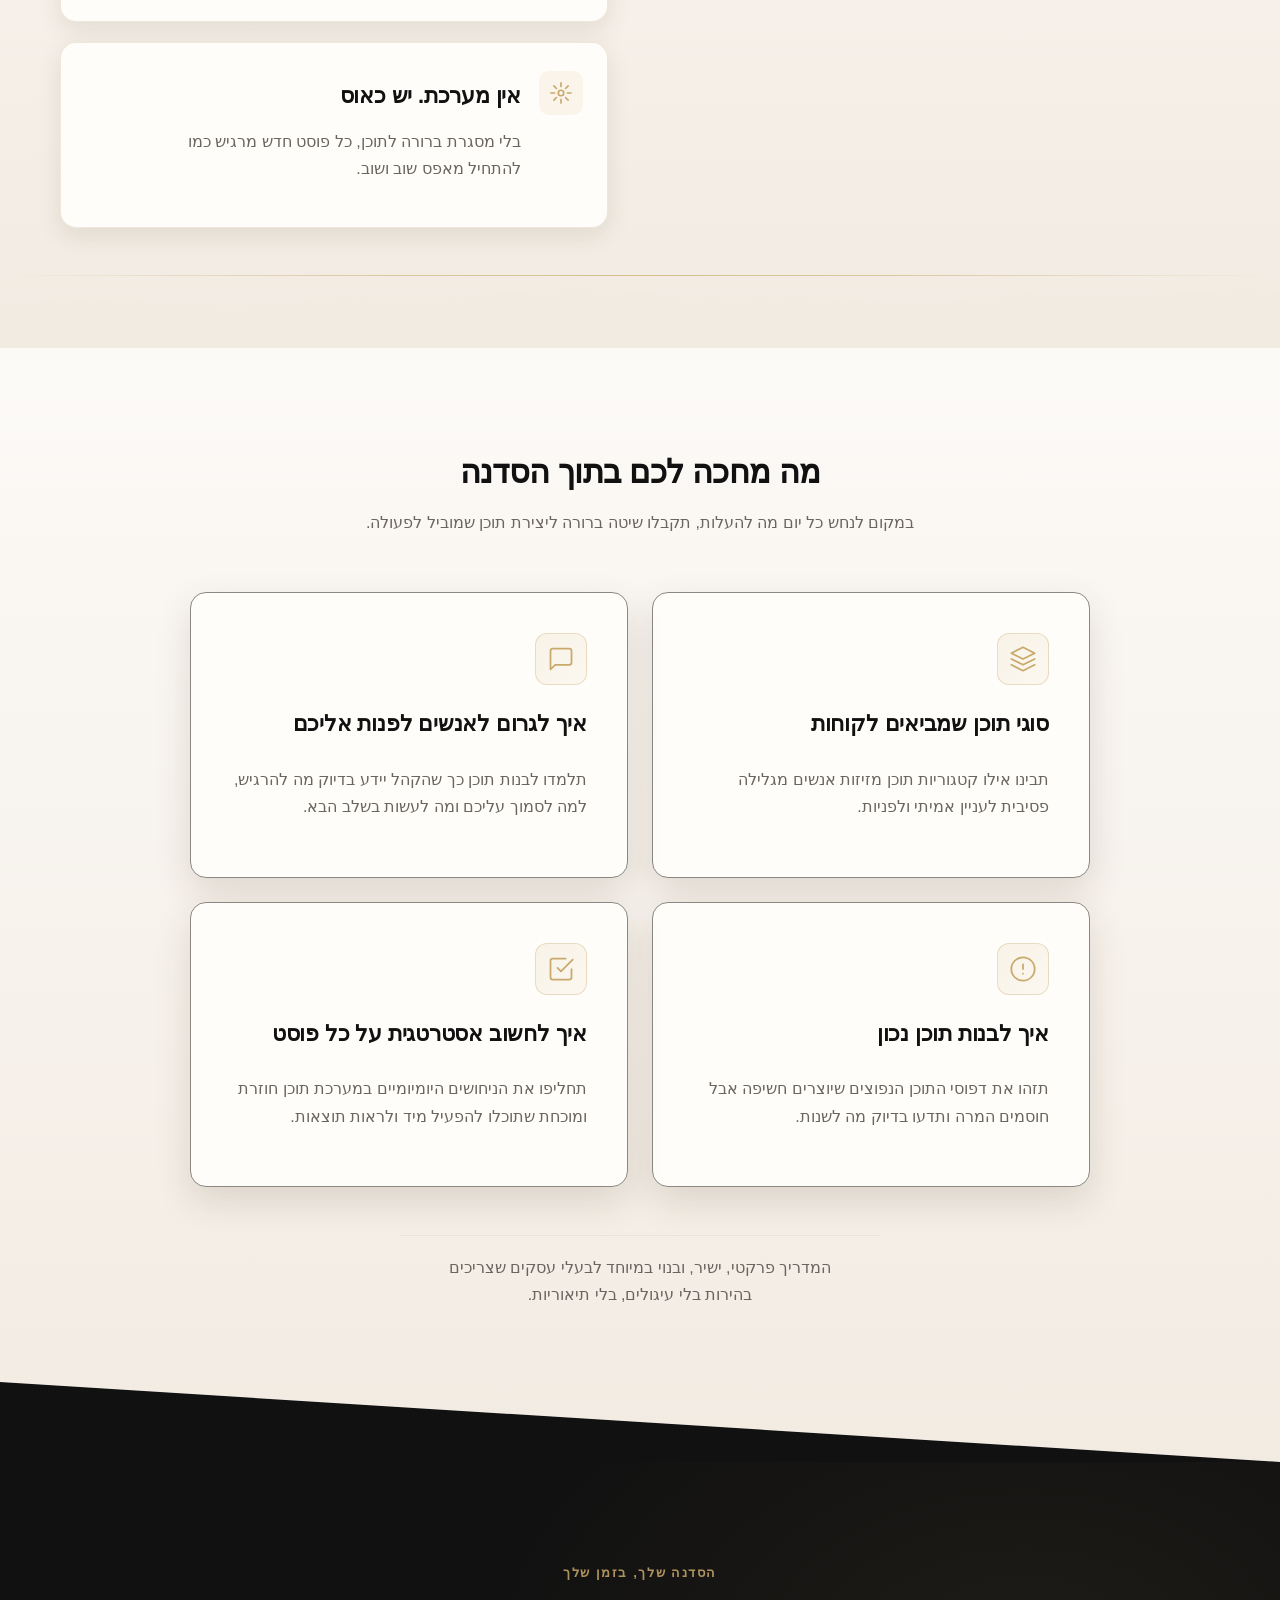
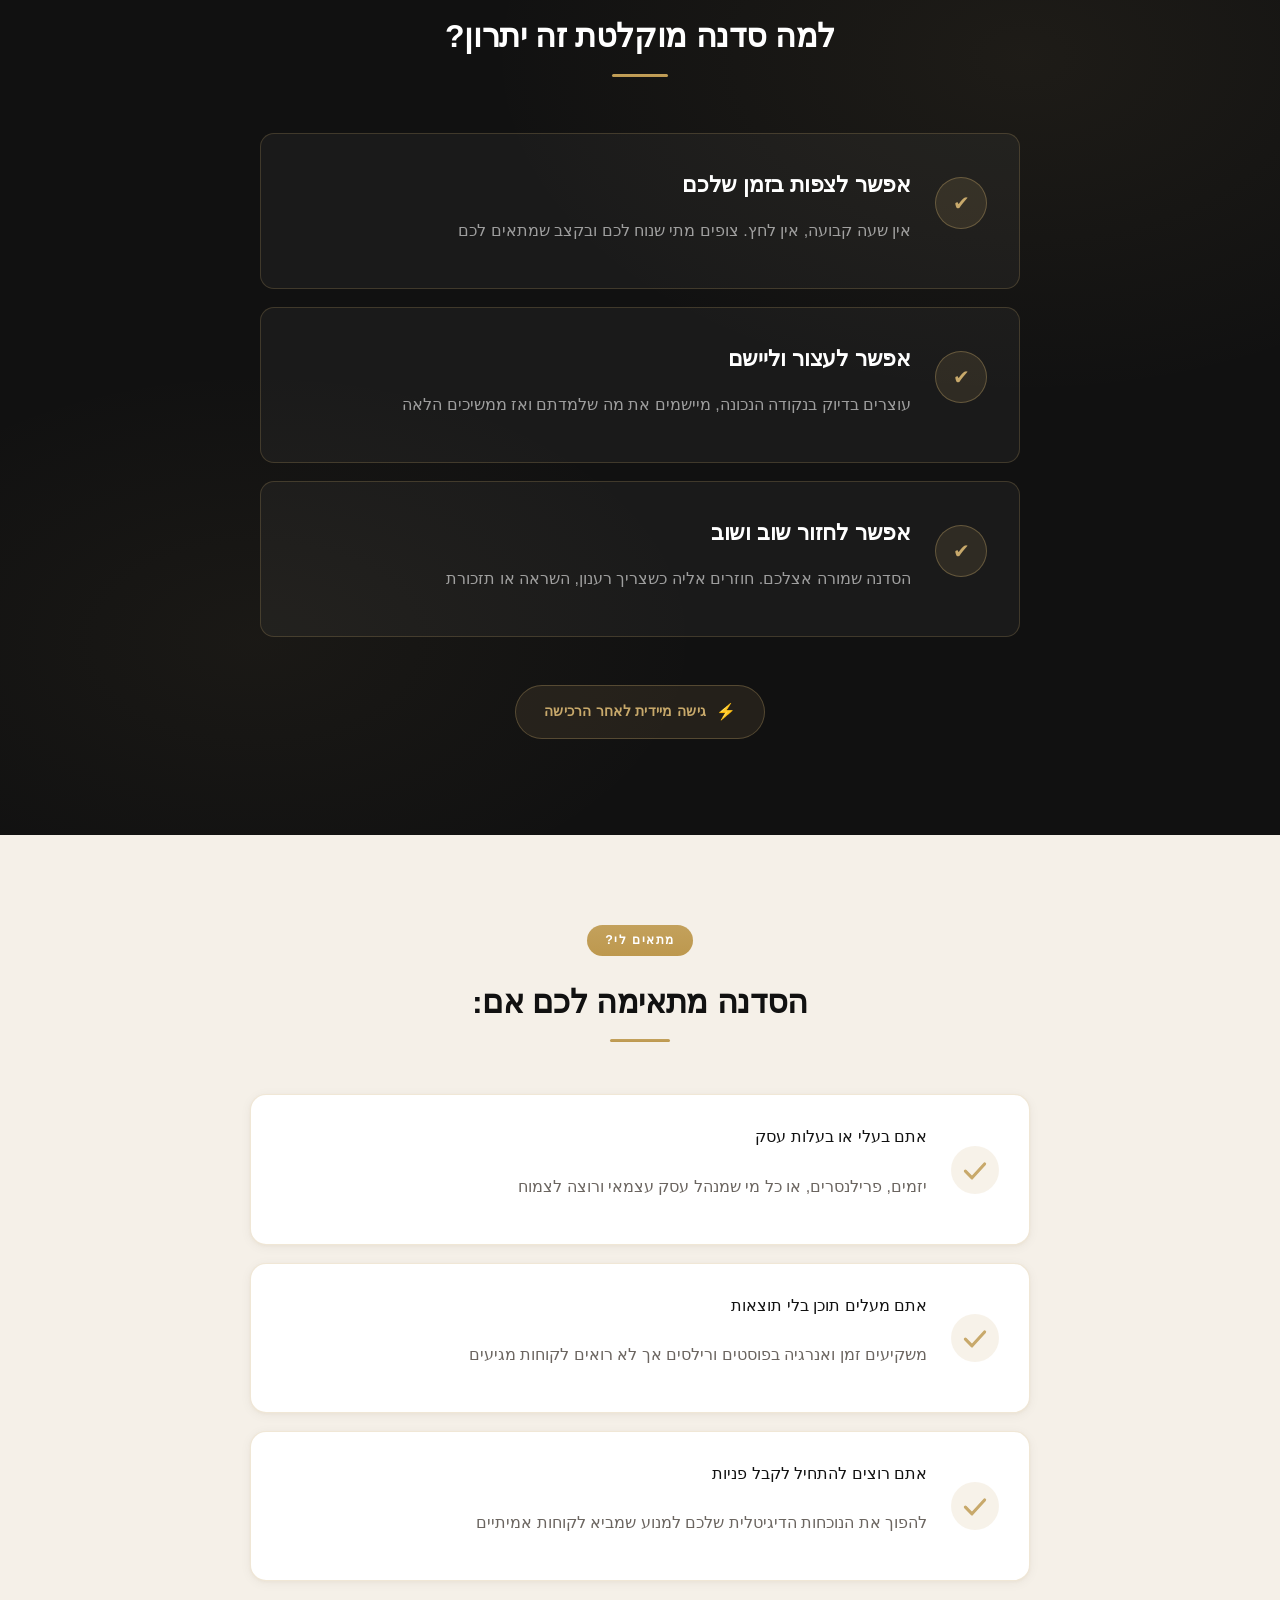
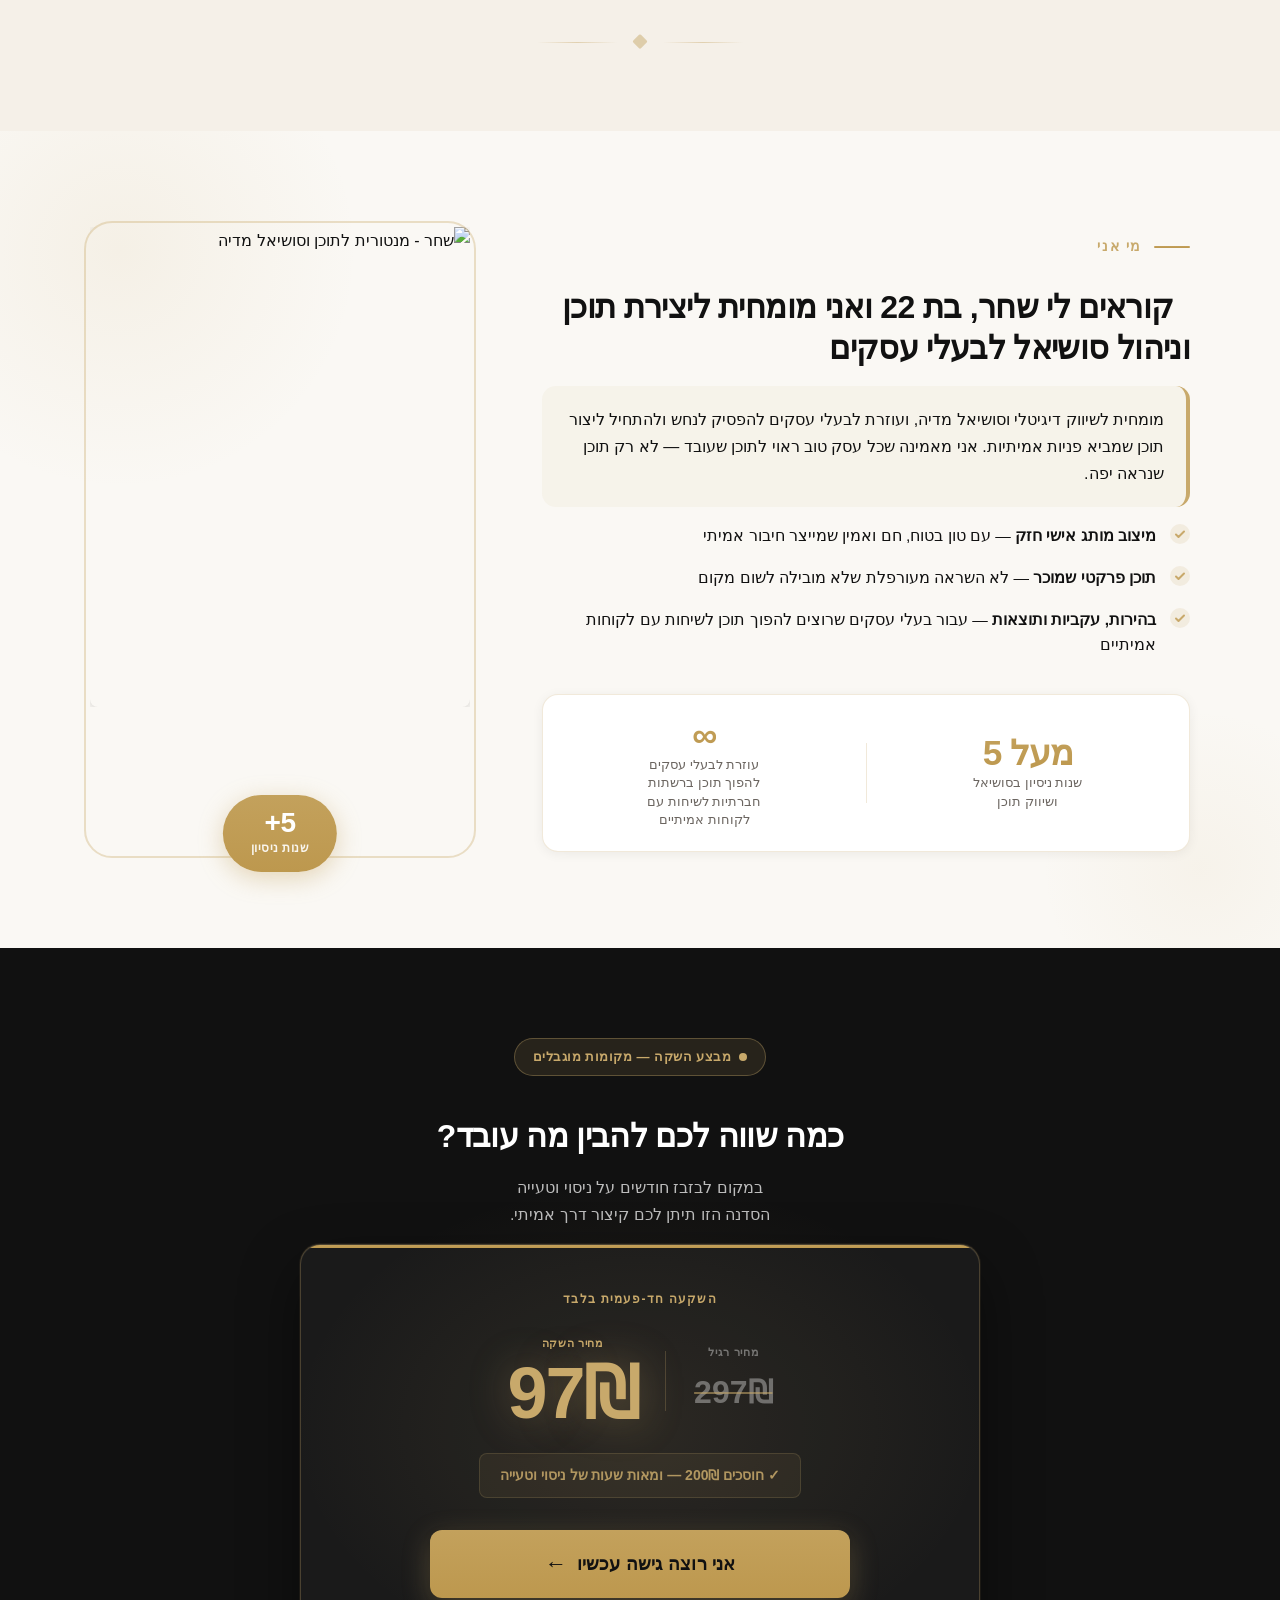
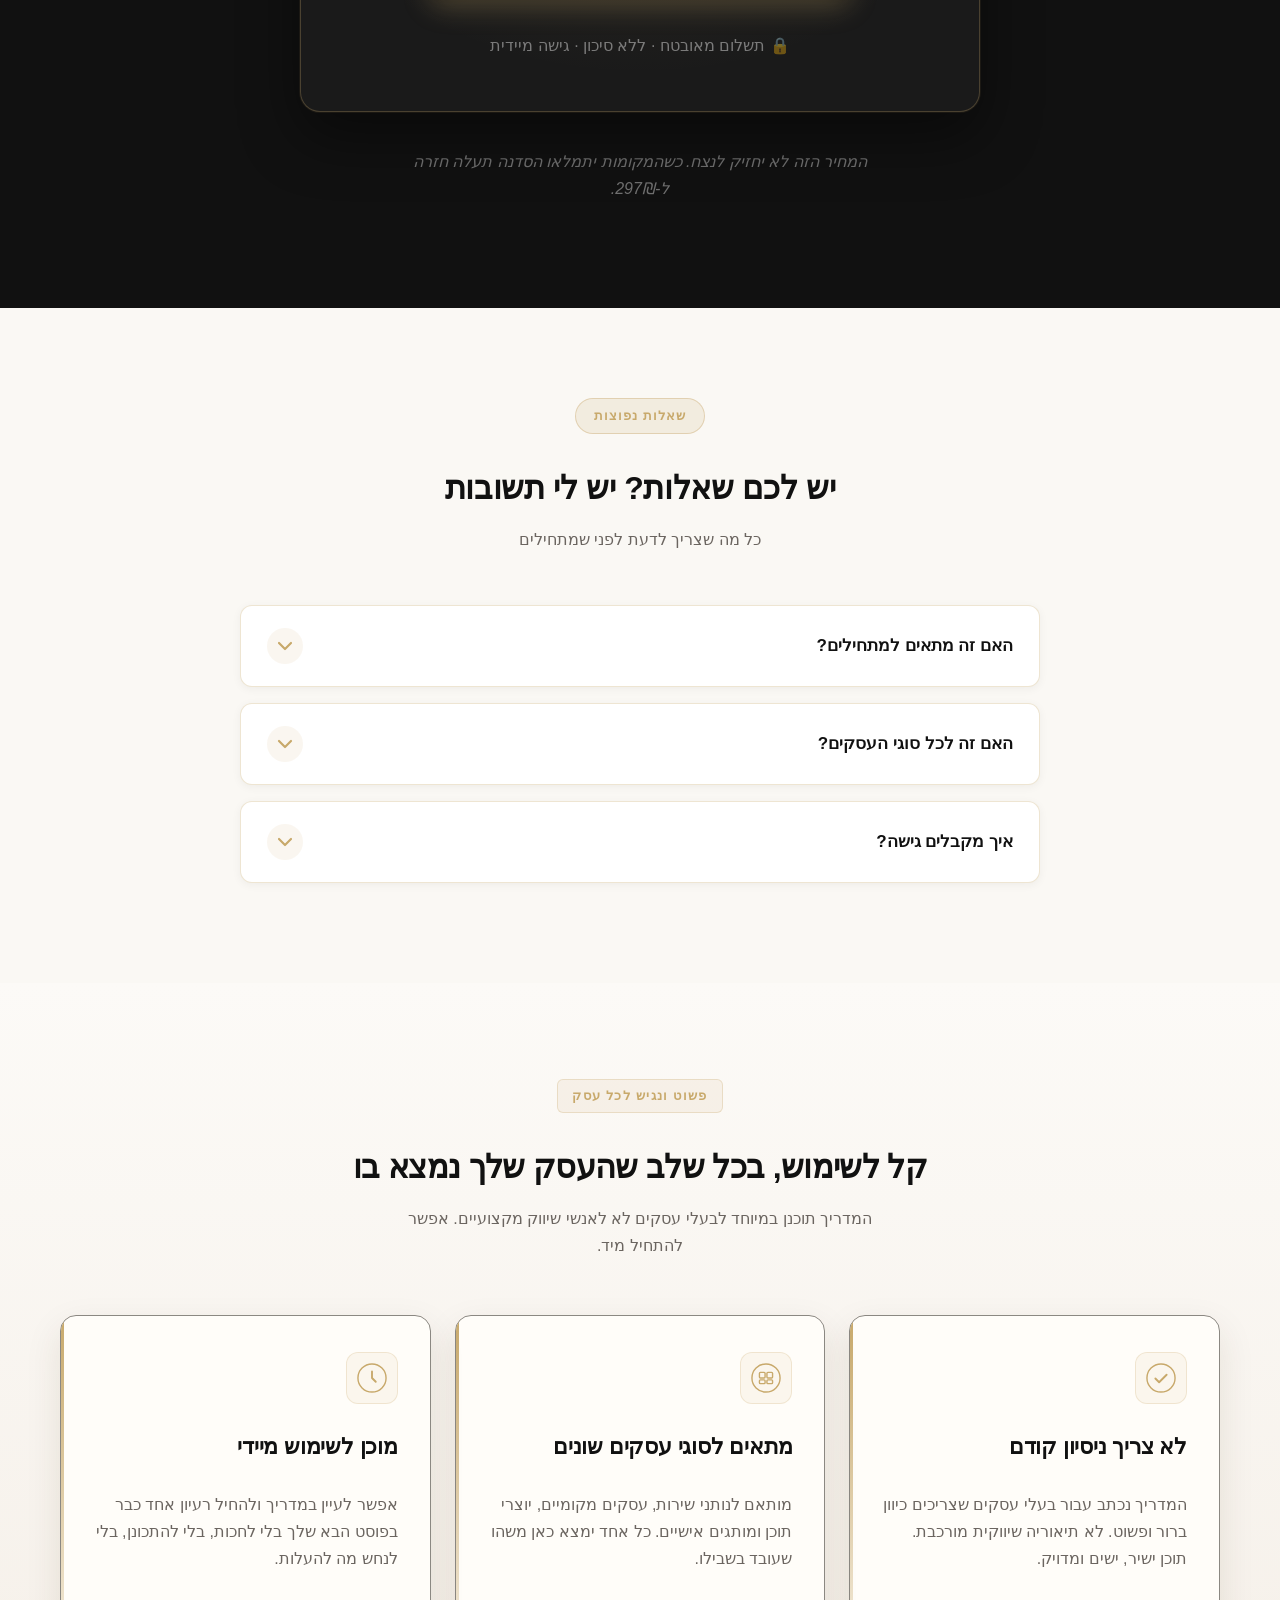
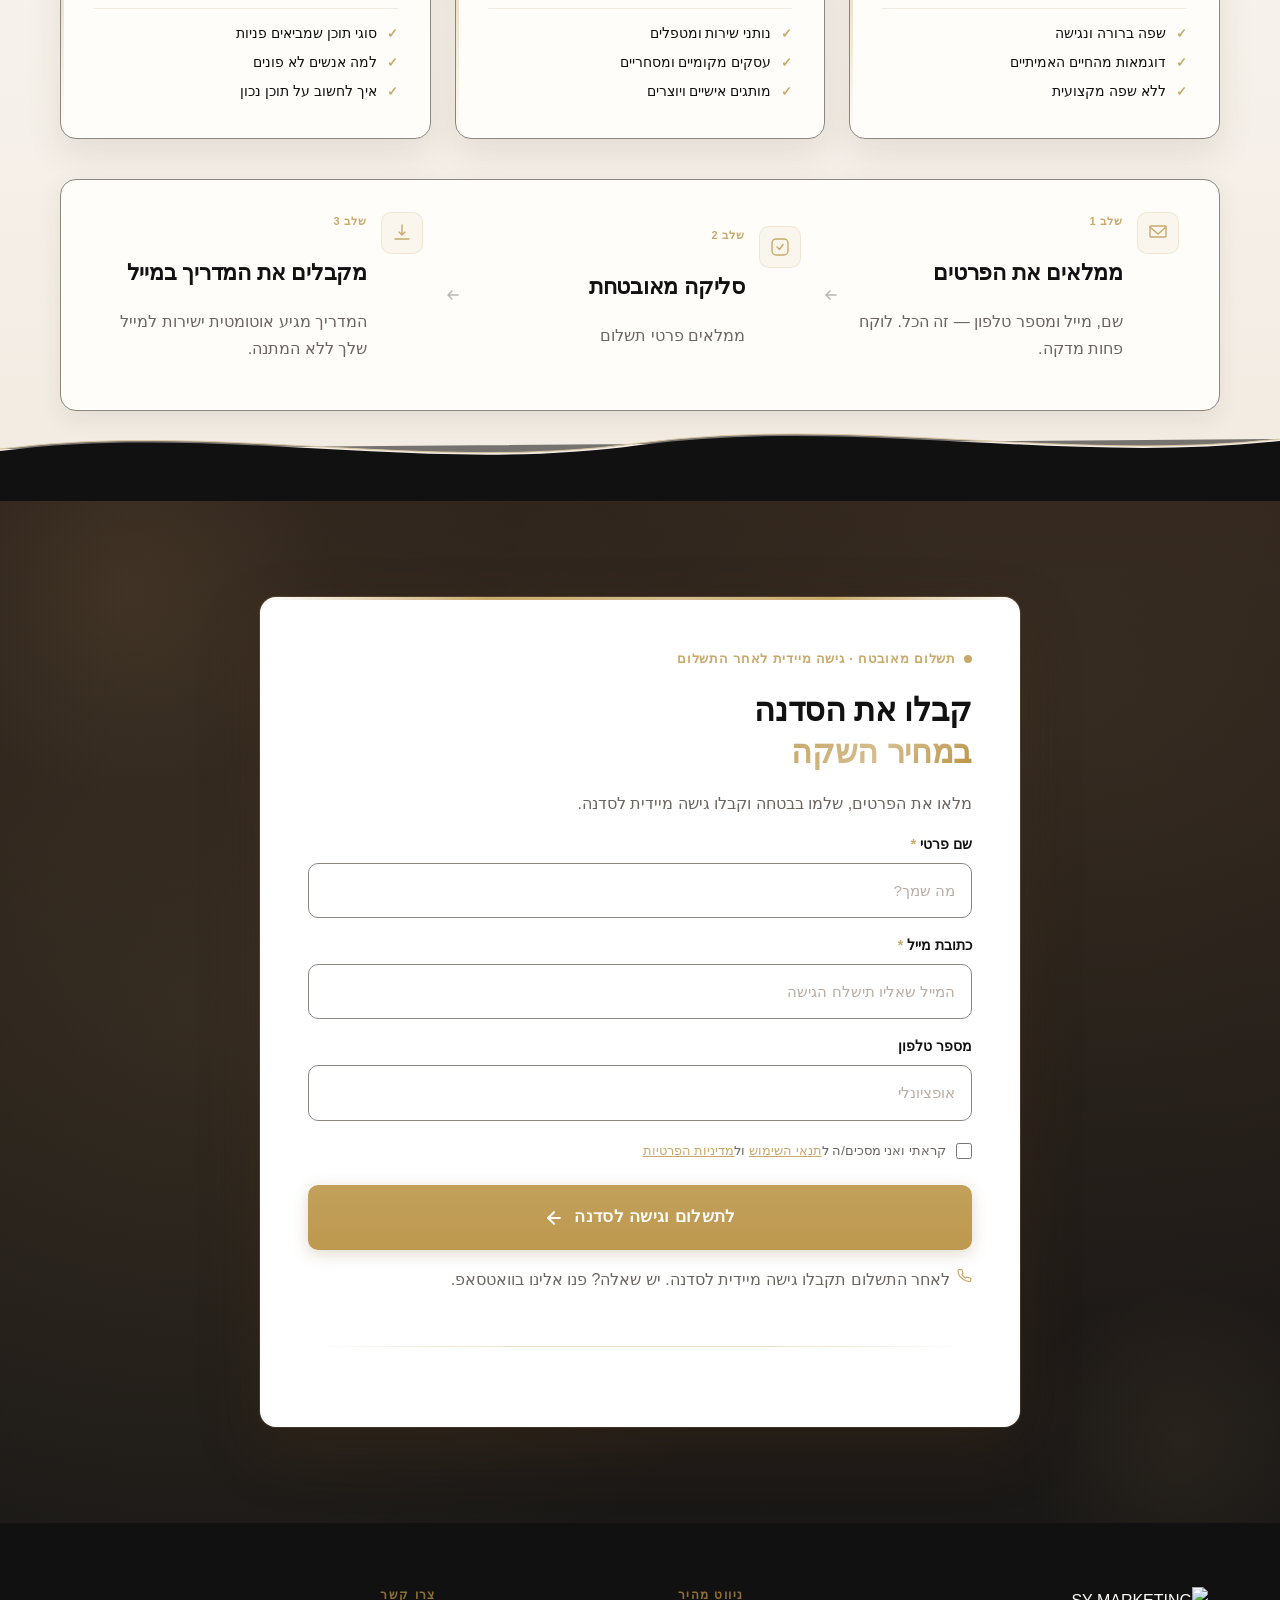
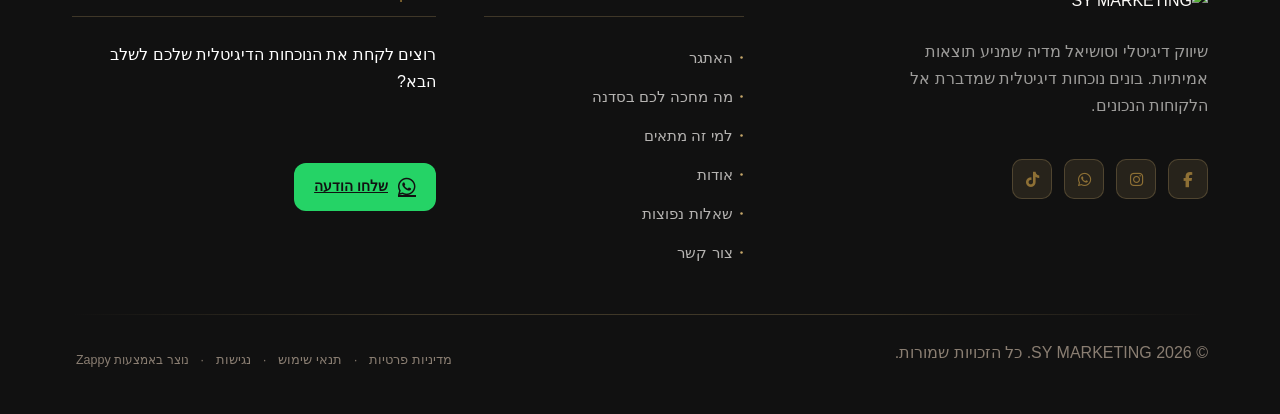
==== commit 7dab7266: "Background sync: Progressive GitHub Sync" ====
--- a/index.html
+++ b/index.html
@@ -333,7 +333,7 @@
       <a href="/" class="logo-link">
         <img src="/assets/logo.webp" alt="SY MARKETING" class="logo">
       </a>
-    </div><ul class="nav-menu" id="navMenu"><li><a href="#zappy-section-1">האתגר</a></li><li><a href="#benefits">מה מחכה לכם בסדנה</a></li><li><a href="#zappy-section-7">שאלות נפוצות</a></li><li><a href="#zappy-section-11">למי זה מתאים</a></li><li><a href="#ai-section-1776689419528-bd020oe">אודות</a></li></ul></div>
+    </div><ul class="nav-menu" id="navMenu"><li><a href="#zappy-section-1">האתגר</a></li><li><a href="#benefits">מה מחכה לכם בסדנה</a></li><li><a href="#zappy-section-11">למי זה מתאים</a></li><li><a href="#ai-section-1776689419528-bd020oe">אודות</a></li><li><a href="#zappy-section-7">שאלות נפוצות</a></li><li><a href="#cta">צור קשר</a></li></ul></div>
 
     
 
@@ -1124,7 +1124,7 @@
     <!-- Image Column (Left) -->
     <div class="about-mentor-image-col">
       <div class="about-mentor-image-wrapper">
-        <div data-zappy-zoom-wrapper="true" data-element-id="img-1776689427338-ofxftyztf" data-element-type="image" data-zappy-zoom-wrapper-width="600px" data-zappy-zoom-wrapper-height="480px" data-zappy-zoom-wrapper-width-mode="px" style="position: relative !important; overflow: hidden !important; width: 600px !important; max-width: 100% !important; margin-left: auto !important; margin-right: auto !important; height: 480px !important; display: block !important;" data-zappy-zoom-clip="true" data-zappy-wrapper-margins-applied="true"><img src="/assets/image-1776689446396-5vn9p5.webp?v=1776689448524" alt="שחר - מנטורית לתוכן וסושיאל מדיה" class="about-mentor-photo" data-placeholder="about-mentor-portrait" data-context="Young professional woman, 22 years old, confident warm smile, content creator and social media expert, modern clean background, professional portrait photography" data-element-type="image" data-element-id="img-1776689427338-ofxftyztf" style="border-radius: 8px; object-position: 50% 50% !important; object-fit: cover !important; width: 100% !important; height: 100% !important; max-width: none !important; display: block !important; margin: 0px !important; left: 0% !important; top: 0% !important; max-height: none !important;" data-zappy-object-position="50% 50%" data-zappy-zoom="1"></div>
+        <div data-zappy-zoom-wrapper="true" data-element-id="img-1776689427338-ofxftyztf" data-element-type="image" data-zappy-zoom-wrapper-width="600px" data-zappy-zoom-wrapper-height="480px" data-zappy-zoom-wrapper-width-mode="px" style="position: relative !important; overflow: hidden !important; width: 600px !important; max-width: 100% !important; margin-left: auto !important; margin-right: auto !important; height: 480px !important; display: block !important;" data-zappy-zoom-clip="true" data-zappy-wrapper-margins-applied="true"><img src="/assets/image-1776689446396-5vn9p5.webp?v=1776689448524" alt="שחר - מנטורית לתוכן וסושיאל מדיה" class="about-mentor-photo" data-placeholder="about-mentor-portrait" data-context="Young professional woman, 22 years old, confident warm smile, content creator and social media expert, modern clean background, professional portrait photography" data-element-type="image" data-element-id="img-1776689427338-ofxftyztf" style="border-radius: 8px; object-position: 55% 89% !important; object-fit: cover !important; width: 100% !important; height: 100% !important; max-width: none !important; display: block; margin: 0px !important; left: 0% !important; top: 0% !important; max-height: none !important; position: absolute !important" data-zappy-object-position="55% 89%" data-zappy-zoom="1"></div>
         <div class="about-mentor-image-badge">
           <span class="about-mentor-badge-number" >5+</span>
           <span class="about-mentor-badge-label">שנות ניסיון</span>
@@ -1133,7 +1133,7 @@
     </div>
 
     <!-- Content Column (Right) -->
-    <div class="about-mentor-content-col"><div class="zappy-inserted-element" id="zappy-element-1776689581089-16iiy0hoe" data-element-id="zappy-element-1776689581089-16iiy0hoe" data-element-type="paragraph" data-zappy-newly-inserted="true" style="width: 100%;"></div>
+    <div class="about-mentor-content-col">
 
       <div class="about-mentor-eyebrow" >
         <span class="about-mentor-eyebrow-line"></span>
@@ -1558,7 +1558,7 @@
 </section>
   </main>
   
-  <footer class="site-footer"><div class="footer-container"><div class="footer-top"><div class="footer-col footer-brand"><a href="#" class="footer-logo-link"><img src="/assets/logo.webp" alt="SY MARKETING" class="logo" data-zappy-footer-image="true" data-element-type="image" data-element-id="img-1776683336400-umtr5q2zu" ></a><p class="footer-tagline" >שיווק דיגיטלי וסושיאל מדיה שמניע תוצאות אמיתיות. בונים נוכחות דיגיטלית שמדברת אל הלקוחות הנכונים.</p><div class="footer-social"><a href="https://facebook.com/share/1GLFijAH5T/?mibextid=wwXIfr" aria-label="Facebook"><i class="fab fa-facebook-f"></i></a><a href="https://instagram.com/shachar_yitzchack?igsh=ZHBtaTFqc2lvNTF5" aria-label="Instagram"><i class="fab fa-instagram" data-element-type="icon" data-element-id="icon-1776682497488-ex1z4z986" data-icon-type="fontawesome"></i></a><a href="https://chat.whatsapp.com/HLqYoLKhZhm3m2TphrbbUI?mode=gi_t" aria-label="WhatsApp"><i class="fab fa-whatsapp" data-element-type="icon" data-element-id="icon-1776682497488-etnpxrefs" data-icon-type="fontawesome"></i></a><a href="https://tiktok.com/@shachar_yitzchack?_r=1&amp;_t=ZS-95U060dYsop" aria-label="TikTok" data-element-id="element-ai-1776682438420-tk9x2m" data-element-type="social-link" target="_blank" rel="noopener noreferrer"><i class="fab fa-tiktok" data-element-type="icon" data-element-id="icon-1776682497489-yyxrmdapq" data-icon-type="fontawesome"></i></a></div></div><div class="footer-col footer-nav"><h4 class="footer-heading">ניווט מהיר</h4><ul class="footer-links" ><li><a href="#zappy-section-1">האתגר</a></li><li><a href="#benefits">מה מחכה לכם בסדנה</a></li><li><a href="#zappy-section-11">למי זה מתאים</a></li><li><a href="#founder">אודות</a></li><li><a href="#zappy-section-7">שאלות נפוצות</a></li></ul></div><div class="footer-col footer-contact-col">
+  <footer class="site-footer"><div class="footer-container"><div class="footer-top"><div class="footer-col footer-brand"><a href="#" class="footer-logo-link"><img src="/assets/logo.webp" alt="SY MARKETING" class="logo" data-zappy-footer-image="true" data-element-type="image" data-element-id="img-1776683336400-umtr5q2zu" ></a><p class="footer-tagline" >שיווק דיגיטלי וסושיאל מדיה שמניע תוצאות אמיתיות. בונים נוכחות דיגיטלית שמדברת אל הלקוחות הנכונים.</p><div class="footer-social"><a href="https://facebook.com/share/1GLFijAH5T/?mibextid=wwXIfr" aria-label="Facebook"><i class="fab fa-facebook-f"></i></a><a href="https://instagram.com/shachar_yitzchack?igsh=ZHBtaTFqc2lvNTF5" aria-label="Instagram"><i class="fab fa-instagram" data-element-type="icon" data-element-id="icon-1776682497488-ex1z4z986" data-icon-type="fontawesome"></i></a><a href="https://chat.whatsapp.com/HLqYoLKhZhm3m2TphrbbUI?mode=gi_t" aria-label="WhatsApp"><i class="fab fa-whatsapp" data-element-type="icon" data-element-id="icon-1776682497488-etnpxrefs" data-icon-type="fontawesome"></i></a><a href="https://tiktok.com/@shachar_yitzchack?_r=1&amp;_t=ZS-95U060dYsop" aria-label="TikTok" data-element-id="element-ai-1776682438420-tk9x2m" data-element-type="social-link" target="_blank" rel="noopener noreferrer"><i class="fab fa-tiktok" data-element-type="icon" data-element-id="icon-1776682497489-yyxrmdapq" data-icon-type="fontawesome"></i></a></div></div><div class="footer-col footer-nav"><h4 class="footer-heading">ניווט מהיר</h4><ul class="footer-links" ><li><a href="#zappy-section-1">האתגר</a></li><li><a href="#benefits">מה מחכה לכם בסדנה</a></li><li><a href="#zappy-section-11">למי זה מתאים</a></li><li><a href="#ai-section-1776689419528-bd020oe">אודות</a></li><li><a href="#zappy-section-7">שאלות נפוצות</a></li><li><a href="#cta">צור קשר</a></li></ul></div><div class="footer-col footer-contact-col">
 <h4 class="footer-heading">צרו קשר</h4>
 <p style="color: var(--text-light); font-size: 14px; margin-bottom: 16px; line-height: 1.6; max-width: 65ch; margin-left: auto; margin-right: auto;" data-zappy-text-width="readable">רוצים לקחת את הנוכחות הדיגיטלית שלכם לשלב הבא?</p>
 <ul class="footer-contact" ></ul>
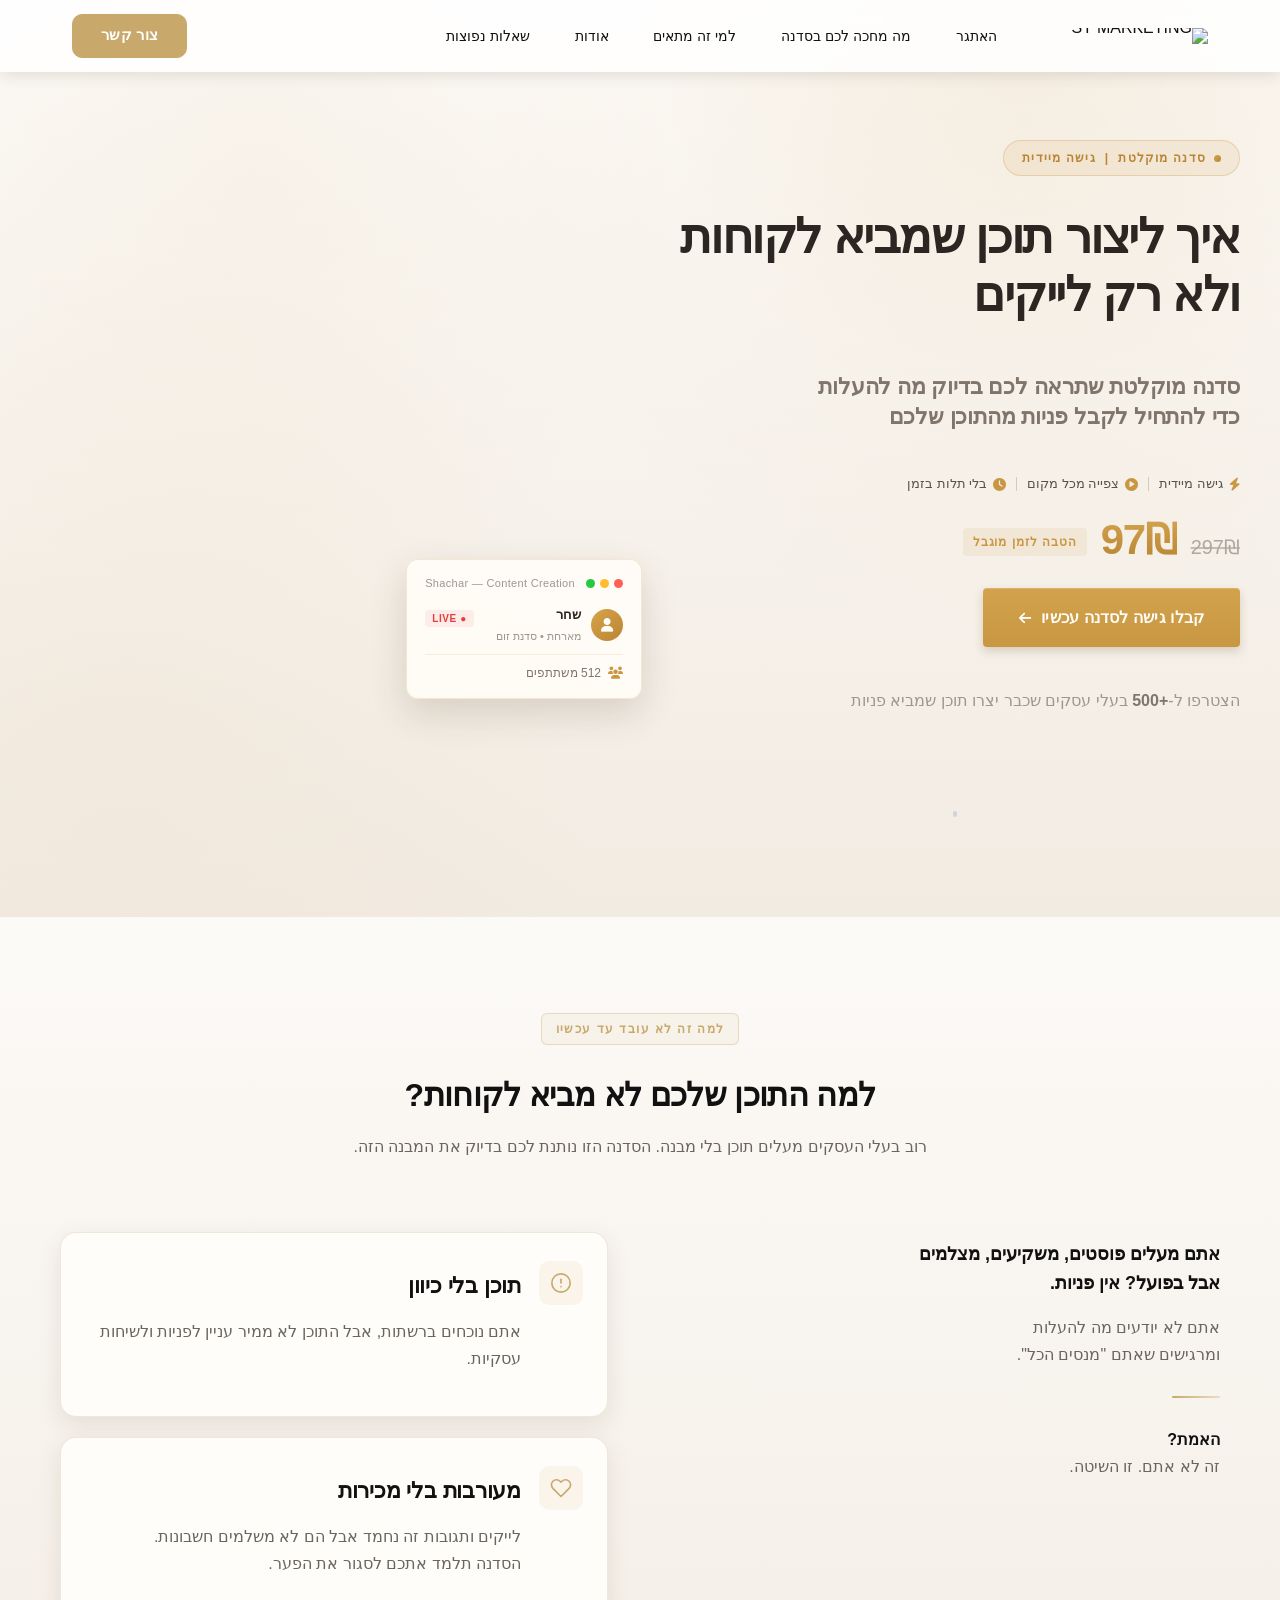
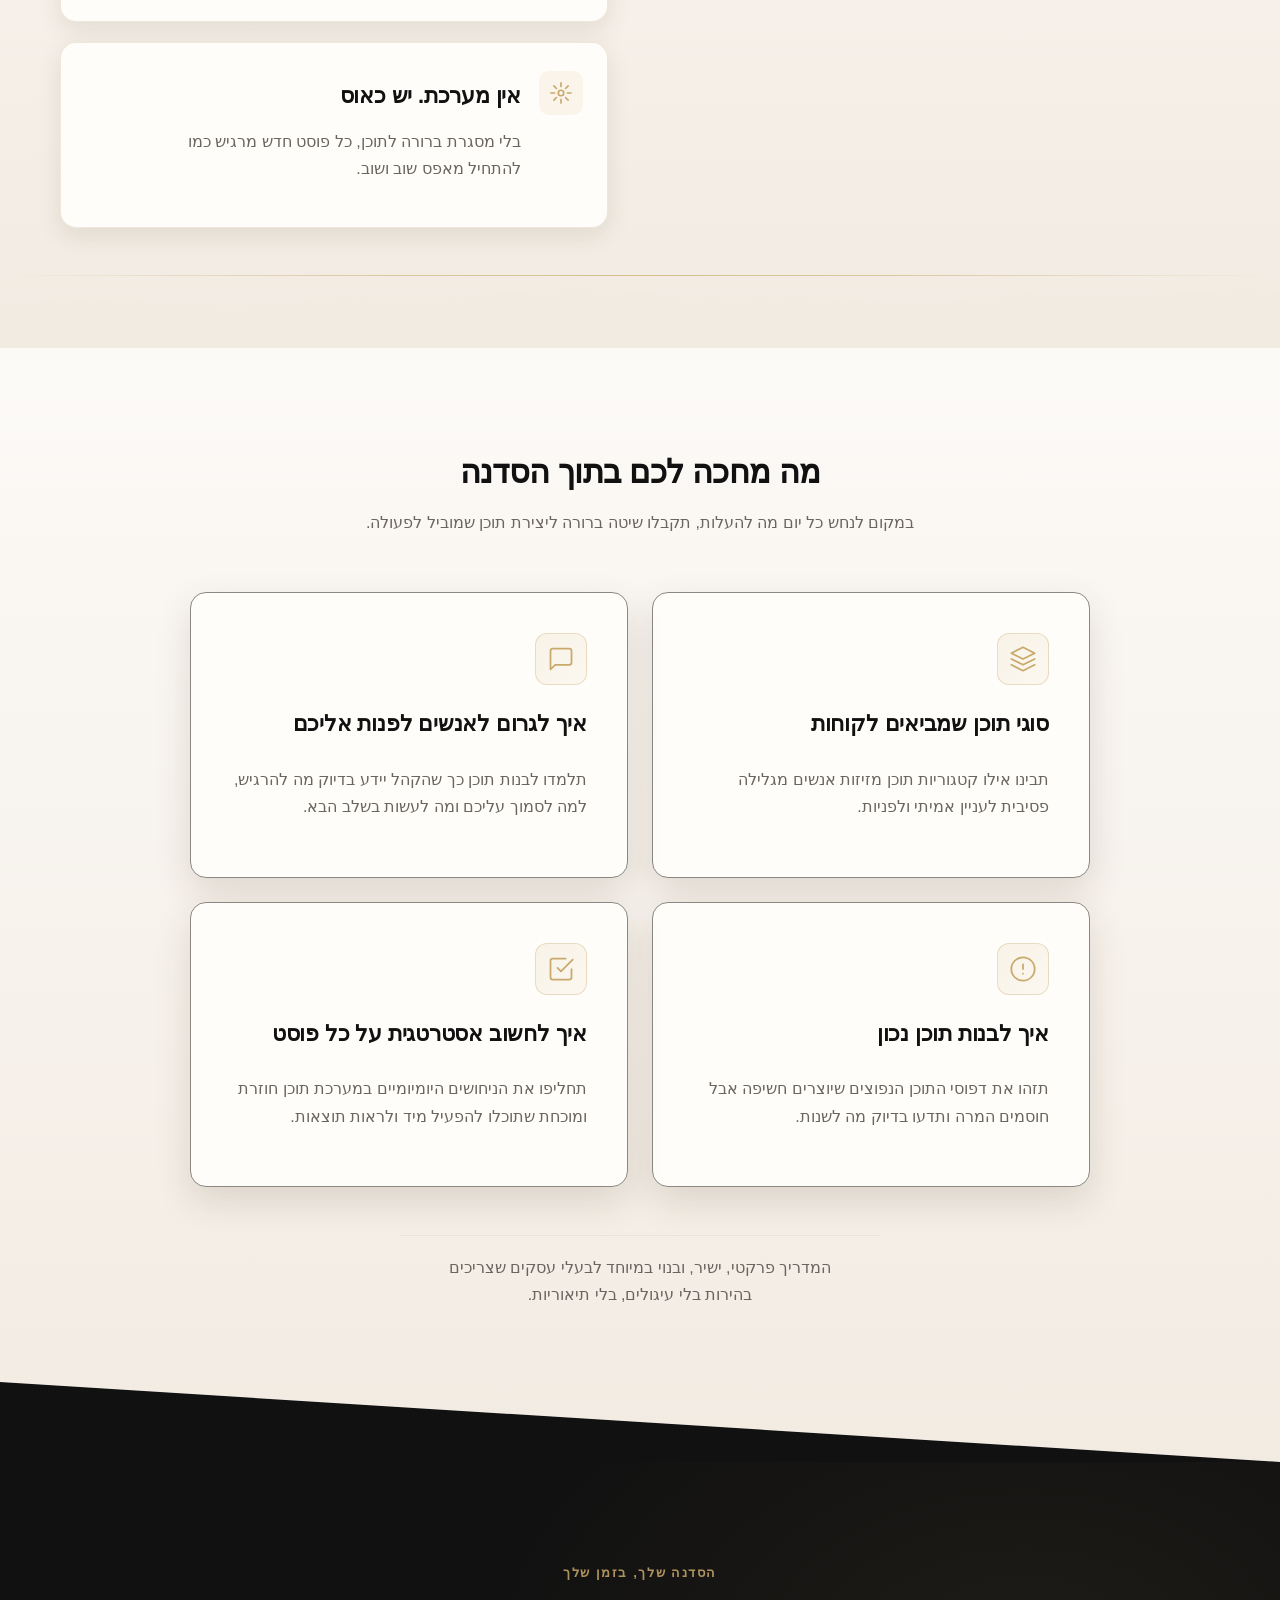
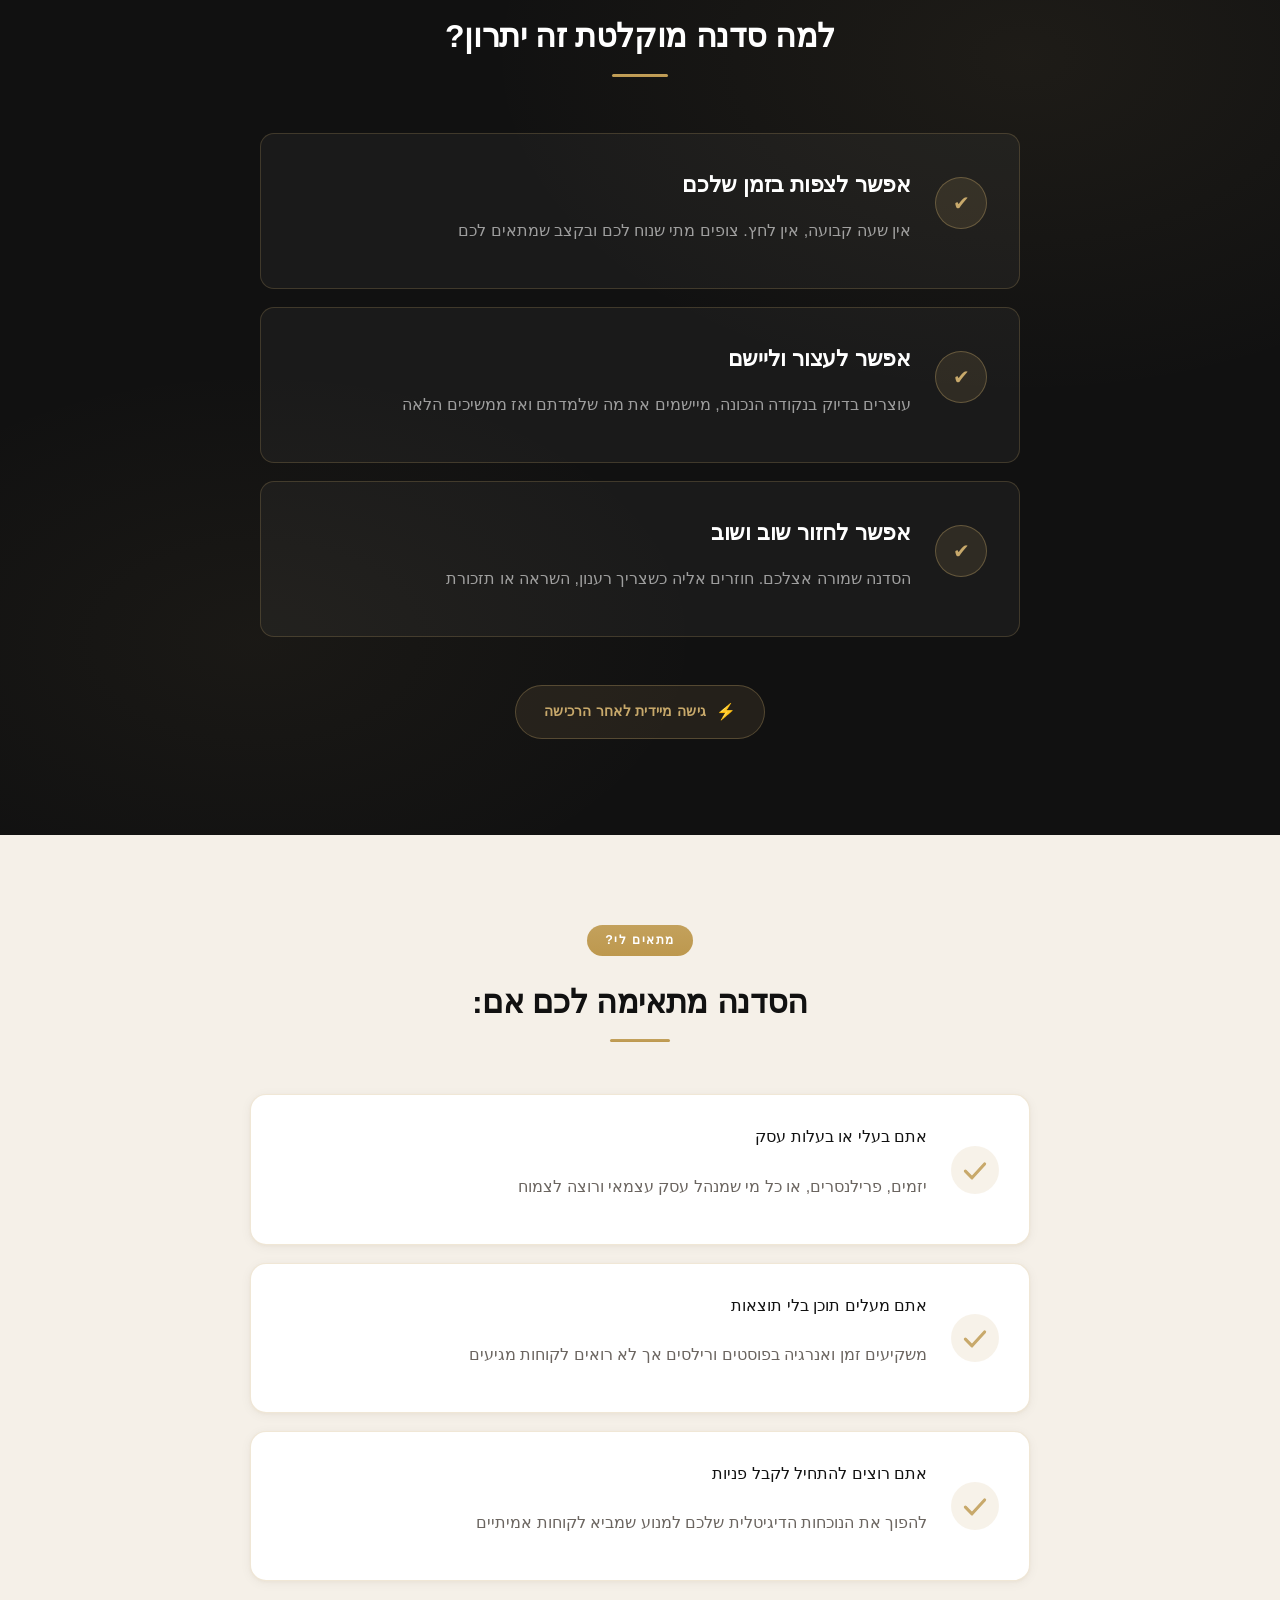
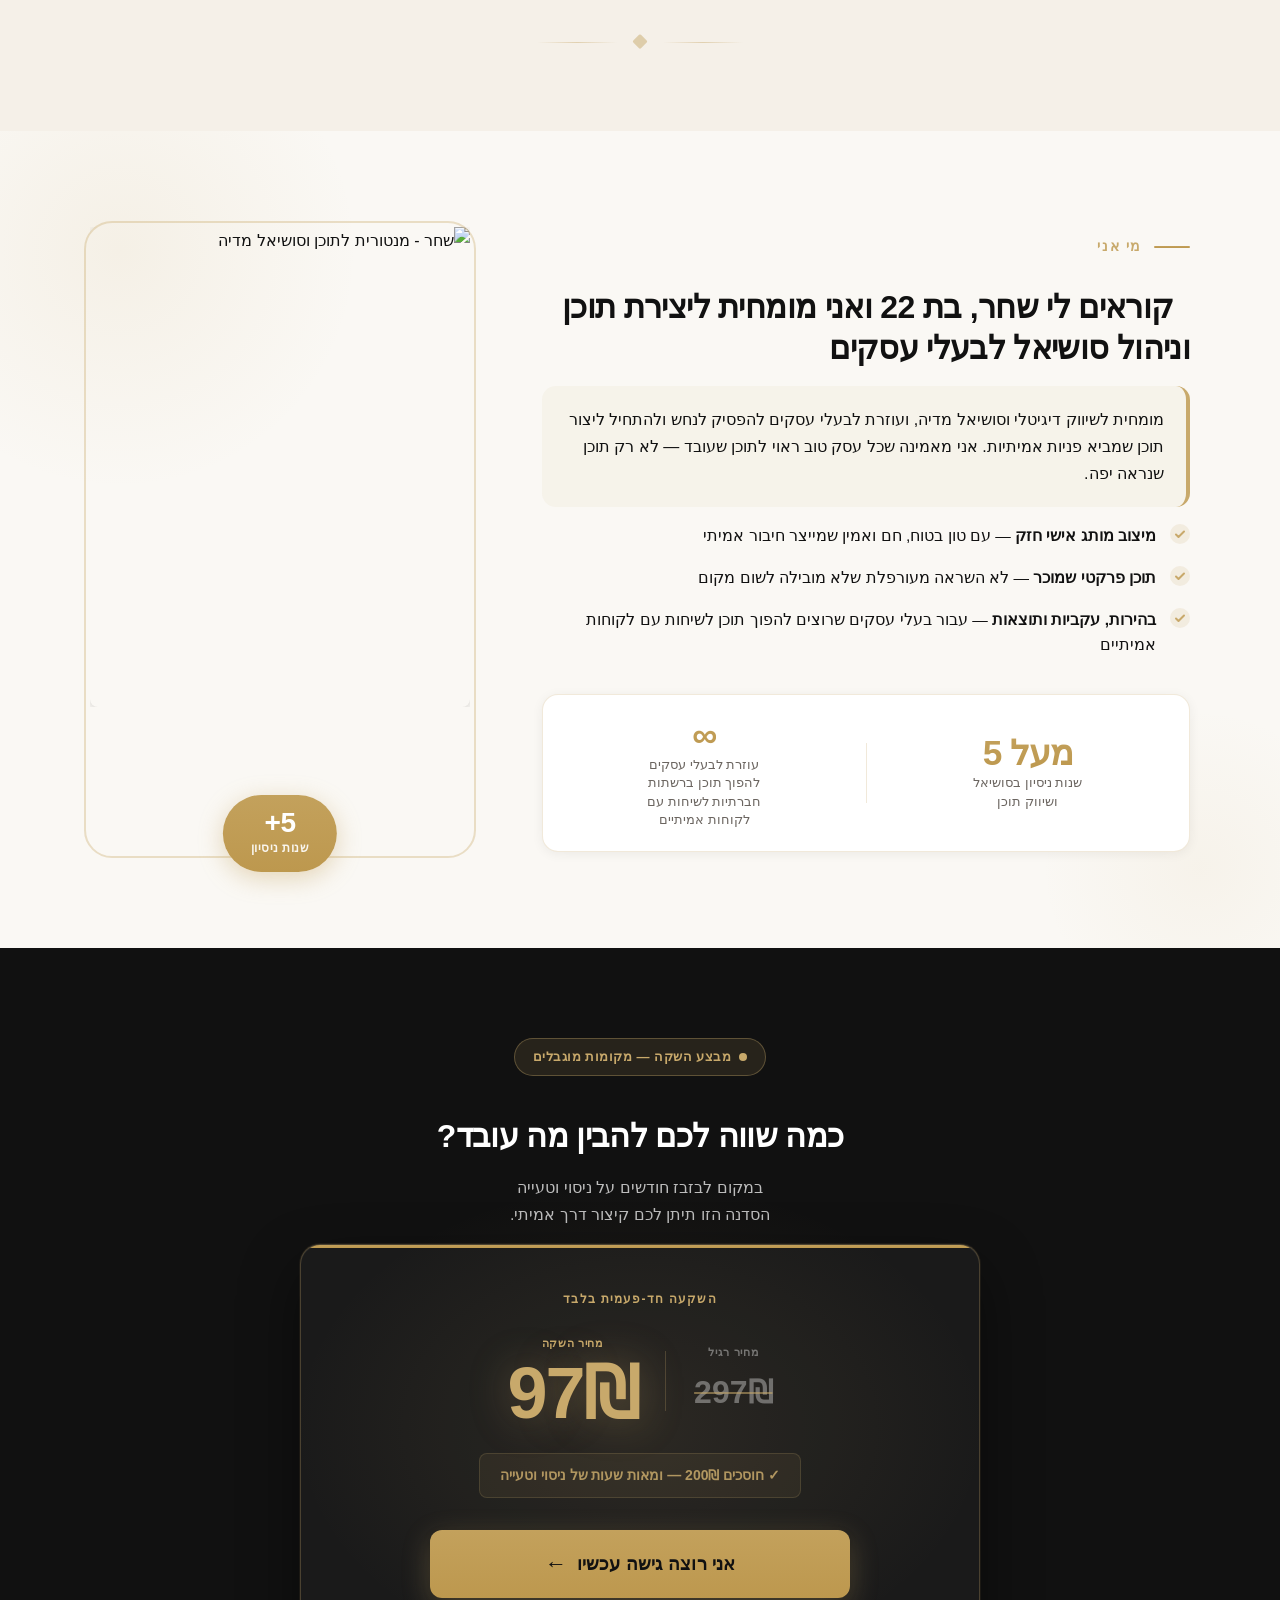
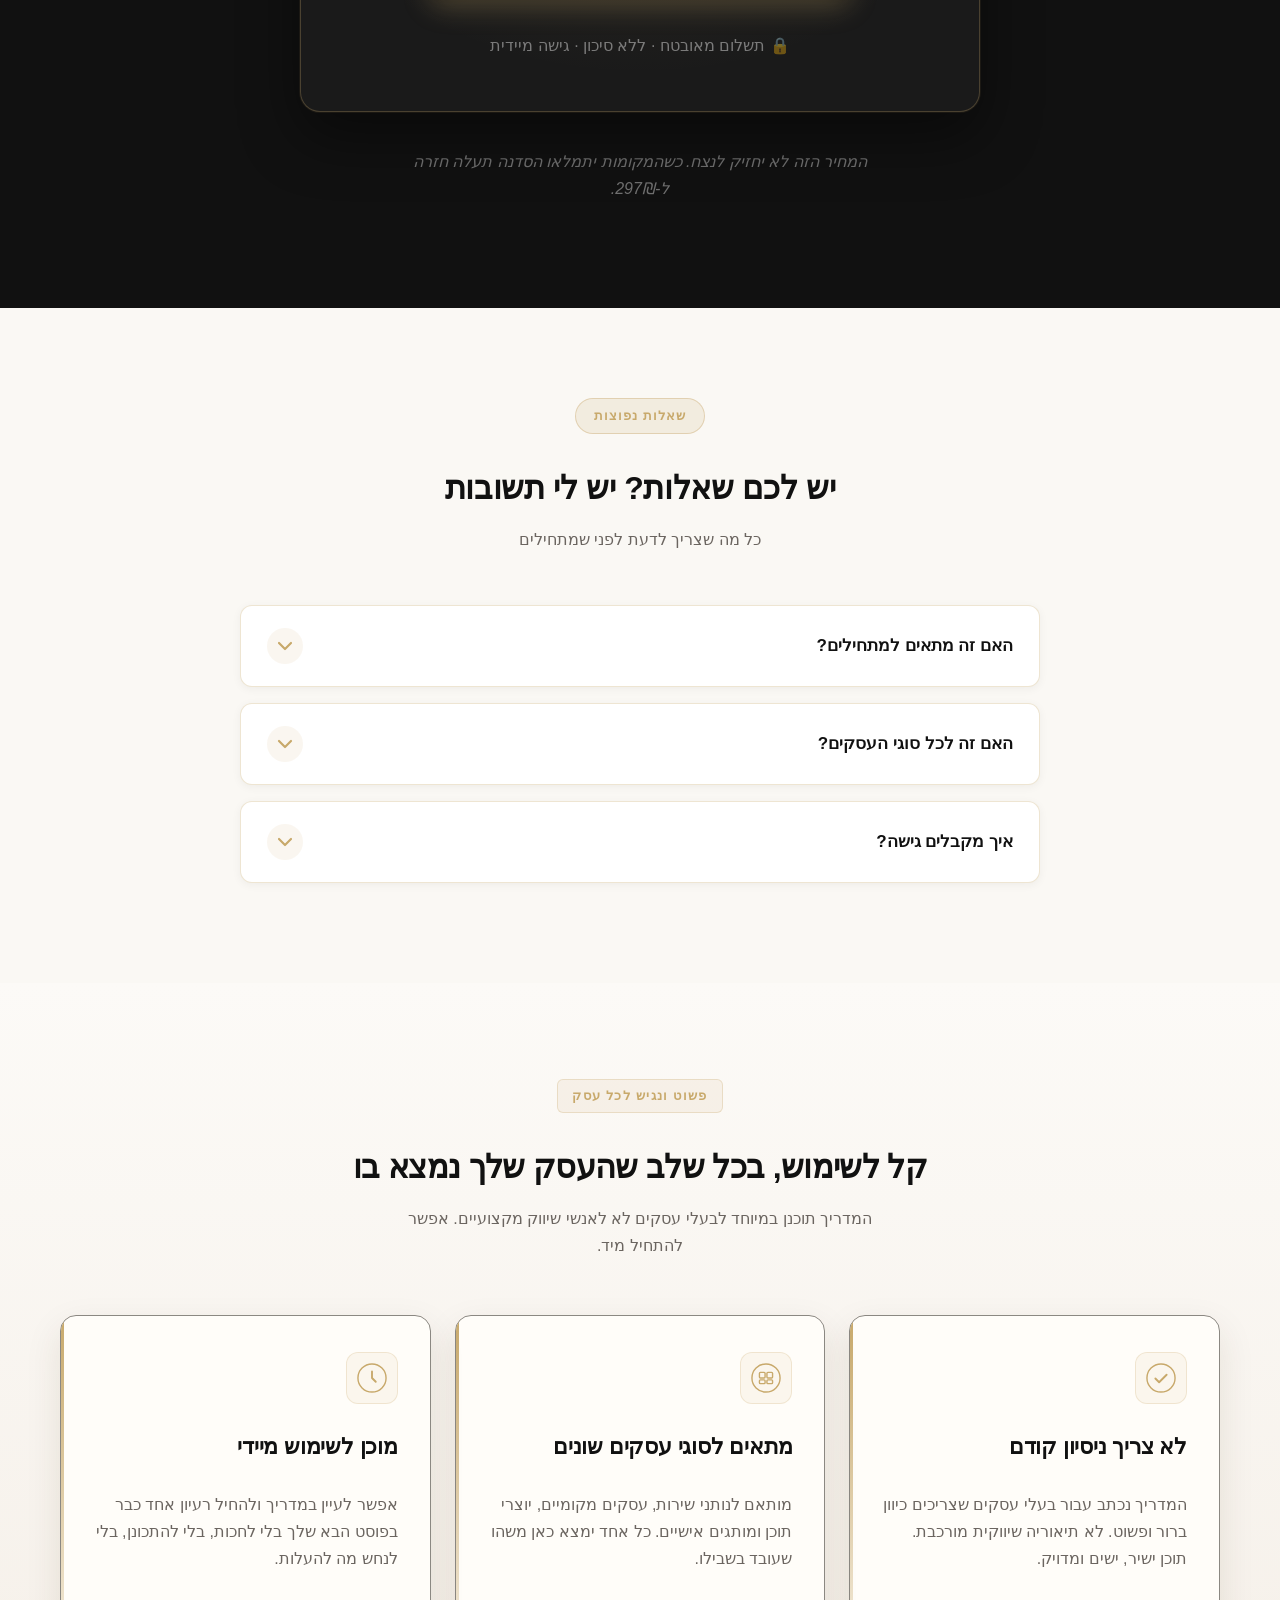
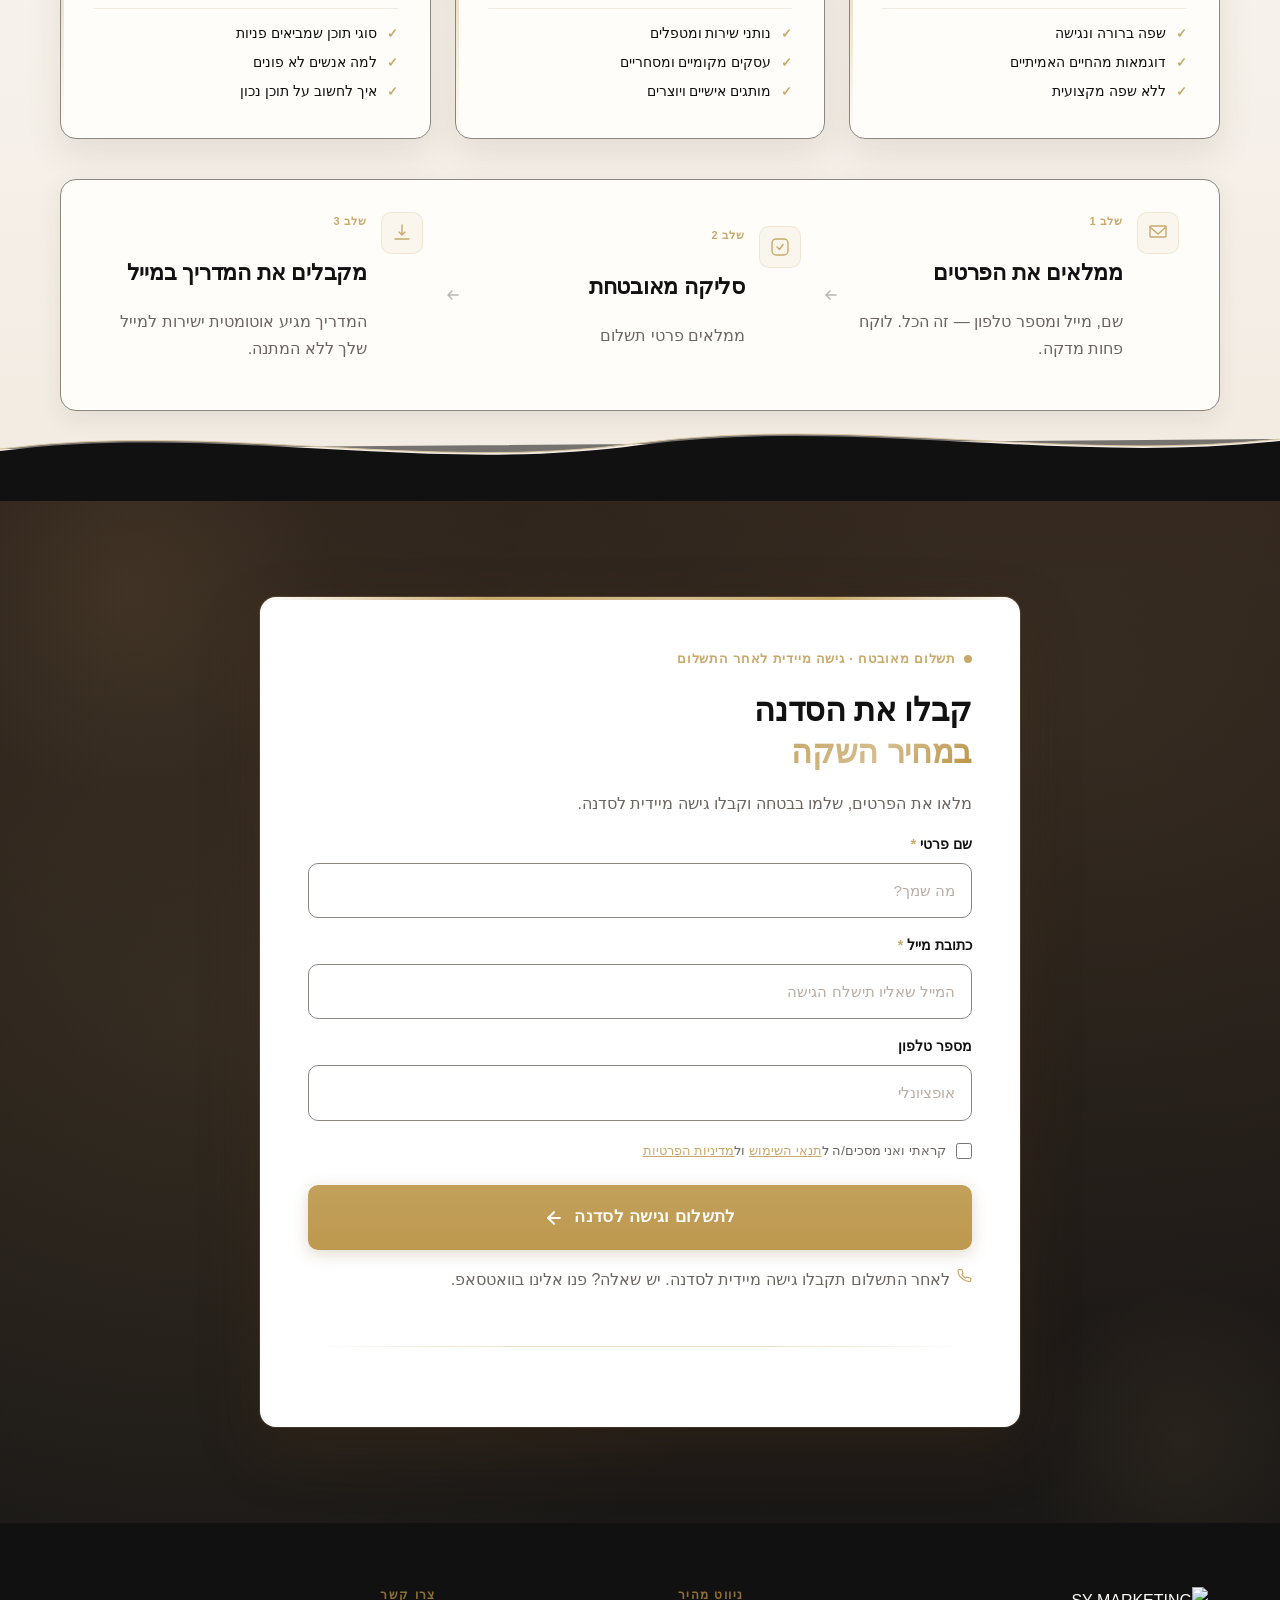
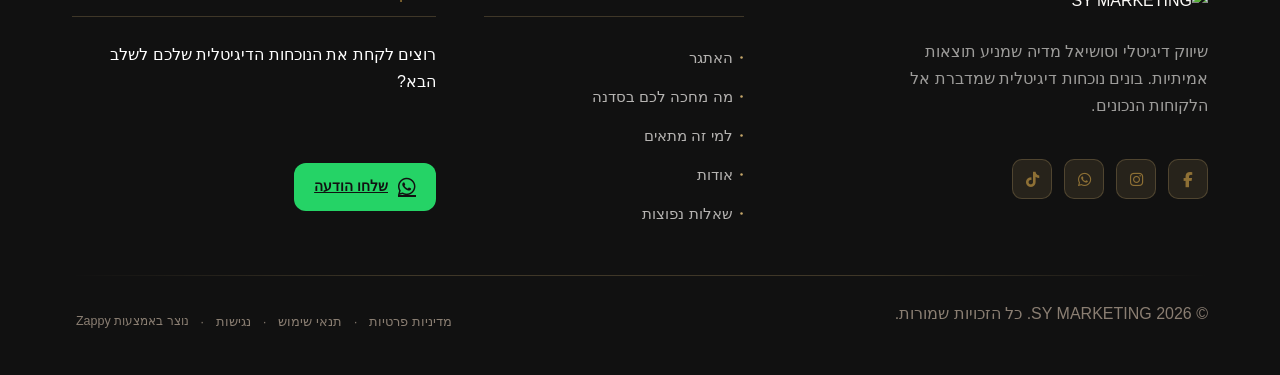
==== commit b0c22445: "Background sync: Progressive GitHub Sync" ====
--- a/index.html
+++ b/index.html
@@ -333,7 +333,7 @@
       <a href="/" class="logo-link">
         <img src="/assets/logo.webp" alt="SY MARKETING" class="logo">
       </a>
-    </div><ul class="nav-menu" id="navMenu"><li><a href="#zappy-section-1">האתגר</a></li><li><a href="#benefits">מה מחכה לכם בסדנה</a></li><li><a href="#zappy-section-11">למי זה מתאים</a></li><li><a href="#ai-section-1776689419528-bd020oe">אודות</a></li><li><a href="#zappy-section-7">שאלות נפוצות</a></li><li><a href="#cta">צור קשר</a></li></ul></div>
+    </div><ul class="nav-menu" id="navMenu"><li><a href="#zappy-section-1">האתגר</a></li><li><a href="#benefits">מה מחכה לכם בסדנה</a></li><li><a href="#zappy-section-11">למי זה מתאים</a></li><li><a href="#ai-section-1776689419528-bd020oe">אודות</a></li><li><a href="#zappy-section-7">שאלות נפוצות</a></li></ul></div>
 
     
 
@@ -1558,7 +1558,7 @@
 </section>
   </main>
   
-  <footer class="site-footer"><div class="footer-container"><div class="footer-top"><div class="footer-col footer-brand"><a href="#" class="footer-logo-link"><img src="/assets/logo.webp" alt="SY MARKETING" class="logo" data-zappy-footer-image="true" data-element-type="image" data-element-id="img-1776683336400-umtr5q2zu" ></a><p class="footer-tagline" >שיווק דיגיטלי וסושיאל מדיה שמניע תוצאות אמיתיות. בונים נוכחות דיגיטלית שמדברת אל הלקוחות הנכונים.</p><div class="footer-social"><a href="https://facebook.com/share/1GLFijAH5T/?mibextid=wwXIfr" aria-label="Facebook"><i class="fab fa-facebook-f"></i></a><a href="https://instagram.com/shachar_yitzchack?igsh=ZHBtaTFqc2lvNTF5" aria-label="Instagram"><i class="fab fa-instagram" data-element-type="icon" data-element-id="icon-1776682497488-ex1z4z986" data-icon-type="fontawesome"></i></a><a href="https://chat.whatsapp.com/HLqYoLKhZhm3m2TphrbbUI?mode=gi_t" aria-label="WhatsApp"><i class="fab fa-whatsapp" data-element-type="icon" data-element-id="icon-1776682497488-etnpxrefs" data-icon-type="fontawesome"></i></a><a href="https://tiktok.com/@shachar_yitzchack?_r=1&amp;_t=ZS-95U060dYsop" aria-label="TikTok" data-element-id="element-ai-1776682438420-tk9x2m" data-element-type="social-link" target="_blank" rel="noopener noreferrer"><i class="fab fa-tiktok" data-element-type="icon" data-element-id="icon-1776682497489-yyxrmdapq" data-icon-type="fontawesome"></i></a></div></div><div class="footer-col footer-nav"><h4 class="footer-heading">ניווט מהיר</h4><ul class="footer-links" ><li><a href="#zappy-section-1">האתגר</a></li><li><a href="#benefits">מה מחכה לכם בסדנה</a></li><li><a href="#zappy-section-11">למי זה מתאים</a></li><li><a href="#ai-section-1776689419528-bd020oe">אודות</a></li><li><a href="#zappy-section-7">שאלות נפוצות</a></li><li><a href="#cta">צור קשר</a></li></ul></div><div class="footer-col footer-contact-col">
+  <footer class="site-footer"><div class="footer-container"><div class="footer-top"><div class="footer-col footer-brand"><a href="#" class="footer-logo-link"><img src="/assets/logo.webp" alt="SY MARKETING" class="logo" data-zappy-footer-image="true" data-element-type="image" data-element-id="img-1776683336400-umtr5q2zu" ></a><p class="footer-tagline" >שיווק דיגיטלי וסושיאל מדיה שמניע תוצאות אמיתיות. בונים נוכחות דיגיטלית שמדברת אל הלקוחות הנכונים.</p><div class="footer-social"><a href="https://facebook.com/share/1GLFijAH5T/?mibextid=wwXIfr" aria-label="Facebook"><i class="fab fa-facebook-f"></i></a><a href="https://instagram.com/shachar_yitzchack?igsh=ZHBtaTFqc2lvNTF5" aria-label="Instagram"><i class="fab fa-instagram" data-element-type="icon" data-element-id="icon-1776682497488-ex1z4z986" data-icon-type="fontawesome"></i></a><a href="https://chat.whatsapp.com/HLqYoLKhZhm3m2TphrbbUI?mode=gi_t" aria-label="WhatsApp"><i class="fab fa-whatsapp" data-element-type="icon" data-element-id="icon-1776682497488-etnpxrefs" data-icon-type="fontawesome"></i></a><a href="https://tiktok.com/@shachar_yitzchack?_r=1&amp;_t=ZS-95U060dYsop" aria-label="TikTok" data-element-id="element-ai-1776682438420-tk9x2m" data-element-type="social-link" target="_blank" rel="noopener noreferrer"><i class="fab fa-tiktok" data-element-type="icon" data-element-id="icon-1776682497489-yyxrmdapq" data-icon-type="fontawesome"></i></a></div></div><div class="footer-col footer-nav"><h4 class="footer-heading">ניווט מהיר</h4><ul class="footer-links" ><li><a href="#zappy-section-1">האתגר</a></li><li><a href="#benefits">מה מחכה לכם בסדנה</a></li><li><a href="#zappy-section-11">למי זה מתאים</a></li><li><a href="#ai-section-1776689419528-bd020oe">אודות</a></li><li><a href="#zappy-section-7">שאלות נפוצות</a></li></ul></div><div class="footer-col footer-contact-col">
 <h4 class="footer-heading">צרו קשר</h4>
 <p style="color: var(--text-light); font-size: 14px; margin-bottom: 16px; line-height: 1.6; max-width: 65ch; margin-left: auto; margin-right: auto;" data-zappy-text-width="readable">רוצים לקחת את הנוכחות הדיגיטלית שלכם לשלב הבא?</p>
 <ul class="footer-contact" ></ul>
